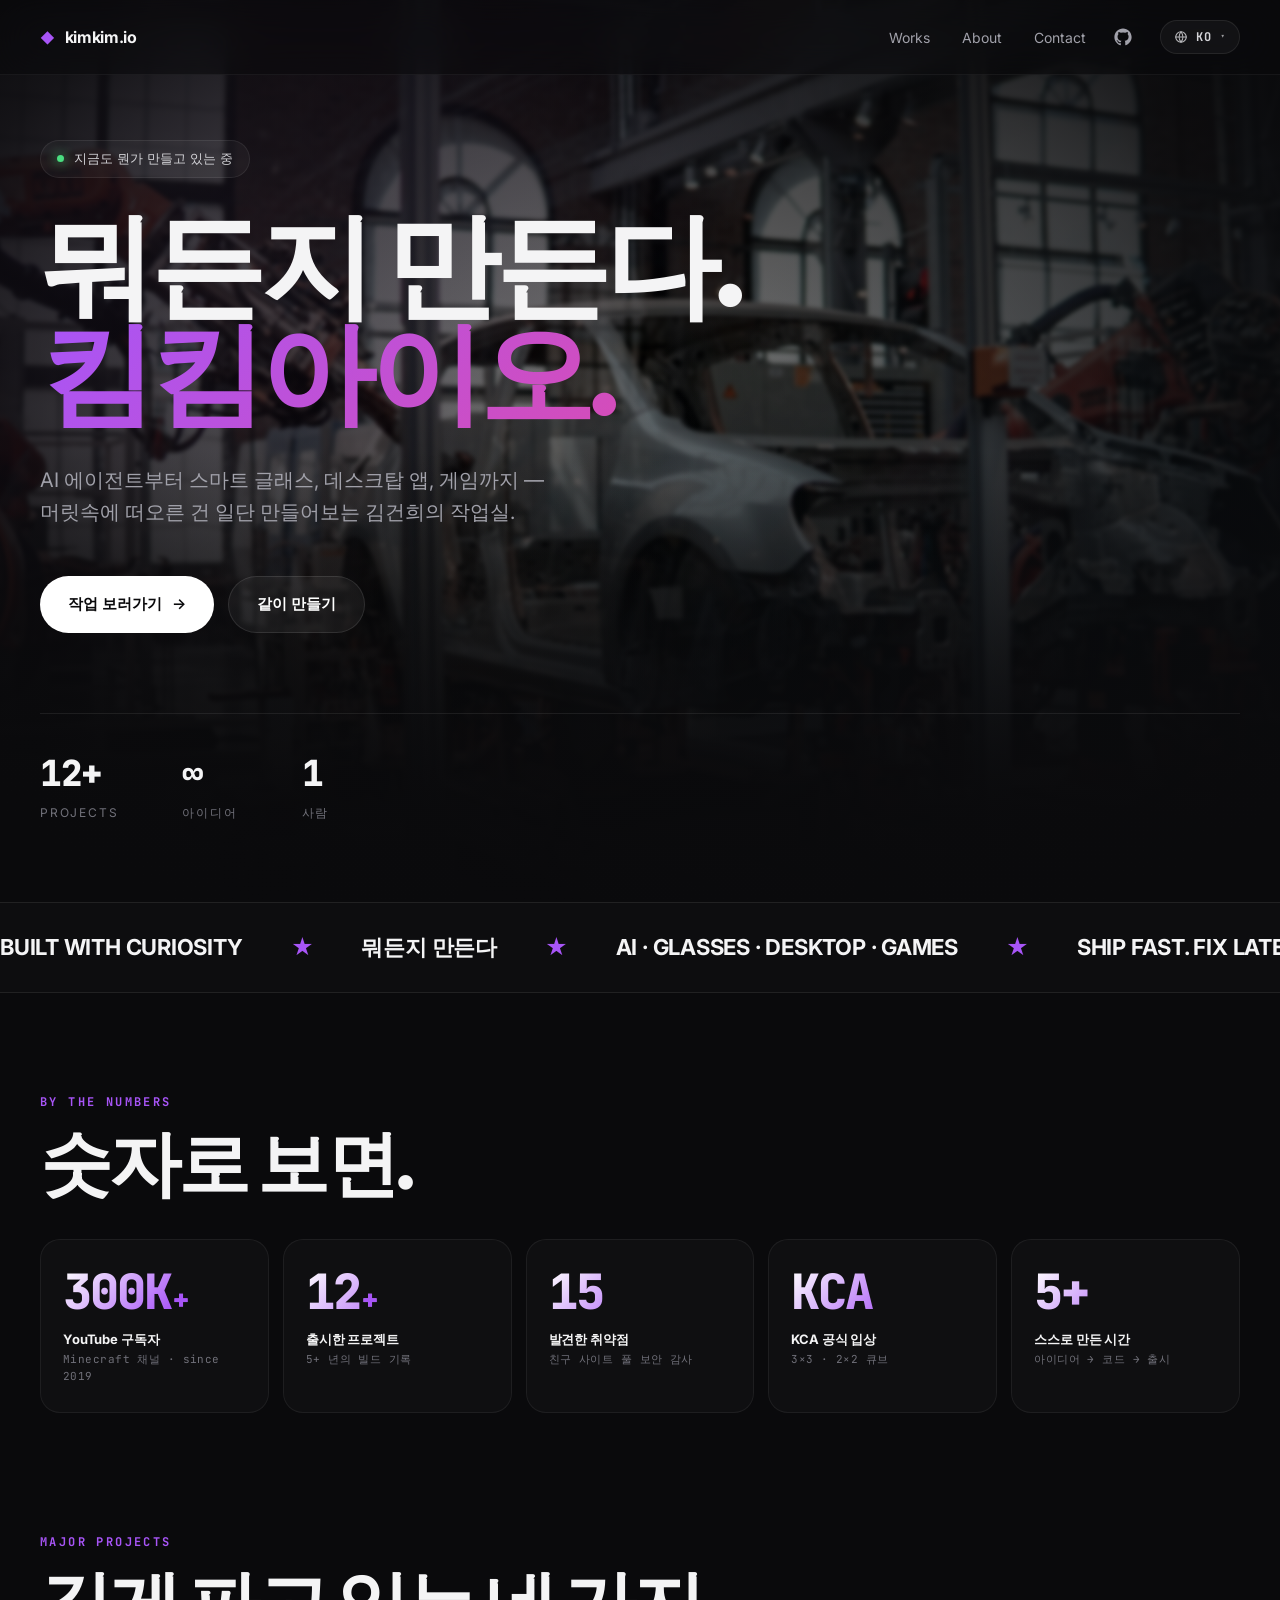
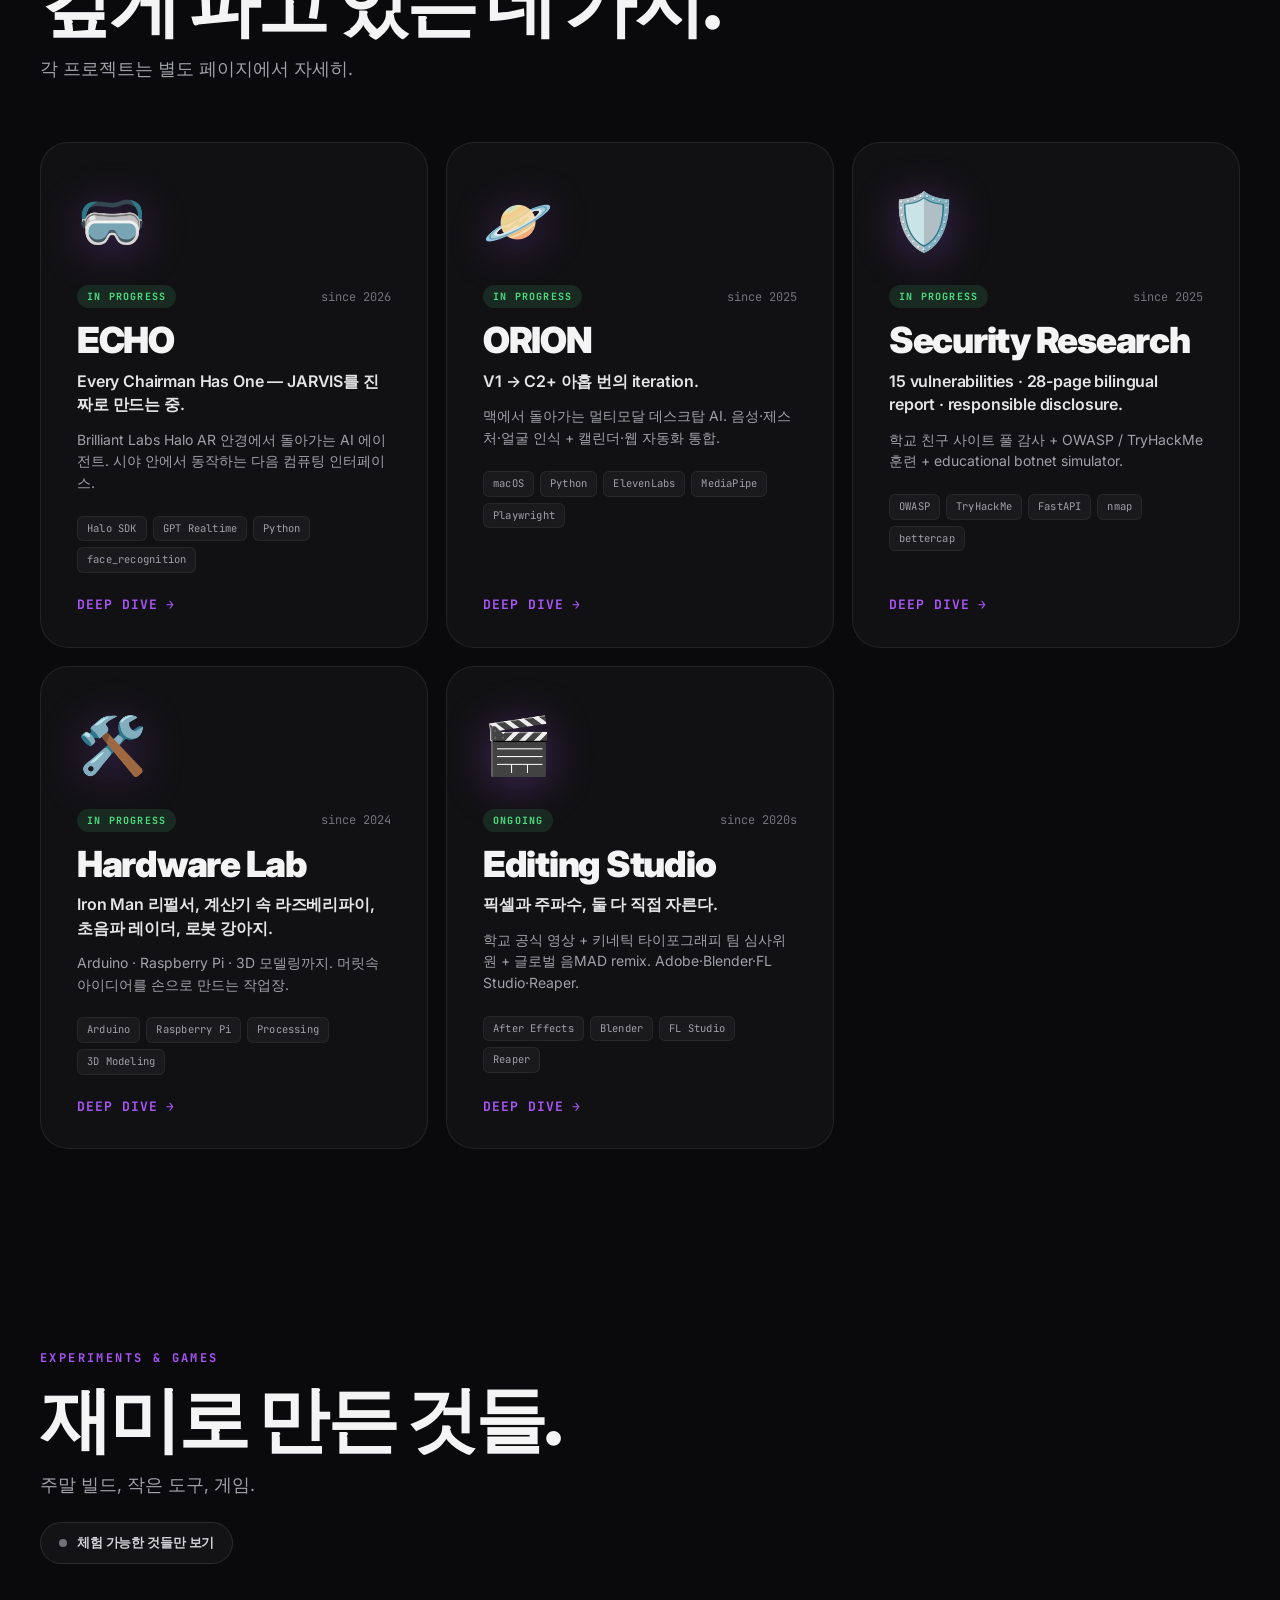
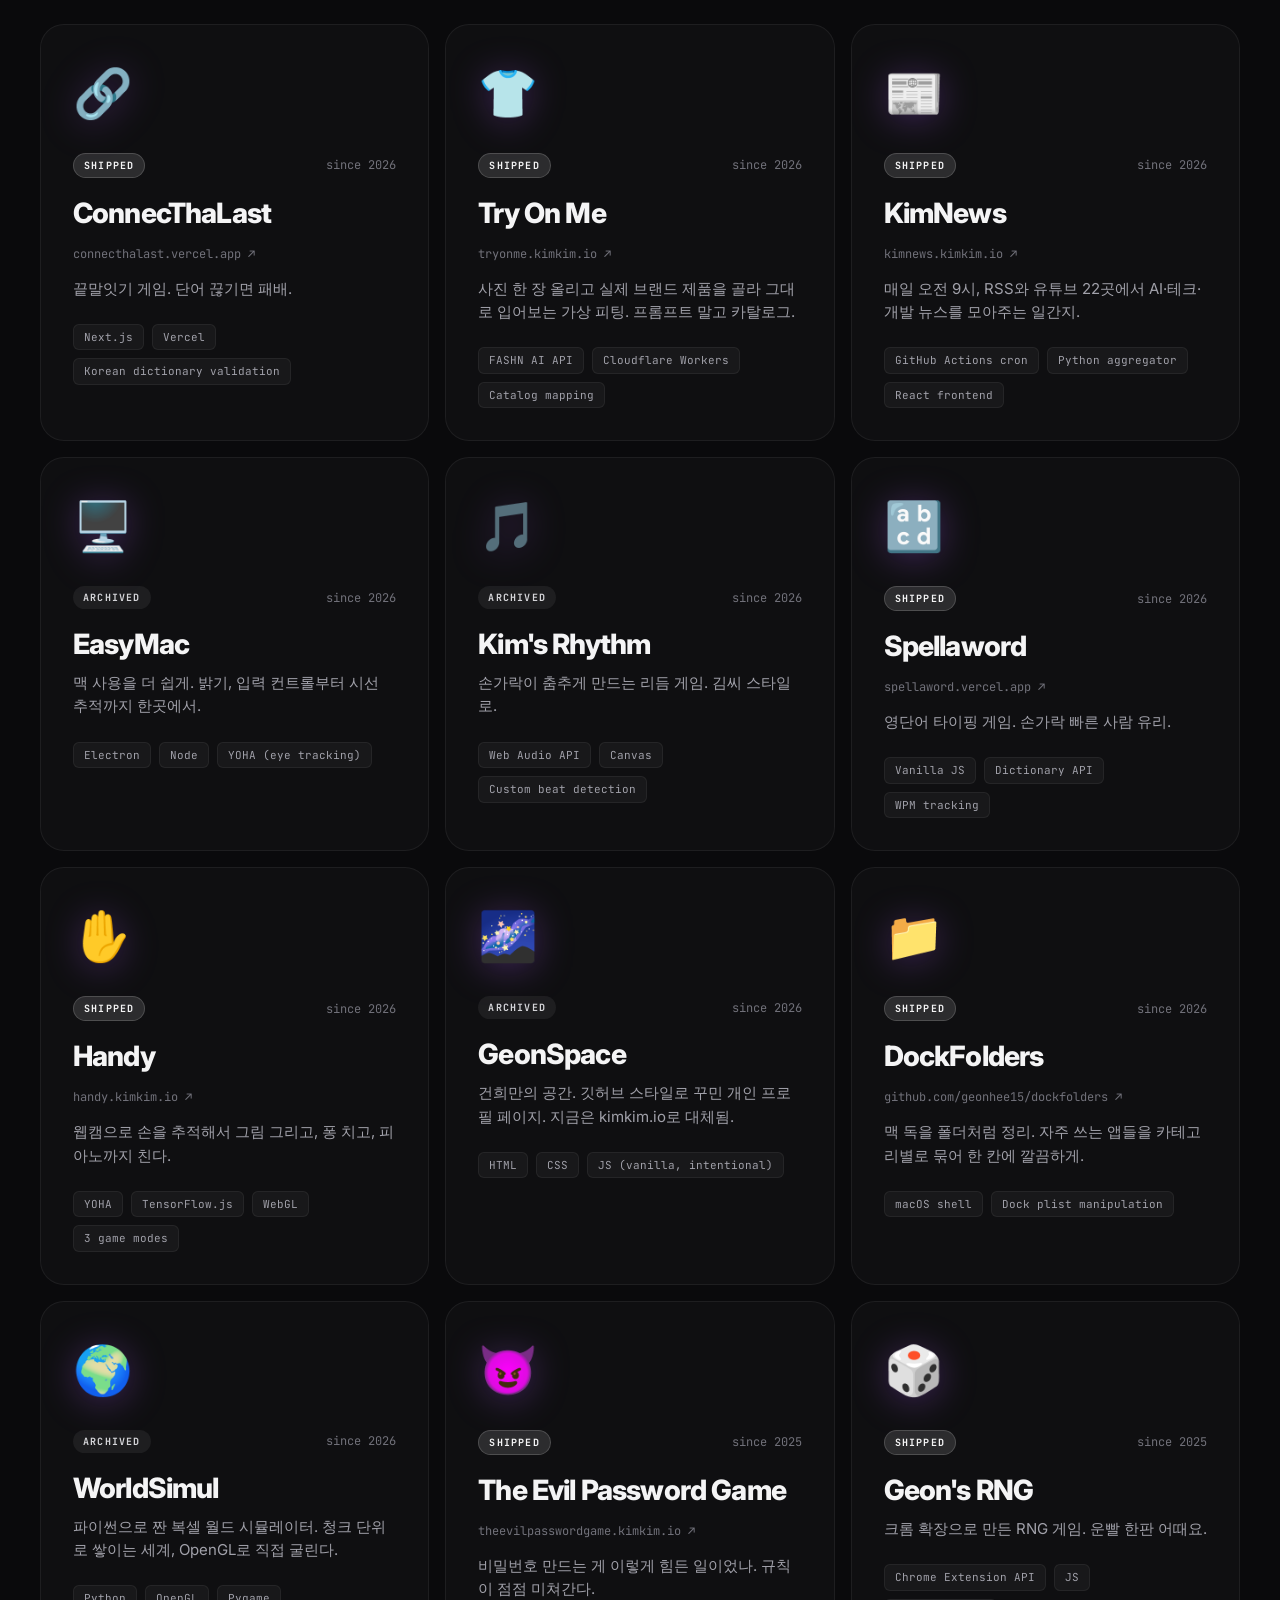
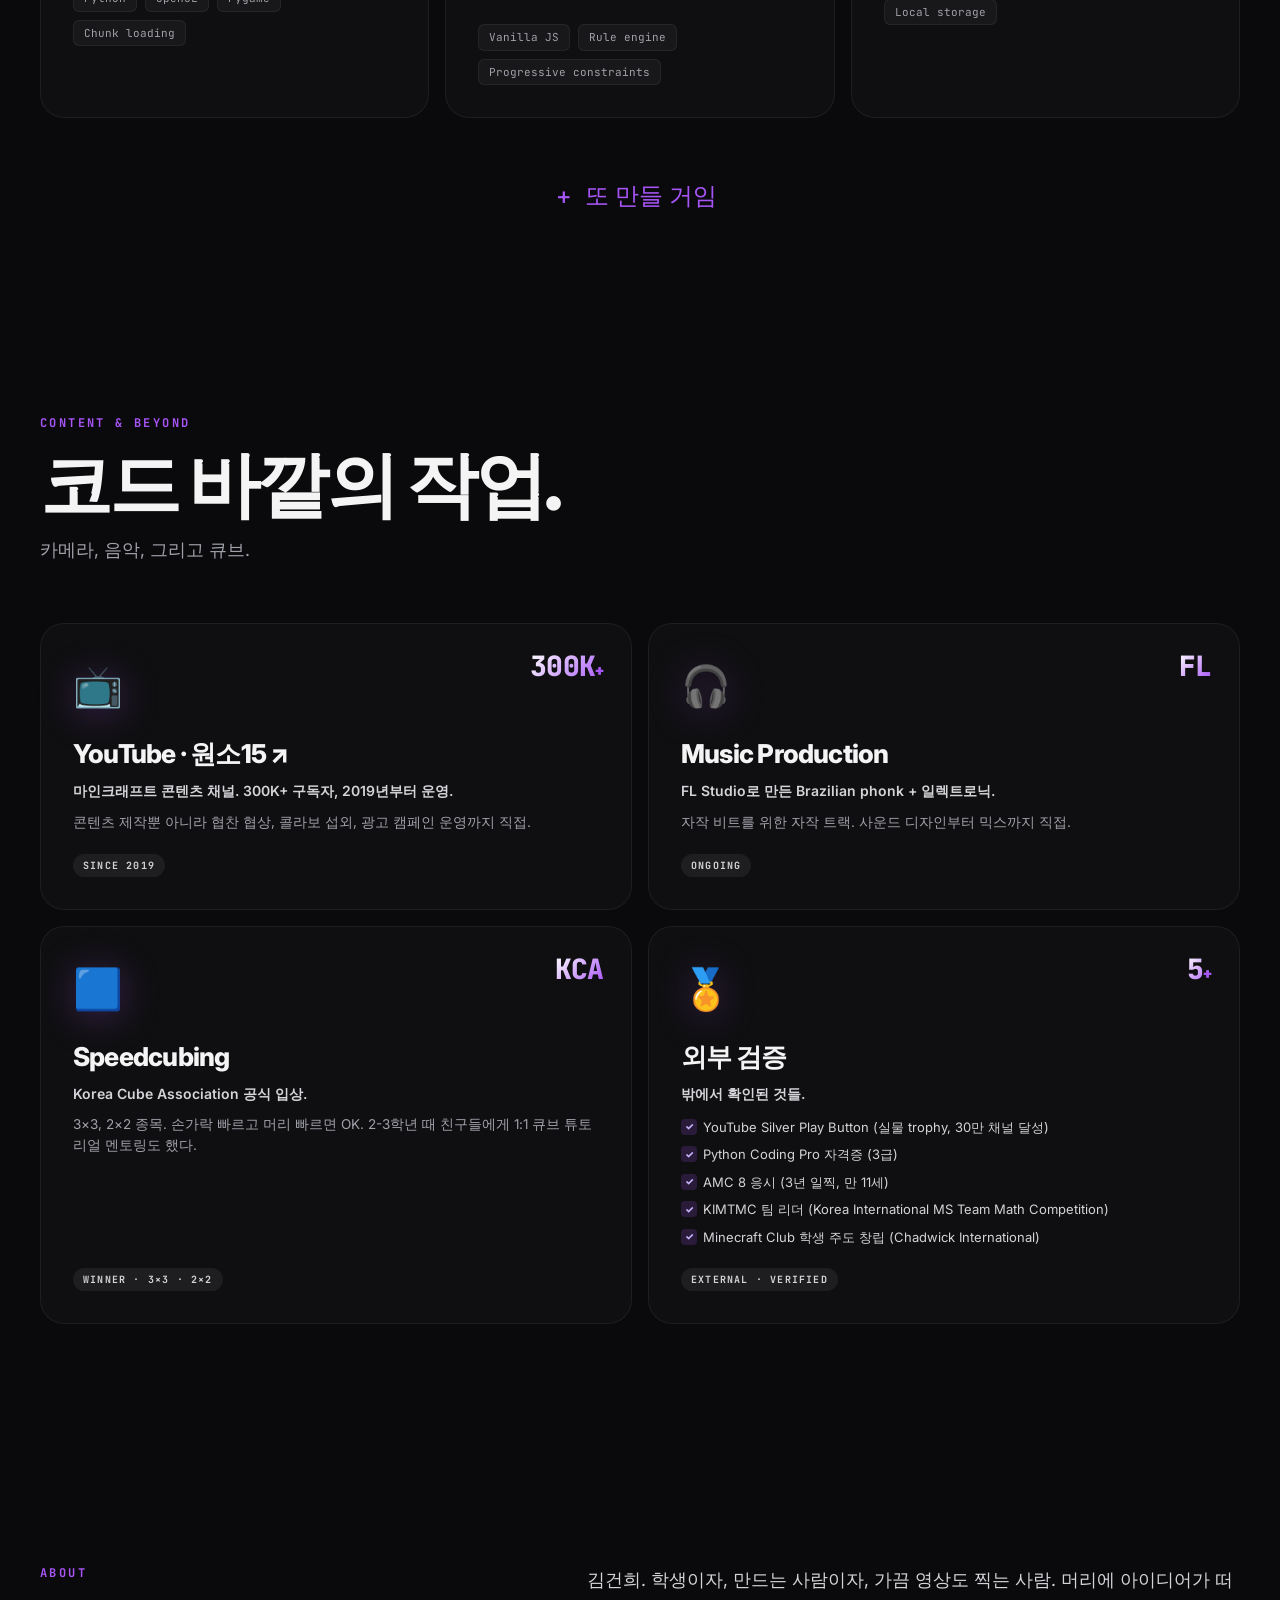
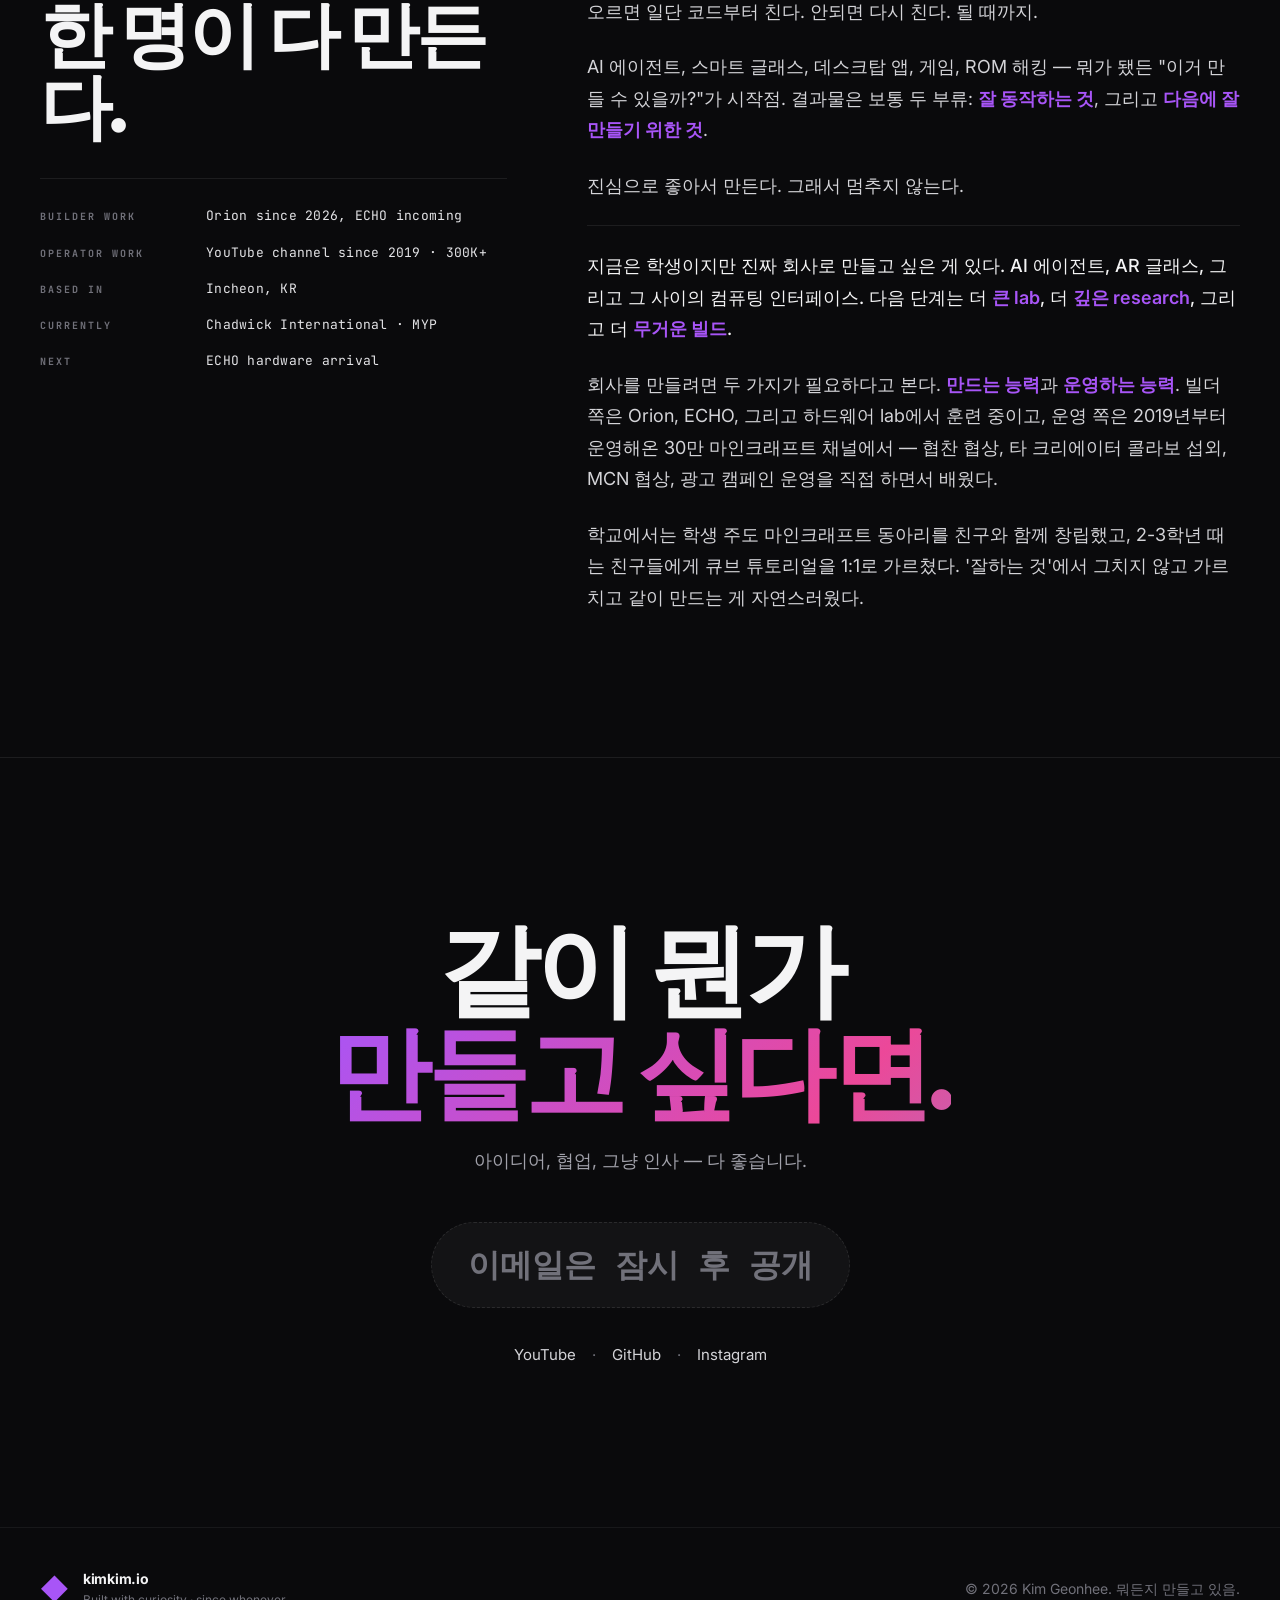
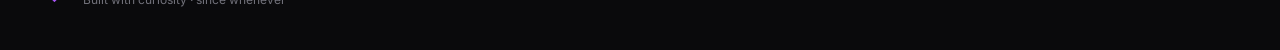
==== index.html @ 61cf5759 "feat: Major Projects 5번째 카드 (Editing Studio) + Beyond Recognition 카드 + About community 단락 홈 Major Pr" ====
<!DOCTYPE html>
<html lang="ko">
<head>
<meta charset="UTF-8" />
<meta name="viewport" content="width=device-width, initial-scale=1.0" />
<title>Kimkim.io — 뭐든지 만든다</title>
<meta name="description" content="김건희가 만든 모든 것. AI, 글래스, 데스크탑 에이전트, 게임, 그리고 더." />
<link rel="icon" type="image/png" href="favicon.png" />
<link rel="apple-touch-icon" href="favicon.png" />
<link rel="preconnect" href="https://fonts.googleapis.com">
<link rel="preconnect" href="https://fonts.gstatic.com" crossorigin>
<link href="https://fonts.googleapis.com/css2?family=Inter:wght@400;500;700;900&family=Pretendard:wght@400;500;700;900&family=JetBrains+Mono:wght@400;700&display=swap" rel="stylesheet">
<link rel="stylesheet" href="styles.css" />
</head>
<body>

<!-- background -->
<div class="bg-grid"></div>
<div class="bg-gradient"></div>
<div class="bg-noise"></div>

<!-- nav (partial injected from /partials/nav.html) -->
<nav class="nav nav-placeholder" id="navHost" data-partial="/partials/nav.html"></nav>

<!-- hero -->
<section class="hero">
  <div class="hero-bg">
    <img src="factory.jpg" alt="" />
    <div class="hero-bg-vignette"></div>
  </div>
  <div class="hero-eyebrow">
    <span class="dot"></span>
    <span data-i18n="hero.eyebrow">지금도 뭔가 만들고 있는 중</span>
  </div>

  <h1 class="hero-title">
    <span class="line" data-i18n="hero.title1">뭐든지 만든다.</span>
    <span class="line gradient" data-i18n="hero.title2">킴킴아이오.</span>
  </h1>

  <p class="hero-sub" data-i18n="hero.sub">
    AI 에이전트부터 스마트 글래스, 데스크탑 앱, 게임까지 —<br />
    머릿속에 떠오른 건 일단 만들어보는 김건희의 작업실.
  </p>

  <div class="hero-cta">
    <a href="#works" class="btn btn-primary">
      <span data-i18n="hero.cta1">작업 보러가기</span>
      <span class="arrow">→</span>
    </a>
    <a href="#contact" class="btn btn-ghost" data-i18n="hero.cta2">같이 만들기</a>
  </div>

  <div class="hero-stats">
    <div class="stat">
      <div class="stat-num">12+</div>
      <div class="stat-label" data-i18n="hero.stat1">Projects</div>
    </div>
    <div class="stat">
      <div class="stat-num">∞</div>
      <div class="stat-label" data-i18n="hero.stat2">아이디어</div>
    </div>
    <div class="stat">
      <div class="stat-num">1</div>
      <div class="stat-label" data-i18n="hero.stat3">사람</div>
    </div>
  </div>
</section>

<!-- ticker -->
<div class="ticker">
  <div class="ticker-track">
    <span>BUILT WITH CURIOSITY</span><span>★</span>
    <span>뭐든지 만든다</span><span>★</span>
    <span>AI · GLASSES · DESKTOP · GAMES</span><span>★</span>
    <span>SHIP FAST. FIX LATER.</span><span>★</span>
    <span>킴킴아이오</span><span>★</span>
    <span>BUILT WITH CURIOSITY</span><span>★</span>
    <span>뭐든지 만든다</span><span>★</span>
    <span>AI · GLASSES · DESKTOP · GAMES</span><span>★</span>
    <span>SHIP FAST. FIX LATER.</span><span>★</span>
    <span>킴킴아이오</span><span>★</span>
  </div>
</div>

<!-- impact metrics -->
<section class="impact" id="impact">
  <header class="section-header">
    <div class="section-eyebrow" data-i18n="impact.eyebrow">BY THE NUMBERS</div>
    <h2 class="section-title" data-i18n="impact.title">숫자로 보면.</h2>
  </header>
  <div class="impact-grid">
    <div class="impact-card">
      <div class="impact-num">300K<span class="impact-num-suffix">+</span></div>
      <div class="impact-label" data-i18n="impact.youtube.label">YouTube 구독자</div>
      <div class="impact-meta" data-i18n="impact.youtube.meta">Minecraft 채널 · since 2019</div>
    </div>
    <div class="impact-card">
      <div class="impact-num">12<span class="impact-num-suffix">+</span></div>
      <div class="impact-label" data-i18n="impact.projects.label">출시한 프로젝트</div>
      <div class="impact-meta" data-i18n="impact.projects.meta">5+ 년의 빌드 기록</div>
    </div>
    <div class="impact-card">
      <div class="impact-num">15</div>
      <div class="impact-label" data-i18n="impact.vulns.label">발견한 취약점</div>
      <div class="impact-meta" data-i18n="impact.vulns.meta">친구 사이트 풀 보안 감사</div>
    </div>
    <div class="impact-card">
      <div class="impact-num">KCA</div>
      <div class="impact-label" data-i18n="impact.cube.label">KCA 공식 입상</div>
      <div class="impact-meta" data-i18n="impact.cube.meta">3×3 · 2×2 큐브</div>
    </div>
    <div class="impact-card">
      <div class="impact-num">5+</div>
      <div class="impact-label" data-i18n="impact.years.label">스스로 만든 시간</div>
      <div class="impact-meta" data-i18n="impact.years.meta">아이디어 → 코드 → 출시</div>
    </div>
  </div>
</section>

<!-- major projects -->
<section class="major" id="major">
  <header class="section-header">
    <div class="section-eyebrow" data-i18n="major.eyebrow">MAJOR PROJECTS</div>
    <h2 class="section-title" data-i18n="major.title">깊게 파고 있는 네 가지.</h2>
    <p class="section-sub" data-i18n="major.sub">각 프로젝트는 별도 페이지에서 자세히.</p>
  </header>
  <div class="major-grid">
    <a href="/works/echo/" class="major-card">
      <div class="major-card-emoji">🥽</div>
      <div class="major-card-meta">
        <span class="tag tag-live">IN PROGRESS</span>
        <span class="major-card-year">since 2026</span>
      </div>
      <h3 class="major-card-title">ECHO</h3>
      <p class="major-card-tagline" data-i18n="major.echo.tagline">Every Chairman Has One — JARVIS를 진짜로 만드는 중.</p>
      <p class="major-card-desc" data-i18n="major.echo.desc">Brilliant Labs Halo AR 안경에서 돌아가는 AI 에이전트. 시야 안에서 동작하는 다음 컴퓨팅 인터페이스.</p>
      <div class="major-card-stack">
        <span>Halo SDK</span><span>GPT Realtime</span><span>Python</span><span>face_recognition</span>
      </div>
      <div class="major-card-cta">
        <span data-i18n="major.deepdive">Deep dive</span> <span class="arrow">→</span>
      </div>
    </a>

    <a href="/works/orion/" class="major-card">
      <div class="major-card-emoji">🪐</div>
      <div class="major-card-meta">
        <span class="tag tag-live">IN PROGRESS</span>
        <span class="major-card-year">since 2025</span>
      </div>
      <h3 class="major-card-title">ORION</h3>
      <p class="major-card-tagline" data-i18n="major.orion.tagline">V1 → C2+ 아홉 번의 iteration.</p>
      <p class="major-card-desc" data-i18n="major.orion.desc">맥에서 돌아가는 멀티모달 데스크탑 AI. 음성·제스처·얼굴 인식 + 캘린더·웹 자동화 통합.</p>
      <div class="major-card-stack">
        <span>macOS</span><span>Python</span><span>ElevenLabs</span><span>MediaPipe</span><span>Playwright</span>
      </div>
      <div class="major-card-cta">
        <span data-i18n="major.deepdive">Deep dive</span> <span class="arrow">→</span>
      </div>
    </a>

    <a href="/works/cybersecurity/" class="major-card">
      <div class="major-card-emoji">🛡️</div>
      <div class="major-card-meta">
        <span class="tag tag-live">IN PROGRESS</span>
        <span class="major-card-year">since 2025</span>
      </div>
      <h3 class="major-card-title">Security Research</h3>
      <p class="major-card-tagline" data-i18n="major.cyber.tagline">15 vulnerabilities · 28-page bilingual report · responsible disclosure.</p>
      <p class="major-card-desc" data-i18n="major.cyber.desc">학교 친구 사이트 풀 감사 + OWASP / TryHackMe 훈련 + educational botnet simulator.</p>
      <div class="major-card-stack">
        <span>OWASP</span><span>TryHackMe</span><span>FastAPI</span><span>nmap</span><span>bettercap</span>
      </div>
      <div class="major-card-cta">
        <span data-i18n="major.deepdive">Deep dive</span> <span class="arrow">→</span>
      </div>
    </a>

    <a href="/works/hardware/" class="major-card">
      <div class="major-card-emoji">🛠️</div>
      <div class="major-card-meta">
        <span class="tag tag-live">IN PROGRESS</span>
        <span class="major-card-year">since 2024</span>
      </div>
      <h3 class="major-card-title">Hardware Lab</h3>
      <p class="major-card-tagline" data-i18n="major.hardware.tagline">Iron Man 리펄서, 계산기 속 라즈베리파이, 초음파 레이더, 로봇 강아지.</p>
      <p class="major-card-desc" data-i18n="major.hardware.desc">Arduino · Raspberry Pi · 3D 모델링까지. 머릿속 아이디어를 손으로 만드는 작업장.</p>
      <div class="major-card-stack">
        <span>Arduino</span><span>Raspberry Pi</span><span>Processing</span><span>3D Modeling</span>
      </div>
      <div class="major-card-cta">
        <span data-i18n="major.deepdive">Deep dive</span> <span class="arrow">→</span>
      </div>
    </a>

    <a href="/works/editing-studio/" class="major-card">
      <div class="major-card-emoji">🎬</div>
      <div class="major-card-meta">
        <span class="tag tag-live">ONGOING</span>
        <span class="major-card-year">since 2020s</span>
      </div>
      <h3 class="major-card-title">Editing Studio</h3>
      <p class="major-card-tagline" data-i18n="major.editing.tagline">픽셀과 주파수, 둘 다 직접 자른다.</p>
      <p class="major-card-desc" data-i18n="major.editing.desc">학교 공식 영상 + 키네틱 타이포그래피 팀 심사위원 + 글로벌 음MAD remix. Adobe·Blender·FL Studio·Reaper.</p>
      <div class="major-card-stack">
        <span>After Effects</span><span>Blender</span><span>FL Studio</span><span>Reaper</span>
      </div>
      <div class="major-card-cta">
        <span data-i18n="major.deepdive">Deep dive</span> <span class="arrow">→</span>
      </div>
    </a>
  </div>
</section>

<!-- experiments & games -->
<section class="works" id="works">
  <header class="section-header">
    <div class="section-eyebrow" data-i18n="experiments.eyebrow">EXPERIMENTS & GAMES</div>
    <h2 class="section-title" data-i18n="experiments.title">재미로 만든 것들.</h2>
    <p class="section-sub" data-i18n="experiments.sub">주말 빌드, 작은 도구, 게임.</p>
    <button class="filter-toggle" type="button" aria-pressed="false">
      <span class="filter-dot" aria-hidden="true"></span>
      <span class="filter-label" data-i18n="works.filter">체험 가능한 것들만 보기</span>
    </button>
  </header>

  <div class="grid">
    <a href="https://connecthalast.vercel.app/" target="_blank" rel="noopener" class="card" data-playable="true">
      <div class="card-emoji">🔗</div>
      <div class="card-meta">
        <span class="tag tag-shipped">SHIPPED</span>
        <span class="card-year">since 2026</span>
      </div>
      <h3 class="card-title">ConnecThaLast</h3>
      <span class="card-url">connecthalast.vercel.app ↗</span>
      <p class="card-desc" data-i18n="card.connecthalast">끝말잇기 게임. 단어 끊기면 패배.</p>
      <div class="card-stack">
        <span>Next.js</span><span>Vercel</span><span>Korean dictionary validation</span>
      </div>
    </a>

    <a href="https://tryonme.kimkim.io/" target="_blank" rel="noopener" class="card" data-playable="true">
      <div class="card-emoji">👕</div>
      <div class="card-meta">
        <span class="tag tag-shipped">SHIPPED</span>
        <span class="card-year">since 2026</span>
      </div>
      <h3 class="card-title">Try On Me</h3>
      <span class="card-url">tryonme.kimkim.io ↗</span>
      <p class="card-desc" data-i18n="card.tryonme">사진 한 장 올리고 실제 브랜드 제품을 골라 그대로 입어보는 가상 피팅. 프롬프트 말고 카탈로그.</p>
      <div class="card-stack">
        <span>FASHN AI API</span><span>Cloudflare Workers</span><span>Catalog mapping</span>
      </div>
    </a>

    <a href="https://kimnews.kimkim.io/" target="_blank" rel="noopener" class="card" data-playable="true">
      <div class="card-emoji">📰</div>
      <div class="card-meta">
        <span class="tag tag-shipped">SHIPPED</span>
        <span class="card-year">since 2026</span>
      </div>
      <h3 class="card-title">KimNews</h3>
      <span class="card-url">kimnews.kimkim.io ↗</span>
      <p class="card-desc" data-i18n="card.kimnews">매일 오전 9시, RSS와 유튜브 22곳에서 AI·테크·개발 뉴스를 모아주는 일간지.</p>
      <div class="card-stack">
        <span>GitHub Actions cron</span><span>Python aggregator</span><span>React frontend</span>
      </div>
    </a>

    <a href="#" class="card">
      <div class="card-emoji">🖥️</div>
      <div class="card-meta">
        <span class="tag">ARCHIVED</span>
        <span class="card-year">since 2026</span>
      </div>
      <h3 class="card-title">EasyMac</h3>
      <p class="card-desc" data-i18n="card.easymac">맥 사용을 더 쉽게. 밝기, 입력 컨트롤부터 시선 추적까지 한곳에서.</p>
      <div class="card-stack">
        <span>Electron</span><span>Node</span><span>YOHA (eye tracking)</span>
      </div>
    </a>

    <a href="#" class="card">
      <div class="card-emoji">🎵</div>
      <div class="card-meta">
        <span class="tag">ARCHIVED</span>
        <span class="card-year">since 2026</span>
      </div>
      <h3 class="card-title">Kim's Rhythm</h3>
      <p class="card-desc" data-i18n="card.kimsrhythm">손가락이 춤추게 만드는 리듬 게임. 김씨 스타일로.</p>
      <div class="card-stack">
        <span>Web Audio API</span><span>Canvas</span><span>Custom beat detection</span>
      </div>
    </a>

    <a href="https://spellaword.vercel.app/" target="_blank" rel="noopener" class="card" data-playable="true">
      <div class="card-emoji">🔡</div>
      <div class="card-meta">
        <span class="tag tag-shipped">SHIPPED</span>
        <span class="card-year">since 2026</span>
      </div>
      <h3 class="card-title">Spellaword</h3>
      <span class="card-url">spellaword.vercel.app ↗</span>
      <p class="card-desc" data-i18n="card.spellaword">영단어 타이핑 게임. 손가락 빠른 사람 유리.</p>
      <div class="card-stack">
        <span>Vanilla JS</span><span>Dictionary API</span><span>WPM tracking</span>
      </div>
    </a>

    <a href="https://handy.kimkim.io/" target="_blank" rel="noopener" class="card" data-playable="true">
      <div class="card-emoji">✋</div>
      <div class="card-meta">
        <span class="tag tag-shipped">SHIPPED</span>
        <span class="card-year">since 2026</span>
      </div>
      <h3 class="card-title">Handy</h3>
      <span class="card-url">handy.kimkim.io ↗</span>
      <p class="card-desc" data-i18n="card.handy">웹캠으로 손을 추적해서 그림 그리고, 퐁 치고, 피아노까지 친다.</p>
      <div class="card-stack">
        <span>YOHA</span><span>TensorFlow.js</span><span>WebGL</span><span>3 game modes</span>
      </div>
    </a>

    <a href="#" class="card">
      <div class="card-emoji">🌌</div>
      <div class="card-meta">
        <span class="tag">ARCHIVED</span>
        <span class="card-year">since 2026</span>
      </div>
      <h3 class="card-title">GeonSpace</h3>
      <p class="card-desc" data-i18n="card.geonspace">건희만의 공간. 깃허브 스타일로 꾸민 개인 프로필 페이지. 지금은 kimkim.io로 대체됨.</p>
      <div class="card-stack">
        <span>HTML</span><span>CSS</span><span>JS (vanilla, intentional)</span>
      </div>
    </a>

    <a href="https://github.com/geonhee15/dockfolders" target="_blank" rel="noopener" class="card" data-playable="true">
      <div class="card-emoji">📁</div>
      <div class="card-meta">
        <span class="tag tag-shipped">SHIPPED</span>
        <span class="card-year">since 2026</span>
      </div>
      <h3 class="card-title">DockFolders</h3>
      <span class="card-url">github.com/geonhee15/dockfolders ↗</span>
      <p class="card-desc" data-i18n="card.dockfolders">맥 독을 폴더처럼 정리. 자주 쓰는 앱들을 카테고리별로 묶어 한 칸에 깔끔하게.</p>
      <div class="card-stack">
        <span>macOS shell</span><span>Dock plist manipulation</span>
      </div>
    </a>

    <a href="#" class="card">
      <div class="card-emoji">🌍</div>
      <div class="card-meta">
        <span class="tag">ARCHIVED</span>
        <span class="card-year">since 2026</span>
      </div>
      <h3 class="card-title">WorldSimul</h3>
      <p class="card-desc" data-i18n="card.worldsimul">파이썬으로 짠 복셀 월드 시뮬레이터. 청크 단위로 쌓이는 세계, OpenGL로 직접 굴린다.</p>
      <div class="card-stack">
        <span>Python</span><span>OpenGL</span><span>Pygame</span><span>Chunk loading</span>
      </div>
    </a>

    <a href="https://theevilpasswordgame.kimkim.io/" target="_blank" rel="noopener" class="card" data-playable="true">
      <div class="card-emoji">😈</div>
      <div class="card-meta">
        <span class="tag tag-shipped">SHIPPED</span>
        <span class="card-year">since 2025</span>
      </div>
      <h3 class="card-title">The Evil Password Game</h3>
      <span class="card-url">theevilpasswordgame.kimkim.io ↗</span>
      <p class="card-desc" data-i18n="card.evilpassword">비밀번호 만드는 게 이렇게 힘든 일이었나. 규칙이 점점 미쳐간다.</p>
      <div class="card-stack">
        <span>Vanilla JS</span><span>Rule engine</span><span>Progressive constraints</span>
      </div>
    </a>

    <a href="#" class="card">
      <div class="card-emoji">🎲</div>
      <div class="card-meta">
        <span class="tag tag-shipped">SHIPPED</span>
        <span class="card-year">since 2025</span>
      </div>
      <h3 class="card-title">Geon's RNG</h3>
      <p class="card-desc" data-i18n="card.geonsrng">크롬 확장으로 만든 RNG 게임. 운빨 한판 어때요.</p>
      <div class="card-stack">
        <span>Chrome Extension API</span><span>JS</span><span>Local storage</span>
      </div>
    </a>
  </div>

  <div class="more-soon">
    <span>+</span> <span data-i18n="works.moreSoon">또 만들 거임</span>
  </div>
</section>

<!-- content & beyond -->
<section class="beyond" id="beyond">
  <header class="section-header">
    <div class="section-eyebrow" data-i18n="beyond.eyebrow">CONTENT & BEYOND</div>
    <h2 class="section-title" data-i18n="beyond.title">코드 바깥의 작업.</h2>
    <p class="section-sub" data-i18n="beyond.sub">카메라, 음악, 그리고 큐브.</p>
  </header>
  <div class="beyond-grid">
    <a href="https://www.youtube.com/@원소15" target="_blank" rel="noopener" class="beyond-card beyond-card-link">
      <div class="beyond-emoji">📺</div>
      <div class="beyond-stat">300K<span class="beyond-stat-suffix">+</span></div>
      <h3 class="beyond-title" data-i18n="beyond.youtube.title">YouTube · 원소15 ↗</h3>
      <p class="beyond-tagline" data-i18n="beyond.youtube.tagline">마인크래프트 콘텐츠 채널. 300K+ 구독자, 2019년부터 운영.</p>
      <p class="beyond-desc" data-i18n="beyond.youtube.desc">콘텐츠 제작뿐 아니라 협찬 협상, 콜라보 섭외, 광고 캠페인 운영까지 직접.</p>
      <div class="beyond-meta">
        <span class="tag">SINCE 2019</span>
      </div>
    </a>

    <article class="beyond-card">
      <div class="beyond-emoji">🎧</div>
      <div class="beyond-stat">FL</div>
      <h3 class="beyond-title" data-i18n="beyond.music.title">Music Production</h3>
      <p class="beyond-tagline" data-i18n="beyond.music.tagline">FL Studio로 만든 Brazilian phonk + 일렉트로닉.</p>
      <p class="beyond-desc" data-i18n="beyond.music.desc">자작 비트를 위한 자작 트랙. 사운드 디자인부터 믹스까지 직접.</p>
      <div class="beyond-meta">
        <span class="tag">ONGOING</span>
      </div>
    </article>

    <article class="beyond-card beyond-card-clickable" data-modal-trigger="cube" tabindex="0" role="button" aria-label="Play speedcubing winner videos">
      <div class="beyond-emoji">🟦</div>
      <div class="beyond-stat">KCA</div>
      <div class="beyond-play-indicator" aria-hidden="true">
        <svg viewBox="0 0 24 24" width="13" height="13" fill="currentColor"><path d="M8 5v14l11-7z"/></svg>
      </div>
      <h3 class="beyond-title" data-i18n="beyond.cube.title">Speedcubing</h3>
      <p class="beyond-tagline" data-i18n="beyond.cube.tagline">Korea Cube Association 공식 입상.</p>
      <p class="beyond-desc" data-i18n="beyond.cube.desc">3×3, 2×2 종목. 손가락 빠르고 머리 빠르면 OK. 2-3학년 때 친구들에게 1:1 큐브 튜토리얼 멘토링도 했다.</p>
      <div class="beyond-meta">
        <span class="tag">WINNER · 3×3 · 2×2</span>
      </div>
    </article>

    <article class="beyond-card">
      <div class="beyond-emoji">🏅</div>
      <div class="beyond-stat">5<span class="beyond-stat-suffix">+</span></div>
      <h3 class="beyond-title" data-i18n="beyond.recognition.title">외부 검증</h3>
      <p class="beyond-tagline" data-i18n="beyond.recognition.tagline">밖에서 확인된 것들.</p>
      <ul class="beyond-checklist">
        <li data-i18n="beyond.recognition.item1">YouTube Silver Play Button (실물 trophy, 30만 채널 달성)</li>
        <li data-i18n="beyond.recognition.item2">Python Coding Pro 자격증 (3급)</li>
        <li data-i18n="beyond.recognition.item3">AMC 8 응시 (3년 일찍, 만 11세)</li>
        <li data-i18n="beyond.recognition.item4">KIMTMC 팀 리더 (Korea International MS Team Math Competition)</li>
        <li data-i18n="beyond.recognition.item5">Minecraft Club 학생 주도 창립 (Chadwick International)</li>
      </ul>
      <div class="beyond-meta">
        <span class="tag">EXTERNAL · VERIFIED</span>
      </div>
    </article>
  </div>
</section>

<!-- about -->
<section class="about" id="about">
  <div class="about-grid">
    <div class="about-left">
      <div class="section-eyebrow">ABOUT</div>
      <h2 class="section-title" data-i18n="about.title">한 명이 다 만든다.</h2>
      <dl class="about-stats">
        <div class="about-stats-row">
          <dt data-i18n="about.stats.label.since">BUILDER WORK</dt>
          <dd data-i18n="about.stats.value.since">Orion since 2026, ECHO incoming</dd>
        </div>
        <div class="about-stats-row">
          <dt data-i18n="about.stats.label.operator">OPERATOR WORK</dt>
          <dd data-i18n="about.stats.value.operator">YouTube channel since 2019 · 300K+</dd>
        </div>
        <div class="about-stats-row">
          <dt data-i18n="about.stats.label.based">BASED IN</dt>
          <dd data-i18n="about.stats.value.based">Incheon, KR</dd>
        </div>
        <div class="about-stats-row">
          <dt data-i18n="about.stats.label.currently">CURRENTLY</dt>
          <dd data-i18n="about.stats.value.currently">Chadwick International · MYP</dd>
        </div>
        <div class="about-stats-row">
          <dt data-i18n="about.stats.label.next">NEXT</dt>
          <dd data-i18n="about.stats.value.next">ECHO hardware arrival</dd>
        </div>
      </dl>
    </div>
    <div class="about-right">
      <p data-i18n="about.p1">
        김건희. 학생이자, 만드는 사람이자, 가끔 영상도 찍는 사람.
        머리에 아이디어가 떠오르면 일단 코드부터 친다. 안되면 다시 친다. 될 때까지.
      </p>
      <p data-i18n="about.p2">
        AI 에이전트, 스마트 글래스, 데스크탑 앱, 게임, ROM 해킹 — 뭐가 됐든
        "이거 만들 수 있을까?"가 시작점. 결과물은 보통 두 부류:
        <em>잘 동작하는 것</em>, 그리고 <em>다음에 잘 만들기 위한 것</em>.
      </p>
      <p data-i18n="about.p3">
        진심으로 좋아서 만든다. 그래서 멈추지 않는다.
      </p>
      <p class="about-ambition" data-i18n="about.ambition">
        지금은 학생이지만 진짜 회사로 만들고 싶은 게 있다. AI 에이전트, AR 글래스, 그리고 그 사이의 컴퓨팅 인터페이스. 다음 단계는 더 <em>큰 lab</em>, 더 <em>깊은 research</em>, 그리고 더 <em>무거운 빌드</em>.
      </p>
      <p data-i18n="about.builderOperator">
        회사를 만들려면 두 가지가 필요하다고 본다. <em>만드는 능력</em>과 <em>운영하는 능력</em>. 빌더 쪽은 Orion, ECHO, 그리고 하드웨어 lab에서 훈련 중이고, 운영 쪽은 2019년부터 운영해온 30만 마인크래프트 채널에서 — 협찬 협상, 타 크리에이터 콜라보 섭외, MCN 협상, 광고 캠페인 운영을 직접 하면서 배웠다.
      </p>
      <p data-i18n="about.community">
        학교에서는 학생 주도 마인크래프트 동아리를 친구와 함께 창립했고, 2-3학년 때는 친구들에게 큐브 튜토리얼을 1:1로 가르쳤다. '잘하는 것'에서 그치지 않고 가르치고 같이 만드는 게 자연스러웠다.
      </p>
    </div>
  </div>
</section>

<!-- contact -->
<section class="contact" id="contact">
  <h2 class="contact-title" data-i18n="contact.title">
    같이 뭔가<br />
    <span class="gradient">만들고 싶다면.</span>
  </h2>
  <p class="contact-sub" data-i18n="contact.sub">아이디어, 협업, 그냥 인사 — 다 좋습니다.</p>
  <!-- TODO: 이메일 임시 숨김 — 나중에 다시 노출
  <a href="mailto:ipap0209@gmail.com" class="contact-mail">
    ipap0209@gmail.com
    <span class="arrow">↗</span>
  </a>
  -->
  <div class="contact-mail contact-mail-placeholder" aria-hidden="true" data-i18n="contact.mailPlaceholder">
    이메일은 잠시 후 공개
  </div>
  <div class="contact-socials">
    <a href="#">YouTube</a>
    <span>·</span>
    <a href="https://github.com/geonhee15" target="_blank" rel="noopener">GitHub</a>
    <span>·</span>
    <a href="#">Instagram</a>
  </div>
</section>

<!-- footer (partial injected from /partials/footer.html) -->
<footer class="footer footer-placeholder" id="footerHost" data-partial="/partials/footer.html"></footer>

<!-- cube modal -->
<div class="cube-modal" id="cubeModal" role="dialog" aria-modal="true" aria-labelledby="cubeModalTitle" hidden>
  <div class="cube-modal-backdrop" data-close></div>
  <div class="cube-modal-container">
    <button class="cube-modal-close" type="button" aria-label="Close" data-close>
      <svg viewBox="0 0 24 24" width="20" height="20" fill="none" stroke="currentColor" stroke-width="2" stroke-linecap="round"><path d="M6 6l12 12M6 18L18 6"/></svg>
    </button>
    <div class="cube-modal-header">
      <div class="cube-modal-caption" data-i18n="cube.modal.caption">KOREA CUBE ASSOCIATION · 14TH JJANGSAEM</div>
      <h2 class="cube-modal-title" id="cubeModalTitle" data-i18n="cube.modal.title">공인 대회 우승</h2>
    </div>
    <div class="cube-modal-tabs" role="tablist" aria-label="Cube events">
      <button type="button" class="cube-modal-tab is-active" role="tab" aria-selected="true" data-event="3x3" data-i18n="cube.tab.3x3">3×3 · 1st</button>
      <button type="button" class="cube-modal-tab" role="tab" aria-selected="false" data-event="2x2" data-i18n="cube.tab.2x2">2×2 · 1st</button>
    </div>
    <div class="cube-modal-player">
      <video class="cube-modal-video" controls preload="metadata" playsinline></video>
    </div>
  </div>
</div>

<script src="main.js"></script>
</body>
</html>
---- styles.css ----
/* ===== reset ===== */
*, *::before, *::after { box-sizing: border-box; margin: 0; padding: 0; }
html { scroll-behavior: smooth; }
body {
  font-family: 'Pretendard', 'Inter', -apple-system, BlinkMacSystemFont, sans-serif;
  background: #0a0a0c;
  color: #f4f4f5;
  line-height: 1.5;
  overflow-x: hidden;
  -webkit-font-smoothing: antialiased;
}
a { color: inherit; text-decoration: none; }
button { font: inherit; cursor: pointer; border: none; background: none; color: inherit; }

/* ===== background layers ===== */
.bg-grid {
  position: fixed; inset: 0; z-index: -3;
  background-image:
    linear-gradient(rgba(255,255,255,0.025) 1px, transparent 1px),
    linear-gradient(90deg, rgba(255,255,255,0.025) 1px, transparent 1px);
  background-size: 56px 56px;
  mask-image: radial-gradient(ellipse at center, black 30%, transparent 80%);
}
.bg-gradient {
  position: fixed; inset: 0; z-index: -2; pointer-events: none;
  background:
    radial-gradient(circle at 15% 10%, rgba(168, 85, 247, 0.18), transparent 45%),
    radial-gradient(circle at 85% 20%, rgba(56, 189, 248, 0.15), transparent 45%),
    radial-gradient(circle at 50% 90%, rgba(244, 114, 182, 0.12), transparent 50%);
}
.bg-noise {
  position: fixed; inset: 0; z-index: -1; pointer-events: none; opacity: 0.04;
  background-image: url("data:image/svg+xml,%3Csvg viewBox='0 0 200 200' xmlns='http://www.w3.org/2000/svg'%3E%3Cfilter id='n'%3E%3CfeTurbulence type='fractalNoise' baseFrequency='0.85' numOctaves='2'/%3E%3C/filter%3E%3Crect width='100%25' height='100%25' filter='url(%23n)'/%3E%3C/svg%3E");
}

/* ===== partial placeholders (FOUC prevention) ===== */
.nav-placeholder { min-height: 65px; }
.footer-placeholder { min-height: 88px; }
@media (max-width: 900px) {
  .nav-placeholder { min-height: 56px; }
  .footer-placeholder { min-height: 120px; }
}

/* ===== hero load animation ===== */
@keyframes heroFadeUp {
  from { opacity: 0; transform: translateY(28px); }
  to   { opacity: 1; transform: translateY(0); }
}
.nav,
.hero-eyebrow,
.hero-title .line,
.hero-sub,
.hero-cta,
.hero-stats {
  opacity: 0;
  animation: heroFadeUp .9s cubic-bezier(.2,.7,.3,1) forwards;
}
.nav                            { animation-delay: 0.05s; }
.hero-eyebrow                   { animation-delay: 0.20s; }
.hero-title .line:nth-child(1)  { animation-delay: 0.32s; }
.hero-title .line:nth-child(2)  { animation-delay: 0.46s; }
.hero-sub                       { animation-delay: 0.62s; }
.hero-cta                       { animation-delay: 0.76s; }
.hero-stats                     { animation-delay: 0.90s; }
@media (prefers-reduced-motion: reduce) {
  .nav, .hero-eyebrow, .hero-title .line, .hero-sub, .hero-cta, .hero-stats {
    opacity: 1; transform: none; animation: none;
  }
}

/* ===== nav ===== */
.nav {
  position: fixed; top: 0; left: 0; right: 0; z-index: 50;
  display: flex; justify-content: space-between; align-items: center;
  padding: 20px 40px;
  backdrop-filter: blur(20px) saturate(140%);
  background: rgba(10,10,12,0.55);
  border-bottom: 1px solid rgba(255,255,255,0.05);
}
.logo { display: flex; align-items: center; gap: 10px; font-weight: 700; font-size: 16px; letter-spacing: -0.02em; }
.logo-mark { color: #a855f7; font-size: 14px; animation: spin 8s linear infinite; display: inline-block; }
.logo-mark.big { font-size: 28px; }
@keyframes spin { to { transform: rotate(360deg); } }
.nav-right { display: flex; align-items: center; gap: 20px; }
.nav-github {
  display: inline-flex; align-items: center; justify-content: center;
  width: 34px; height: 34px;
  border-radius: 999px;
  color: #a1a1aa;
  background: transparent;
  border: 1px solid transparent;
  transition: color .2s, background .2s, border-color .2s, transform .2s;
}
.nav-github:hover {
  color: #fff;
  background: rgba(255,255,255,0.06);
  border-color: rgba(255,255,255,0.12);
  transform: translateY(-1px);
}
.nav-github svg { display: block; }
.nav-links { display: flex; gap: 32px; }
.nav-links a { font-size: 14px; color: #a1a1aa; transition: color .2s; }
.nav-links a:hover { color: #fff; }

/* ===== language switcher ===== */
.lang-switcher { position: relative; }
.lang-btn {
  display: inline-flex; align-items: center; gap: 8px;
  padding: 7px 13px;
  border-radius: 999px;
  background: rgba(255,255,255,0.04);
  border: 1px solid rgba(255,255,255,0.08);
  color: #d4d4d8;
  font-size: 12px;
  font-weight: 700;
  letter-spacing: 0.08em;
  font-family: 'JetBrains Mono', monospace;
  cursor: pointer;
  transition: background .2s, border-color .2s, color .2s;
}
.lang-btn:hover, .lang-btn[aria-expanded="true"] {
  background: rgba(255,255,255,0.08);
  border-color: rgba(255,255,255,0.18);
  color: #fff;
}
.lang-icon { display: inline-flex; align-items: center; opacity: 0.85; }
.lang-caret { font-size: 9px; opacity: 0.7; transition: transform .2s; }
.lang-btn[aria-expanded="true"] .lang-caret { transform: rotate(180deg); }

.lang-menu {
  position: absolute; top: calc(100% + 10px); right: 0;
  list-style: none;
  min-width: 200px;
  padding: 8px;
  background: rgba(15, 15, 18, 0.92);
  backdrop-filter: blur(20px) saturate(140%);
  border: 1px solid rgba(255,255,255,0.08);
  border-radius: 14px;
  box-shadow: 0 18px 50px rgba(0,0,0,0.5), 0 2px 8px rgba(0,0,0,0.3);
  z-index: 60;
  opacity: 0; transform: translateY(-6px);
  transition: opacity .18s ease, transform .18s ease;
  pointer-events: none;
}
.lang-switcher.open .lang-menu { opacity: 1; transform: translateY(0); pointer-events: auto; }
.lang-menu[hidden] { display: none; }
.lang-option {
  display: flex; align-items: center; gap: 18px;
  width: 100%;
  padding: 12px 14px;
  border-radius: 10px;
  background: transparent;
  color: #d4d4d8;
  font-size: 14px;
  font-weight: 500;
  text-align: left;
  cursor: pointer;
  transition: background .15s;
}
.lang-option:hover { background: rgba(255,255,255,0.06); }
.lang-option .lang-code {
  font-family: 'JetBrains Mono', monospace;
  font-size: 11px;
  font-weight: 700;
  letter-spacing: 0.12em;
  color: #f59e0b;
  min-width: 24px;
}
.lang-option .lang-name { color: #f4f4f5; }
.lang-option[aria-current="true"] { background: rgba(245, 158, 11, 0.08); }
.lang-option[aria-current="true"] .lang-name { color: #fff; }

/* ===== hero ===== */
.hero {
  position: relative;
  min-height: 100vh;
  display: flex; flex-direction: column; justify-content: center;
  padding: 140px 40px 80px;
  max-width: 1400px; margin: 0 auto;
}
.hero-bg {
  position: absolute;
  inset: -1px 0 0 0;
  z-index: -1;
  overflow: hidden;
  /* extend beyond hero edges to span full viewport width */
  left: 50%; right: 50%;
  margin-left: -50vw; margin-right: -50vw;
  width: 100vw;
  pointer-events: none;
}
.hero-bg img {
  width: 100%; height: 100%;
  object-fit: cover;
  object-position: center;
  filter: grayscale(25%) brightness(0.48) contrast(1.05) saturate(0.85) blur(2px);
  /* expand slightly so blur edges don't show */
  transform: scale(1.03);
}
.hero-bg-vignette {
  position: absolute; inset: 0;
  background:
    /* stronger radial vignette */
    radial-gradient(ellipse 70% 65% at 50% 45%, transparent 0%, rgba(10,10,12,0.55) 55%, rgba(10,10,12,0.9) 85%, #0a0a0c 100%),
    /* bottom fade so works section blends in */
    linear-gradient(180deg, transparent 0%, transparent 50%, rgba(10,10,12,0.6) 75%, rgba(10,10,12,0.95) 90%, #0a0a0c 100%),
    /* brand color tint */
    linear-gradient(135deg, rgba(168,85,247,0.14) 0%, transparent 45%, rgba(56,189,248,0.08) 100%);
}
.hero-eyebrow {
  display: inline-flex; align-items: center; gap: 10px;
  padding: 8px 16px; border-radius: 999px;
  background: rgba(255,255,255,0.04);
  border: 1px solid rgba(255,255,255,0.08);
  font-size: 13px; color: #d4d4d8;
  width: fit-content;
  margin-bottom: 32px;
}
.dot {
  width: 7px; height: 7px; border-radius: 50%;
  background: #4ade80;
  box-shadow: 0 0 12px #4ade80;
  animation: pulse 1.6s ease-in-out infinite;
}
@keyframes pulse {
  0%, 100% { opacity: 1; }
  50% { opacity: 0.4; }
}
.hero-title {
  font-size: clamp(48px, 9vw, 144px);
  font-weight: 900;
  line-height: 0.95;
  letter-spacing: -0.045em;
  margin-bottom: 36px;
}
.line { display: block; }
.gradient {
  background: linear-gradient(135deg, #a855f7 0%, #ec4899 40%, #38bdf8 100%);
  -webkit-background-clip: text;
  background-clip: text;
  color: transparent;
  background-size: 200% 200%;
  animation: gradient-shift 6s ease infinite;
}
@keyframes gradient-shift {
  0%, 100% { background-position: 0% 50%; }
  50% { background-position: 100% 50%; }
}
.hero-sub {
  font-size: clamp(16px, 1.6vw, 20px);
  color: #a1a1aa;
  max-width: 580px;
  margin-bottom: 48px;
  line-height: 1.6;
}
.hero-cta { display: flex; gap: 14px; margin-bottom: 80px; flex-wrap: wrap; }
.btn {
  display: inline-flex; align-items: center; gap: 10px;
  padding: 16px 28px; border-radius: 999px;
  font-size: 15px; font-weight: 600;
  transition: all .25s ease;
}
.btn-primary {
  background: #fff; color: #0a0a0c;
}
.btn-primary:hover {
  background: #f4f4f5;
  transform: translateY(-2px);
  box-shadow: 0 12px 30px rgba(255,255,255,0.15);
}
.btn-ghost {
  background: rgba(255,255,255,0.05);
  border: 1px solid rgba(255,255,255,0.1);
  color: #fff;
}
.btn-ghost:hover {
  background: rgba(255,255,255,0.08);
  border-color: rgba(255,255,255,0.2);
}
.arrow { transition: transform .25s ease; }
.btn:hover .arrow { transform: translateX(4px); }

.hero-stats {
  display: flex; gap: 64px;
  border-top: 1px solid rgba(255,255,255,0.08);
  padding-top: 32px;
}
.stat-num {
  font-size: 36px; font-weight: 900;
  letter-spacing: -0.04em;
  font-family: 'JetBrains Mono', monospace;
}
.stat-label {
  font-size: 12px; color: #71717a;
  text-transform: uppercase;
  letter-spacing: 0.15em;
  margin-top: 4px;
}

/* ===== ticker ===== */
.ticker {
  overflow: hidden;
  border-top: 1px solid rgba(255,255,255,0.08);
  border-bottom: 1px solid rgba(255,255,255,0.08);
  padding: 28px 0;
  background: rgba(255,255,255,0.015);
}
.ticker-track {
  display: flex; gap: 48px;
  white-space: nowrap;
  animation: ticker 40s linear infinite;
  font-size: 22px; font-weight: 700;
  letter-spacing: -0.01em;
}
.ticker-track span:nth-child(even) {
  color: #a855f7;
}
@keyframes ticker {
  to { transform: translateX(-50%); }
}

/* ===== sections ===== */
.section-header {
  max-width: 1400px; margin: 0 auto;
  padding: 0 40px;
  margin-bottom: 60px;
}
.section-eyebrow {
  font-size: 12px;
  color: #a855f7;
  letter-spacing: 0.2em;
  font-weight: 700;
  margin-bottom: 16px;
  font-family: 'JetBrains Mono', monospace;
}
.section-title {
  font-size: clamp(40px, 6vw, 72px);
  font-weight: 900;
  letter-spacing: -0.04em;
  line-height: 1;
}
.section-sub {
  color: #a1a1aa;
  margin-top: 16px;
  font-size: 18px;
}

/* ===== filter toggle ===== */
.filter-toggle {
  display: inline-flex; align-items: center; gap: 10px;
  margin-top: 24px;
  padding: 10px 18px;
  border-radius: 999px;
  background: rgba(255,255,255,0.04);
  border: 1px solid rgba(255,255,255,0.1);
  color: #d4d4d8;
  font-size: 13px;
  font-weight: 600;
  letter-spacing: -0.01em;
  font-family: 'Pretendard', 'Inter', sans-serif;
  cursor: pointer;
  transition: background .25s ease, border-color .25s ease, color .25s ease;
}
.filter-toggle:hover {
  background: rgba(255,255,255,0.08);
  border-color: rgba(255,255,255,0.2);
}
.filter-toggle .filter-dot {
  width: 8px; height: 8px; border-radius: 50%;
  background: #71717a;
  transition: background .25s ease, box-shadow .25s ease;
}
.filter-toggle[aria-pressed="true"] {
  background: rgba(74, 222, 128, 0.12);
  border-color: rgba(74, 222, 128, 0.35);
  color: #4ade80;
}
.filter-toggle[aria-pressed="true"] .filter-dot {
  background: #4ade80;
  box-shadow: 0 0 12px #4ade80;
}

/* ===== impact metrics ===== */
.impact {
  padding: 100px 0 40px;
}
.impact .section-header {
  margin-bottom: 40px;
}
.impact-grid {
  display: grid;
  grid-template-columns: repeat(5, 1fr);
  gap: 14px;
  max-width: 1400px;
  margin: 0 auto;
  padding: 0 40px;
}
.impact-card {
  position: relative;
  padding: 28px 22px;
  border-radius: 20px;
  background: rgba(255,255,255,0.025);
  border: 1px solid rgba(255,255,255,0.06);
  transition: background .25s, border-color .25s, transform .25s;
}
.impact-card:hover {
  background: rgba(255,255,255,0.05);
  border-color: rgba(255,255,255,0.14);
  transform: translateY(-3px);
}
.impact-num {
  font-family: 'JetBrains Mono', monospace;
  font-size: clamp(32px, 3.8vw, 52px);
  font-weight: 900;
  line-height: 1;
  letter-spacing: -0.04em;
  background: linear-gradient(135deg, #fff 0%, #a855f7 65%, #ec4899 100%);
  -webkit-background-clip: text;
  background-clip: text;
  color: transparent;
  margin-bottom: 14px;
}
.impact-num-suffix {
  font-size: 0.55em;
  color: #a855f7;
  -webkit-text-fill-color: #a855f7;
  margin-left: 2px;
}
.impact-label {
  font-size: 13px;
  font-weight: 700;
  color: #f4f4f5;
  letter-spacing: -0.01em;
  margin-bottom: 4px;
  line-height: 1.3;
}
.impact-meta {
  font-size: 11px;
  color: #71717a;
  font-family: 'JetBrains Mono', monospace;
  letter-spacing: 0.04em;
}

/* ===== major projects ===== */
.major {
  padding: 80px 0;
}
.major-grid {
  display: grid;
  grid-template-columns: repeat(3, 1fr);
  gap: 18px;
  max-width: 1400px;
  margin: 0 auto;
  padding: 0 40px;
}
@media (max-width: 1100px) {
  .major-grid { grid-template-columns: repeat(2, 1fr); }
}
.major-card {
  position: relative;
  display: flex;
  flex-direction: column;
  min-height: 340px;
  padding: 36px 36px 32px;
  border-radius: 28px;
  background: rgba(255,255,255,0.03);
  border: 1px solid rgba(255,255,255,0.08);
  overflow: hidden;
  isolation: isolate;
  transition: all .35s cubic-bezier(.2,.7,.3,1);
}
.major-card::before {
  content: '';
  position: absolute; inset: 0;
  background: radial-gradient(circle at var(--mx, 70%) var(--my, 20%), rgba(168,85,247,0.22), transparent 55%);
  opacity: 0; transition: opacity .3s;
  z-index: -1;
}
.major-card:hover {
  transform: translateY(-5px);
  background: rgba(255,255,255,0.05);
  border-color: rgba(255,255,255,0.18);
}
.major-card:hover::before { opacity: 1; }
.major-card-emoji {
  font-size: 56px;
  margin-bottom: 22px;
  filter: drop-shadow(0 6px 22px rgba(168,85,247,0.35));
}
.major-card-meta {
  display: flex; justify-content: space-between; align-items: center;
  margin-bottom: 14px;
}
.major-card-year {
  font-size: 12px;
  color: #71717a;
  font-family: 'JetBrains Mono', monospace;
}
.major-card-title {
  font-size: 36px;
  font-weight: 900;
  letter-spacing: -0.035em;
  margin-bottom: 10px;
  line-height: 1.05;
}
.major-card-tagline {
  font-size: 16px;
  font-weight: 600;
  color: #e4e4e7;
  letter-spacing: -0.01em;
  margin-bottom: 12px;
  line-height: 1.45;
}
.major-card-desc {
  font-size: 14px;
  color: #a1a1aa;
  line-height: 1.55;
  margin-bottom: 22px;
}
.major-card-stack {
  display: flex; gap: 6px; flex-wrap: wrap;
  margin-bottom: 22px;
}
.major-card-stack span {
  font-size: 10.5px;
  padding: 4px 9px;
  border-radius: 6px;
  background: rgba(255,255,255,0.04);
  color: #a1a1aa;
  border: 1px solid rgba(255,255,255,0.06);
  font-family: 'JetBrains Mono', monospace;
  letter-spacing: 0.02em;
}
.major-card-cta {
  margin-top: auto;
  display: inline-flex; align-items: center; gap: 8px;
  font-size: 13px;
  font-weight: 700;
  color: #a855f7;
  font-family: 'JetBrains Mono', monospace;
  letter-spacing: 0.08em;
  text-transform: uppercase;
}
.major-card:hover .major-card-cta .arrow { transform: translateX(4px); }
.major-card-cta .arrow { transition: transform .25s ease; }

/* ===== works grid ===== */
.works { padding: 120px 0; }
.grid {
  display: grid;
  grid-template-columns: repeat(3, 1fr);
  gap: 16px;
  max-width: 1400px;
  margin: 0 auto;
  padding: 0 40px;
}
.card {
  position: relative;
  padding: 32px;
  border-radius: 24px;
  background: rgba(255,255,255,0.025);
  border: 1px solid rgba(255,255,255,0.06);
  transition: all .35s cubic-bezier(.2,.7,.3,1);
  overflow: hidden;
  isolation: isolate;
}
.card::before {
  content: '';
  position: absolute; inset: 0;
  background: radial-gradient(circle at var(--mx, 50%) var(--my, 50%), rgba(168,85,247,0.18), transparent 50%);
  opacity: 0; transition: opacity .3s;
  z-index: -1;
}
.card:hover {
  transform: translateY(-4px);
  background: rgba(255,255,255,0.04);
  border-color: rgba(255,255,255,0.14);
}
.card:hover::before { opacity: 1; }

/* filter ON: dim non-playable cards (overrides reveal-on-scroll inline opacity) */
.grid.filter-playable .card:not([data-playable]) {
  opacity: 0.18 !important;
  filter: blur(2.5px) grayscale(60%);
  pointer-events: none;
  user-select: none;
}
.grid.filter-playable .card:not([data-playable])::before { opacity: 0 !important; }

/* filter ON: pull playable cards to the top, push non-playable down */
.grid.filter-playable .card[data-playable] { order: 0; }
.grid.filter-playable .card:not([data-playable]) { order: 1; }

/* fallback FLIP transition for browsers without View Transitions */
.grid .card { transition: transform .55s cubic-bezier(.2,.7,.3,1),
                          opacity .35s ease,
                          filter .35s ease,
                          background .35s ease,
                          border-color .35s ease; }
@media (prefers-reduced-motion: reduce) {
  .grid .card { transition: opacity .2s ease, filter .2s ease !important; }
}

/* View Transitions API: smooth root crossfade for the grid reorder */
@supports (view-transition-name: none) {
  ::view-transition-old(root),
  ::view-transition-new(root) {
    animation-duration: 0.55s;
    animation-timing-function: cubic-bezier(.2,.7,.3,1);
  }
}
.card-lg { grid-column: span 2; min-height: 320px; }
.card-emoji {
  font-size: 48px;
  margin-bottom: 24px;
  filter: drop-shadow(0 4px 18px rgba(168,85,247,0.3));
}
.card-lg .card-emoji { font-size: 72px; }
.card-meta {
  display: flex; justify-content: space-between; align-items: center;
  margin-bottom: 14px;
}
.tag {
  display: inline-block;
  padding: 4px 10px; border-radius: 999px;
  font-size: 10px; font-weight: 700;
  letter-spacing: 0.12em;
  background: rgba(255,255,255,0.06);
  color: #d4d4d8;
  font-family: 'JetBrains Mono', monospace;
}
.tag-live {
  background: rgba(74, 222, 128, 0.12);
  color: #4ade80;
}
/* SHIPPED — prominent off-white (clearly distinct from ARCHIVED gray) */
.tag-shipped {
  background: rgba(255, 255, 255, 0.12);
  color: #f4f4f5;
  border: 1px solid rgba(255, 255, 255, 0.16);
}
.card-year {
  font-size: 12px;
  color: #71717a;
  font-family: 'JetBrains Mono', monospace;
}
.card-title {
  font-size: 28px;
  font-weight: 800;
  letter-spacing: -0.03em;
  margin-bottom: 6px;
}
.card-lg .card-title { font-size: 40px; }
.card-url {
  display: inline-block;
  font-family: 'JetBrains Mono', monospace;
  font-size: 12px;
  color: #71717a;
  margin-bottom: 14px;
  transition: color .25s ease;
}
.card:hover .card-url { color: #a855f7; }
.card-desc {
  color: #a1a1aa;
  font-size: 15px;
  line-height: 1.55;
  margin-bottom: 24px;
}
.card-lg .card-desc { font-size: 17px; max-width: 480px; }
.card-stack {
  display: flex; gap: 8px; flex-wrap: wrap;
}
.card-stack span {
  font-size: 11px;
  padding: 4px 10px;
  border-radius: 6px;
  background: rgba(255,255,255,0.04);
  color: #a1a1aa;
  border: 1px solid rgba(255,255,255,0.06);
  font-family: 'JetBrains Mono', monospace;
}

.more-soon {
  text-align: center;
  margin-top: 60px;
  color: #71717a;
  font-size: 18px;
  font-weight: 500;
}
.more-soon span {
  color: #a855f7;
  font-size: 24px;
  margin-right: 8px;
}

/* ===== content & beyond ===== */
.beyond {
  padding: 80px 0 120px;
}
.beyond-grid {
  display: grid;
  grid-template-columns: repeat(2, 1fr);
  gap: 16px;
  max-width: 1400px;
  margin: 0 auto;
  padding: 0 40px;
}
.beyond-card {
  position: relative;
  padding: 32px;
  border-radius: 24px;
  background: rgba(255,255,255,0.025);
  border: 1px solid rgba(255,255,255,0.06);
  display: flex; flex-direction: column;
  min-height: 280px;
  transition: all .3s cubic-bezier(.2,.7,.3,1);
}
.beyond-card:hover {
  background: rgba(255,255,255,0.045);
  border-color: rgba(255,255,255,0.14);
  transform: translateY(-3px);
}
.beyond-emoji {
  font-size: 40px;
  margin-bottom: 18px;
  filter: drop-shadow(0 4px 18px rgba(168,85,247,0.28));
}
.beyond-stat {
  position: absolute;
  top: 28px; right: 28px;
  font-family: 'JetBrains Mono', monospace;
  font-size: 28px;
  font-weight: 900;
  letter-spacing: -0.03em;
  background: linear-gradient(135deg, #fff 0%, #a855f7 100%);
  -webkit-background-clip: text;
  background-clip: text;
  color: transparent;
  line-height: 1;
}
.beyond-stat-suffix { font-size: 0.55em; color: #a855f7; -webkit-text-fill-color: #a855f7; }
.beyond-title {
  font-size: 26px;
  font-weight: 800;
  letter-spacing: -0.03em;
  margin-bottom: 8px;
}
.beyond-tagline {
  font-size: 14px;
  font-weight: 600;
  color: #d4d4d8;
  margin-bottom: 10px;
  line-height: 1.45;
}
.beyond-desc {
  font-size: 13.5px;
  color: #a1a1aa;
  line-height: 1.55;
  margin-bottom: 18px;
}
.beyond-meta { margin-top: auto; }
/* checklist variant (Recognition card) */
.beyond-checklist {
  list-style: none;
  display: flex; flex-direction: column;
  gap: 8px;
  margin-bottom: 18px;
  margin-top: 4px;
}
.beyond-checklist li {
  position: relative;
  padding-left: 22px;
  font-size: 13px;
  color: #d4d4d8;
  line-height: 1.5;
}
.beyond-checklist li::before {
  content: '✓';
  position: absolute;
  left: 0; top: 1px;
  width: 16px; height: 16px;
  display: inline-flex; align-items: center; justify-content: center;
  border-radius: 4px;
  background: rgba(168, 85, 247, 0.18);
  color: #c4b5fd;
  font-size: 10px;
  font-weight: 800;
}
.beyond-meta .tag {
  display: inline-block;
  padding: 4px 10px;
  border-radius: 999px;
  font-size: 10px;
  font-weight: 700;
  letter-spacing: 0.12em;
  background: rgba(255,255,255,0.06);
  color: #d4d4d8;
  font-family: 'JetBrains Mono', monospace;
}

/* ===== beyond card: clickable variant (cube modal trigger) ===== */
.beyond-card-link { text-decoration: none; color: inherit; cursor: pointer; }
.beyond-card-clickable { cursor: pointer; }
.beyond-card-clickable:focus-visible {
  outline: 2px solid #a855f7;
  outline-offset: 4px;
}
.beyond-play-indicator {
  position: absolute;
  top: 24px; right: 24px;
  width: 32px; height: 32px;
  display: flex; align-items: center; justify-content: center;
  border-radius: 50%;
  background: rgba(168, 85, 247, 0.22);
  border: 1px solid rgba(168, 85, 247, 0.42);
  color: #fff;
  opacity: 0;
  transform: translateY(-4px);
  transition: opacity .25s ease, transform .25s ease;
  pointer-events: none;
}
.beyond-play-indicator svg { margin-left: 2px; }
.beyond-card-clickable:hover .beyond-stat,
.beyond-card-clickable:focus-visible .beyond-stat {
  opacity: 0;
  transition: opacity .2s ease;
}
.beyond-card-clickable:hover .beyond-play-indicator,
.beyond-card-clickable:focus-visible .beyond-play-indicator {
  opacity: 1;
  transform: translateY(0);
}

/* ===== cube modal ===== */
.cube-modal {
  position: fixed; inset: 0;
  z-index: 100;
  display: flex; align-items: center; justify-content: center;
  padding: 40px 24px;
}
.cube-modal[hidden] { display: none; }
.cube-modal-backdrop {
  position: absolute; inset: 0;
  background: rgba(0,0,0,0.92);
  backdrop-filter: blur(8px) saturate(120%);
  -webkit-backdrop-filter: blur(8px) saturate(120%);
  opacity: 0;
  animation: cubeBackdropIn .2s ease forwards;
}
.cube-modal-container {
  position: relative;
  z-index: 1;
  width: 90%;
  max-width: 1100px;
  display: flex; flex-direction: column;
  gap: 18px;
  transform: scale(0.95);
  opacity: 0;
  animation: cubeContainerIn .24s cubic-bezier(0.16, 1, 0.3, 1) forwards;
}
.cube-modal.is-closing .cube-modal-backdrop { animation: cubeBackdropOut .18s ease forwards; }
.cube-modal.is-closing .cube-modal-container { animation: cubeContainerOut .18s cubic-bezier(0.16, 1, 0.3, 1) forwards; }
@keyframes cubeBackdropIn  { to { opacity: 1; } }
@keyframes cubeBackdropOut { from { opacity: 1; } to { opacity: 0; } }
@keyframes cubeContainerIn  { to { opacity: 1; transform: scale(1); } }
@keyframes cubeContainerOut { from { opacity: 1; transform: scale(1); } to { opacity: 0; transform: scale(0.95); } }

.cube-modal-close {
  position: absolute;
  top: -44px; right: 0;
  width: 36px; height: 36px;
  display: flex; align-items: center; justify-content: center;
  border-radius: 999px;
  background: rgba(255,255,255,0.08);
  border: 1px solid rgba(255,255,255,0.12);
  color: #fff;
  cursor: pointer;
  transition: background .2s, transform .2s;
}
.cube-modal-close:hover { background: rgba(255,255,255,0.16); transform: scale(1.05); }
.cube-modal-close:focus-visible { outline: 2px solid #a855f7; outline-offset: 2px; }

.cube-modal-header { display: flex; flex-direction: column; gap: 6px; }
.cube-modal-caption {
  font-size: 11px;
  font-weight: 700;
  letter-spacing: 0.18em;
  color: #a855f7;
  font-family: 'JetBrains Mono', monospace;
}
.cube-modal-title {
  font-size: clamp(24px, 3vw, 36px);
  font-weight: 900;
  letter-spacing: -0.03em;
  color: #f4f4f5;
  line-height: 1.05;
}

.cube-modal-tabs { display: flex; gap: 4px; }
.cube-modal-tab {
  position: relative;
  padding: 10px 18px 12px;
  border: 0;
  background: transparent;
  color: #71717a;
  font-size: 13px;
  font-weight: 700;
  letter-spacing: 0.08em;
  font-family: 'JetBrains Mono', monospace;
  cursor: pointer;
  transition: color .2s ease;
}
.cube-modal-tab::after {
  content: '';
  position: absolute;
  left: 18px; right: 18px; bottom: 0;
  height: 2px;
  background: transparent;
  border-radius: 2px;
  transition: background .25s ease;
}
.cube-modal-tab:hover { color: #d4d4d8; }
.cube-modal-tab.is-active { color: #fff; }
.cube-modal-tab.is-active::after { background: #a855f7; }
.cube-modal-tab:focus-visible { outline: 2px solid #a855f7; outline-offset: 2px; border-radius: 4px; }

.cube-modal-player {
  position: relative;
  width: 100%;
  aspect-ratio: 16 / 9;
  border-radius: 16px;
  overflow: hidden;
  background: #000;
  box-shadow: 0 30px 80px rgba(0,0,0,0.6), 0 6px 20px rgba(0,0,0,0.5);
}
.cube-modal-video {
  width: 100%; height: 100%;
  display: block;
  object-fit: contain;
  background: #000;
  transition: opacity .15s ease;
}
.cube-modal-video.is-swapping { opacity: 0; }

body.cube-modal-open { overflow: hidden; }

@media (max-width: 768px) {
  .cube-modal { padding: 0; }
  .cube-modal-container {
    width: 100%;
    height: 100%;
    max-width: none;
    padding: 60px 16px 24px;
    justify-content: center;
    gap: 14px;
  }
  .cube-modal-close { top: 16px; right: 16px; }
  .cube-modal-header { padding: 0 4px; }
  .cube-modal-tabs { padding: 0 4px; }
  .cube-modal-player { border-radius: 12px; }
}

@media (prefers-reduced-motion: reduce) {
  .cube-modal-backdrop, .cube-modal-container { animation-duration: 0.01s !important; }
  .cube-modal-video { transition: none; }
}

/* ===== about ===== */
.about {
  padding: 120px 40px;
  max-width: 1400px;
  margin: 0 auto;
}
.about-grid {
  display: grid;
  grid-template-columns: 1fr 1.4fr;
  gap: 80px;
  align-items: start;
}
.about-right p {
  font-size: 18px;
  color: #d4d4d8;
  line-height: 1.75;
  margin-bottom: 24px;
}
.about-right em {
  color: #a855f7;
  font-style: normal;
  font-weight: 600;
}

/* about ambition (second paragraph, slightly stronger weight) */
.about-ambition {
  margin-top: 8px;
  padding-top: 24px;
  border-top: 1px solid rgba(255, 255, 255, 0.08);
  font-size: 18px !important;
  color: #f4f4f5 !important;
  font-weight: 500;
}
.about-ambition em {
  color: #a855f7;
  font-style: normal;
  font-weight: 600;
}

/* about meta stats (under left column) */
.about-stats {
  margin-top: 36px;
  padding-top: 28px;
  border-top: 1px solid rgba(255, 255, 255, 0.08);
  display: flex; flex-direction: column;
  gap: 18px;
}
.about-stats-row {
  display: grid;
  grid-template-columns: 150px 1fr;
  gap: 16px;
  align-items: baseline;
}
.about-stats dt {
  font-family: 'JetBrains Mono', monospace;
  font-size: 10px;
  font-weight: 700;
  letter-spacing: 0.2em;
  color: #71717a;
}
.about-stats dd {
  font-family: 'JetBrains Mono', monospace;
  font-size: 13px;
  color: #e4e4e7;
  letter-spacing: 0.02em;
  line-height: 1.4;
}
@media (max-width: 900px) {
  .about-stats-row { grid-template-columns: 1fr; gap: 4px; }
}

/* ===== contact ===== */
.contact {
  padding: 160px 40px;
  text-align: center;
  border-top: 1px solid rgba(255,255,255,0.08);
}
.contact-title {
  font-size: clamp(48px, 8vw, 112px);
  font-weight: 900;
  letter-spacing: -0.045em;
  line-height: 1;
  margin-bottom: 24px;
}
.contact-sub {
  color: #a1a1aa;
  font-size: 18px;
  margin-bottom: 48px;
}
.contact-mail {
  display: inline-flex; align-items: center; gap: 12px;
  font-size: clamp(20px, 3vw, 32px);
  font-weight: 700;
  padding: 18px 36px;
  border-radius: 999px;
  background: rgba(255,255,255,0.04);
  border: 1px solid rgba(255,255,255,0.1);
  transition: all .25s;
  font-family: 'JetBrains Mono', monospace;
}
.contact-mail:hover {
  background: rgba(255,255,255,0.08);
  transform: translateY(-2px);
}
.contact-mail:hover .arrow { transform: translate(4px, -4px); }
.contact-mail-placeholder {
  color: #71717a;
  cursor: default;
  pointer-events: none;
  border-style: dashed;
}
.contact-socials {
  margin-top: 36px;
  color: #71717a;
  font-size: 15px;
}
.contact-socials a {
  color: #d4d4d8;
  transition: color .2s;
}
.contact-socials a:hover { color: #a855f7; }
.contact-socials span { margin: 0 12px; }

/* ===== footer ===== */
.footer {
  display: flex; justify-content: space-between; align-items: center;
  padding: 40px;
  border-top: 1px solid rgba(255,255,255,0.06);
  font-size: 14px;
  color: #71717a;
}
.footer-left {
  display: flex; align-items: center; gap: 14px;
}
.footer-brand {
  color: #f4f4f5;
  font-weight: 700;
  letter-spacing: -0.02em;
}
.footer-tag {
  font-size: 12px;
  margin-top: 2px;
}

/* ============================================
   ===== DEEP-DIVE (project sub-pages) ========
   ============================================ */
.deep-dive {
  max-width: 1100px;
  margin: 0 auto;
  padding: 120px 40px 40px;
}

.deep-back, .deep-back-btn {
  display: inline-flex; align-items: center; gap: 8px;
  font-size: 13px;
  font-weight: 600;
  color: #a1a1aa;
  font-family: 'JetBrains Mono', monospace;
  letter-spacing: 0.04em;
  transition: color .2s, transform .2s;
  margin-bottom: 40px;
}
.deep-back:hover, .deep-back-btn:hover { color: #a855f7; transform: translateX(-2px); }

/* ----- hero block ----- */
.deep-hero { margin-bottom: 100px; }
.deep-caption {
  font-size: 12px;
  font-weight: 700;
  letter-spacing: 0.18em;
  color: #a855f7;
  font-family: 'JetBrains Mono', monospace;
  margin-bottom: 24px;
}
.deep-title {
  font-size: clamp(56px, 9vw, 120px);
  font-weight: 900;
  letter-spacing: -0.045em;
  line-height: 0.95;
  margin-bottom: 28px;
}
.deep-subtitle {
  font-size: clamp(18px, 2.2vw, 26px);
  font-weight: 600;
  color: #e4e4e7;
  line-height: 1.4;
  letter-spacing: -0.015em;
  max-width: 820px;
  margin-bottom: 32px;
}
.deep-meta {
  display: flex; gap: 10px; flex-wrap: wrap; align-items: center;
  margin-bottom: 40px;
}

/* ----- status badges (3 variants) ----- */
.deep-status-badge {
  display: inline-block;
  padding: 5px 12px;
  border-radius: 999px;
  font-size: 10.5px;
  font-weight: 700;
  letter-spacing: 0.12em;
  font-family: 'JetBrains Mono', monospace;
  border: 1px solid transparent;
}
.deep-status-shipped {
  background: rgba(74, 222, 128, 0.12);
  color: #4ade80;
  border-color: rgba(74, 222, 128, 0.22);
}
.deep-status-progress {
  background: rgba(251, 191, 36, 0.12);
  color: #fbbf24;
  border-color: rgba(251, 191, 36, 0.22);
}
.deep-status-planning {
  background: rgba(161, 161, 170, 0.10);
  color: #a1a1aa;
  border-color: rgba(255, 255, 255, 0.10);
}
.deep-year {
  font-size: 12px;
  color: #71717a;
  font-family: 'JetBrains Mono', monospace;
  margin-left: 6px;
}

/* ----- hero visual (single placeholder OR 2×2 image grid) ----- */
.deep-hero-visual {
  width: 100%;
  border-radius: 24px;
  overflow: hidden;
  background: rgba(255,255,255,0.025);
  border: 1px solid rgba(255,255,255,0.07);
}
.deep-visual-placeholder {
  aspect-ratio: 16 / 9;
  display: flex; flex-direction: column; align-items: center; justify-content: center;
  gap: 14px;
  background:
    radial-gradient(circle at 30% 40%, rgba(168, 85, 247, 0.12), transparent 60%),
    radial-gradient(circle at 70% 60%, rgba(56, 189, 248, 0.08), transparent 60%);
}
.deep-visual-emoji {
  font-size: 72px;
  filter: drop-shadow(0 8px 28px rgba(168, 85, 247, 0.35));
  opacity: 0.85;
}
.deep-visual-label {
  font-size: 11px;
  color: #71717a;
  font-family: 'JetBrains Mono', monospace;
  letter-spacing: 0.18em;
  text-transform: uppercase;
}

/* ----- 2×2 hero grid (ECHO) ----- */
.deep-hero-grid {
  display: grid;
  grid-template-columns: 1fr 1fr;
  gap: 14px;
  padding: 14px;
}
.deep-hero-cell {
  position: relative;
  aspect-ratio: 4 / 3;
  border-radius: 16px;
  overflow: hidden;
  background:
    radial-gradient(circle at 30% 40%, rgba(168, 85, 247, 0.10), transparent 60%),
    radial-gradient(circle at 70% 60%, rgba(56, 189, 248, 0.06), transparent 60%);
  border: 1px solid rgba(255,255,255,0.06);
  display: flex; align-items: center; justify-content: center;
  flex-direction: column;
  gap: 10px;
}
.deep-hero-cell img {
  width: 100%; height: 100%;
  display: block;
  transition: transform .35s cubic-bezier(.2,.7,.3,1), filter .35s ease;
}
.deep-hero-cell-image img { object-fit: contain; padding: 12%; }
.deep-hero-cell-cover img { object-fit: cover; padding: 0; }
.deep-hero-cell-image:hover img { transform: scale(1.04); filter: brightness(1.08); }
.deep-hero-cell-caption {
  position: absolute;
  bottom: 12px; right: 12px;
  padding: 4px 10px;
  border-radius: 6px;
  background: rgba(10,10,12,0.72);
  backdrop-filter: blur(8px);
  -webkit-backdrop-filter: blur(8px);
  font-family: 'JetBrains Mono', monospace;
  font-size: 11px;
  color: #e4e4e7;
  letter-spacing: 0.04em;
}
.deep-hero-cell-placeholder { background:
  radial-gradient(circle at 35% 45%, rgba(168, 85, 247, 0.08), transparent 60%),
  radial-gradient(circle at 70% 55%, rgba(56, 189, 248, 0.05), transparent 60%);
}
.deep-hero-cell-emoji {
  font-size: 42px;
  opacity: 0.55;
  filter: drop-shadow(0 4px 14px rgba(168, 85, 247, 0.25));
}
.deep-hero-cell-label {
  font-size: 10px;
  font-family: 'JetBrains Mono', monospace;
  color: #71717a;
  letter-spacing: 0.18em;
}
@media (max-width: 768px) {
  .deep-hero-grid { gap: 10px; padding: 10px; }
  .deep-hero-cell-emoji { font-size: 32px; }
  .deep-hero-cell-caption { font-size: 10px; padding: 3px 8px; }
}

/* ----- security report card (PDF preview) ----- */
.deep-report {
  position: relative;
  padding: 40px 44px 32px;
  border-radius: 20px;
  background: linear-gradient(135deg, #1a0a0a 0%, #14080a 60%, #18090c 100%);
  border: 1px solid rgba(220, 38, 38, 0.20);
  overflow: hidden;
}
.deep-report::before {
  content: '';
  position: absolute;
  top: 0; left: 0; bottom: 0;
  width: 4px;
  background: linear-gradient(to bottom, #dc2626, #991b1b);
}
.deep-report-confidential {
  position: absolute;
  top: 28px; right: 32px;
  font-family: 'JetBrains Mono', monospace;
  font-size: 9.5px;
  font-weight: 800;
  letter-spacing: 0.18em;
  padding: 5px 10px;
  background: rgba(220, 38, 38, 0.14);
  border: 1px solid rgba(220, 38, 38, 0.42);
  border-radius: 5px;
  color: #f87171;
}
.deep-report-eyebrow {
  font-family: 'JetBrains Mono', monospace;
  font-size: 11px;
  font-weight: 700;
  letter-spacing: 0.22em;
  color: #f87171;
  margin-bottom: 16px;
  padding-bottom: 10px;
  position: relative;
  display: inline-block;
}
.deep-report-eyebrow::after {
  content: '';
  position: absolute;
  left: 0; bottom: 0;
  width: 42px;
  height: 2px;
  background: #dc2626;
}
.deep-report-title {
  font-size: clamp(28px, 4vw, 42px);
  font-weight: 900;
  letter-spacing: -0.03em;
  color: #fff;
  margin-bottom: 6px;
  line-height: 1.05;
}
.deep-report-subtitle {
  font-size: 14.5px;
  color: #a1a1aa;
  margin-bottom: 32px;
  line-height: 1.4;
}
.deep-report-meta {
  display: grid;
  grid-template-columns: 1fr 1fr;
  gap: 18px 36px;
  padding: 24px 0;
  border-top: 1px solid rgba(255,255,255,0.08);
  border-bottom: 1px solid rgba(255,255,255,0.08);
  margin-bottom: 26px;
}
.deep-report-meta dt {
  font-family: 'JetBrains Mono', monospace;
  font-size: 10px;
  font-weight: 700;
  letter-spacing: 0.2em;
  color: #71717a;
  margin-bottom: 5px;
}
.deep-report-meta dd {
  font-family: 'JetBrains Mono', monospace;
  font-size: 13px;
  color: #e4e4e7;
  letter-spacing: 0.02em;
}
.deep-report-actions {
  display: flex; gap: 12px; flex-wrap: wrap;
  margin-bottom: 20px;
}
.deep-report-btn {
  display: inline-flex; align-items: center; gap: 8px;
  padding: 12px 22px;
  border-radius: 999px;
  font-size: 13px;
  font-weight: 700;
  letter-spacing: 0.04em;
  transition: transform .2s, background .2s, border-color .2s, box-shadow .2s;
  cursor: pointer;
}
.deep-report-btn-primary {
  background: linear-gradient(135deg, #dc2626 0%, #991b1b 100%);
  color: #fff;
  border: 1px solid rgba(220, 38, 38, 0.42);
}
.deep-report-btn-primary:hover {
  transform: translateY(-2px);
  box-shadow: 0 14px 30px rgba(220, 38, 38, 0.32);
}
.deep-report-btn-ghost {
  background: rgba(255,255,255,0.04);
  color: #d4d4d8;
  border: 1px solid rgba(255,255,255,0.1);
}
.deep-report-btn-ghost:hover {
  background: rgba(255,255,255,0.08);
  border-color: rgba(255,255,255,0.2);
  transform: translateY(-2px);
}
.deep-report-disclaimer {
  font-size: 12px;
  color: #71717a;
  line-height: 1.6;
  font-style: italic;
  margin-top: 4px;
}
@media (max-width: 768px) {
  .deep-report { padding: 28px 24px 24px; }
  .deep-report-confidential { position: static; display: inline-block; margin-bottom: 16px; }
  .deep-report-meta { grid-template-columns: 1fr; gap: 16px; padding: 20px 0; }
}

/* ----- generic section ----- */
.deep-section { margin-bottom: 96px; }
.deep-section-eyebrow {
  font-size: 11px;
  font-weight: 700;
  letter-spacing: 0.22em;
  color: #a855f7;
  font-family: 'JetBrains Mono', monospace;
  margin-bottom: 24px;
}
.deep-prose {
  font-size: 17px;
  color: #d4d4d8;
  line-height: 1.75;
  max-width: 820px;
}
.deep-prose-large {
  font-size: 20px;
  color: #f4f4f5;
  line-height: 1.65;
  font-weight: 500;
}

/* ----- "why" section: subtle elevation card ----- */
.deep-why {
  padding: 48px;
  border-radius: 24px;
  background: linear-gradient(135deg, rgba(168, 85, 247, 0.05) 0%, rgba(255,255,255,0.03) 70%);
  border: 1px solid rgba(168, 85, 247, 0.14);
  margin-left: -8px; margin-right: -8px;
}
.deep-why .deep-section-eyebrow { color: #c4b5fd; }

/* ----- feature / next list ----- */
.deep-feature-list {
  list-style: none;
  display: flex; flex-direction: column;
  gap: 12px;
}
.deep-feature-list li {
  position: relative;
  padding: 16px 20px 16px 44px;
  border-radius: 12px;
  background: rgba(255,255,255,0.025);
  border: 1px solid rgba(255,255,255,0.06);
  font-size: 15px;
  color: #e4e4e7;
  line-height: 1.5;
  transition: background .2s, border-color .2s;
}
.deep-feature-list li:hover { background: rgba(255,255,255,0.045); border-color: rgba(255,255,255,0.12); }
.deep-feature-list li::before {
  content: '';
  position: absolute;
  left: 20px; top: 50%; transform: translateY(-50%);
  width: 8px; height: 8px;
  border-radius: 2px;
  background: #a855f7;
  box-shadow: 0 0 0 4px rgba(168, 85, 247, 0.15);
}

/* ----- stack (monospace chips) ----- */
.deep-stack {
  display: flex; gap: 8px; flex-wrap: wrap;
}
.deep-stack span {
  font-family: 'JetBrains Mono', monospace;
  font-size: 12px;
  padding: 8px 14px;
  border-radius: 8px;
  background: rgba(255,255,255,0.04);
  color: #d4d4d8;
  border: 1px solid rgba(255,255,255,0.08);
  letter-spacing: 0.02em;
}

/* ----- stack grouped by category ----- */
.deep-stack-grouped {
  display: flex; flex-direction: column;
  gap: 18px;
}
.deep-stack-group {
  display: grid;
  grid-template-columns: 120px 1fr;
  gap: 18px;
  align-items: baseline;
}
.deep-stack-group-label {
  font-family: 'JetBrains Mono', monospace;
  font-size: 11px;
  font-weight: 700;
  letter-spacing: 0.18em;
  color: #71717a;
  text-transform: uppercase;
  padding-top: 6px;
}
@media (max-width: 768px) {
  .deep-stack-group { grid-template-columns: 1fr; gap: 8px; }
}

/* ----- timeline ----- */
.deep-timeline {
  list-style: none;
  position: relative;
  padding-left: 32px;
}
.deep-timeline::before {
  content: '';
  position: absolute;
  left: 5px; top: 12px; bottom: 12px;
  width: 1px;
  background: linear-gradient(to bottom, rgba(168, 85, 247, 0.3), rgba(255, 255, 255, 0.06));
}
.deep-timeline-item {
  position: relative;
  display: grid;
  grid-template-columns: 130px 1fr;
  gap: 24px;
  padding: 14px 0;
  align-items: baseline;
}
.deep-timeline-item::before {
  content: '';
  position: absolute;
  left: -32px; top: 20px;
  width: 11px; height: 11px;
  border-radius: 50%;
  background: #a855f7;
  box-shadow: 0 0 0 4px rgba(168, 85, 247, 0.18);
}
.deep-timeline-when {
  font-family: 'JetBrains Mono', monospace;
  font-size: 12px;
  font-weight: 700;
  color: #a855f7;
  letter-spacing: 0.06em;
}
.deep-timeline-what {
  font-size: 15px;
  color: #e4e4e7;
  line-height: 1.55;
}

/* ----- links list ----- */
.deep-links { list-style: none; display: flex; flex-direction: column; gap: 8px; }
.deep-links a {
  display: inline-flex; align-items: center; gap: 6px;
  font-family: 'JetBrains Mono', monospace;
  font-size: 14px;
  color: #a855f7;
  padding: 6px 0;
  border-bottom: 1px solid transparent;
  transition: border-color .2s, color .2s;
  width: fit-content;
}
.deep-links a:hover { color: #c4b5fd; border-bottom-color: rgba(168,85,247,0.4); }

/* ----- version badge (Orion timeline) ----- */
.deep-version-tag {
  display: inline-block;
  font-family: 'JetBrains Mono', monospace;
  font-size: 10.5px;
  font-weight: 800;
  letter-spacing: 0.08em;
  padding: 3px 8px;
  border-radius: 6px;
  margin-right: 8px;
  border: 1px solid transparent;
  vertical-align: middle;
}
.deep-version-V { background: rgba(161,161,170,0.10); color: #a1a1aa; border-color: rgba(255,255,255,0.10); }
.deep-version-C { background: rgba(56, 189, 248, 0.12); color: #38bdf8; border-color: rgba(56, 189, 248, 0.22); }
.deep-version-O { background: rgba(168, 85, 247, 0.15); color: #c4b5fd; border-color: rgba(168, 85, 247, 0.32); }

/* ----- disclosure callout (Cybersecurity) ----- */
.deep-disclosure {
  position: relative;
  padding: 32px 36px;
  border-radius: 20px;
  background:
    linear-gradient(135deg, rgba(168, 85, 247, 0.07) 0%, rgba(244, 114, 182, 0.04) 100%);
  border: 1px solid rgba(168, 85, 247, 0.25);
  margin-bottom: 96px;
}
.deep-disclosure::before {
  content: '';
  position: absolute;
  top: 0; left: 0; bottom: 0;
  width: 3px;
  background: linear-gradient(to bottom, #a855f7, #ec4899);
  border-radius: 20px 0 0 20px;
}
.deep-disclosure-eyebrow {
  display: flex; align-items: center; gap: 8px;
  font-size: 11px;
  font-weight: 800;
  letter-spacing: 0.22em;
  color: #ec4899;
  font-family: 'JetBrains Mono', monospace;
  margin-bottom: 18px;
}
.deep-disclosure-eyebrow::before {
  content: '✓';
  display: inline-flex; align-items: center; justify-content: center;
  width: 18px; height: 18px;
  border-radius: 50%;
  background: rgba(236, 72, 153, 0.2);
  border: 1px solid rgba(236, 72, 153, 0.4);
  color: #ec4899;
  font-size: 11px;
  font-weight: 900;
  letter-spacing: 0;
}
.deep-disclosure-rows { display: grid; gap: 14px; }
.deep-disclosure-row {
  display: grid;
  grid-template-columns: 140px 1fr;
  gap: 18px;
  align-items: baseline;
  font-size: 14px;
  line-height: 1.55;
}
.deep-disclosure-row dt {
  font-family: 'JetBrains Mono', monospace;
  font-size: 11px;
  font-weight: 700;
  letter-spacing: 0.08em;
  color: #a1a1aa;
  text-transform: uppercase;
}
.deep-disclosure-row dd { color: #e4e4e7; }

/* ----- finding cards (Cybersecurity sample findings) ----- */
.deep-findings {
  list-style: none;
  display: flex; flex-direction: column;
  gap: 10px;
}
.deep-finding {
  padding: 16px 18px;
  border-radius: 12px;
  background: rgba(255,255,255,0.025);
  border: 1px solid rgba(255,255,255,0.06);
  font-family: 'JetBrains Mono', monospace;
  font-size: 13px;
  color: #d4d4d8;
  line-height: 1.5;
  display: grid;
  grid-template-columns: auto 1fr;
  gap: 14px;
  align-items: baseline;
  transition: background .2s, border-color .2s;
}
.deep-finding:hover { background: rgba(255,255,255,0.045); border-color: rgba(255,255,255,0.12); }
.deep-finding-id {
  color: #a855f7;
  font-weight: 700;
  letter-spacing: 0.04em;
  white-space: nowrap;
}
.deep-finding-sev {
  display: inline-block;
  font-size: 10px;
  font-weight: 800;
  letter-spacing: 0.1em;
  padding: 2px 7px;
  border-radius: 4px;
  margin-right: 6px;
}
.deep-finding-sev.critical { background: rgba(239, 68, 68, 0.15); color: #f87171; }
.deep-finding-sev.high     { background: rgba(251, 146, 60, 0.15); color: #fb923c; }
.deep-finding-sev.medium   { background: rgba(251, 191, 36, 0.15); color: #fbbf24; }
.deep-finding-sev.low      { background: rgba(161, 161, 170, 0.12); color: #a1a1aa; }
.deep-finding-sev.info     { background: rgba(56, 189, 248, 0.12); color: #38bdf8; }

/* ----- ethics footnote ----- */
.deep-ethics {
  margin-top: 60px;
  padding: 20px 24px;
  border-radius: 12px;
  background: rgba(255,255,255,0.02);
  border: 1px solid rgba(255,255,255,0.05);
  border-left: 3px solid rgba(168, 85, 247, 0.4);
  font-size: 13px;
  color: #a1a1aa;
  line-height: 1.65;
}

/* ----- hardware sub-project grid ----- */
.deep-subgrid-section { margin-bottom: 96px; }
.deep-subgrid-group { margin-bottom: 40px; }
.deep-subgrid-group:last-child { margin-bottom: 0; }
.deep-subgrid-group-label {
  font-family: 'JetBrains Mono', monospace;
  font-size: 11px;
  font-weight: 700;
  letter-spacing: 0.18em;
  color: #71717a;
  margin-bottom: 16px;
  display: flex; align-items: center; gap: 12px;
}
.deep-subgrid-group-label::after {
  content: '';
  flex: 1;
  height: 1px;
  background: linear-gradient(to right, rgba(255,255,255,0.1), transparent);
}
.deep-subgrid {
  display: grid;
  grid-template-columns: repeat(2, 1fr);
  gap: 14px;
}
.deep-subcard {
  display: flex; flex-direction: column;
  padding: 24px;
  border-radius: 16px;
  background: rgba(255,255,255,0.025);
  border: 1px solid rgba(255,255,255,0.06);
  transition: background .25s, border-color .25s, transform .25s;
  text-decoration: none;
  color: inherit;
}
.deep-subcard:hover {
  background: rgba(255,255,255,0.045);
  border-color: rgba(255,255,255,0.14);
  transform: translateY(-3px);
}
.deep-subcard-icon {
  font-size: 32px;
  margin-bottom: 16px;
  filter: drop-shadow(0 4px 14px rgba(168, 85, 247, 0.25));
}
.deep-subcard-meta { display: flex; gap: 8px; margin-bottom: 10px; }
.deep-subcard-title {
  font-size: 17px;
  font-weight: 800;
  letter-spacing: -0.02em;
  margin-bottom: 8px;
  color: #f4f4f5;
  line-height: 1.3;
}
.deep-subcard-desc {
  font-size: 13.5px;
  color: #a1a1aa;
  line-height: 1.55;
  margin-bottom: 16px;
  flex: 1;
}
.deep-subcard-stack {
  display: flex; gap: 6px; flex-wrap: wrap;
  margin-top: auto;
}
.deep-subcard-stack span {
  font-family: 'JetBrains Mono', monospace;
  font-size: 10.5px;
  padding: 3px 8px;
  border-radius: 5px;
  background: rgba(255,255,255,0.04);
  color: #a1a1aa;
  border: 1px solid rgba(255,255,255,0.06);
}

@media (max-width: 900px) {
  .deep-subgrid { grid-template-columns: 1fr; }
  .deep-disclosure { padding: 24px 22px; }
  .deep-disclosure-row { grid-template-columns: 1fr; gap: 2px; }
  .deep-finding { grid-template-columns: 1fr; gap: 6px; }
}

.deep-back-foot {
  margin-top: 40px; padding-top: 60px;
  border-top: 1px solid rgba(255,255,255,0.06);
}
.deep-back-btn {
  margin-bottom: 0;
  font-size: 14px;
  padding: 12px 22px;
  border-radius: 999px;
  background: rgba(255,255,255,0.04);
  border: 1px solid rgba(255,255,255,0.1);
}
.deep-back-btn:hover {
  background: rgba(255,255,255,0.08);
  border-color: rgba(168,85,247,0.3);
  transform: translateX(-3px);
  color: #fff;
}

/* mobile */
@media (max-width: 900px) {
  .deep-dive { padding: 100px 24px 24px; }
  .deep-hero { margin-bottom: 60px; }
  .deep-section { margin-bottom: 60px; }
  .deep-why { padding: 32px 24px; margin-left: 0; margin-right: 0; }
  .deep-timeline { padding-left: 26px; }
  .deep-timeline-item { grid-template-columns: 1fr; gap: 4px; padding: 12px 0; }
  .deep-timeline-item::before { left: -26px; top: 18px; }
  .deep-visual-emoji { font-size: 52px; }
}

/* ===== responsive ===== */
@media (max-width: 1100px) {
  .impact-grid { grid-template-columns: repeat(3, 1fr); }
  .impact-card:nth-child(4) { grid-column: 1 / span 2; }
  .impact-card:nth-child(5) { grid-column: 3 / span 1; }
}
@media (max-width: 900px) {
  .grid { grid-template-columns: 1fr; }
  .card-lg { grid-column: span 1; min-height: auto; }
  .about-grid { grid-template-columns: 1fr; gap: 40px; }
  .nav { padding: 16px 24px; }
  .nav-links { gap: 20px; }
  .hero { padding: 100px 24px 60px; }
  .hero-stats { gap: 32px; }
  .stat-num { font-size: 28px; }
  .section-header, .works, .about, .contact { padding-left: 24px; padding-right: 24px; }
  .footer { padding: 32px 24px; flex-direction: column; gap: 16px; text-align: center; }
  .impact-grid { grid-template-columns: repeat(2, 1fr); gap: 12px; padding: 0 24px; }
  .impact-card:nth-child(n) { grid-column: auto; }
  .impact-card:nth-child(5) { grid-column: 1 / span 2; }
  .impact-card { padding: 22px 18px; }
  .major-grid { grid-template-columns: 1fr; padding: 0 24px; }
  .major-card { min-height: auto; padding: 28px 24px; }
  .major-card-title { font-size: 30px; }
  .beyond-grid { grid-template-columns: 1fr; padding: 0 24px; }
  .beyond-card { min-height: auto; }
}
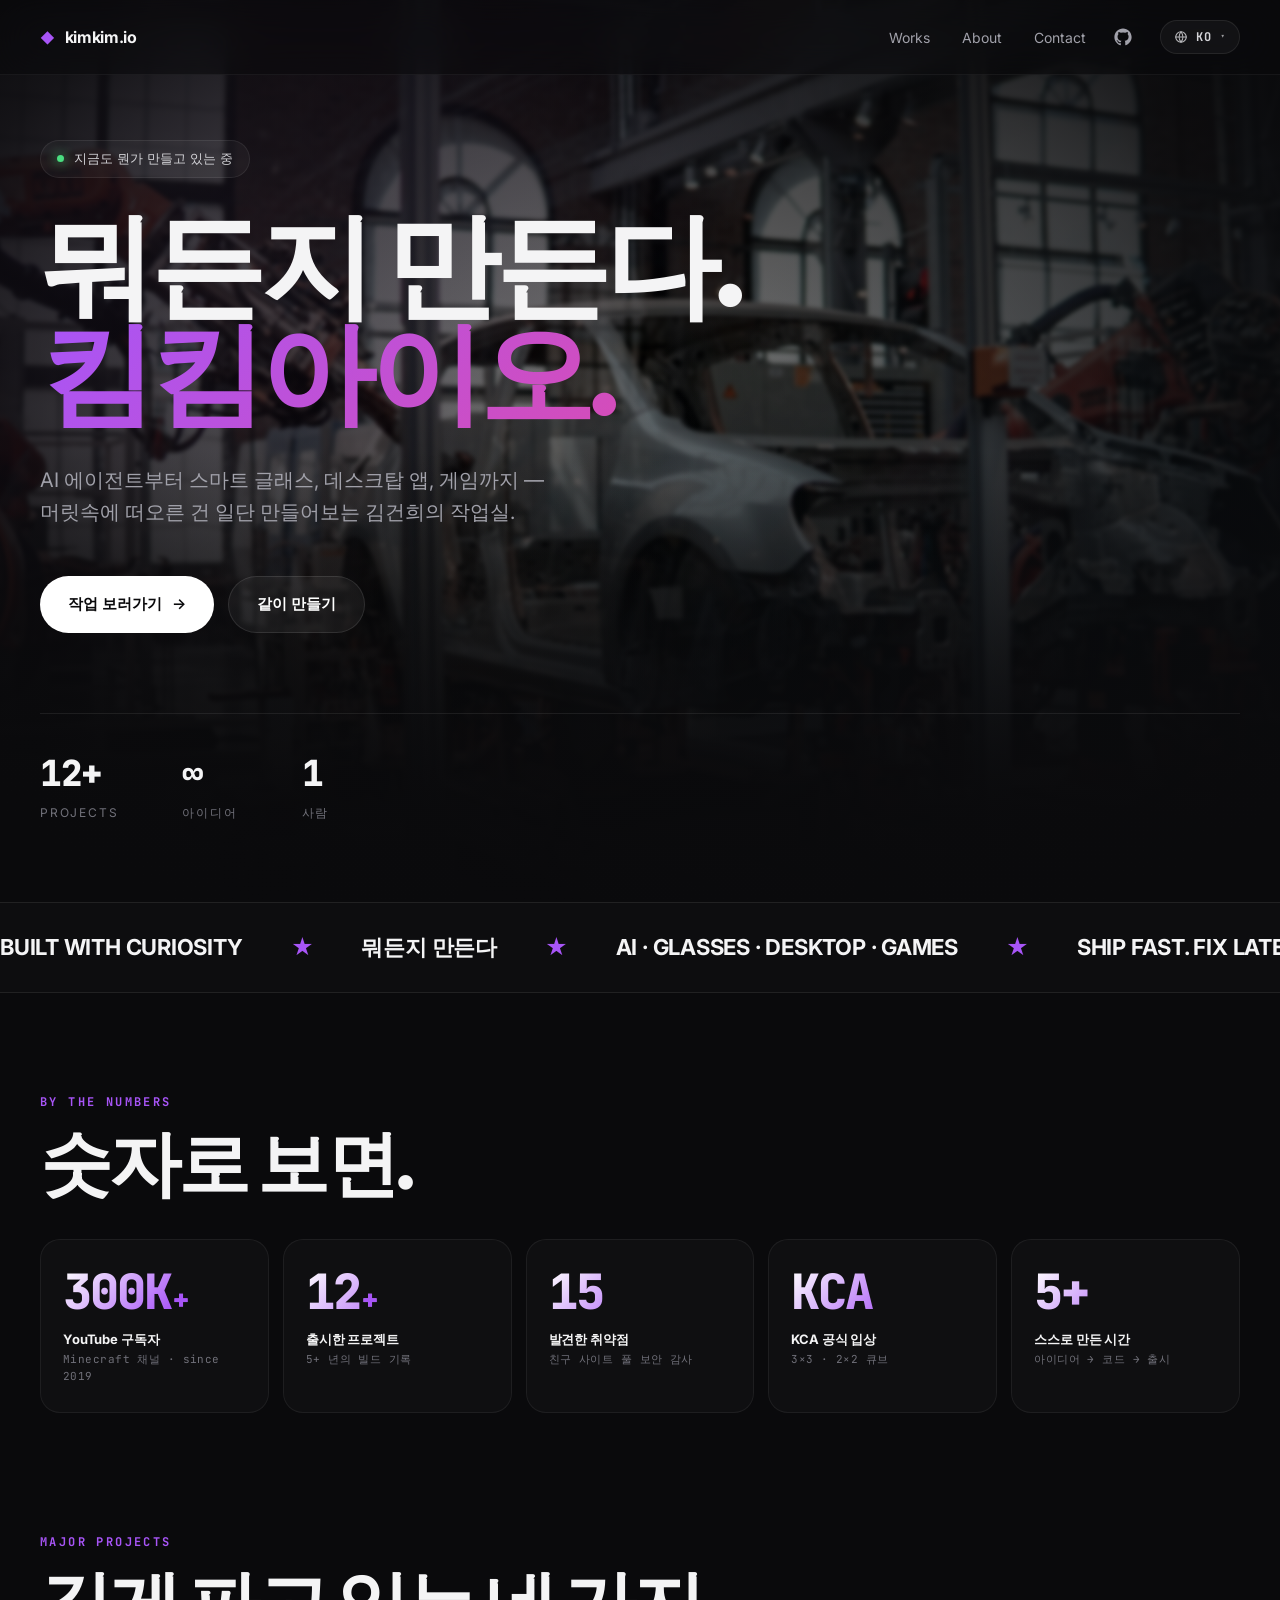
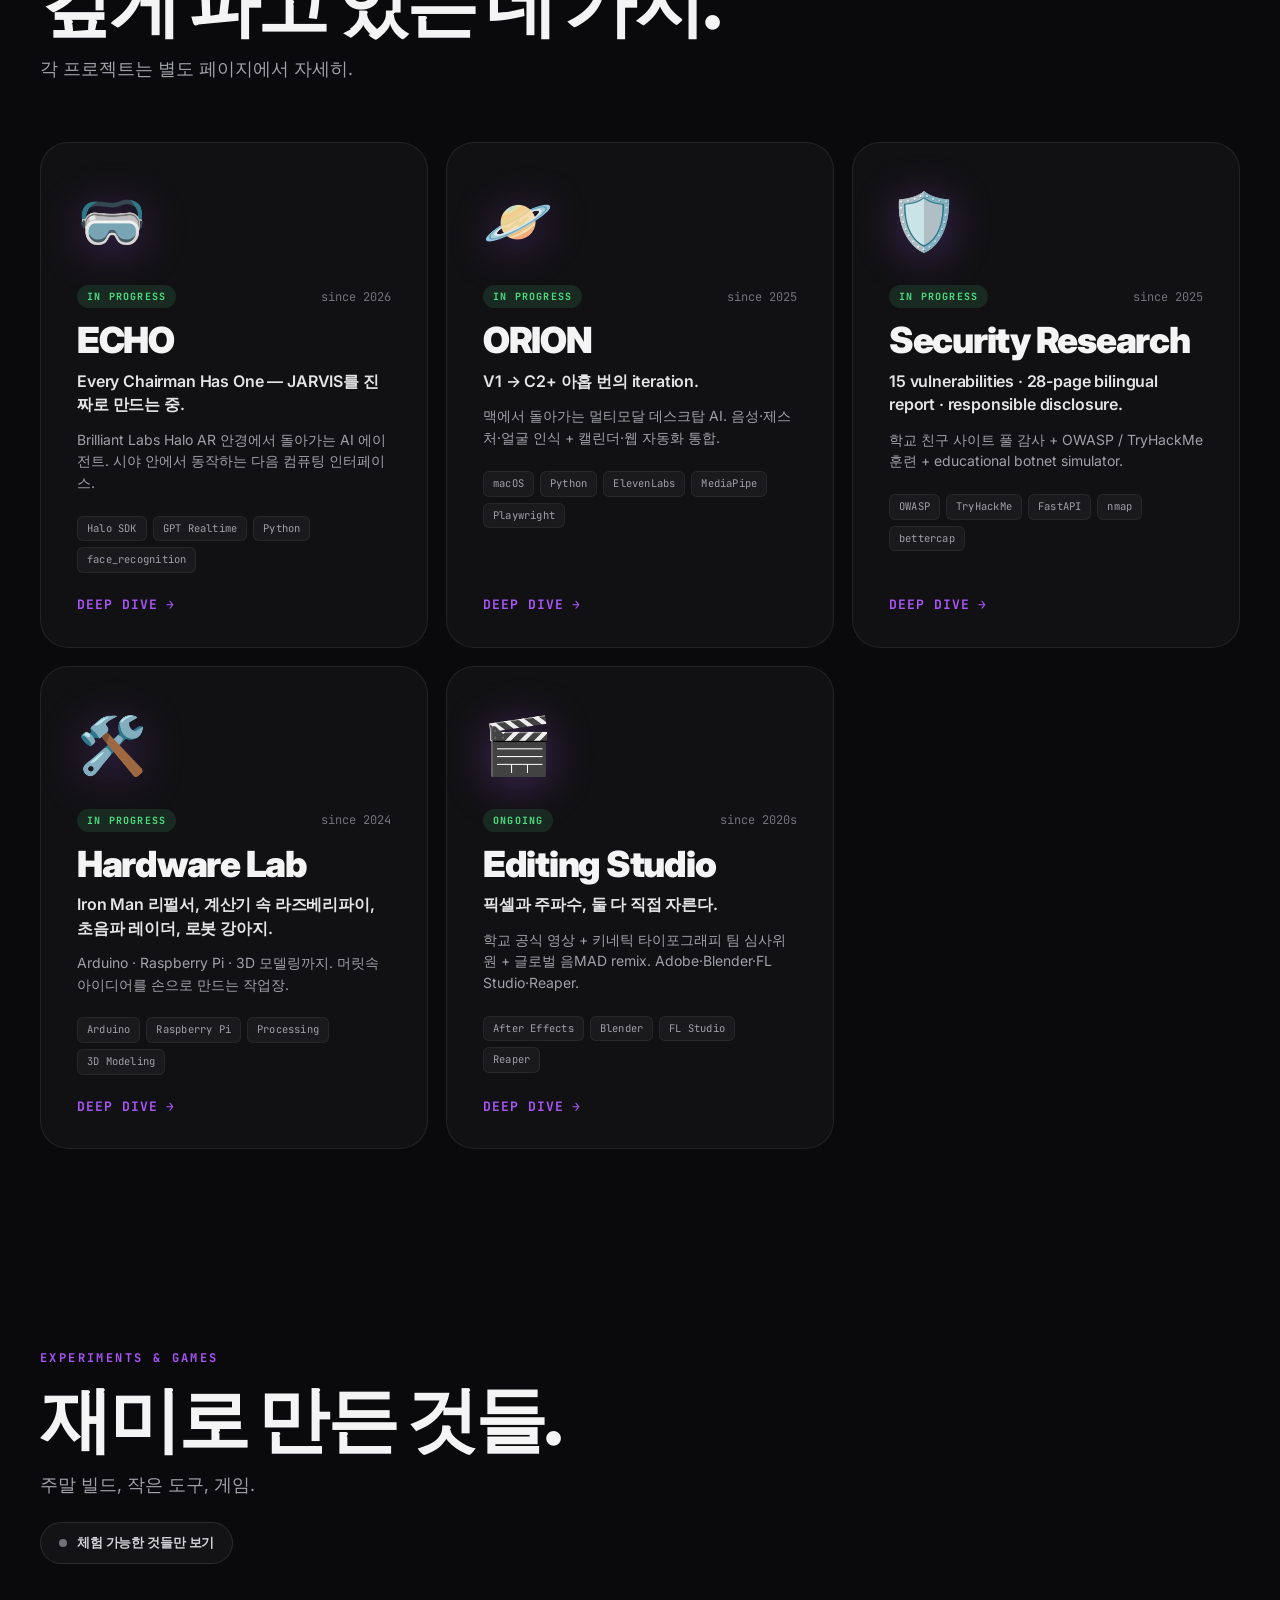
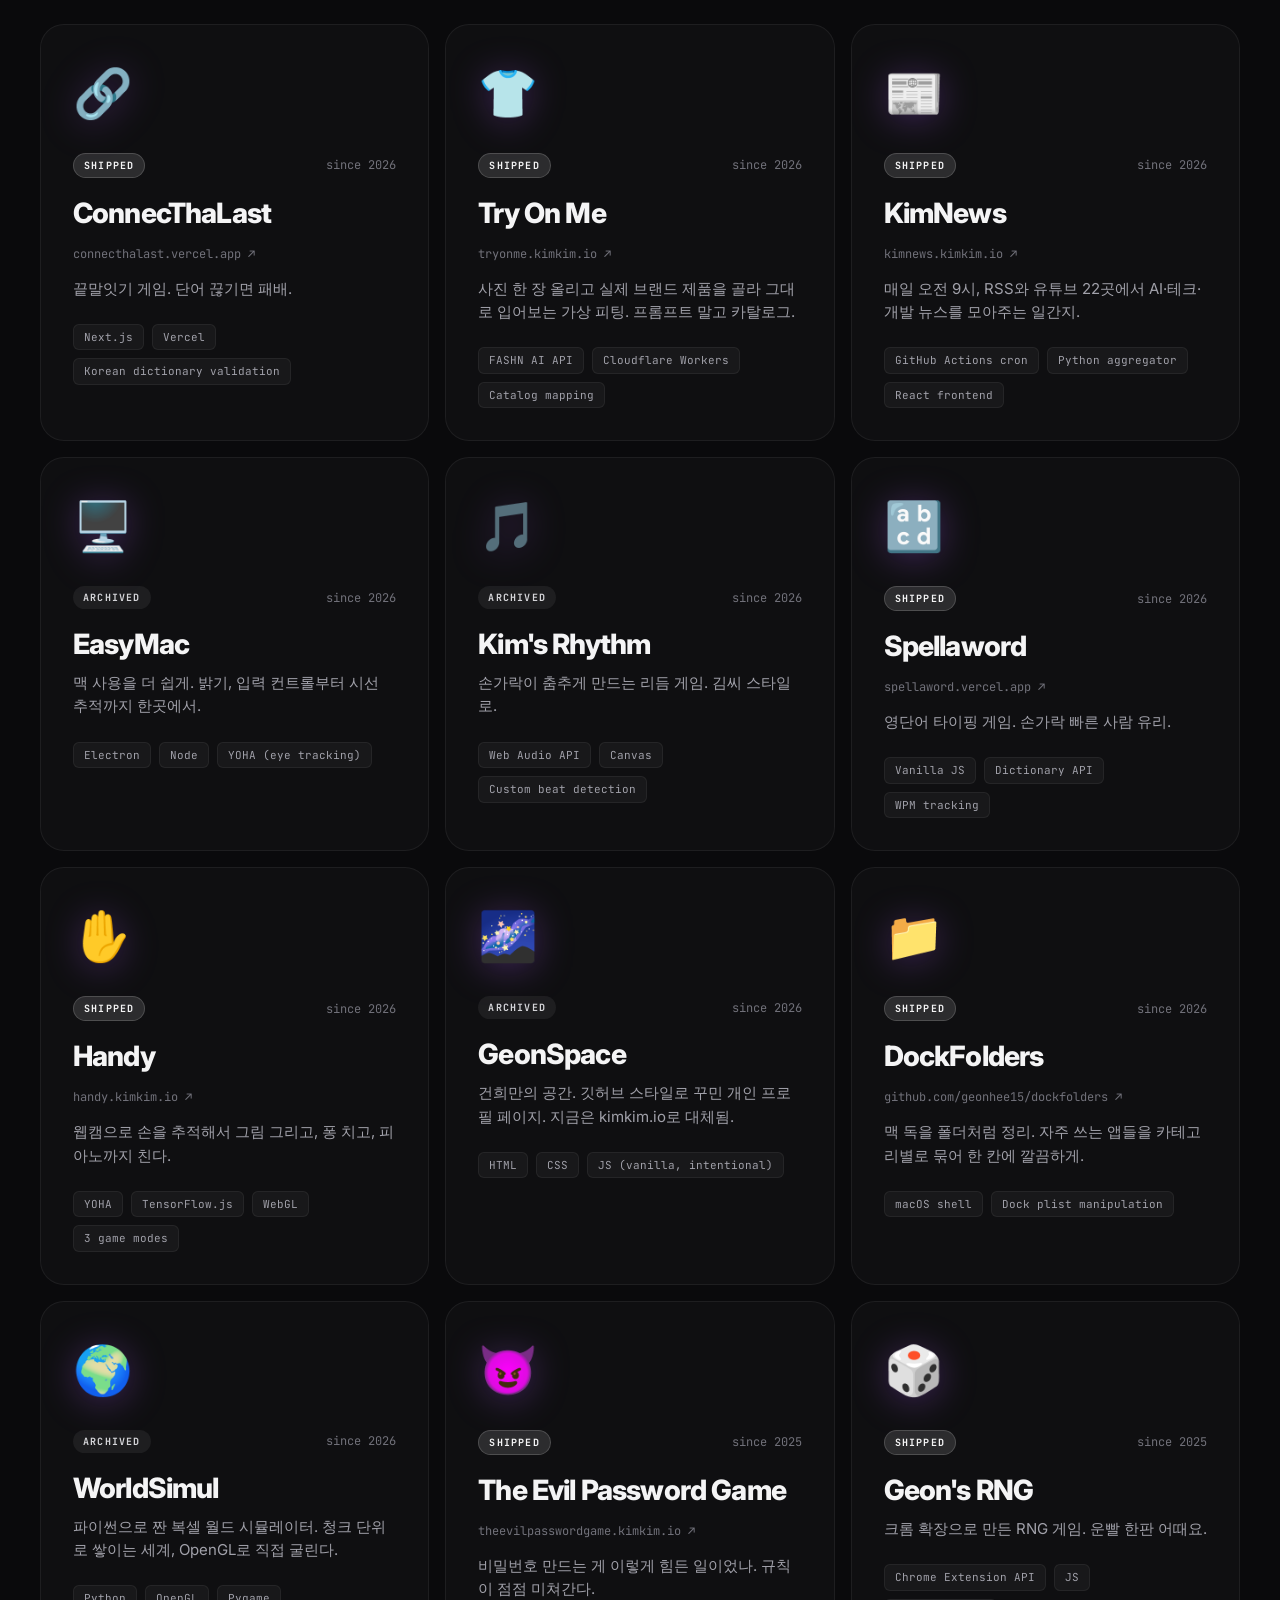
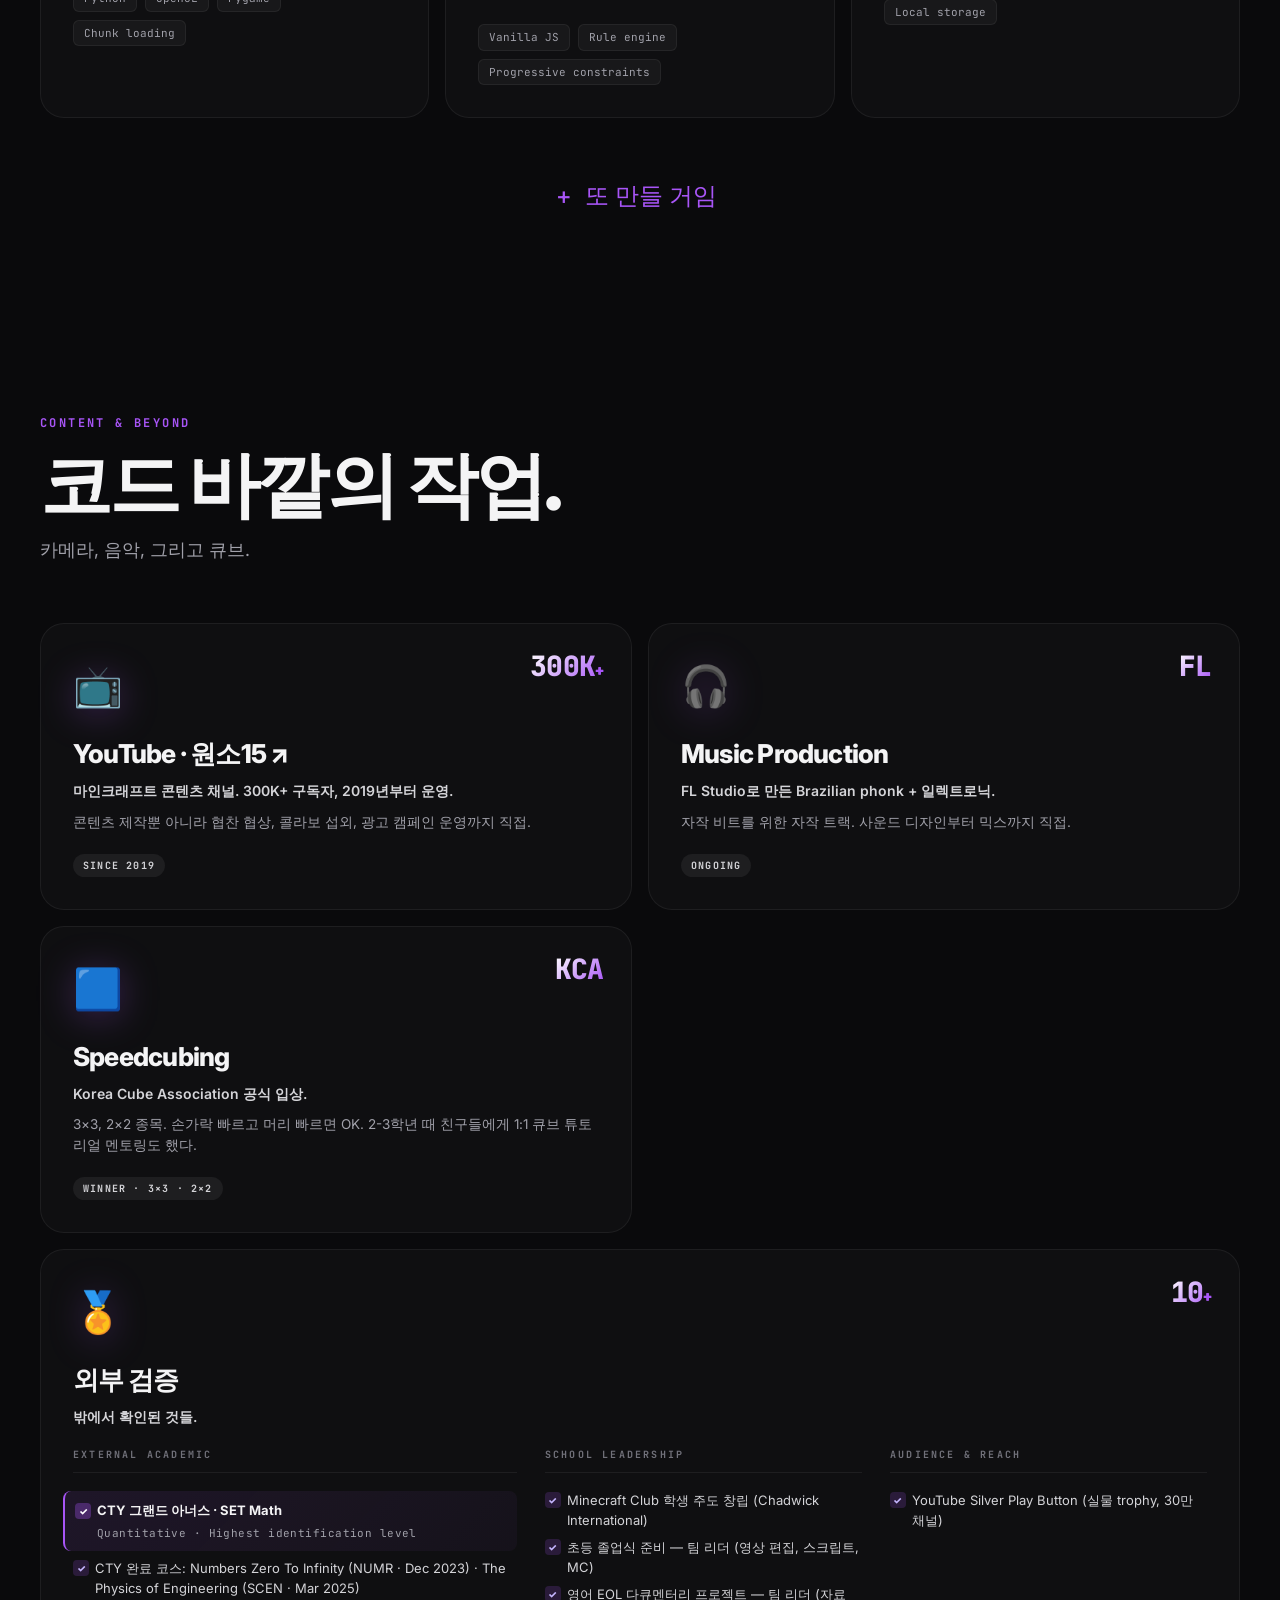
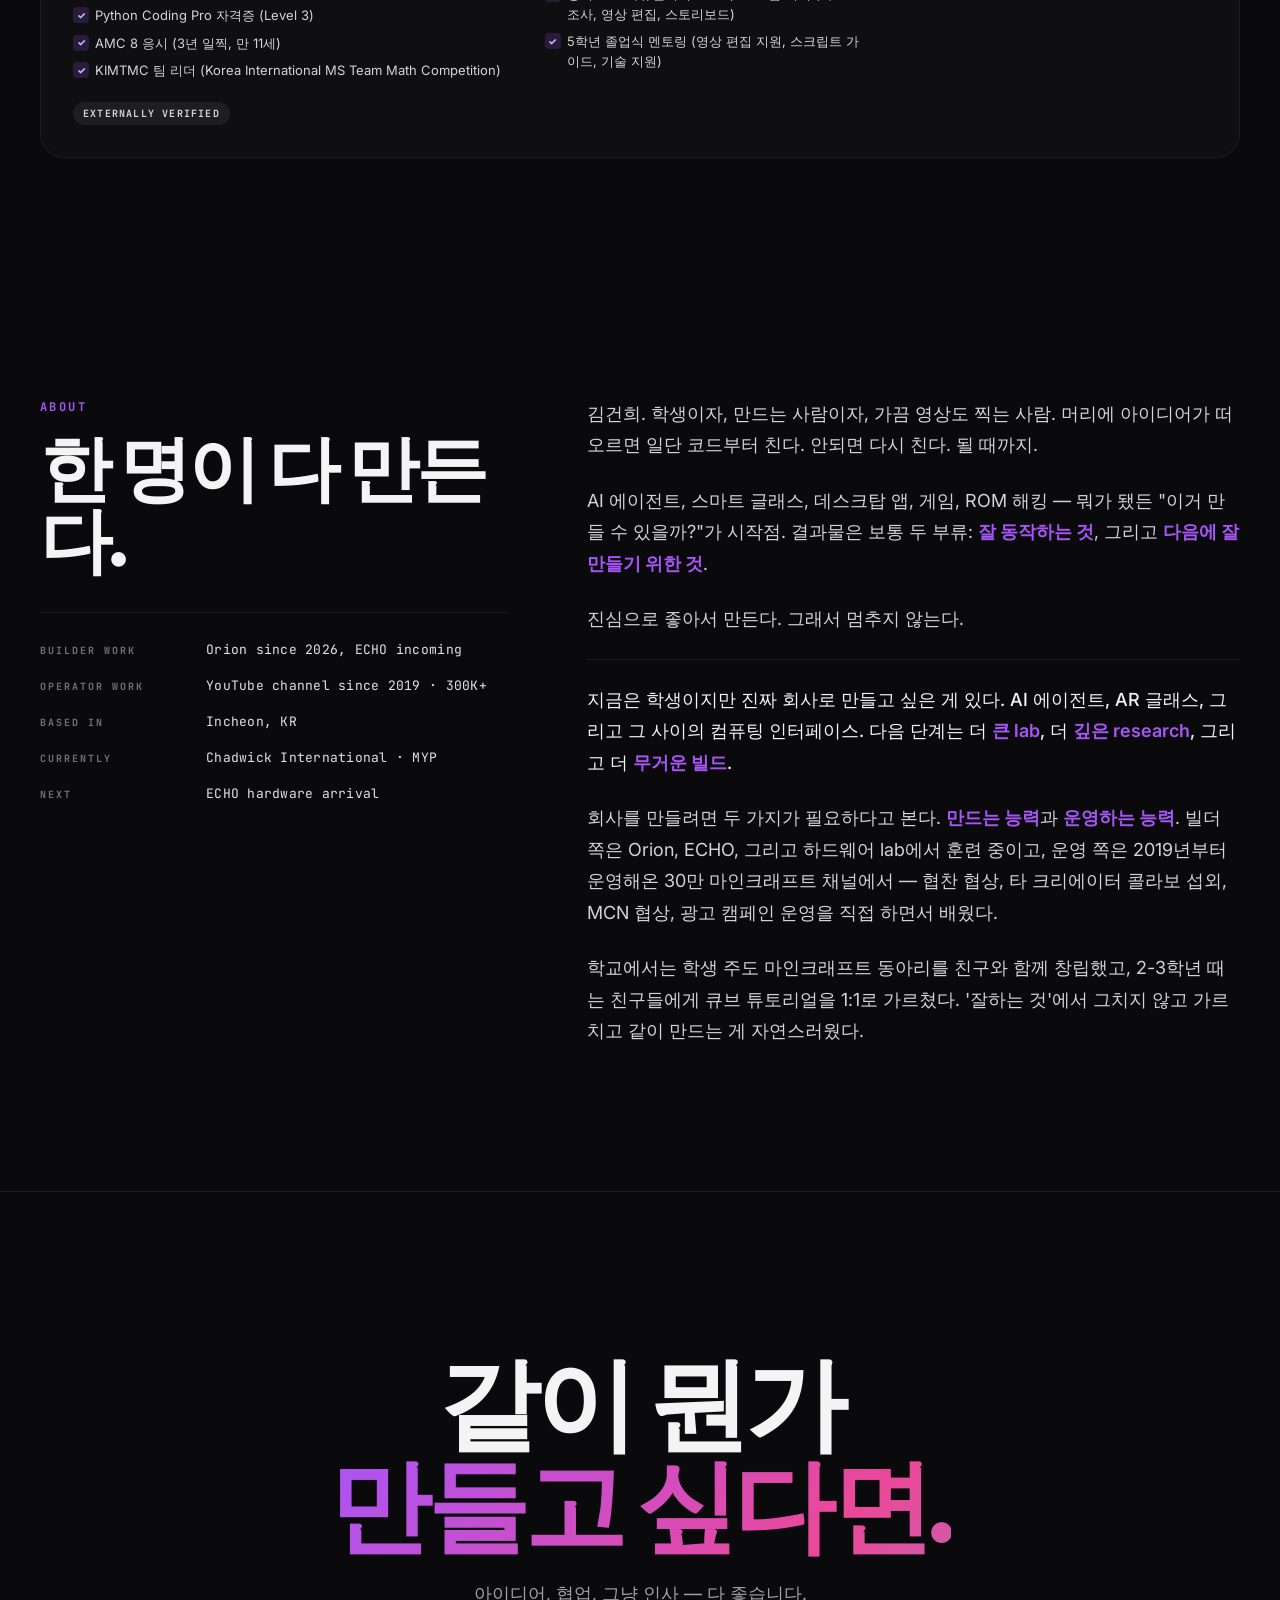
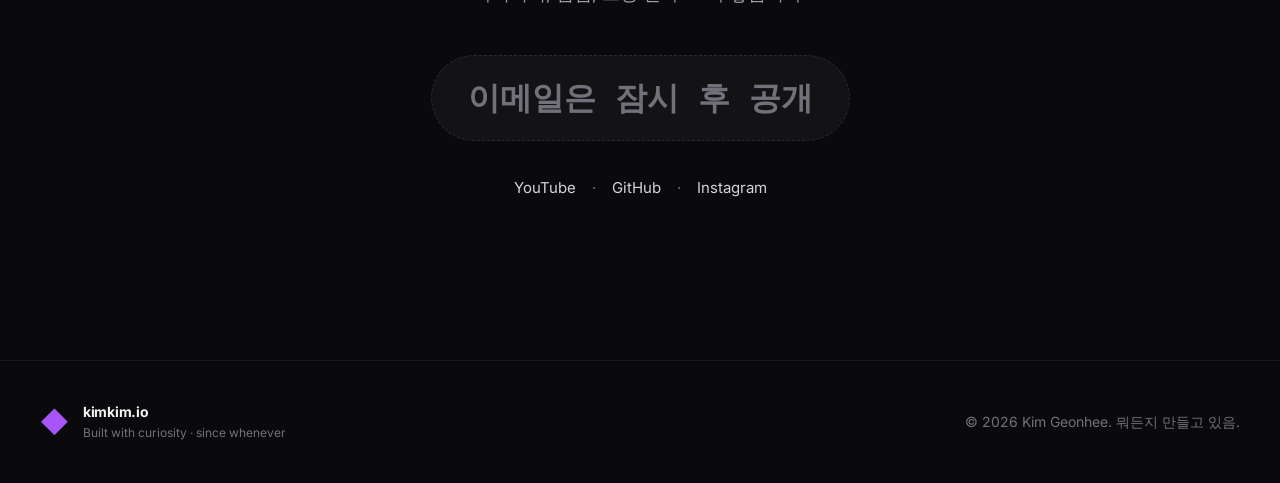
==== commit 646aa079: "feat: Recognition 카드 3 그룹 재구조화 + Editing Studio 영상 모달 활성화 홈 Recognition 카드: - beyond-card-wide (grid" ====
--- a/index.html
+++ b/index.html
@@ -439,20 +439,43 @@
       </div>
     </article>
 
-    <article class="beyond-card">
+    <article class="beyond-card beyond-card-wide">
       <div class="beyond-emoji">🏅</div>
-      <div class="beyond-stat">5<span class="beyond-stat-suffix">+</span></div>
+      <div class="beyond-stat">10<span class="beyond-stat-suffix">+</span></div>
       <h3 class="beyond-title" data-i18n="beyond.recognition.title">외부 검증</h3>
       <p class="beyond-tagline" data-i18n="beyond.recognition.tagline">밖에서 확인된 것들.</p>
-      <ul class="beyond-checklist">
-        <li data-i18n="beyond.recognition.item1">YouTube Silver Play Button (실물 trophy, 30만 채널 달성)</li>
-        <li data-i18n="beyond.recognition.item2">Python Coding Pro 자격증 (3급)</li>
-        <li data-i18n="beyond.recognition.item3">AMC 8 응시 (3년 일찍, 만 11세)</li>
-        <li data-i18n="beyond.recognition.item4">KIMTMC 팀 리더 (Korea International MS Team Math Competition)</li>
-        <li data-i18n="beyond.recognition.item5">Minecraft Club 학생 주도 창립 (Chadwick International)</li>
-      </ul>
+      <div class="beyond-recognition-cols">
+        <div class="beyond-recognition-group">
+          <div class="beyond-recognition-group-label" data-i18n="beyond.recognition.group.academic">EXTERNAL ACADEMIC</div>
+          <ul class="beyond-checklist">
+            <li class="beyond-checklist-highlight">
+              <strong data-i18n="beyond.recognition.cty.title">CTY 그랜드 아너스 · SET Math</strong>
+              <span class="beyond-checklist-sub" data-i18n="beyond.recognition.cty.sub">Quantitative · Highest identification level</span>
+            </li>
+            <li data-i18n="beyond.recognition.cty.courses">CTY 완료 코스: Numbers Zero To Infinity (NUMR · Dec 2023) · The Physics of Engineering (SCEN · Mar 2025)</li>
+            <li data-i18n="beyond.recognition.python">Python Coding Pro 자격증 (Level 3)</li>
+            <li data-i18n="beyond.recognition.amc8">AMC 8 응시 (3년 일찍, 만 11세)</li>
+            <li data-i18n="beyond.recognition.kimtmc">KIMTMC 팀 리더 (Korea International MS Team Math Competition)</li>
+          </ul>
+        </div>
+        <div class="beyond-recognition-group">
+          <div class="beyond-recognition-group-label" data-i18n="beyond.recognition.group.leadership">SCHOOL LEADERSHIP</div>
+          <ul class="beyond-checklist">
+            <li data-i18n="beyond.recognition.minecraft">Minecraft Club 학생 주도 창립 (Chadwick International)</li>
+            <li data-i18n="beyond.recognition.elemGrad">초등 졸업식 준비 — 팀 리더 (영상 편집, 스크립트, MC)</li>
+            <li data-i18n="beyond.recognition.eolDoc">영어 EOL 다큐멘터리 프로젝트 — 팀 리더 (자료 조사, 영상 편집, 스토리보드)</li>
+            <li data-i18n="beyond.recognition.mentor5th">5학년 졸업식 멘토링 (영상 편집 지원, 스크립트 가이드, 기술 지원)</li>
+          </ul>
+        </div>
+        <div class="beyond-recognition-group">
+          <div class="beyond-recognition-group-label" data-i18n="beyond.recognition.group.reach">AUDIENCE & REACH</div>
+          <ul class="beyond-checklist">
+            <li data-i18n="beyond.recognition.silver">YouTube Silver Play Button (실물 trophy, 30만 채널)</li>
+          </ul>
+        </div>
+      </div>
       <div class="beyond-meta">
-        <span class="tag">EXTERNAL · VERIFIED</span>
+        <span class="tag">EXTERNALLY VERIFIED</span>
       </div>
     </article>
   </div>
--- a/styles.css
+++ b/styles.css
@@ -785,6 +785,212 @@
   color: #c4b5fd;
   font-size: 10px;
   font-weight: 800;
+}
+
+/* highlighted checklist item (e.g., CTY Grand Honors) */
+.beyond-checklist .beyond-checklist-highlight {
+  background: linear-gradient(135deg, rgba(168, 85, 247, 0.10) 0%, rgba(168, 85, 247, 0.04) 100%);
+  border-left: 2px solid #a855f7;
+  padding: 10px 12px 10px 32px;
+  border-radius: 8px;
+  margin-left: -10px;
+}
+.beyond-checklist .beyond-checklist-highlight::before {
+  left: 10px; top: 12px;
+  background: rgba(168, 85, 247, 0.32);
+  color: #fff;
+}
+.beyond-checklist-highlight strong { color: #f4f4f5; font-weight: 700; }
+.beyond-checklist-highlight .beyond-checklist-sub {
+  display: block;
+  font-size: 11px;
+  color: #a1a1aa;
+  font-family: 'JetBrains Mono', monospace;
+  letter-spacing: 0.04em;
+  margin-top: 4px;
+}
+
+/* wide variant — full row */
+.beyond-card-wide {
+  grid-column: 1 / -1;
+}
+.beyond-recognition-cols {
+  display: grid;
+  grid-template-columns: 1.4fr 1fr 1fr;
+  gap: 28px;
+  margin-top: 10px;
+  margin-bottom: 18px;
+}
+.beyond-recognition-group { display: flex; flex-direction: column; }
+.beyond-recognition-group-label {
+  font-family: 'JetBrains Mono', monospace;
+  font-size: 10px;
+  font-weight: 700;
+  letter-spacing: 0.22em;
+  color: #71717a;
+  margin-bottom: 14px;
+  padding-bottom: 10px;
+  border-bottom: 1px solid rgba(255, 255, 255, 0.06);
+}
+.beyond-recognition-group .beyond-checklist { margin-bottom: 0; }
+@media (max-width: 900px) {
+  .beyond-recognition-cols { grid-template-columns: 1fr; gap: 22px; }
+}
+
+/* Editing Studio — Official School Work video cards */
+.deep-subcard-video {
+  position: relative;
+  display: flex; flex-direction: column;
+  padding: 24px;
+  border-radius: 16px;
+  background: rgba(255,255,255,0.025);
+  border: 1px solid rgba(255,255,255,0.06);
+  text-align: left;
+  cursor: pointer;
+  transition: background .25s, border-color .25s, transform .25s;
+  font: inherit;
+  color: inherit;
+}
+.deep-subcard-video:hover {
+  background: rgba(255,255,255,0.045);
+  border-color: rgba(255,255,255,0.14);
+  transform: translateY(-3px);
+}
+.deep-subcard-video:focus-visible {
+  outline: 2px solid #a855f7;
+  outline-offset: 2px;
+}
+.deep-subcard-video-badge {
+  position: absolute;
+  top: 22px; right: 22px;
+  display: inline-flex; align-items: center; gap: 6px;
+  padding: 5px 10px;
+  border-radius: 999px;
+  background: rgba(168, 85, 247, 0.18);
+  border: 1px solid rgba(168, 85, 247, 0.36);
+  color: #c4b5fd;
+  font-family: 'JetBrains Mono', monospace;
+  font-size: 10.5px;
+  font-weight: 700;
+  letter-spacing: 0.05em;
+}
+.deep-subcard-video-badge::before {
+  content: '▶';
+  font-size: 9px;
+  margin-right: 2px;
+}
+.deep-subcard-video .deep-subcard-icon { font-size: 32px; margin-bottom: 14px; }
+.deep-subcard-video .deep-subcard-title { font-size: 17px; font-weight: 800; letter-spacing: -0.02em; margin-bottom: 6px; color: #f4f4f5; }
+.deep-subcard-video .deep-subcard-desc {
+  font-size: 13px;
+  color: #a1a1aa;
+  line-height: 1.5;
+  margin: 0;
+}
+
+/* general-purpose video modal (mirrors cube-modal pattern, but data-driven) */
+.video-modal {
+  position: fixed; inset: 0;
+  z-index: 100;
+  display: flex; align-items: center; justify-content: center;
+  padding: 40px 24px;
+}
+.video-modal[hidden] { display: none; }
+.video-modal-backdrop {
+  position: absolute; inset: 0;
+  background: rgba(0,0,0,0.92);
+  backdrop-filter: blur(8px) saturate(120%);
+  -webkit-backdrop-filter: blur(8px) saturate(120%);
+  opacity: 0;
+  animation: cubeBackdropIn .2s ease forwards;
+}
+.video-modal-container {
+  position: relative;
+  z-index: 1;
+  width: 90%;
+  max-width: 1100px;
+  display: flex; flex-direction: column;
+  gap: 18px;
+  transform: scale(0.95);
+  opacity: 0;
+  animation: cubeContainerIn .24s cubic-bezier(0.16, 1, 0.3, 1) forwards;
+}
+.video-modal.is-closing .video-modal-backdrop { animation: cubeBackdropOut .18s ease forwards; }
+.video-modal.is-closing .video-modal-container { animation: cubeContainerOut .18s cubic-bezier(0.16, 1, 0.3, 1) forwards; }
+.video-modal-close {
+  position: absolute;
+  top: -44px; right: 0;
+  width: 36px; height: 36px;
+  display: flex; align-items: center; justify-content: center;
+  border-radius: 999px;
+  background: rgba(255,255,255,0.08);
+  border: 1px solid rgba(255,255,255,0.12);
+  color: #fff;
+  cursor: pointer;
+  transition: background .2s, transform .2s;
+}
+.video-modal-close:hover { background: rgba(255,255,255,0.16); transform: scale(1.05); }
+.video-modal-close:focus-visible { outline: 2px solid #a855f7; outline-offset: 2px; }
+.video-modal-header { display: flex; flex-direction: column; gap: 6px; }
+.video-modal-caption {
+  font-size: 11px; font-weight: 700; letter-spacing: 0.18em;
+  color: #a855f7; font-family: 'JetBrains Mono', monospace;
+}
+.video-modal-title {
+  font-size: clamp(22px, 2.6vw, 32px);
+  font-weight: 900; letter-spacing: -0.03em; color: #f4f4f5; line-height: 1.1;
+}
+.video-modal-tabs { display: flex; gap: 4px; flex-wrap: wrap; }
+.video-modal-tab {
+  position: relative;
+  padding: 10px 16px 12px;
+  border: 0; background: transparent;
+  color: #71717a; font-size: 12.5px; font-weight: 700;
+  letter-spacing: 0.06em;
+  font-family: 'JetBrains Mono', monospace;
+  cursor: pointer;
+  transition: color .2s ease;
+}
+.video-modal-tab::after {
+  content: ''; position: absolute;
+  left: 16px; right: 16px; bottom: 0;
+  height: 2px; background: transparent; border-radius: 2px;
+  transition: background .25s ease;
+}
+.video-modal-tab:hover { color: #d4d4d8; }
+.video-modal-tab.is-active { color: #fff; }
+.video-modal-tab.is-active::after { background: #a855f7; }
+.video-modal-tab:focus-visible { outline: 2px solid #a855f7; outline-offset: 2px; border-radius: 4px; }
+.video-modal-tabs:empty { display: none; }
+.video-modal-player {
+  position: relative;
+  width: 100%;
+  aspect-ratio: 16 / 9;
+  border-radius: 16px;
+  overflow: hidden;
+  background: #000;
+  box-shadow: 0 30px 80px rgba(0,0,0,0.6), 0 6px 20px rgba(0,0,0,0.5);
+}
+.video-modal-video {
+  width: 100%; height: 100%;
+  display: block;
+  object-fit: contain;
+  background: #000;
+  transition: opacity .15s ease;
+}
+.video-modal-video.is-swapping { opacity: 0; }
+body.video-modal-open { overflow: hidden; }
+@media (max-width: 768px) {
+  .video-modal { padding: 0; }
+  .video-modal-container { width: 100%; height: 100%; max-width: none; padding: 60px 16px 24px; justify-content: center; gap: 14px; }
+  .video-modal-close { top: 16px; right: 16px; }
+  .video-modal-header { padding: 0 4px; }
+  .video-modal-tabs { padding: 0 4px; }
+  .video-modal-player { border-radius: 12px; }
+}
+@media (prefers-reduced-motion: reduce) {
+  .video-modal-backdrop, .video-modal-container { animation-duration: 0.01s !important; }
+  .video-modal-video { transition: none; }
 }
 .beyond-meta .tag {
   display: inline-block;
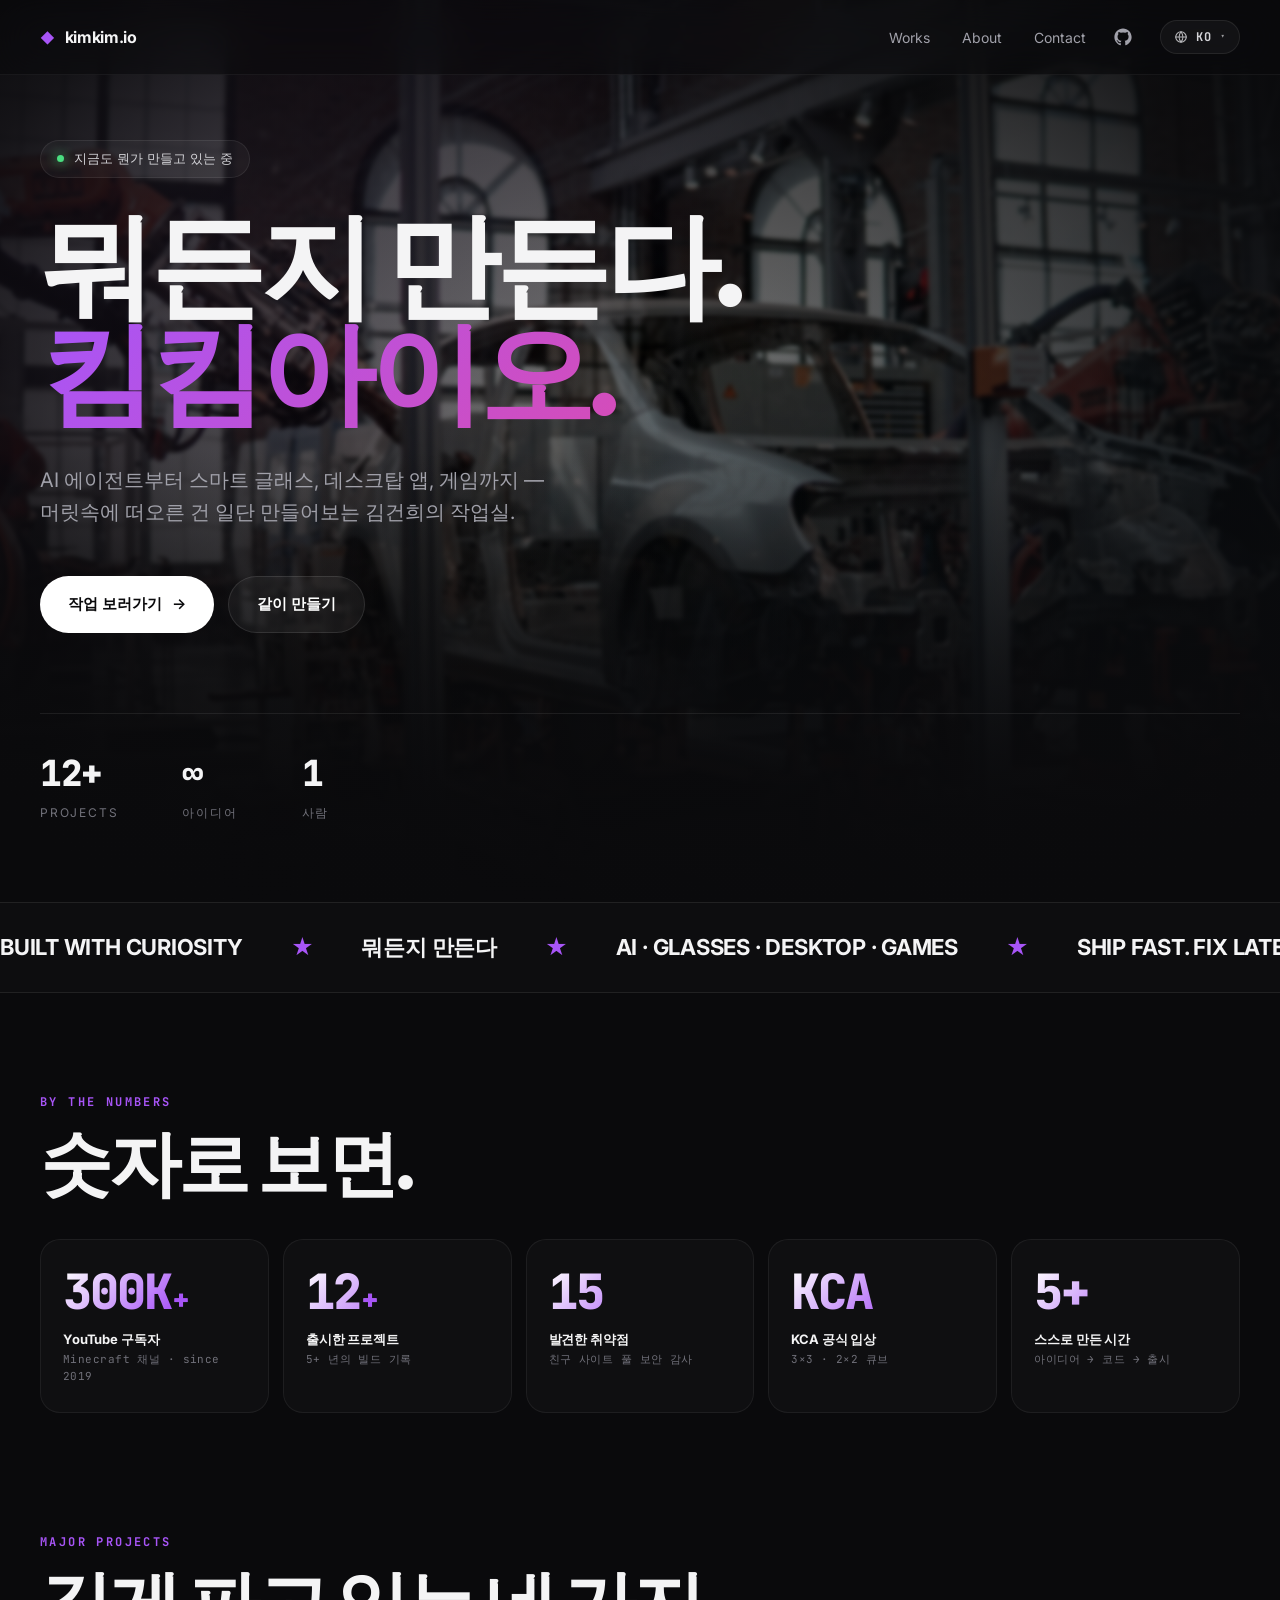
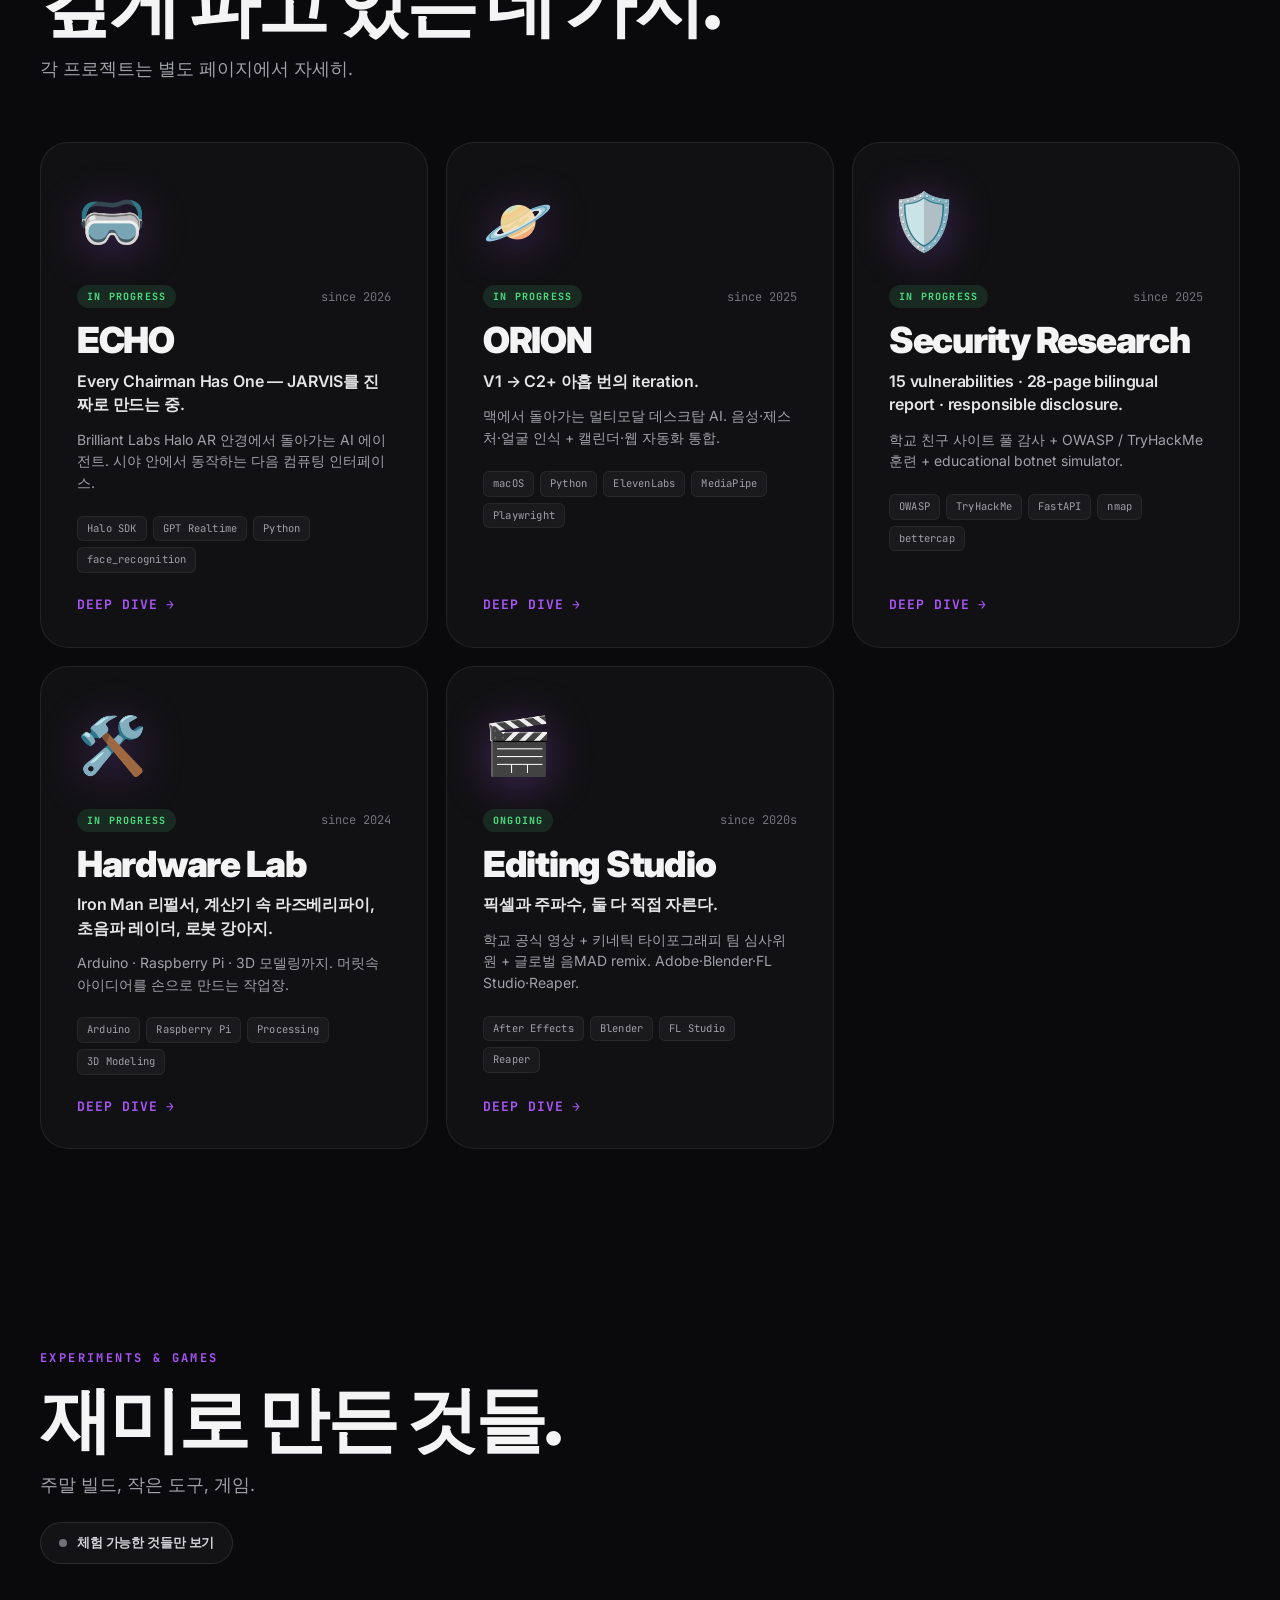
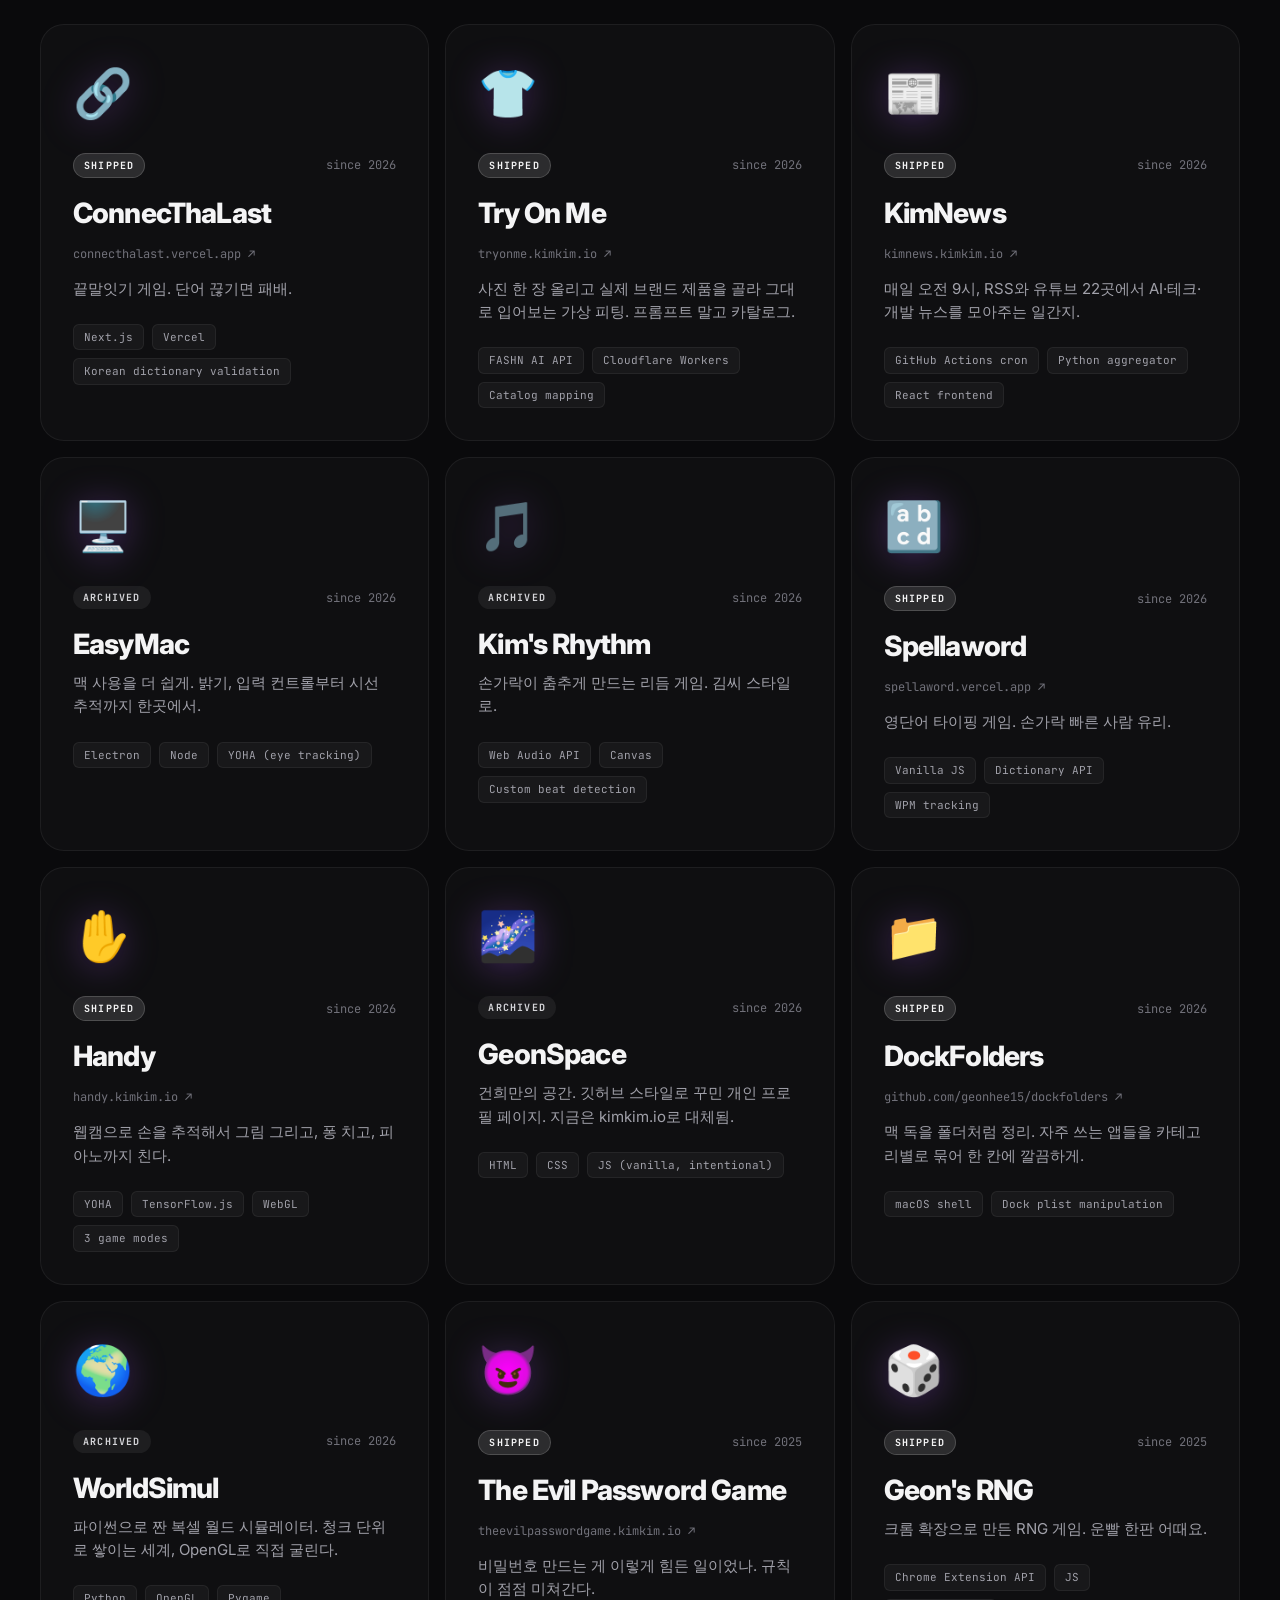
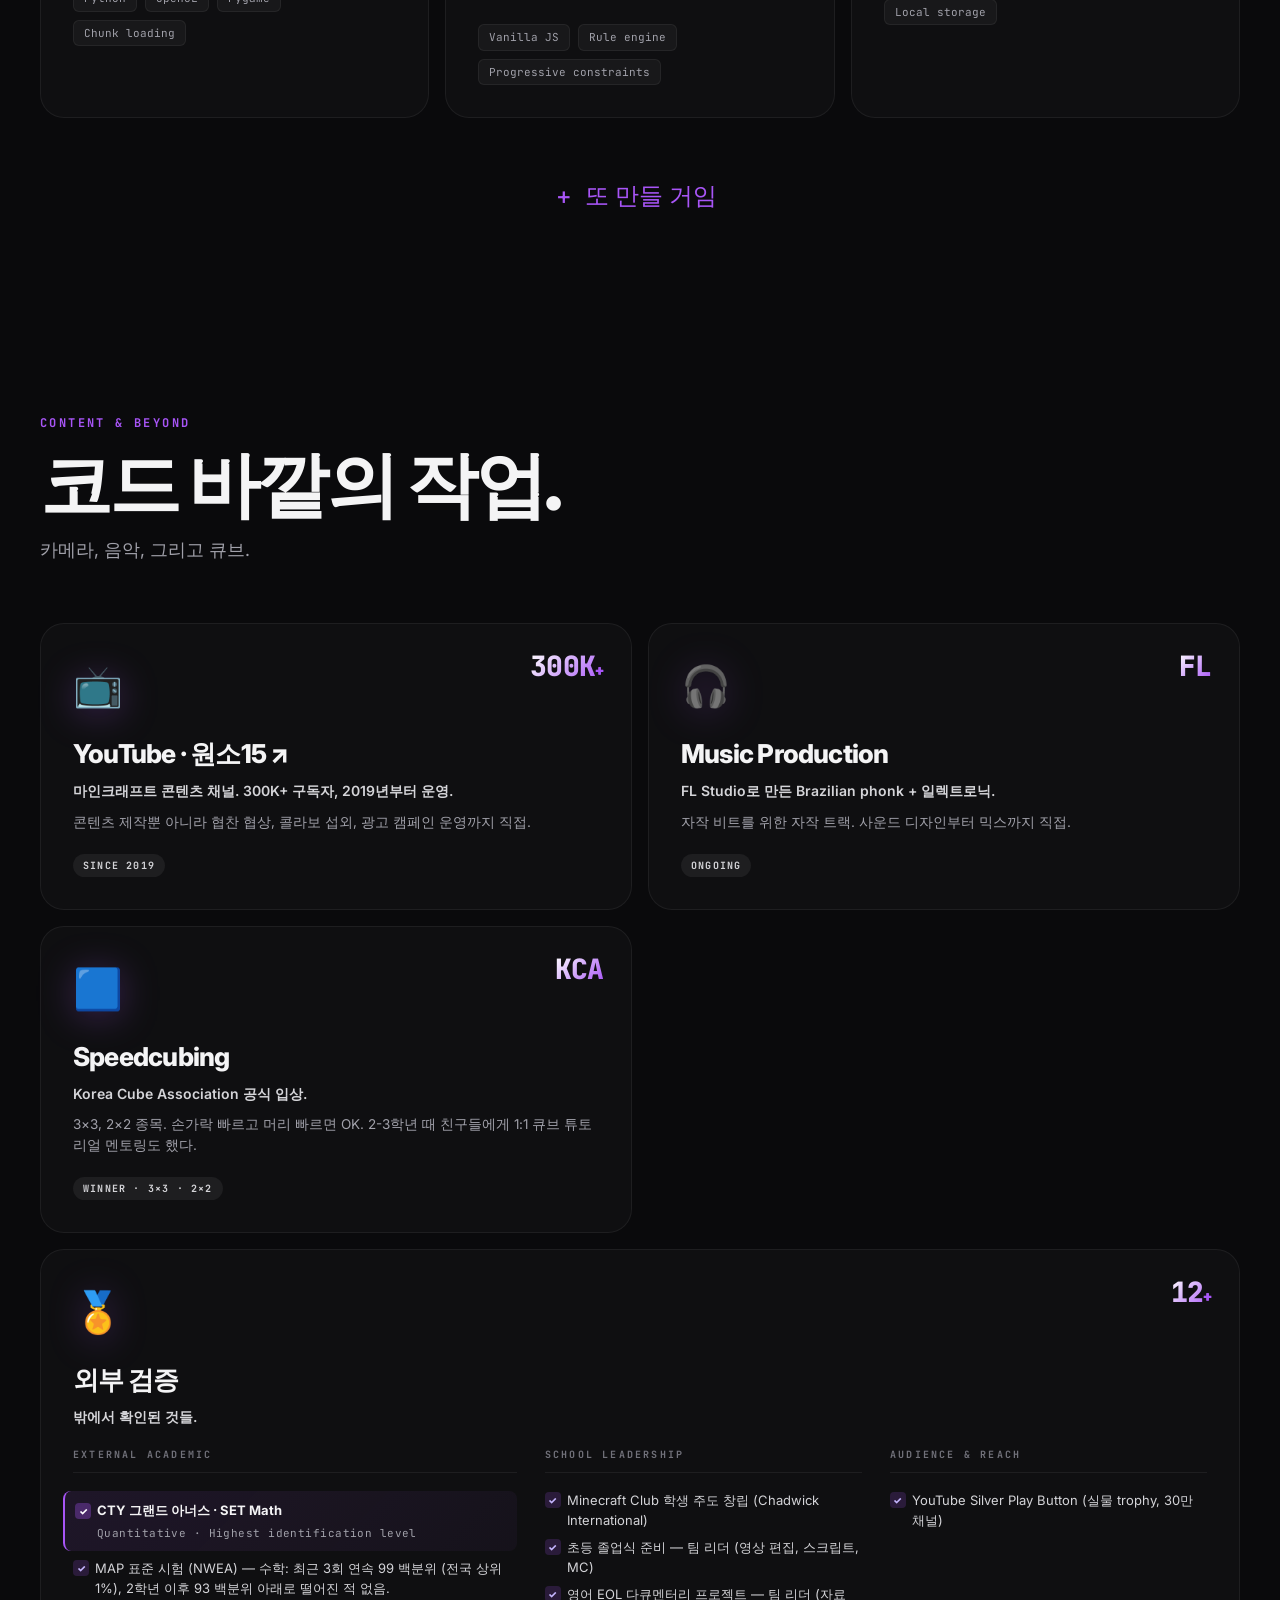
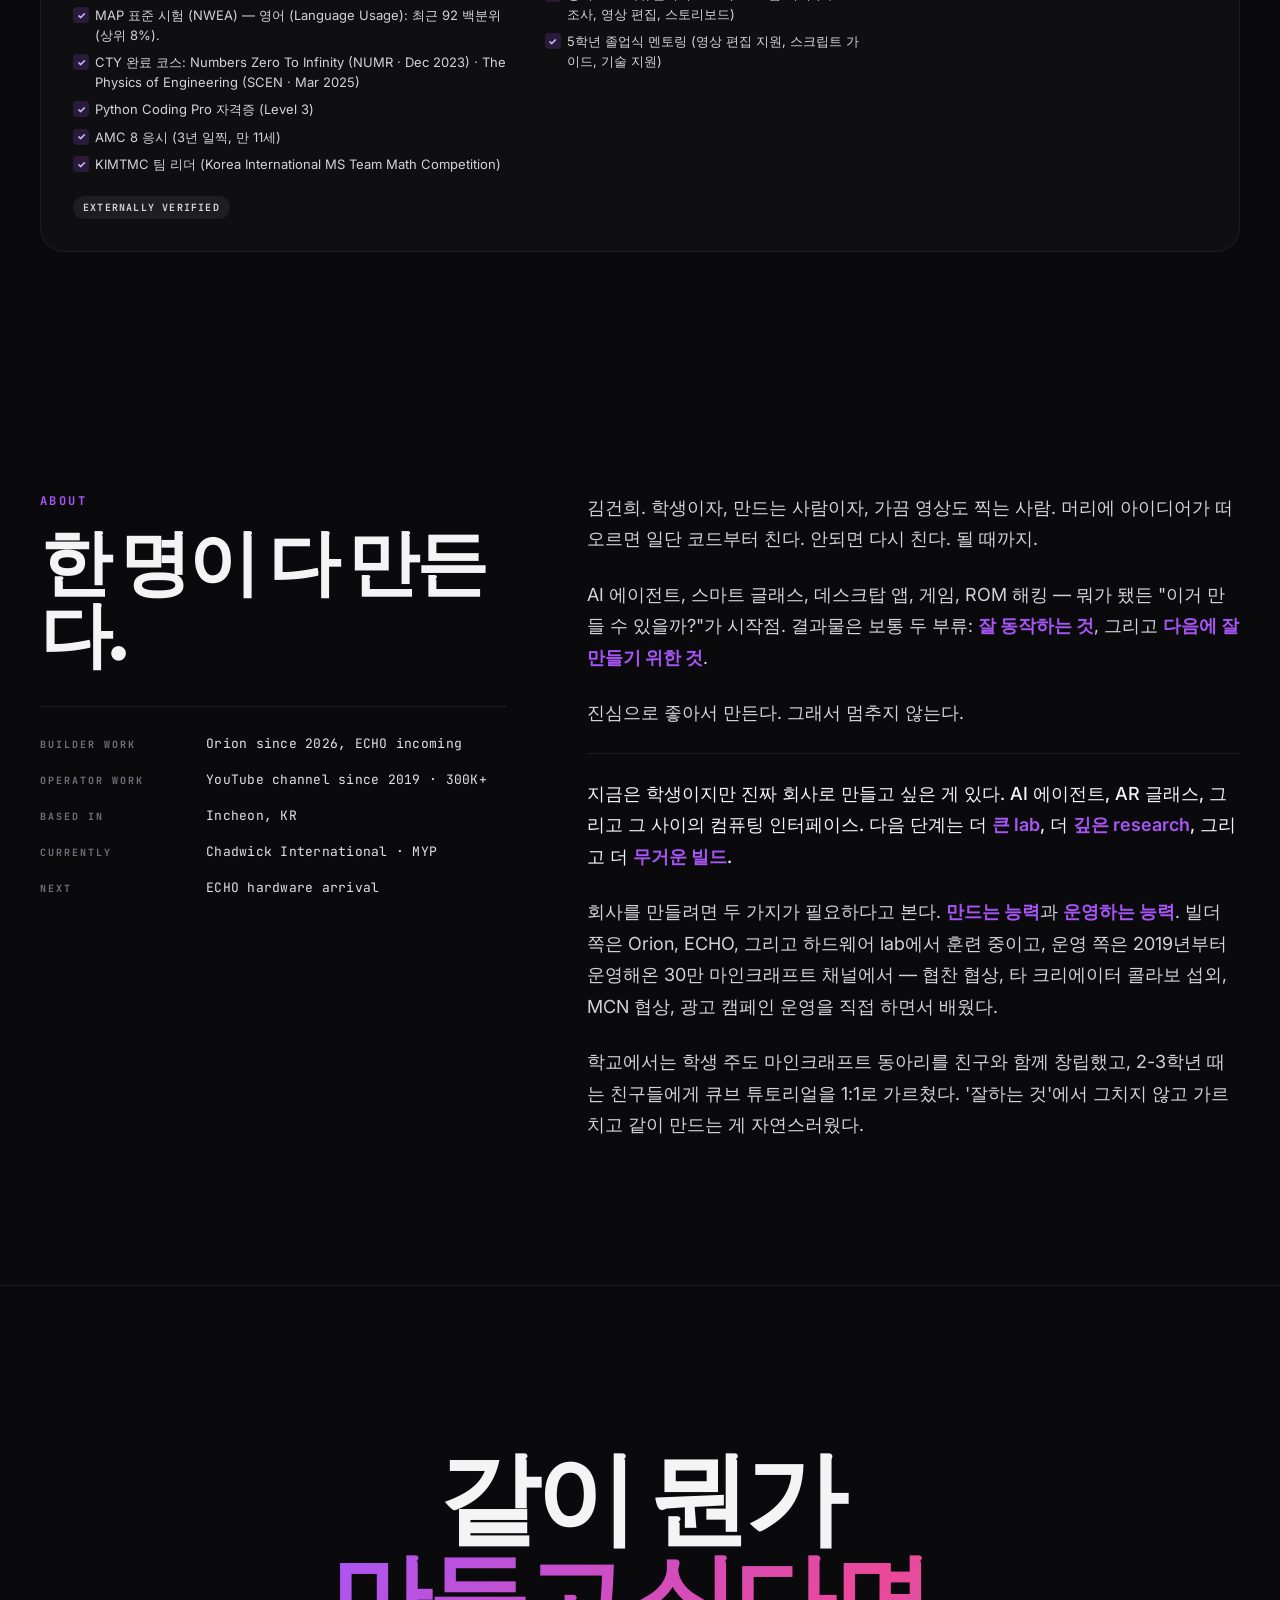
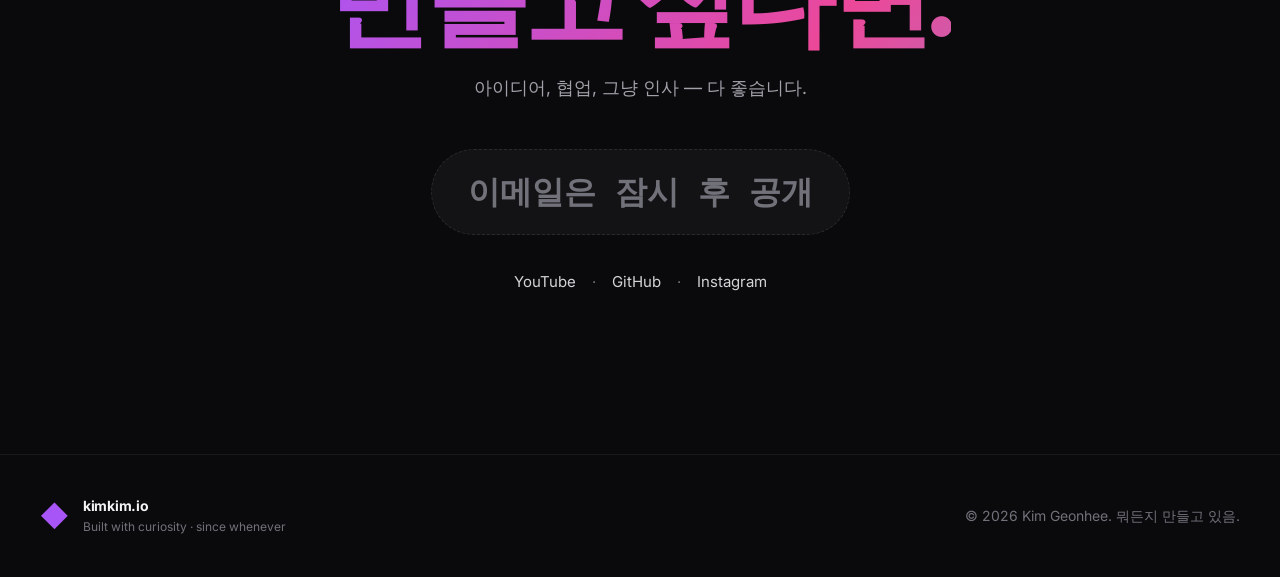
==== commit a5799dfb: "feat: Recognition 카드 — External Academic에 MAP Math/English 항목 추가 - CTY Grand Honors 직후, CTY Complete" ====
--- a/index.html
+++ b/index.html
@@ -441,7 +441,7 @@
 
     <article class="beyond-card beyond-card-wide">
       <div class="beyond-emoji">🏅</div>
-      <div class="beyond-stat">10<span class="beyond-stat-suffix">+</span></div>
+      <div class="beyond-stat">12<span class="beyond-stat-suffix">+</span></div>
       <h3 class="beyond-title" data-i18n="beyond.recognition.title">외부 검증</h3>
       <p class="beyond-tagline" data-i18n="beyond.recognition.tagline">밖에서 확인된 것들.</p>
       <div class="beyond-recognition-cols">
@@ -452,6 +452,8 @@
               <strong data-i18n="beyond.recognition.cty.title">CTY 그랜드 아너스 · SET Math</strong>
               <span class="beyond-checklist-sub" data-i18n="beyond.recognition.cty.sub">Quantitative · Highest identification level</span>
             </li>
+            <li data-i18n="beyond.recognition.mapMath">MAP 표준 시험 (NWEA) — 수학: 최근 3회 연속 99 백분위 (전국 상위 1%), 2학년 이후 93 백분위 아래로 떨어진 적 없음.</li>
+            <li data-i18n="beyond.recognition.mapEnglish">MAP 표준 시험 (NWEA) — 영어 (Language Usage): 최근 92 백분위 (상위 8%).</li>
             <li data-i18n="beyond.recognition.cty.courses">CTY 완료 코스: Numbers Zero To Infinity (NUMR · Dec 2023) · The Physics of Engineering (SCEN · Mar 2025)</li>
             <li data-i18n="beyond.recognition.python">Python Coding Pro 자격증 (Level 3)</li>
             <li data-i18n="beyond.recognition.amc8">AMC 8 응시 (3년 일찍, 만 11세)</li>
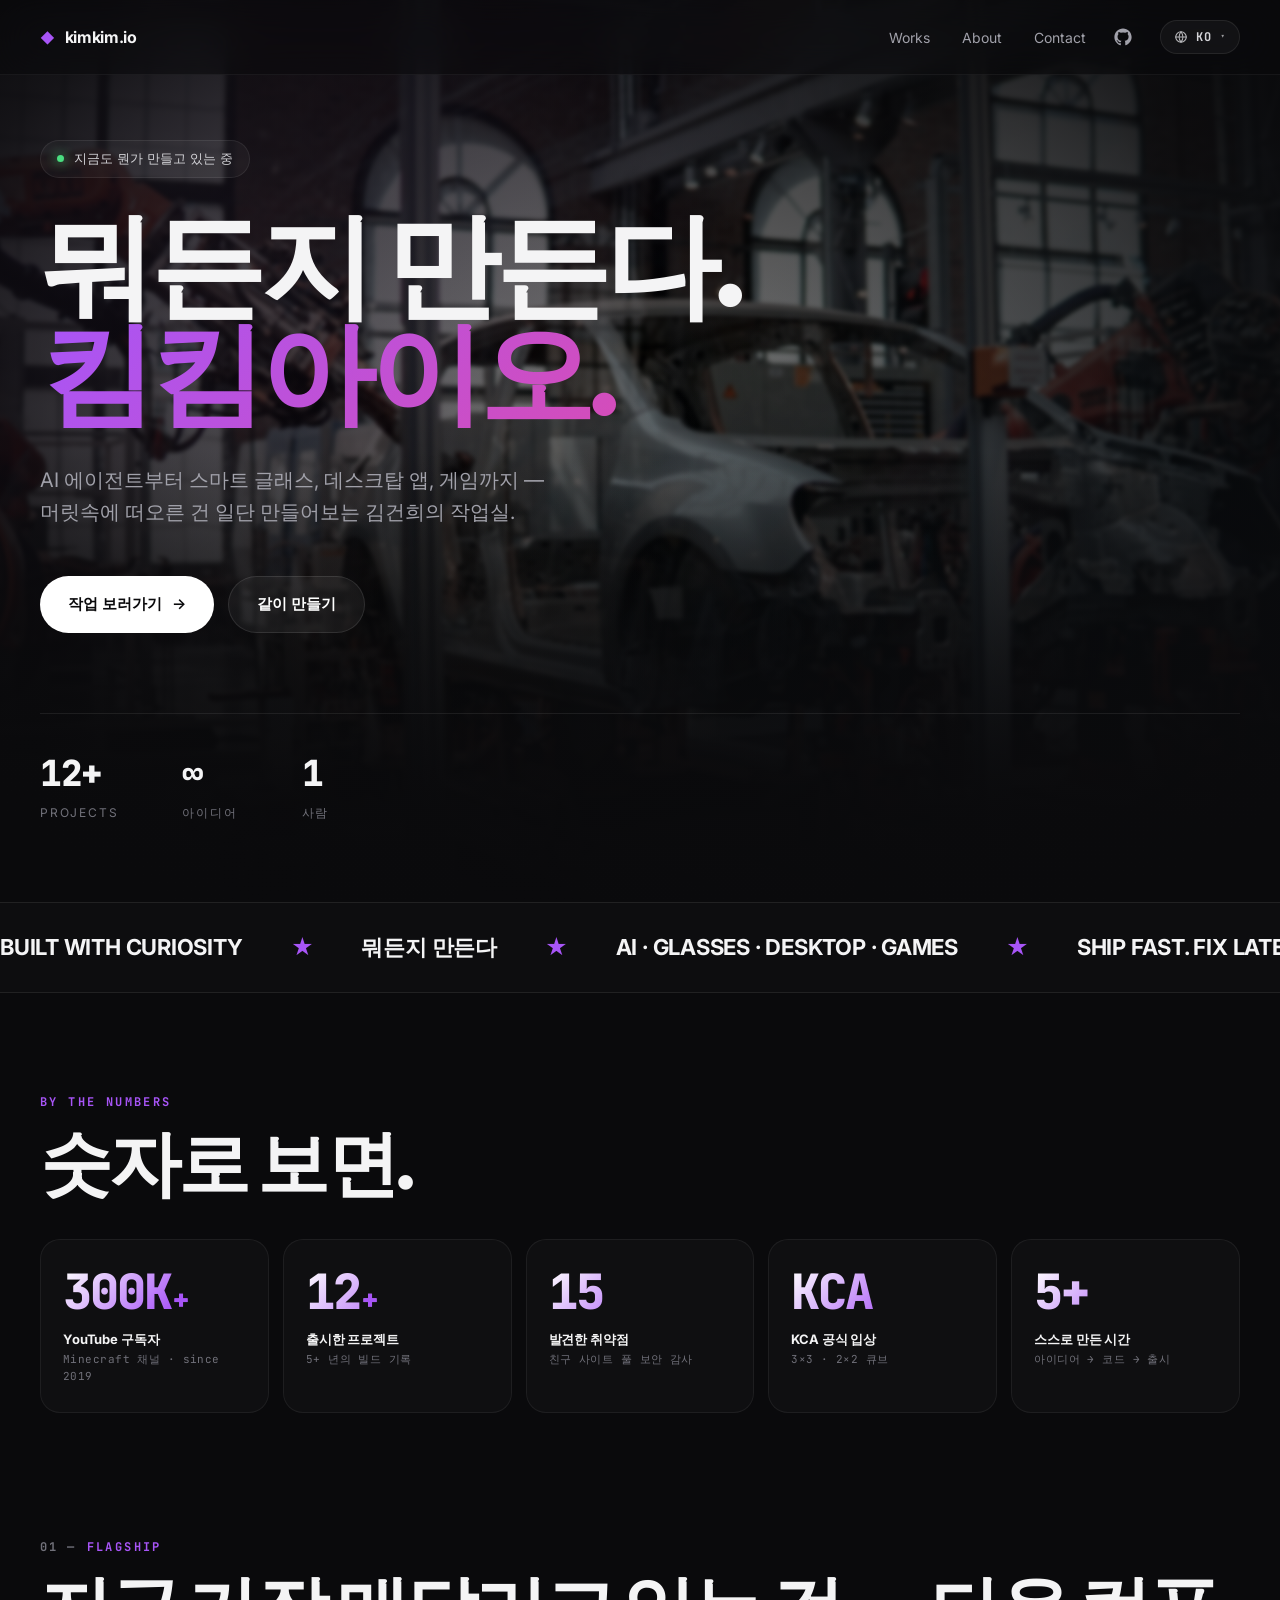
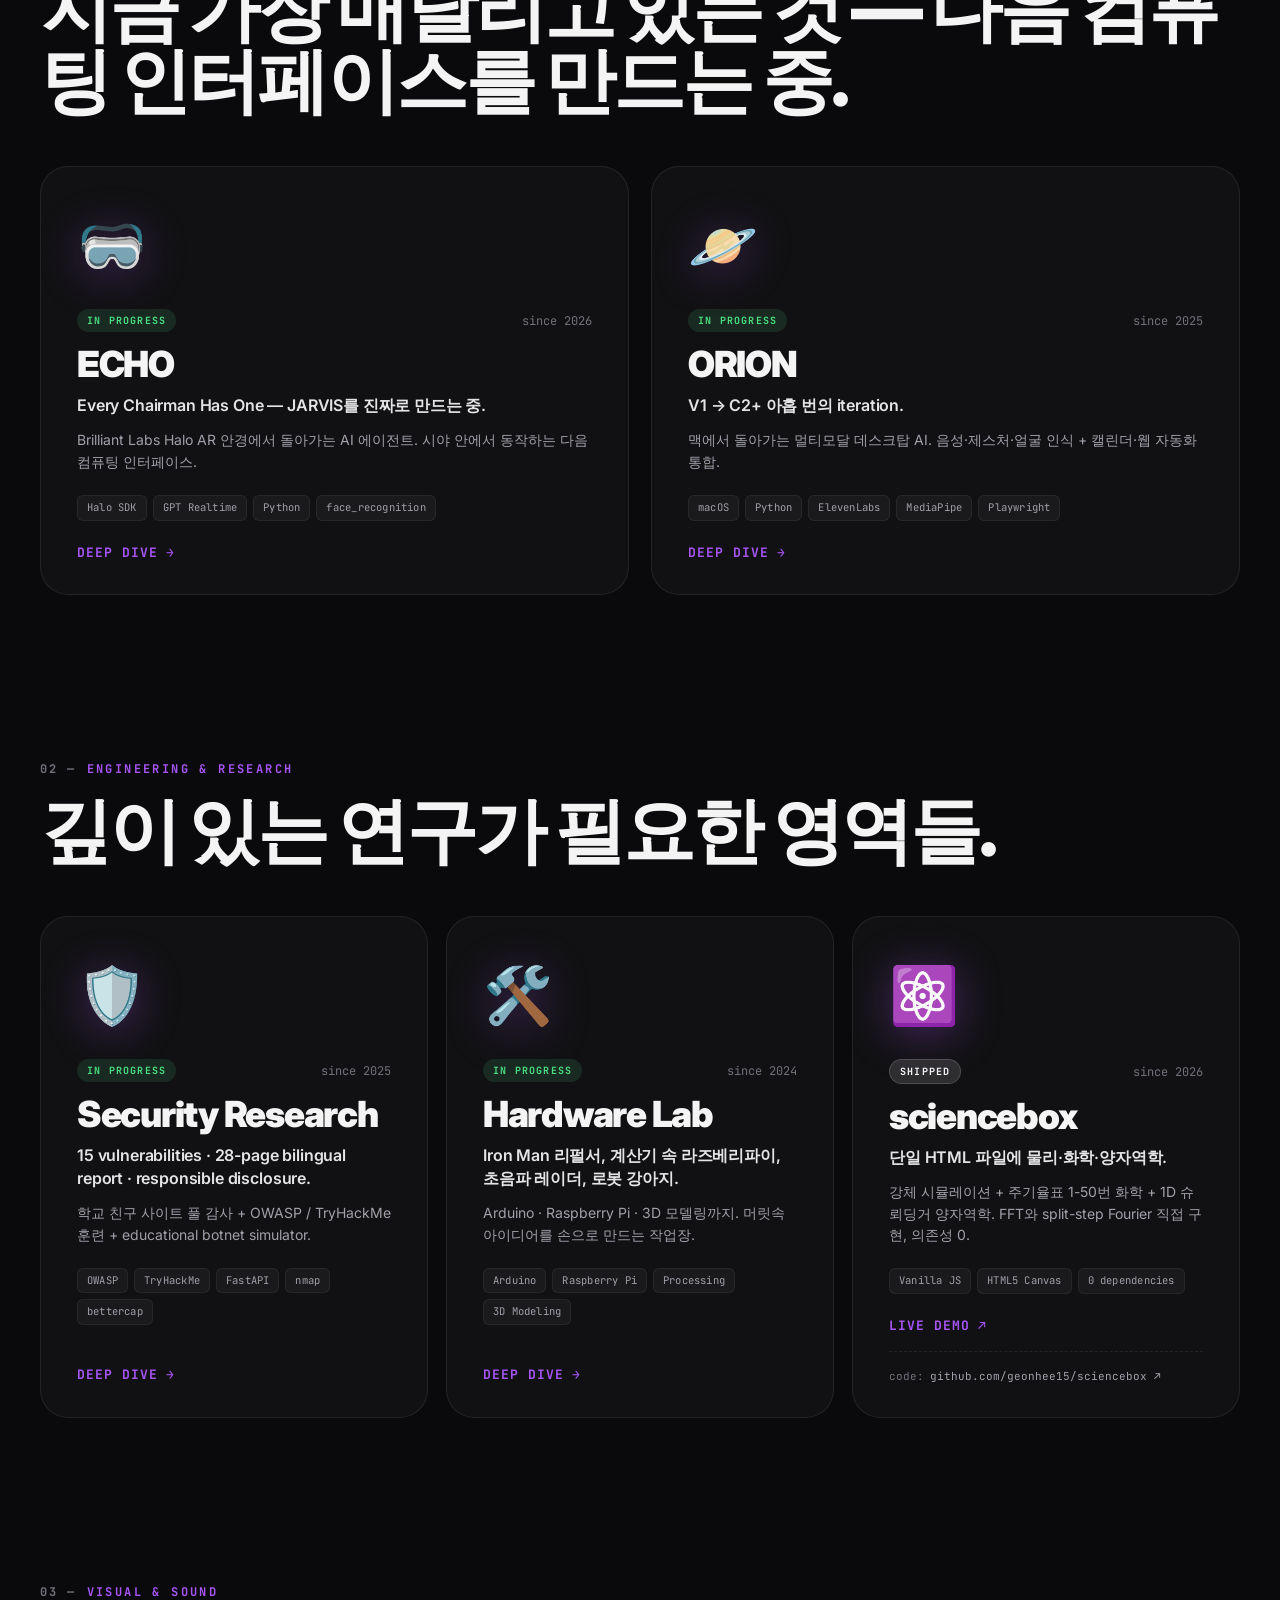
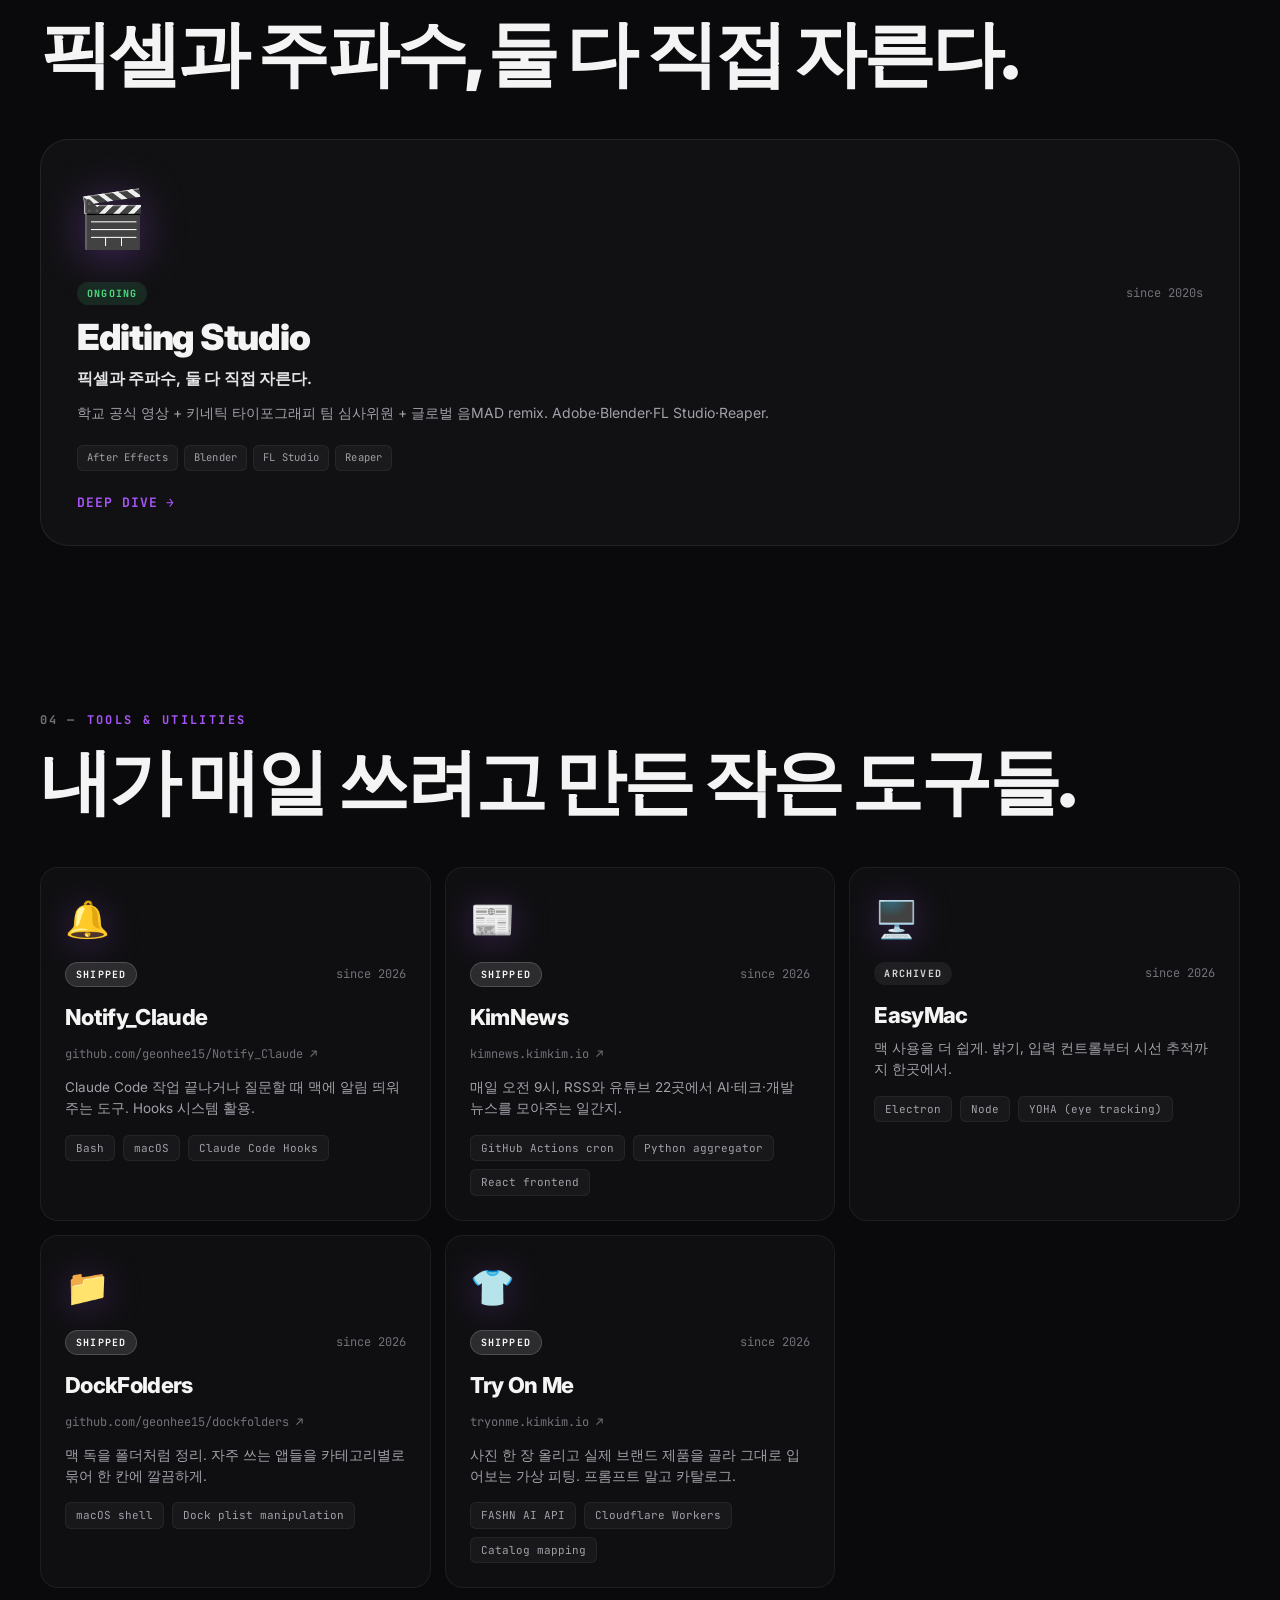
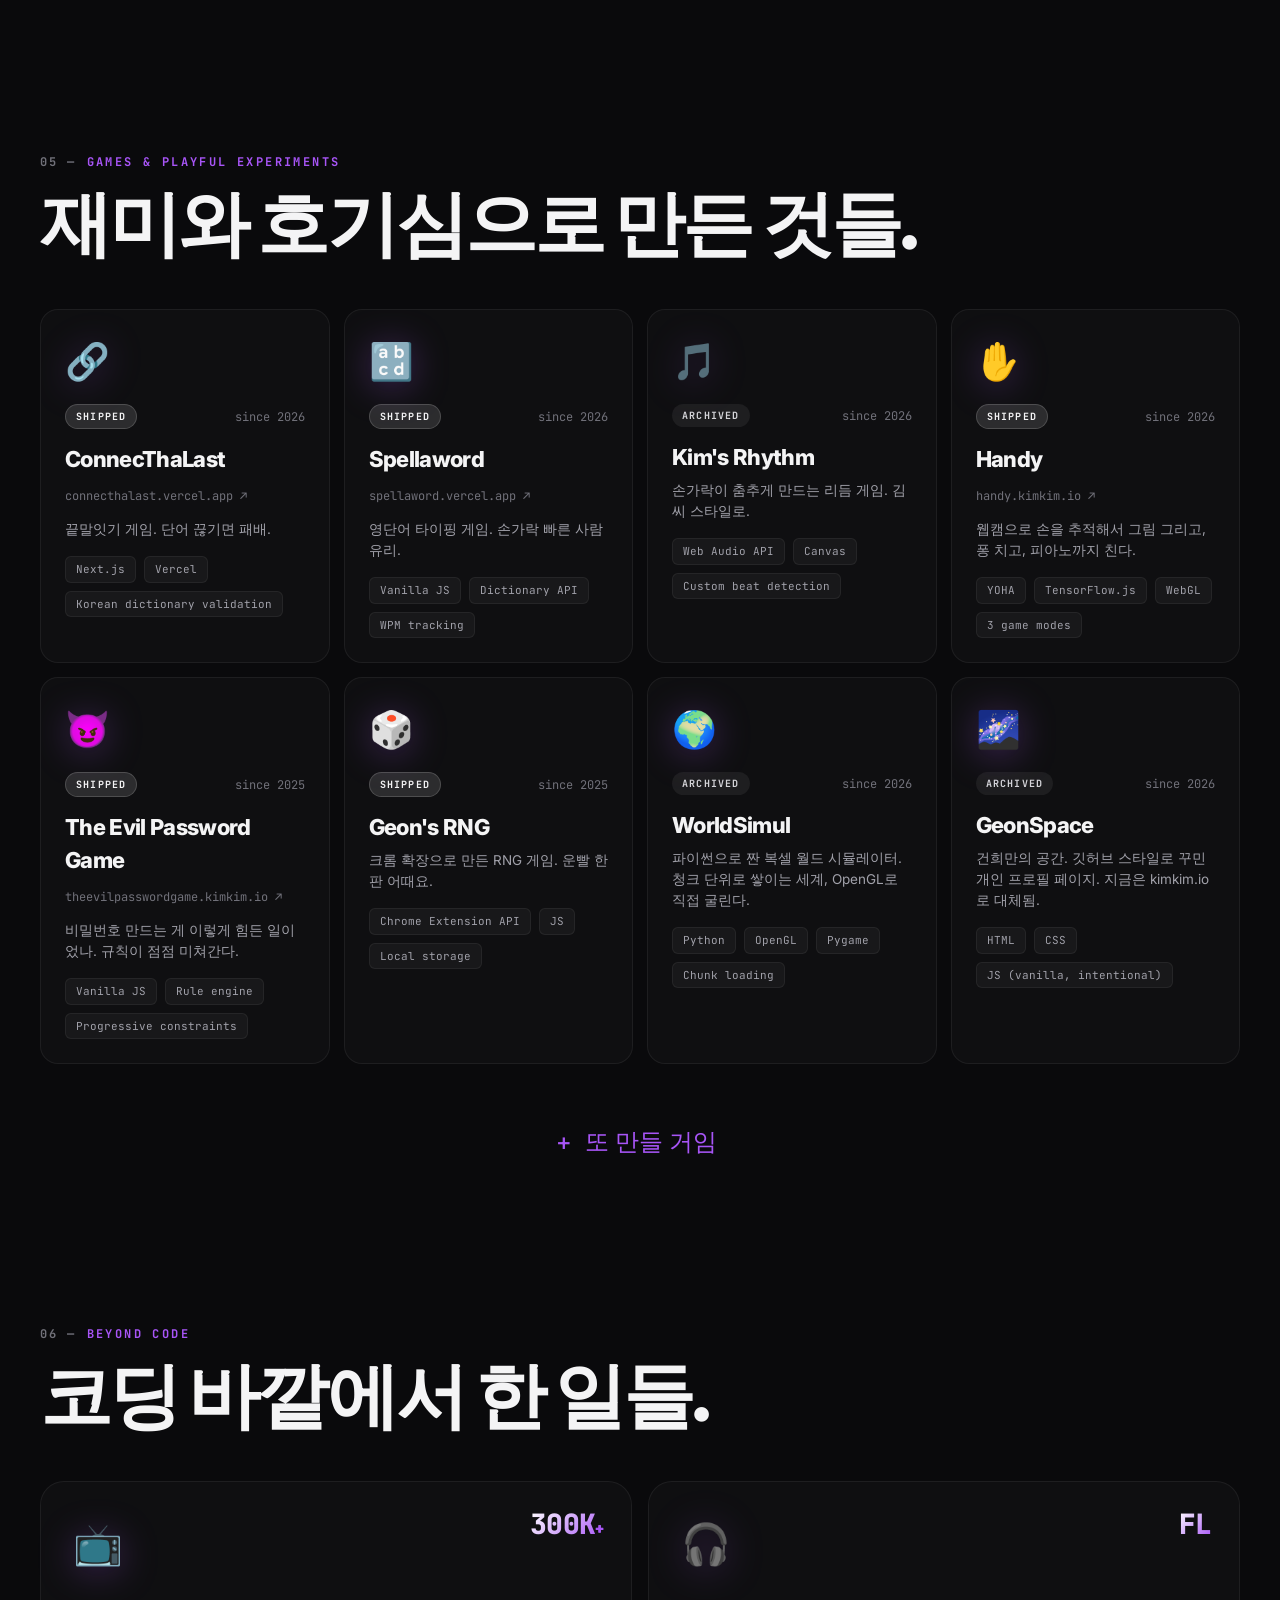
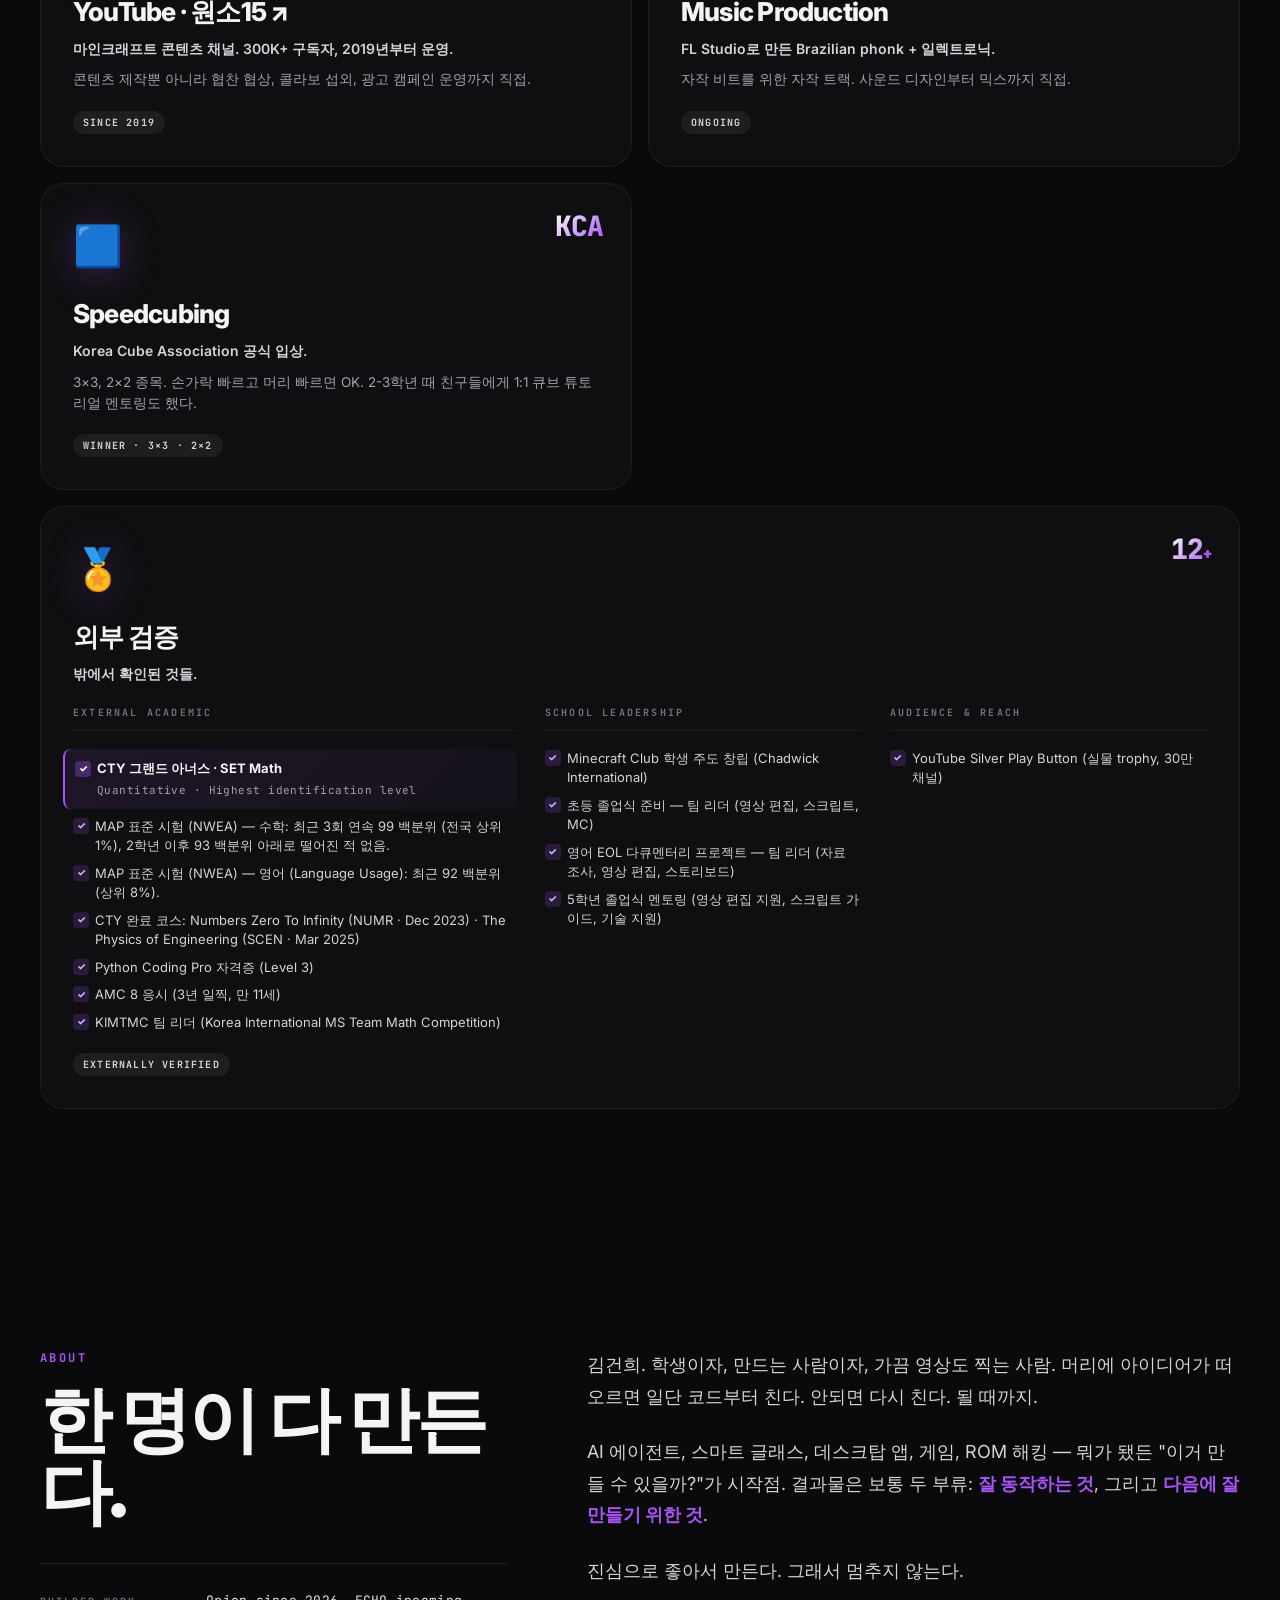
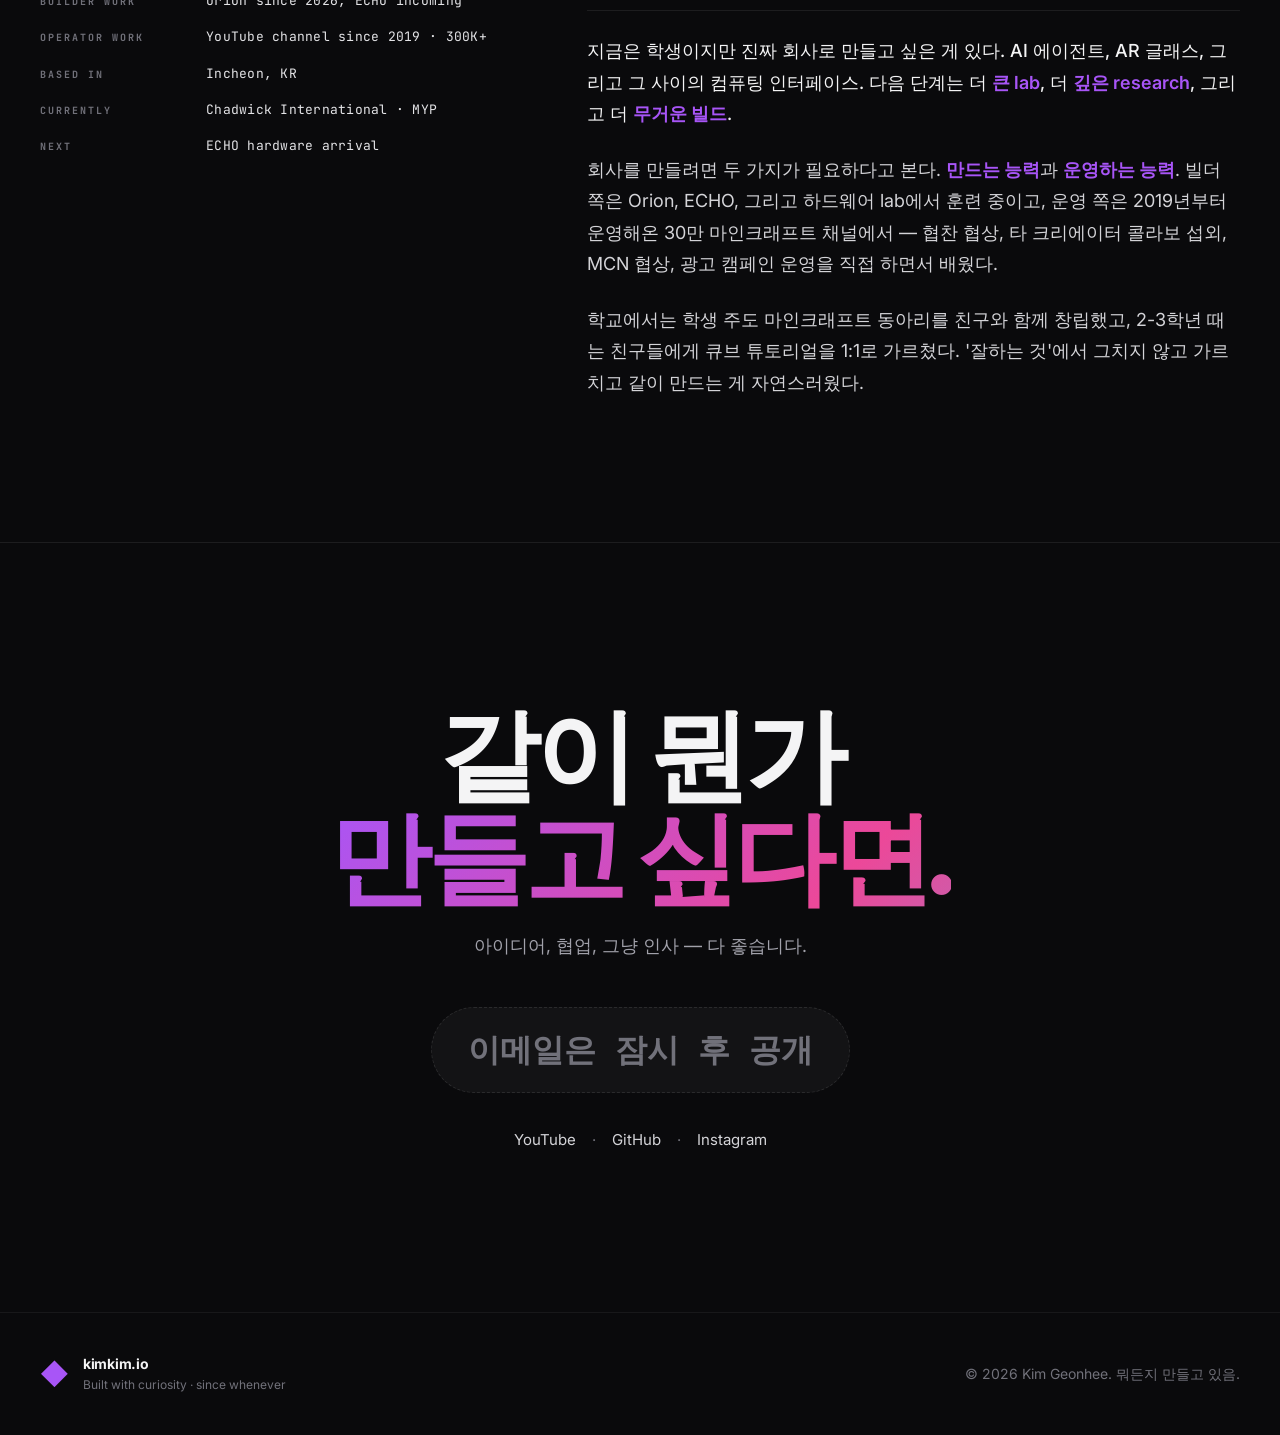
==== commit ac426004: "feat: 홈 IA 6 섹션 리팩토링 + sciencebox/Notify_Claude 신규 카드 기존 평면 구조 (Major Projects 5 / Experiments 12 / " ====
--- a/index.html
+++ b/index.html
@@ -118,14 +118,15 @@
   </div>
 </section>
 
-<!-- major projects -->
-<section class="major" id="major">
+<!-- ============================================
+     SECTION 1 — FLAGSHIP
+     ============================================ -->
+<section class="ia-section" id="flagship">
   <header class="section-header">
-    <div class="section-eyebrow" data-i18n="major.eyebrow">MAJOR PROJECTS</div>
-    <h2 class="section-title" data-i18n="major.title">깊게 파고 있는 네 가지.</h2>
-    <p class="section-sub" data-i18n="major.sub">각 프로젝트는 별도 페이지에서 자세히.</p>
+    <div class="section-eyebrow"><span class="section-num">01 —</span> FLAGSHIP</div>
+    <h2 class="section-title" data-i18n="section.flagship.title">지금 가장 매달리고 있는 것 — 다음 컴퓨팅 인터페이스를 만드는 중.</h2>
   </header>
-  <div class="major-grid">
+  <div class="flagship-grid">
     <a href="/works/echo/" class="major-card">
       <div class="major-card-emoji">🥽</div>
       <div class="major-card-meta">
@@ -159,7 +160,18 @@
         <span data-i18n="major.deepdive">Deep dive</span> <span class="arrow">→</span>
       </div>
     </a>
-
+  </div>
+</section>
+
+<!-- ============================================
+     SECTION 2 — ENGINEERING & RESEARCH
+     ============================================ -->
+<section class="ia-section" id="engineering">
+  <header class="section-header">
+    <div class="section-eyebrow"><span class="section-num">02 —</span> ENGINEERING & RESEARCH</div>
+    <h2 class="section-title" data-i18n="section.engineering.title">깊이 있는 연구가 필요한 영역들.</h2>
+  </header>
+  <div class="engineering-grid">
     <a href="/works/cybersecurity/" class="major-card">
       <div class="major-card-emoji">🛡️</div>
       <div class="major-card-meta">
@@ -194,6 +206,37 @@
       </div>
     </a>
 
+    <div class="major-card" role="link" tabindex="0" data-href="https://sciencebox.kimkim.io" aria-label="Open sciencebox live demo">
+      <div class="major-card-emoji">⚛️</div>
+      <div class="major-card-meta">
+        <span class="tag tag-shipped">SHIPPED</span>
+        <span class="major-card-year">since 2026</span>
+      </div>
+      <h3 class="major-card-title">sciencebox</h3>
+      <p class="major-card-tagline" data-i18n="major.sciencebox.tagline">단일 HTML 파일에 물리·화학·양자역학.</p>
+      <p class="major-card-desc" data-i18n="major.sciencebox.desc">강체 시뮬레이션 + 주기율표 1-50번 화학 + 1D 슈뢰딩거 양자역학. FFT와 split-step Fourier 직접 구현, 의존성 0.</p>
+      <div class="major-card-stack">
+        <span>Vanilla JS</span><span>HTML5 Canvas</span><span>0 dependencies</span>
+      </div>
+      <div class="major-card-cta">
+        <span data-i18n="major.openExternal">Live demo</span> <span class="arrow">↗</span>
+      </div>
+      <div class="major-card-extra-link">
+        <span>code:</span><a href="https://github.com/geonhee15/sciencebox" target="_blank" rel="noopener">github.com/geonhee15/sciencebox ↗</a>
+      </div>
+    </div>
+  </div>
+</section>
+
+<!-- ============================================
+     SECTION 3 — VISUAL & SOUND
+     ============================================ -->
+<section class="ia-section" id="visual-sound">
+  <header class="section-header">
+    <div class="section-eyebrow"><span class="section-num">03 —</span> VISUAL & SOUND</div>
+    <h2 class="section-title" data-i18n="section.visualSound.title">픽셀과 주파수, 둘 다 직접 자른다.</h2>
+  </header>
+  <div class="visualsound-grid">
     <a href="/works/editing-studio/" class="major-card">
       <div class="major-card-emoji">🎬</div>
       <div class="major-card-meta">
@@ -213,19 +256,96 @@
   </div>
 </section>
 
-<!-- experiments & games -->
-<section class="works" id="works">
+<!-- ============================================
+     SECTION 4 — TOOLS & UTILITIES
+     ============================================ -->
+<section class="ia-section" id="tools">
   <header class="section-header">
-    <div class="section-eyebrow" data-i18n="experiments.eyebrow">EXPERIMENTS & GAMES</div>
-    <h2 class="section-title" data-i18n="experiments.title">재미로 만든 것들.</h2>
-    <p class="section-sub" data-i18n="experiments.sub">주말 빌드, 작은 도구, 게임.</p>
-    <button class="filter-toggle" type="button" aria-pressed="false">
-      <span class="filter-dot" aria-hidden="true"></span>
-      <span class="filter-label" data-i18n="works.filter">체험 가능한 것들만 보기</span>
-    </button>
+    <div class="section-eyebrow"><span class="section-num">04 —</span> TOOLS & UTILITIES</div>
+    <h2 class="section-title" data-i18n="section.tools.title">내가 매일 쓰려고 만든 작은 도구들.</h2>
   </header>
 
-  <div class="grid">
+  <div class="tools-grid">
+    <a href="https://github.com/geonhee15/Notify_Claude" target="_blank" rel="noopener" class="card">
+      <div class="card-emoji">🔔</div>
+      <div class="card-meta">
+        <span class="tag tag-shipped">SHIPPED</span>
+        <span class="card-year">since 2026</span>
+      </div>
+      <h3 class="card-title">Notify_Claude</h3>
+      <span class="card-url">github.com/geonhee15/Notify_Claude ↗</span>
+      <p class="card-desc" data-i18n="card.notifyclaude.desc">Claude Code 작업 끝나거나 질문할 때 맥에 알림 띄워주는 도구. Hooks 시스템 활용.</p>
+      <div class="card-stack">
+        <span>Bash</span><span>macOS</span><span>Claude Code Hooks</span>
+      </div>
+    </a>
+    <a href="https://kimnews.kimkim.io/" target="_blank" rel="noopener" class="card" data-playable="true">
+      <div class="card-emoji">📰</div>
+      <div class="card-meta">
+        <span class="tag tag-shipped">SHIPPED</span>
+        <span class="card-year">since 2026</span>
+      </div>
+      <h3 class="card-title">KimNews</h3>
+      <span class="card-url">kimnews.kimkim.io ↗</span>
+      <p class="card-desc" data-i18n="card.kimnews">매일 오전 9시, RSS와 유튜브 22곳에서 AI·테크·개발 뉴스를 모아주는 일간지.</p>
+      <div class="card-stack">
+        <span>GitHub Actions cron</span><span>Python aggregator</span><span>React frontend</span>
+      </div>
+    </a>
+
+    <a href="#" class="card">
+      <div class="card-emoji">🖥️</div>
+      <div class="card-meta">
+        <span class="tag">ARCHIVED</span>
+        <span class="card-year">since 2026</span>
+      </div>
+      <h3 class="card-title">EasyMac</h3>
+      <p class="card-desc" data-i18n="card.easymac">맥 사용을 더 쉽게. 밝기, 입력 컨트롤부터 시선 추적까지 한곳에서.</p>
+      <div class="card-stack">
+        <span>Electron</span><span>Node</span><span>YOHA (eye tracking)</span>
+      </div>
+    </a>
+
+    <a href="https://github.com/geonhee15/dockfolders" target="_blank" rel="noopener" class="card" data-playable="true">
+      <div class="card-emoji">📁</div>
+      <div class="card-meta">
+        <span class="tag tag-shipped">SHIPPED</span>
+        <span class="card-year">since 2026</span>
+      </div>
+      <h3 class="card-title">DockFolders</h3>
+      <span class="card-url">github.com/geonhee15/dockfolders ↗</span>
+      <p class="card-desc" data-i18n="card.dockfolders">맥 독을 폴더처럼 정리. 자주 쓰는 앱들을 카테고리별로 묶어 한 칸에 깔끔하게.</p>
+      <div class="card-stack">
+        <span>macOS shell</span><span>Dock plist manipulation</span>
+      </div>
+    </a>
+
+    <a href="https://tryonme.kimkim.io/" target="_blank" rel="noopener" class="card" data-playable="true">
+      <div class="card-emoji">👕</div>
+      <div class="card-meta">
+        <span class="tag tag-shipped">SHIPPED</span>
+        <span class="card-year">since 2026</span>
+      </div>
+      <h3 class="card-title">Try On Me</h3>
+      <span class="card-url">tryonme.kimkim.io ↗</span>
+      <p class="card-desc" data-i18n="card.tryonme">사진 한 장 올리고 실제 브랜드 제품을 골라 그대로 입어보는 가상 피팅. 프롬프트 말고 카탈로그.</p>
+      <div class="card-stack">
+        <span>FASHN AI API</span><span>Cloudflare Workers</span><span>Catalog mapping</span>
+      </div>
+    </a>
+  </div>
+</section>
+
+<!-- ============================================
+     SECTION 5 — GAMES & PLAYFUL EXPERIMENTS
+     ============================================ -->
+<section class="ia-section" id="games">
+  <header class="section-header">
+    <div class="section-eyebrow"><span class="section-num">05 —</span> GAMES & PLAYFUL EXPERIMENTS</div>
+    <h2 class="section-title" data-i18n="section.games.title">재미와 호기심으로 만든 것들.</h2>
+  </header>
+
+  <div class="games-grid">
     <a href="https://connecthalast.vercel.app/" target="_blank" rel="noopener" class="card" data-playable="true">
       <div class="card-emoji">🔗</div>
       <div class="card-meta">
@@ -240,60 +360,6 @@
       </div>
     </a>
 
-    <a href="https://tryonme.kimkim.io/" target="_blank" rel="noopener" class="card" data-playable="true">
-      <div class="card-emoji">👕</div>
-      <div class="card-meta">
-        <span class="tag tag-shipped">SHIPPED</span>
-        <span class="card-year">since 2026</span>
-      </div>
-      <h3 class="card-title">Try On Me</h3>
-      <span class="card-url">tryonme.kimkim.io ↗</span>
-      <p class="card-desc" data-i18n="card.tryonme">사진 한 장 올리고 실제 브랜드 제품을 골라 그대로 입어보는 가상 피팅. 프롬프트 말고 카탈로그.</p>
-      <div class="card-stack">
-        <span>FASHN AI API</span><span>Cloudflare Workers</span><span>Catalog mapping</span>
-      </div>
-    </a>
-
-    <a href="https://kimnews.kimkim.io/" target="_blank" rel="noopener" class="card" data-playable="true">
-      <div class="card-emoji">📰</div>
-      <div class="card-meta">
-        <span class="tag tag-shipped">SHIPPED</span>
-        <span class="card-year">since 2026</span>
-      </div>
-      <h3 class="card-title">KimNews</h3>
-      <span class="card-url">kimnews.kimkim.io ↗</span>
-      <p class="card-desc" data-i18n="card.kimnews">매일 오전 9시, RSS와 유튜브 22곳에서 AI·테크·개발 뉴스를 모아주는 일간지.</p>
-      <div class="card-stack">
-        <span>GitHub Actions cron</span><span>Python aggregator</span><span>React frontend</span>
-      </div>
-    </a>
-
-    <a href="#" class="card">
-      <div class="card-emoji">🖥️</div>
-      <div class="card-meta">
-        <span class="tag">ARCHIVED</span>
-        <span class="card-year">since 2026</span>
-      </div>
-      <h3 class="card-title">EasyMac</h3>
-      <p class="card-desc" data-i18n="card.easymac">맥 사용을 더 쉽게. 밝기, 입력 컨트롤부터 시선 추적까지 한곳에서.</p>
-      <div class="card-stack">
-        <span>Electron</span><span>Node</span><span>YOHA (eye tracking)</span>
-      </div>
-    </a>
-
-    <a href="#" class="card">
-      <div class="card-emoji">🎵</div>
-      <div class="card-meta">
-        <span class="tag">ARCHIVED</span>
-        <span class="card-year">since 2026</span>
-      </div>
-      <h3 class="card-title">Kim's Rhythm</h3>
-      <p class="card-desc" data-i18n="card.kimsrhythm">손가락이 춤추게 만드는 리듬 게임. 김씨 스타일로.</p>
-      <div class="card-stack">
-        <span>Web Audio API</span><span>Canvas</span><span>Custom beat detection</span>
-      </div>
-    </a>
-
     <a href="https://spellaword.vercel.app/" target="_blank" rel="noopener" class="card" data-playable="true">
       <div class="card-emoji">🔡</div>
       <div class="card-meta">
@@ -308,6 +374,19 @@
       </div>
     </a>
 
+    <a href="#" class="card">
+      <div class="card-emoji">🎵</div>
+      <div class="card-meta">
+        <span class="tag">ARCHIVED</span>
+        <span class="card-year">since 2026</span>
+      </div>
+      <h3 class="card-title">Kim's Rhythm</h3>
+      <p class="card-desc" data-i18n="card.kimsrhythm">손가락이 춤추게 만드는 리듬 게임. 김씨 스타일로.</p>
+      <div class="card-stack">
+        <span>Web Audio API</span><span>Canvas</span><span>Custom beat detection</span>
+      </div>
+    </a>
+
     <a href="https://handy.kimkim.io/" target="_blank" rel="noopener" class="card" data-playable="true">
       <div class="card-emoji">✋</div>
       <div class="card-meta">
@@ -322,46 +401,6 @@
       </div>
     </a>
 
-    <a href="#" class="card">
-      <div class="card-emoji">🌌</div>
-      <div class="card-meta">
-        <span class="tag">ARCHIVED</span>
-        <span class="card-year">since 2026</span>
-      </div>
-      <h3 class="card-title">GeonSpace</h3>
-      <p class="card-desc" data-i18n="card.geonspace">건희만의 공간. 깃허브 스타일로 꾸민 개인 프로필 페이지. 지금은 kimkim.io로 대체됨.</p>
-      <div class="card-stack">
-        <span>HTML</span><span>CSS</span><span>JS (vanilla, intentional)</span>
-      </div>
-    </a>
-
-    <a href="https://github.com/geonhee15/dockfolders" target="_blank" rel="noopener" class="card" data-playable="true">
-      <div class="card-emoji">📁</div>
-      <div class="card-meta">
-        <span class="tag tag-shipped">SHIPPED</span>
-        <span class="card-year">since 2026</span>
-      </div>
-      <h3 class="card-title">DockFolders</h3>
-      <span class="card-url">github.com/geonhee15/dockfolders ↗</span>
-      <p class="card-desc" data-i18n="card.dockfolders">맥 독을 폴더처럼 정리. 자주 쓰는 앱들을 카테고리별로 묶어 한 칸에 깔끔하게.</p>
-      <div class="card-stack">
-        <span>macOS shell</span><span>Dock plist manipulation</span>
-      </div>
-    </a>
-
-    <a href="#" class="card">
-      <div class="card-emoji">🌍</div>
-      <div class="card-meta">
-        <span class="tag">ARCHIVED</span>
-        <span class="card-year">since 2026</span>
-      </div>
-      <h3 class="card-title">WorldSimul</h3>
-      <p class="card-desc" data-i18n="card.worldsimul">파이썬으로 짠 복셀 월드 시뮬레이터. 청크 단위로 쌓이는 세계, OpenGL로 직접 굴린다.</p>
-      <div class="card-stack">
-        <span>Python</span><span>OpenGL</span><span>Pygame</span><span>Chunk loading</span>
-      </div>
-    </a>
-
     <a href="https://theevilpasswordgame.kimkim.io/" target="_blank" rel="noopener" class="card" data-playable="true">
       <div class="card-emoji">😈</div>
       <div class="card-meta">
@@ -388,6 +427,32 @@
         <span>Chrome Extension API</span><span>JS</span><span>Local storage</span>
       </div>
     </a>
+
+    <a href="#" class="card">
+      <div class="card-emoji">🌍</div>
+      <div class="card-meta">
+        <span class="tag">ARCHIVED</span>
+        <span class="card-year">since 2026</span>
+      </div>
+      <h3 class="card-title">WorldSimul</h3>
+      <p class="card-desc" data-i18n="card.worldsimul">파이썬으로 짠 복셀 월드 시뮬레이터. 청크 단위로 쌓이는 세계, OpenGL로 직접 굴린다.</p>
+      <div class="card-stack">
+        <span>Python</span><span>OpenGL</span><span>Pygame</span><span>Chunk loading</span>
+      </div>
+    </a>
+
+    <a href="#" class="card">
+      <div class="card-emoji">🌌</div>
+      <div class="card-meta">
+        <span class="tag">ARCHIVED</span>
+        <span class="card-year">since 2026</span>
+      </div>
+      <h3 class="card-title">GeonSpace</h3>
+      <p class="card-desc" data-i18n="card.geonspace">건희만의 공간. 깃허브 스타일로 꾸민 개인 프로필 페이지. 지금은 kimkim.io로 대체됨.</p>
+      <div class="card-stack">
+        <span>HTML</span><span>CSS</span><span>JS (vanilla, intentional)</span>
+      </div>
+    </a>
   </div>
 
   <div class="more-soon">
@@ -395,12 +460,13 @@
   </div>
 </section>
 
-<!-- content & beyond -->
-<section class="beyond" id="beyond">
+<!-- ============================================
+     SECTION 6 — BEYOND CODE
+     ============================================ -->
+<section class="beyond ia-section" id="beyond">
   <header class="section-header">
-    <div class="section-eyebrow" data-i18n="beyond.eyebrow">CONTENT & BEYOND</div>
-    <h2 class="section-title" data-i18n="beyond.title">코드 바깥의 작업.</h2>
-    <p class="section-sub" data-i18n="beyond.sub">카메라, 음악, 그리고 큐브.</p>
+    <div class="section-eyebrow"><span class="section-num">06 —</span> BEYOND CODE</div>
+    <h2 class="section-title" data-i18n="section.beyond.title">코딩 바깥에서 한 일들.</h2>
   </header>
   <div class="beyond-grid">
     <a href="https://www.youtube.com/@원소15" target="_blank" rel="noopener" class="beyond-card beyond-card-link">
--- a/styles.css
+++ b/styles.css
@@ -455,6 +455,102 @@
 }
 @media (max-width: 1100px) {
   .major-grid { grid-template-columns: repeat(2, 1fr); }
+}
+
+/* ===== 6-section IA grids ===== */
+.ia-section { padding: 80px 0; }
+.ia-section .section-header { margin-bottom: 50px; }
+.ia-section .section-eyebrow {
+  display: inline-flex; align-items: baseline; gap: 10px;
+}
+.ia-section .section-num {
+  font-family: 'JetBrains Mono', monospace;
+  color: #71717a;
+  font-weight: 700;
+  letter-spacing: 0.18em;
+}
+
+.flagship-grid {
+  display: grid;
+  grid-template-columns: repeat(2, 1fr);
+  gap: 22px;
+  max-width: 1400px; margin: 0 auto;
+  padding: 0 40px;
+}
+.engineering-grid {
+  display: grid;
+  grid-template-columns: repeat(3, 1fr);
+  gap: 18px;
+  max-width: 1400px; margin: 0 auto;
+  padding: 0 40px;
+}
+.visualsound-grid {
+  display: grid;
+  grid-template-columns: 1fr;
+  max-width: 1400px; margin: 0 auto;
+  padding: 0 40px;
+}
+.tools-grid {
+  display: grid;
+  grid-template-columns: repeat(3, 1fr);
+  gap: 14px;
+  max-width: 1400px; margin: 0 auto;
+  padding: 0 40px;
+}
+.games-grid {
+  display: grid;
+  grid-template-columns: repeat(4, 1fr);
+  gap: 14px;
+  max-width: 1400px; margin: 0 auto;
+  padding: 0 40px;
+}
+
+/* small-card variant for tools/games (compact .card) */
+.tools-grid .card,
+.games-grid .card {
+  padding: 24px;
+  border-radius: 18px;
+}
+.tools-grid .card-emoji,
+.games-grid .card-emoji {
+  font-size: 36px;
+  margin-bottom: 16px;
+}
+.tools-grid .card-title,
+.games-grid .card-title { font-size: 22px; }
+.tools-grid .card-desc,
+.games-grid .card-desc { font-size: 13.5px; margin-bottom: 16px; }
+
+/* external-link card variant (sciencebox) — small ↗ in corner */
+.major-card .major-card-extra-link {
+  margin-top: 16px;
+  padding-top: 16px;
+  border-top: 1px dashed rgba(255,255,255,0.08);
+  font-family: 'JetBrains Mono', monospace;
+  font-size: 11px;
+  color: #71717a;
+  display: flex; align-items: center; gap: 6px;
+}
+.major-card .major-card-extra-link a {
+  color: #a1a1aa;
+  text-decoration: none;
+  transition: color .2s;
+}
+.major-card .major-card-extra-link a:hover { color: #c4b5fd; }
+
+@media (max-width: 1100px) {
+  .flagship-grid { grid-template-columns: 1fr; }
+  .engineering-grid { grid-template-columns: repeat(2, 1fr); }
+  .tools-grid { grid-template-columns: repeat(2, 1fr); }
+  .games-grid { grid-template-columns: repeat(3, 1fr); }
+}
+@media (max-width: 700px) {
+  .flagship-grid,
+  .engineering-grid,
+  .tools-grid { grid-template-columns: 1fr; padding: 0 24px; }
+  .games-grid { grid-template-columns: repeat(2, 1fr); padding: 0 24px; }
+  .visualsound-grid { padding: 0 24px; }
+  .ia-section { padding: 60px 0; }
 }
 .major-card {
   position: relative;
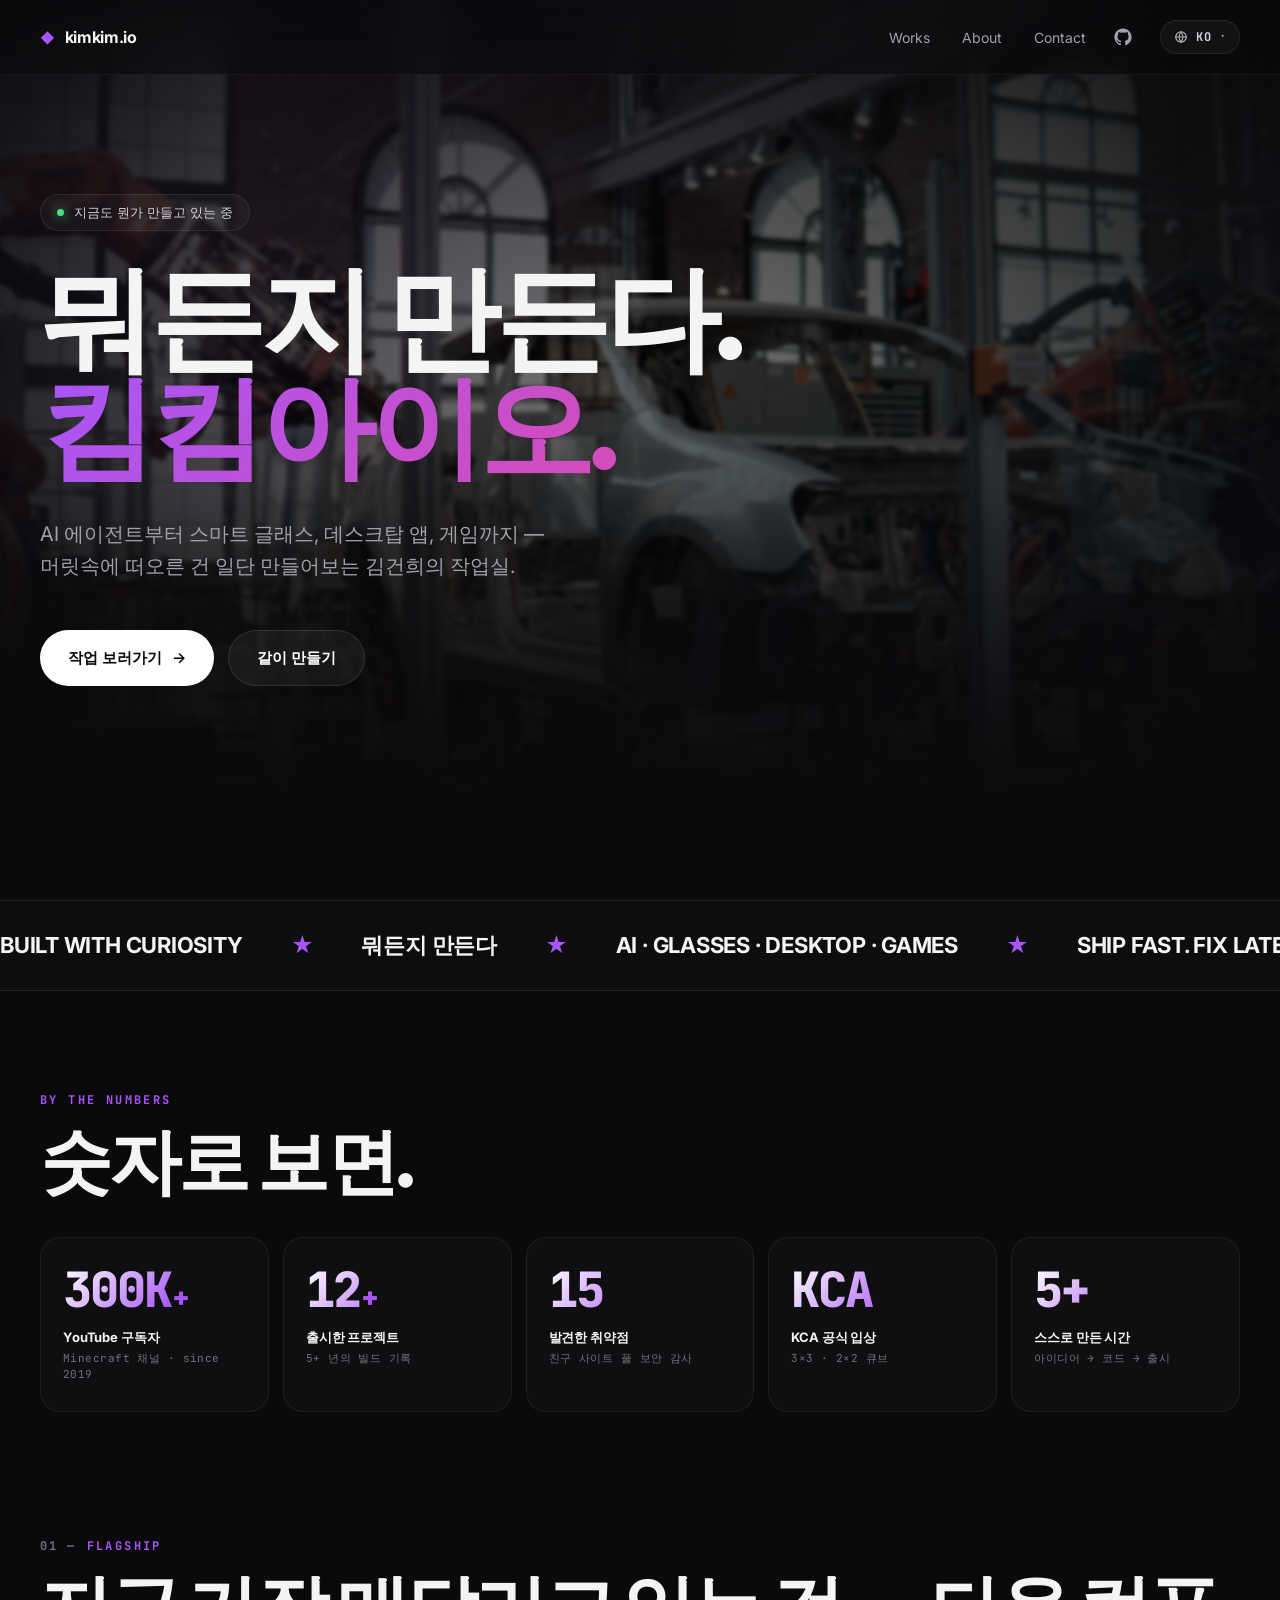
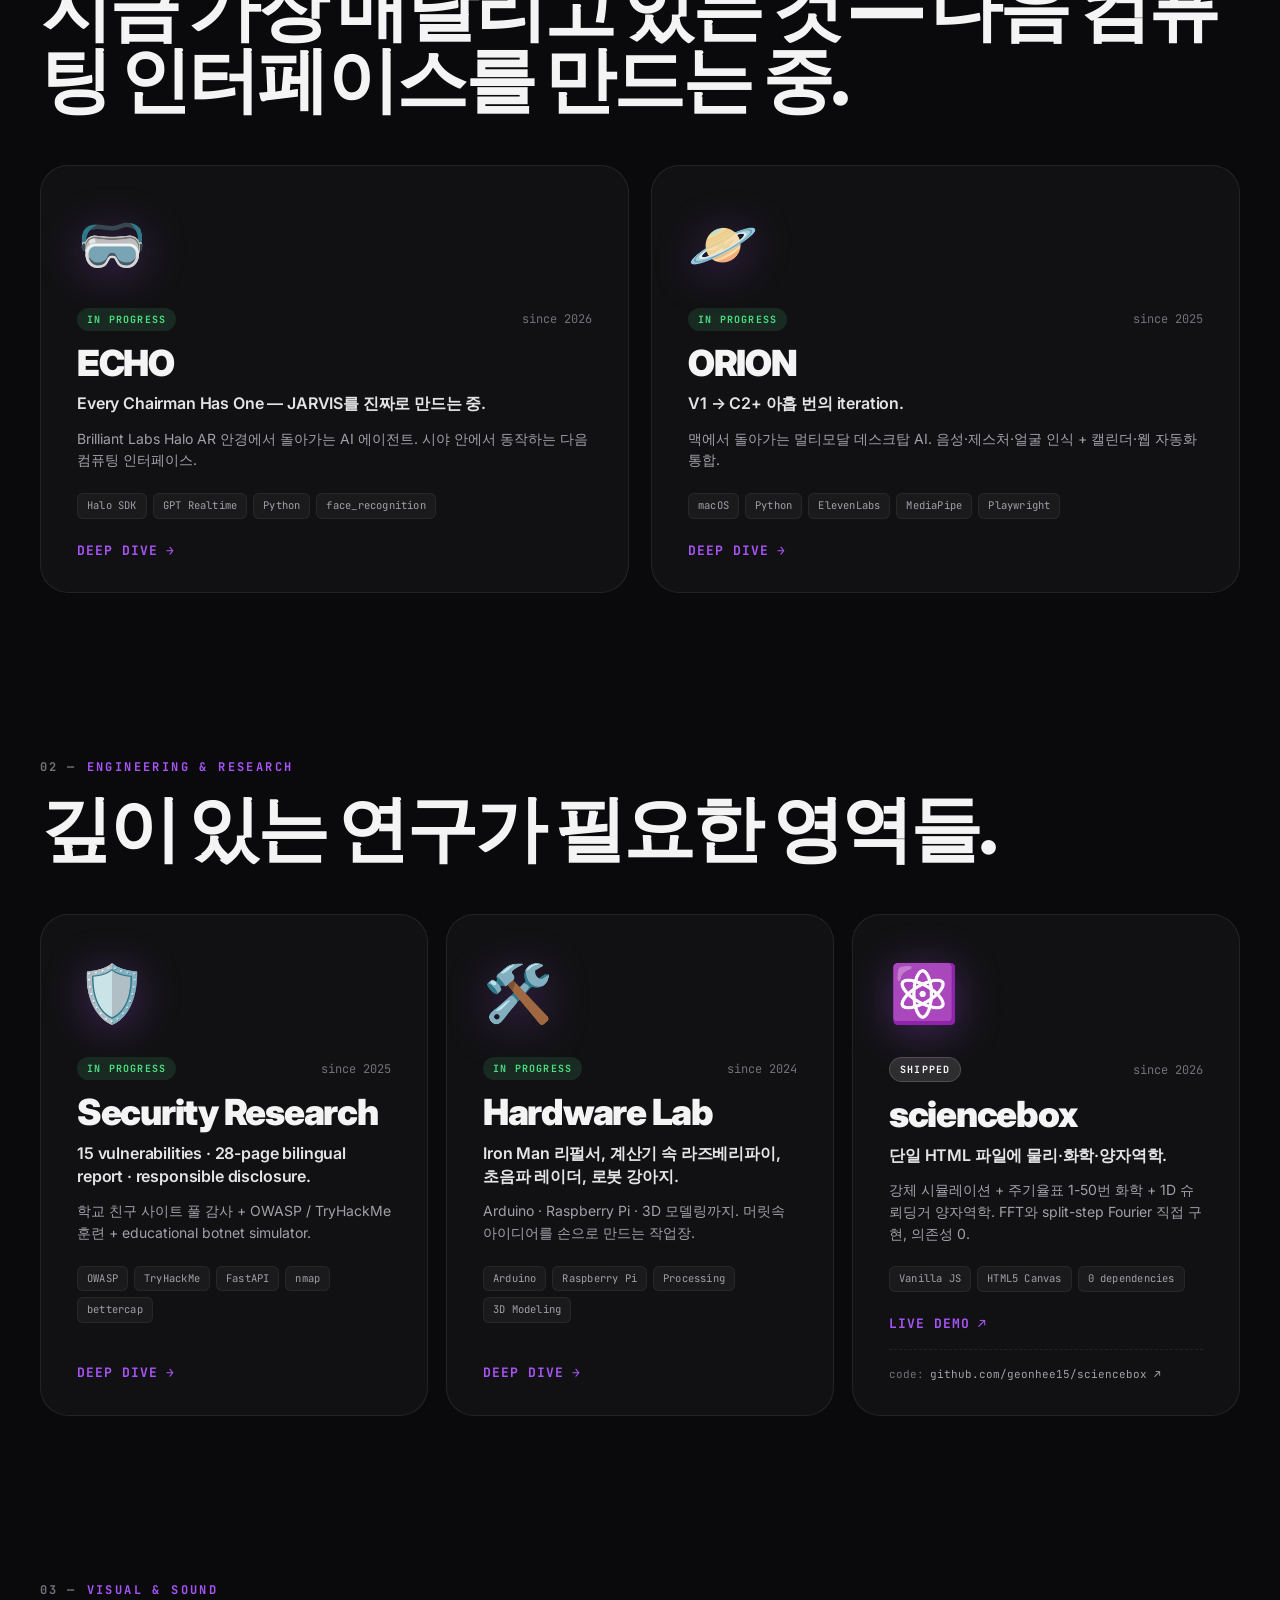
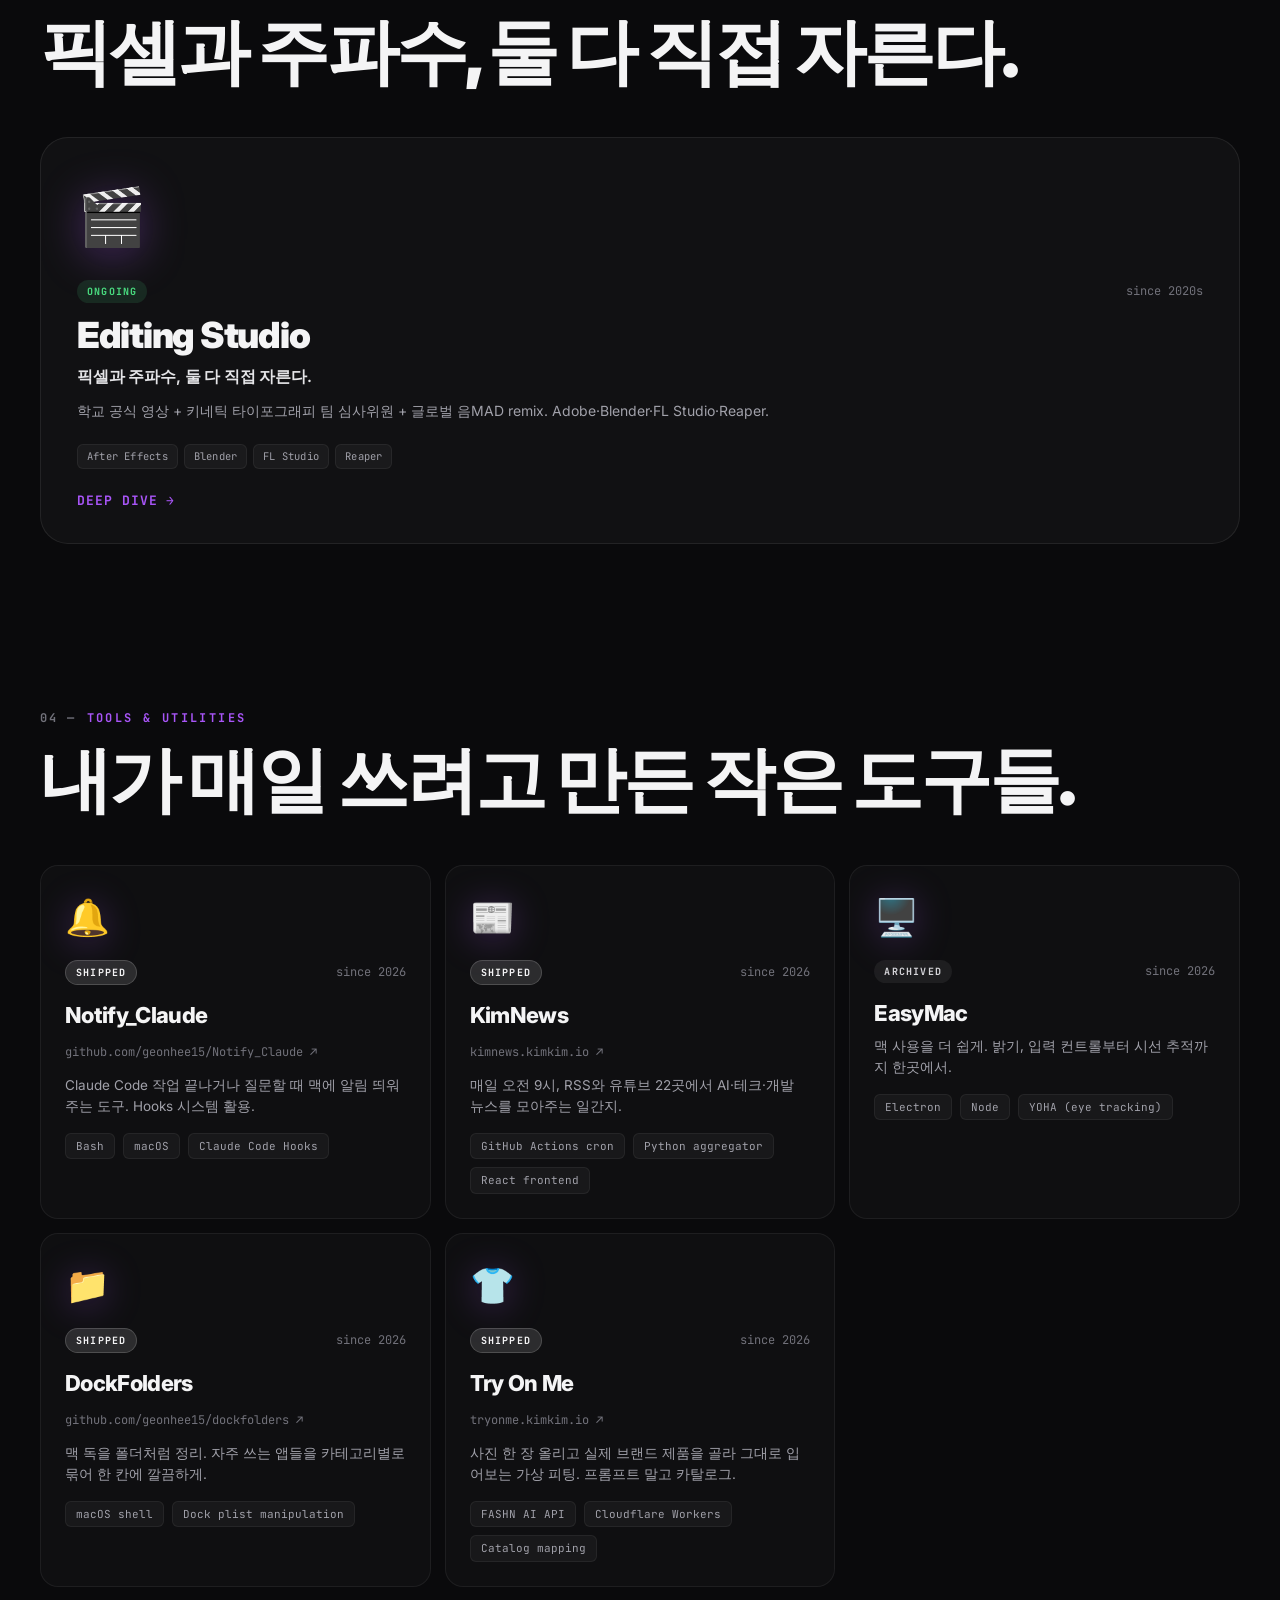
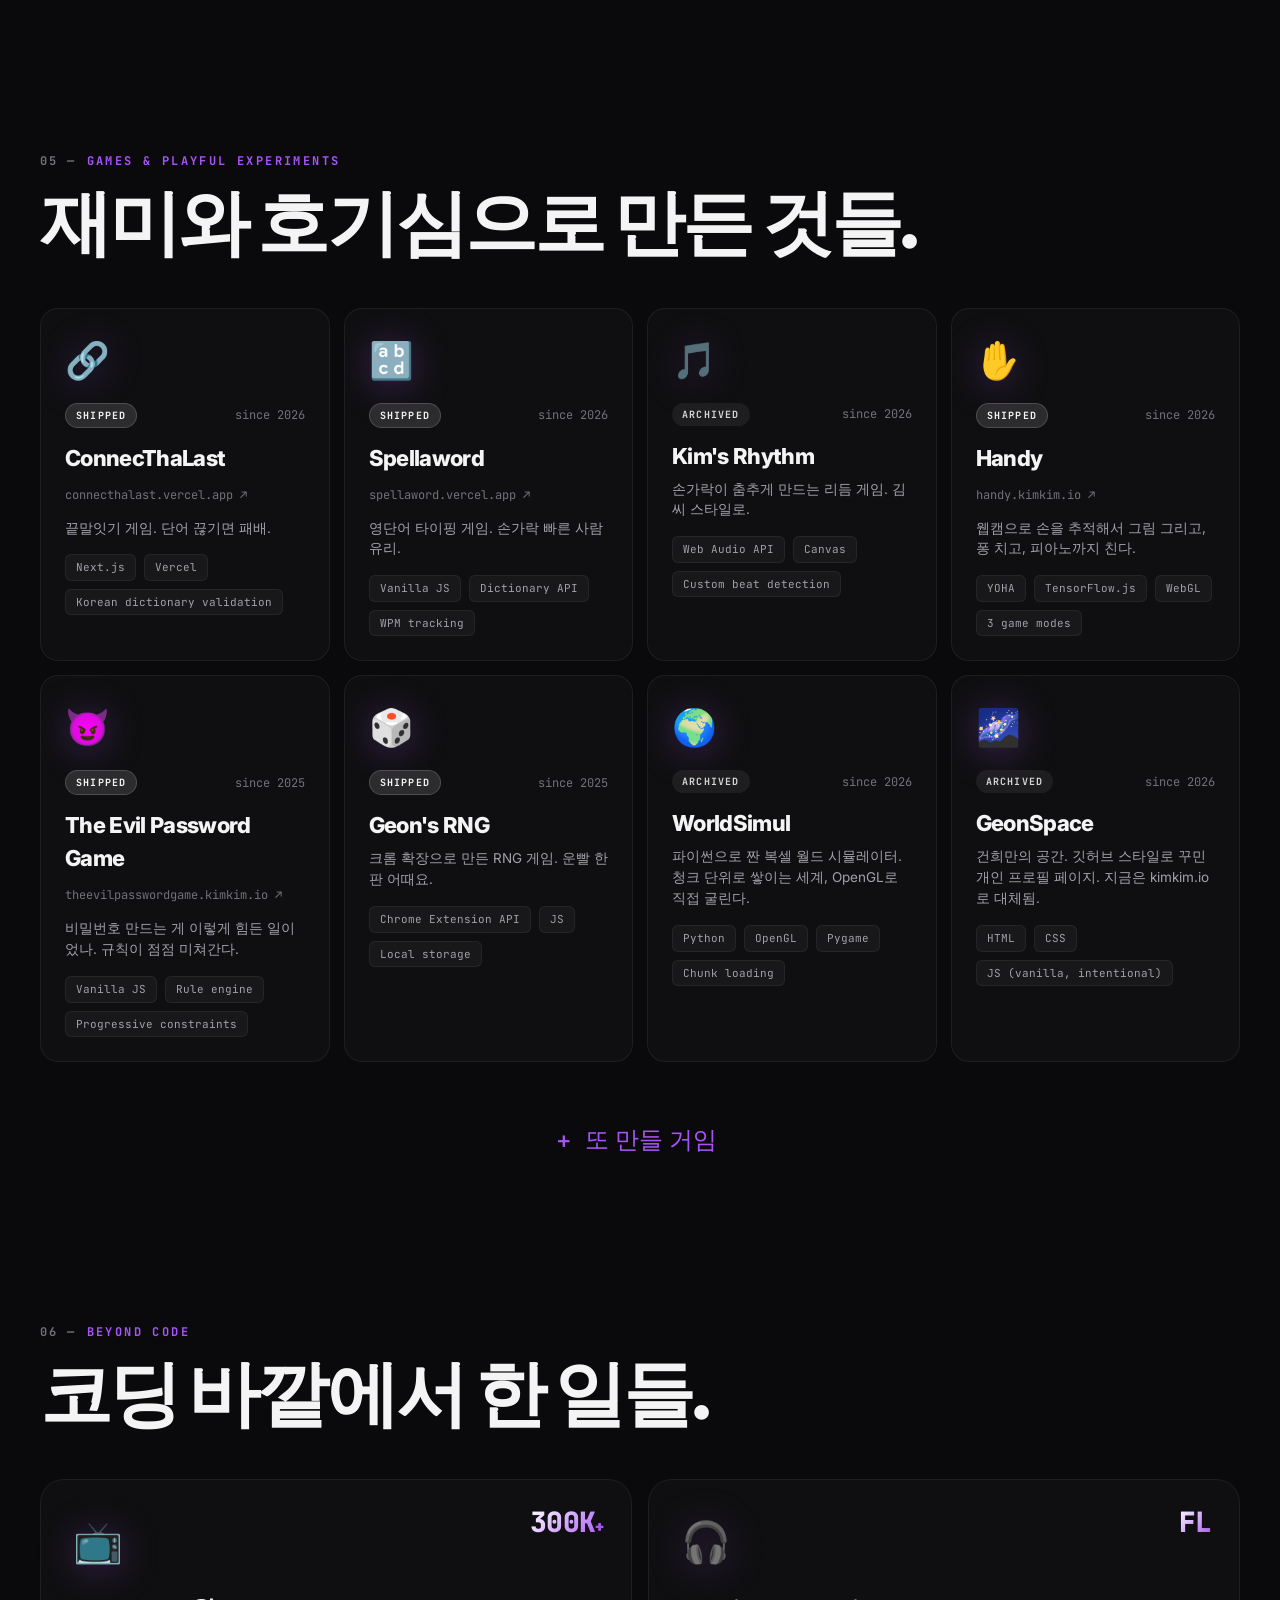
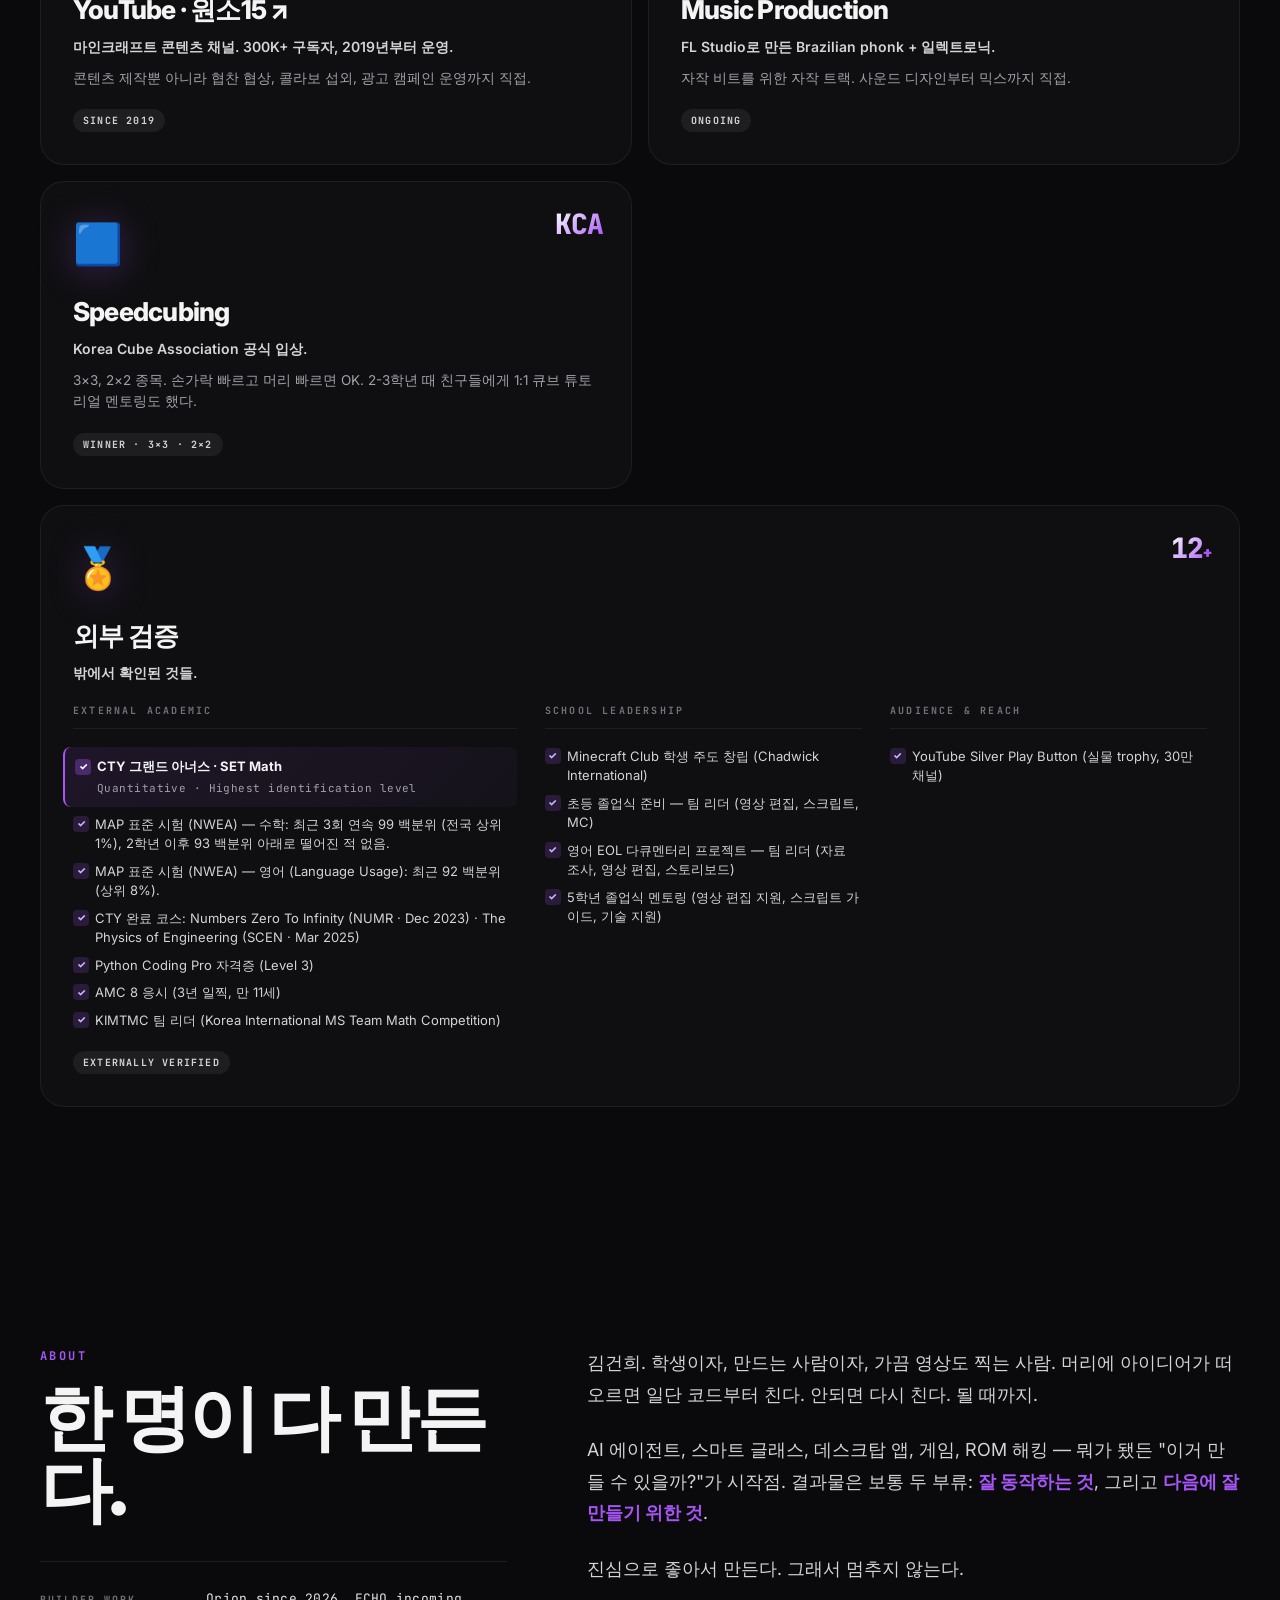
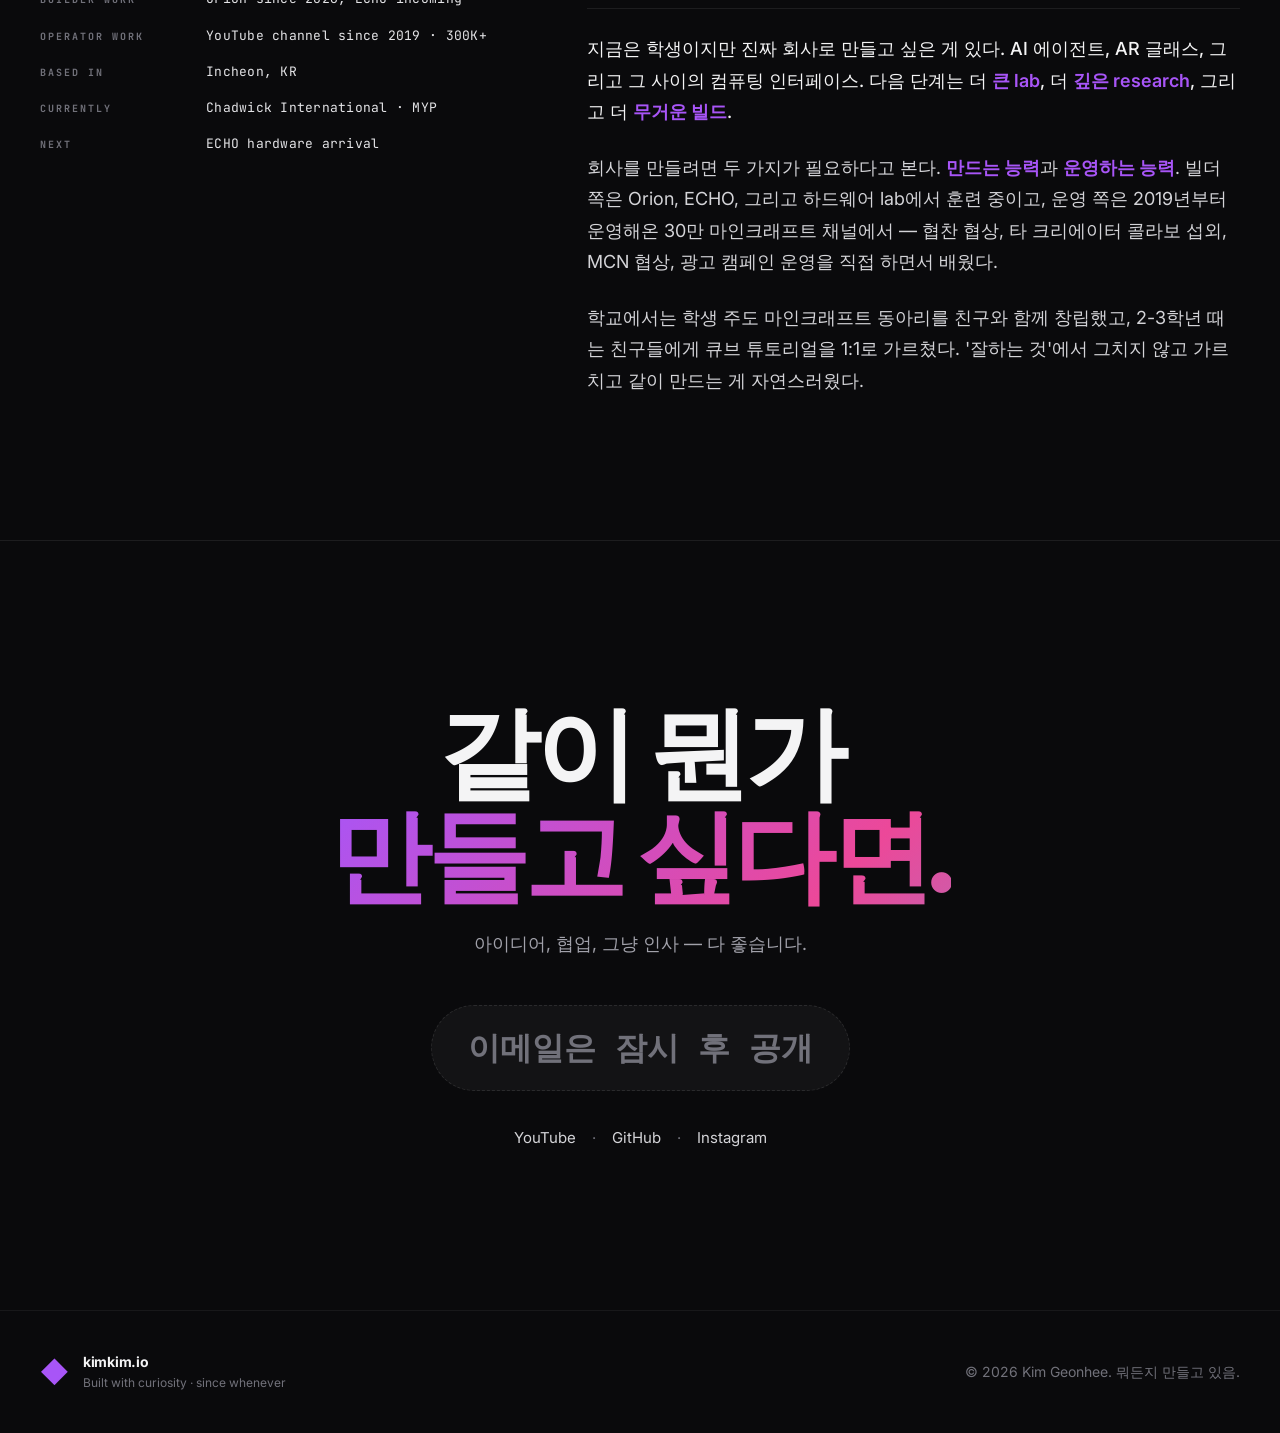
==== commit 35a98182: "tweak: Hero 직후 stats 블록(12+/∞/1) 삭제 — BY THE NUMBERS와 중복 정리 Hero 영역의 .hero-stats 통째 제거. BY THE NUMBE" ====
--- a/index.html
+++ b/index.html
@@ -49,21 +49,6 @@
       <span class="arrow">→</span>
     </a>
     <a href="#contact" class="btn btn-ghost" data-i18n="hero.cta2">같이 만들기</a>
-  </div>
-
-  <div class="hero-stats">
-    <div class="stat">
-      <div class="stat-num">12+</div>
-      <div class="stat-label" data-i18n="hero.stat1">Projects</div>
-    </div>
-    <div class="stat">
-      <div class="stat-num">∞</div>
-      <div class="stat-label" data-i18n="hero.stat2">아이디어</div>
-    </div>
-    <div class="stat">
-      <div class="stat-num">1</div>
-      <div class="stat-label" data-i18n="hero.stat3">사람</div>
-    </div>
   </div>
 </section>
 
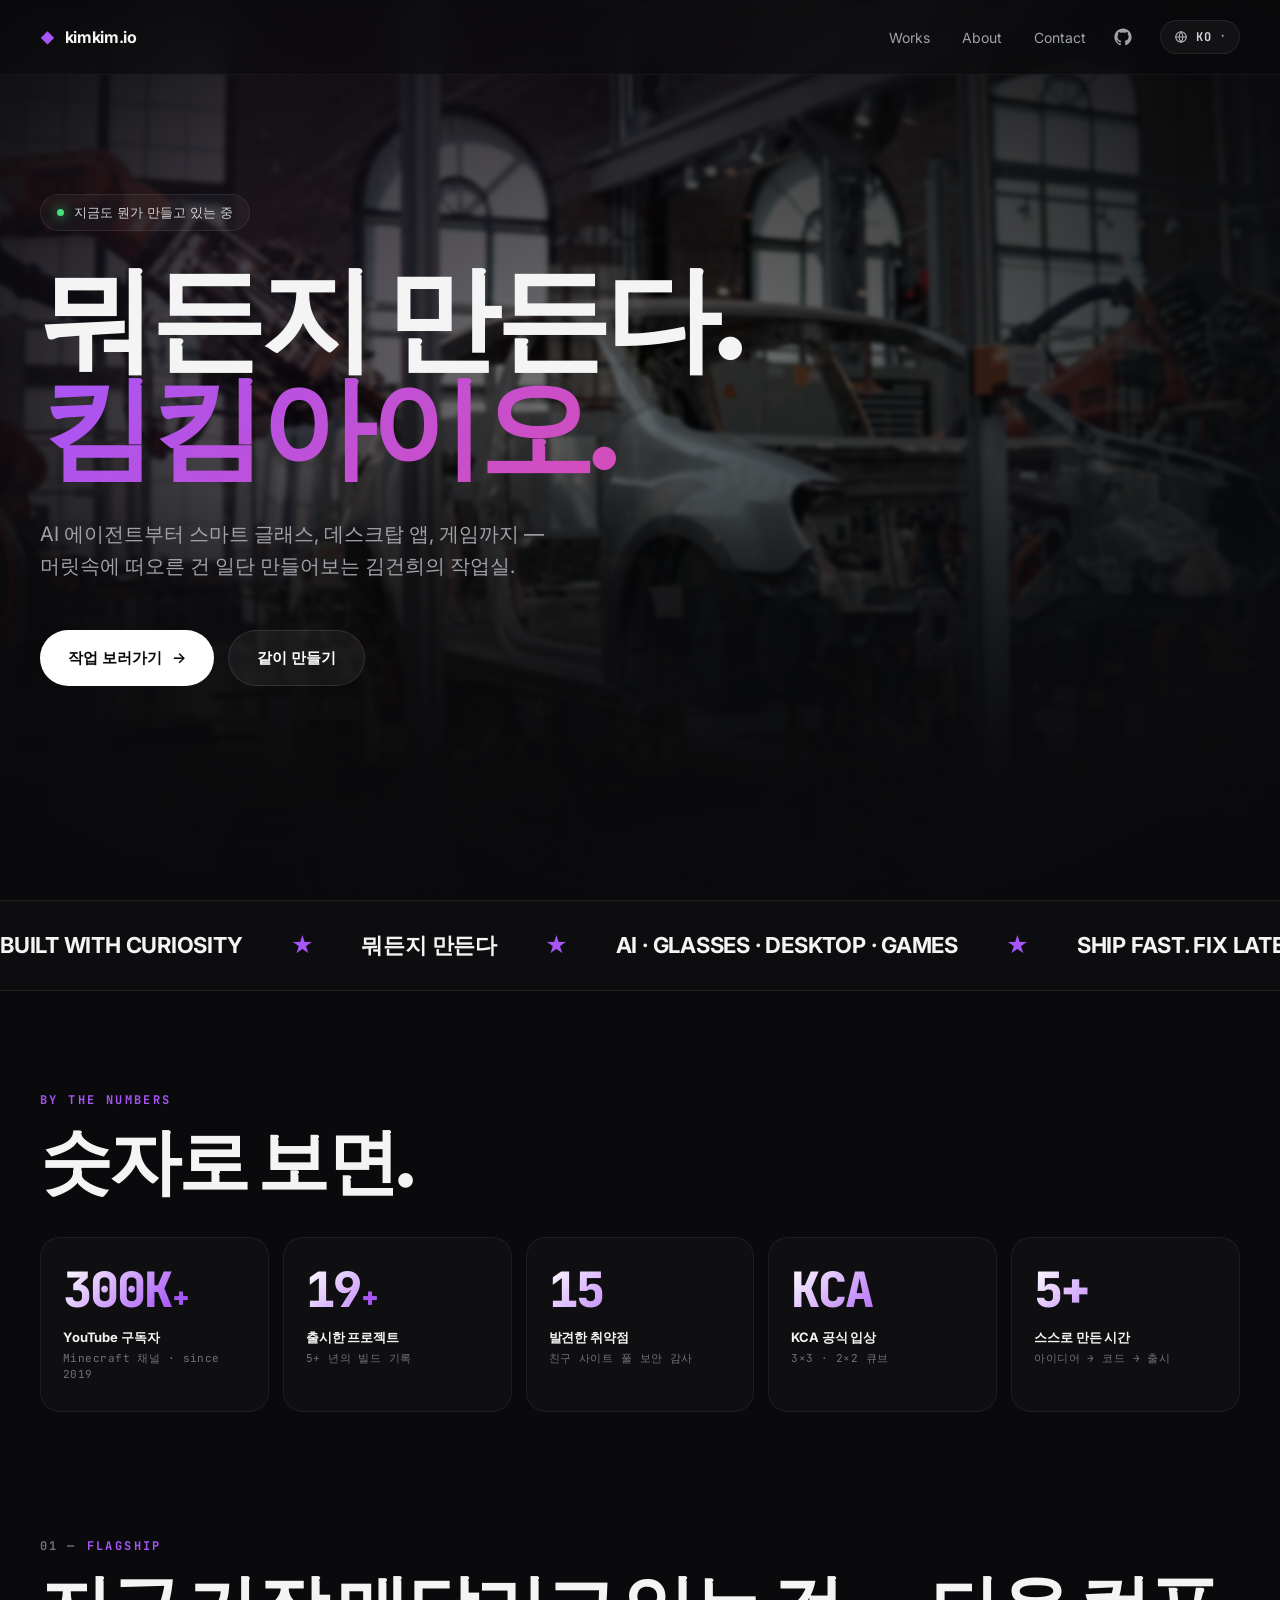
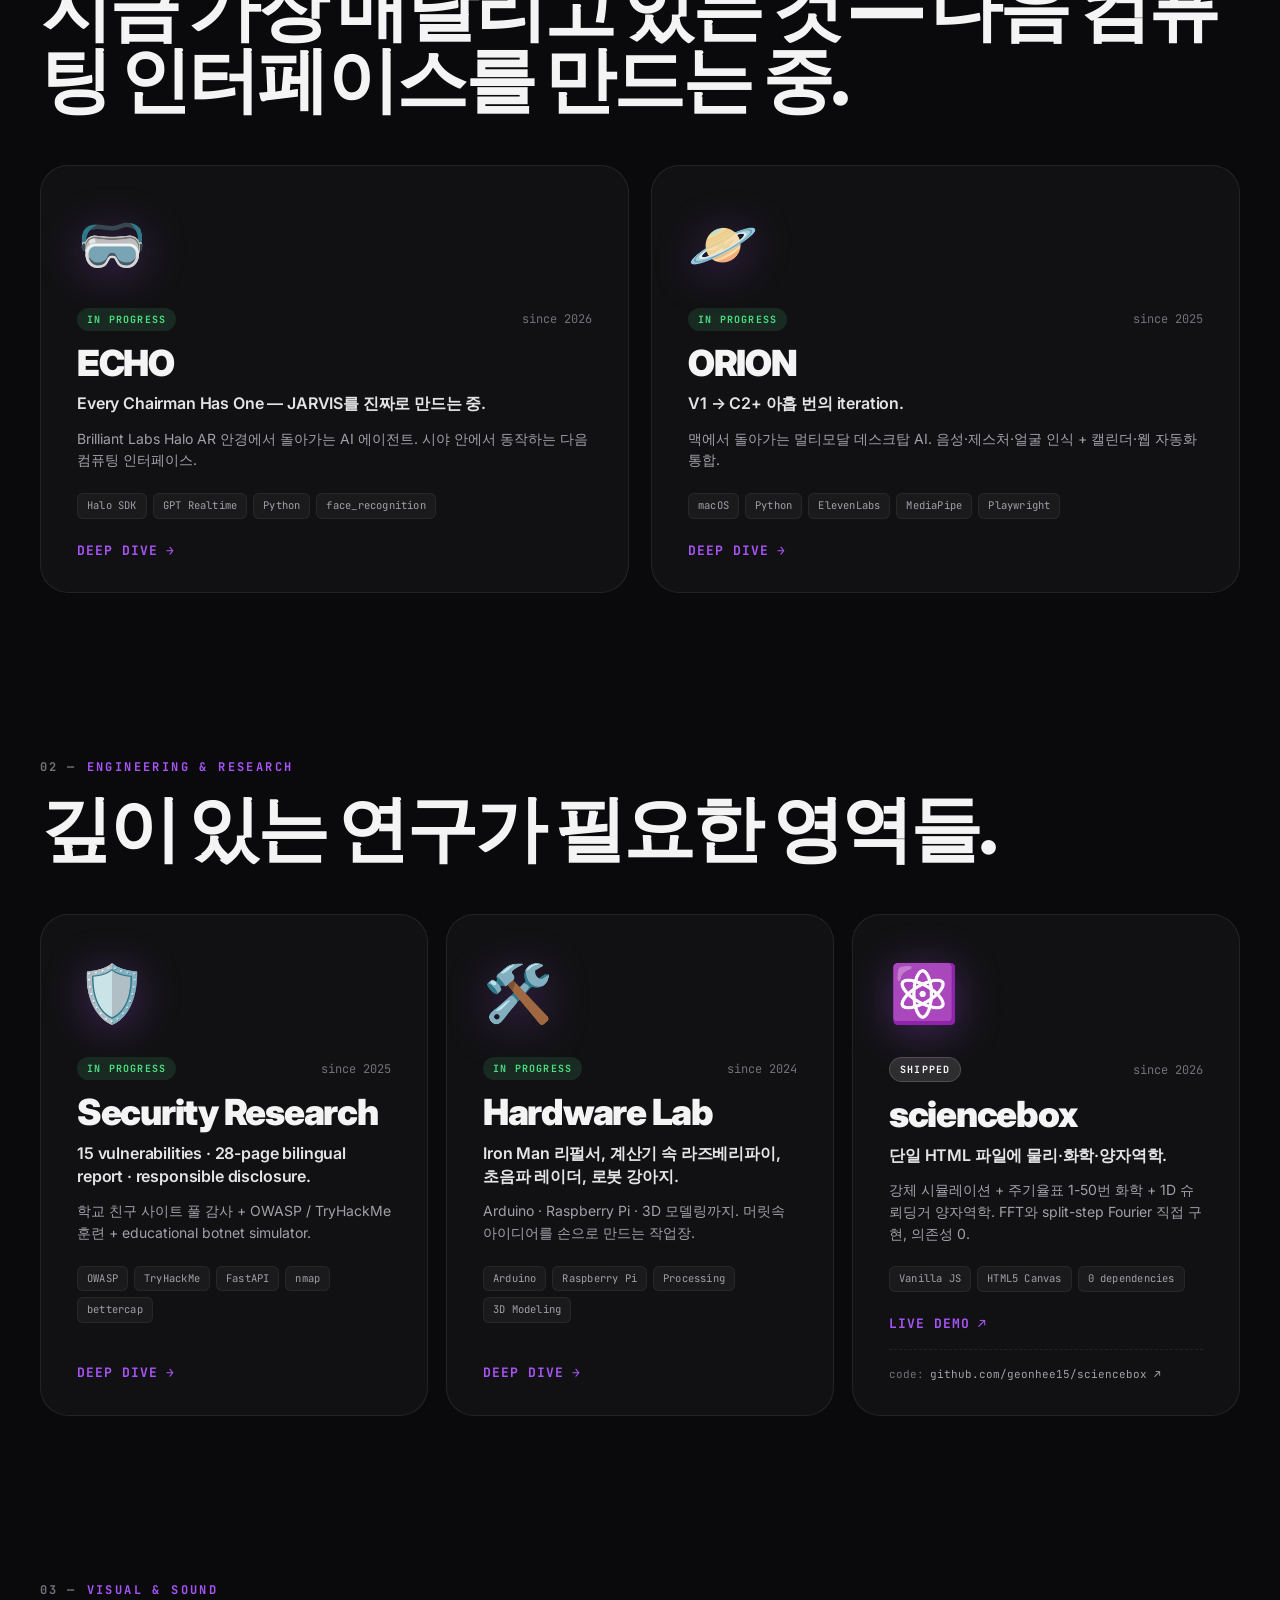
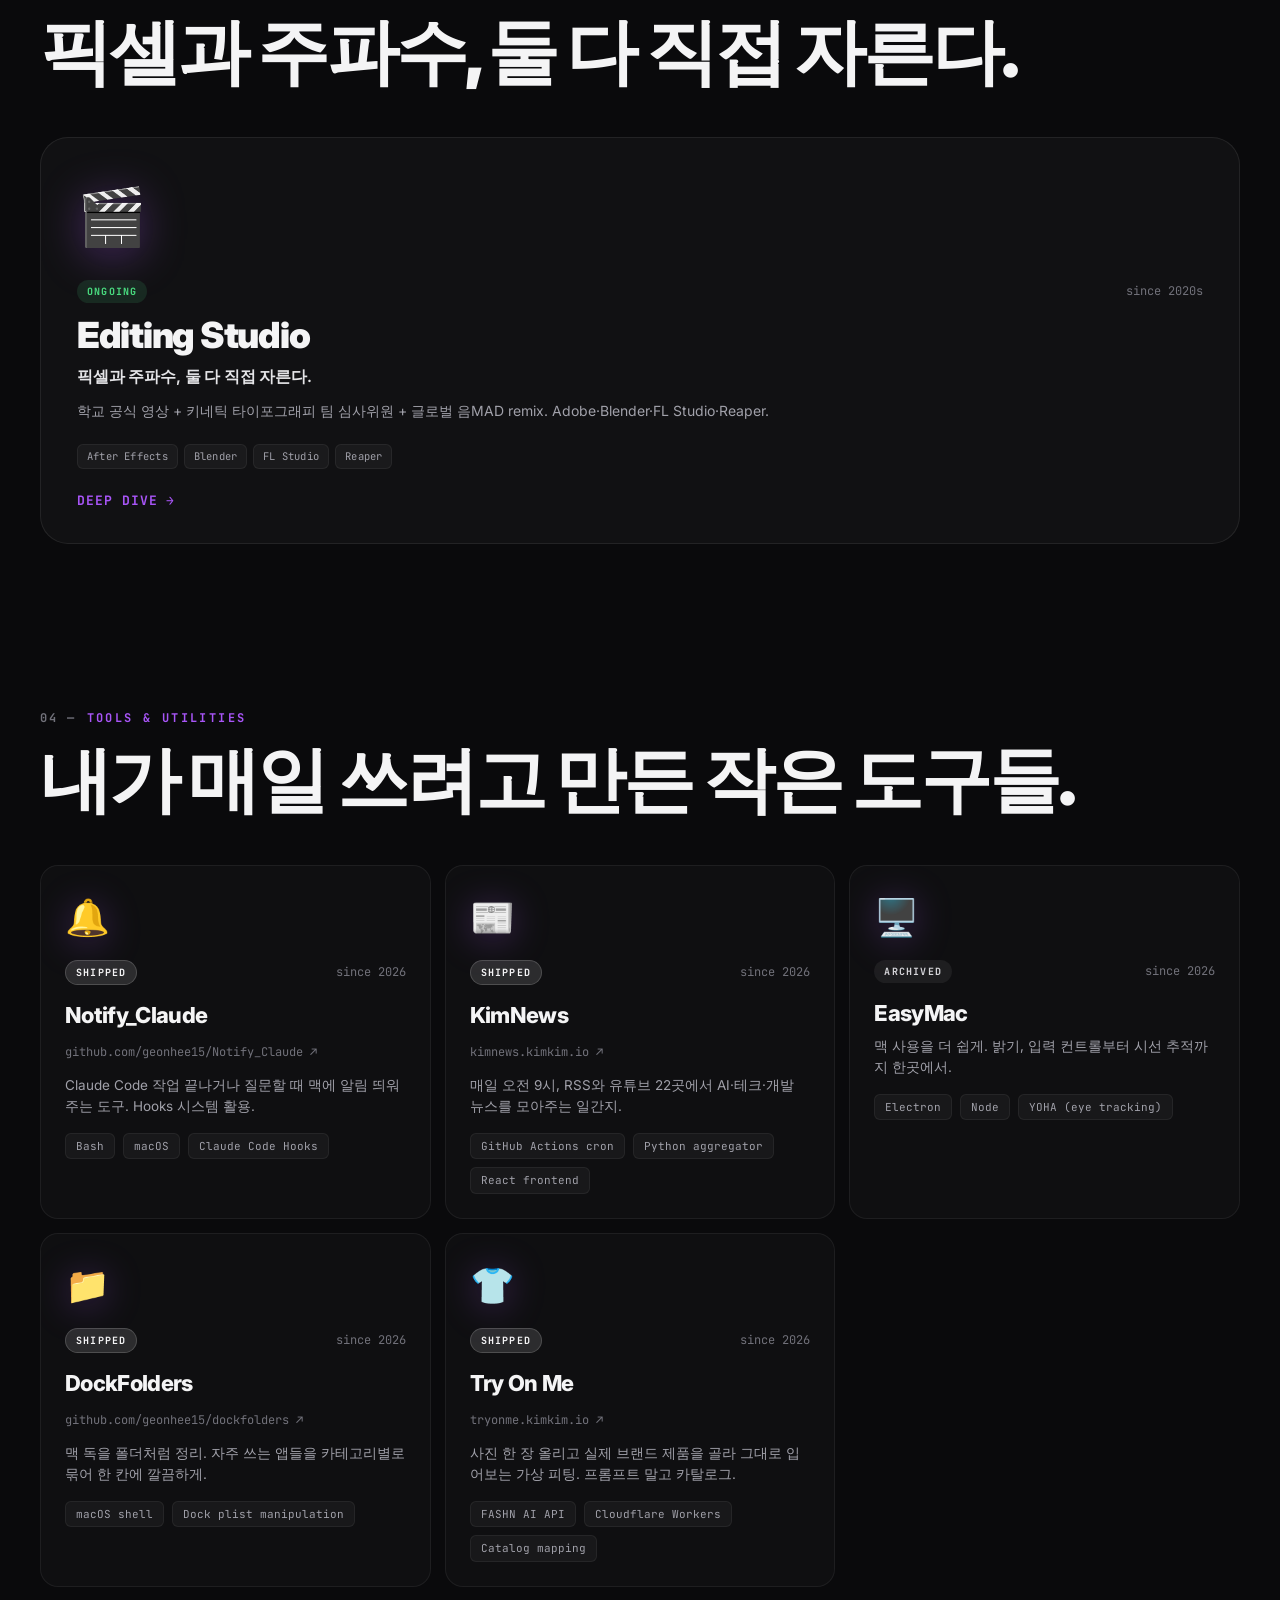
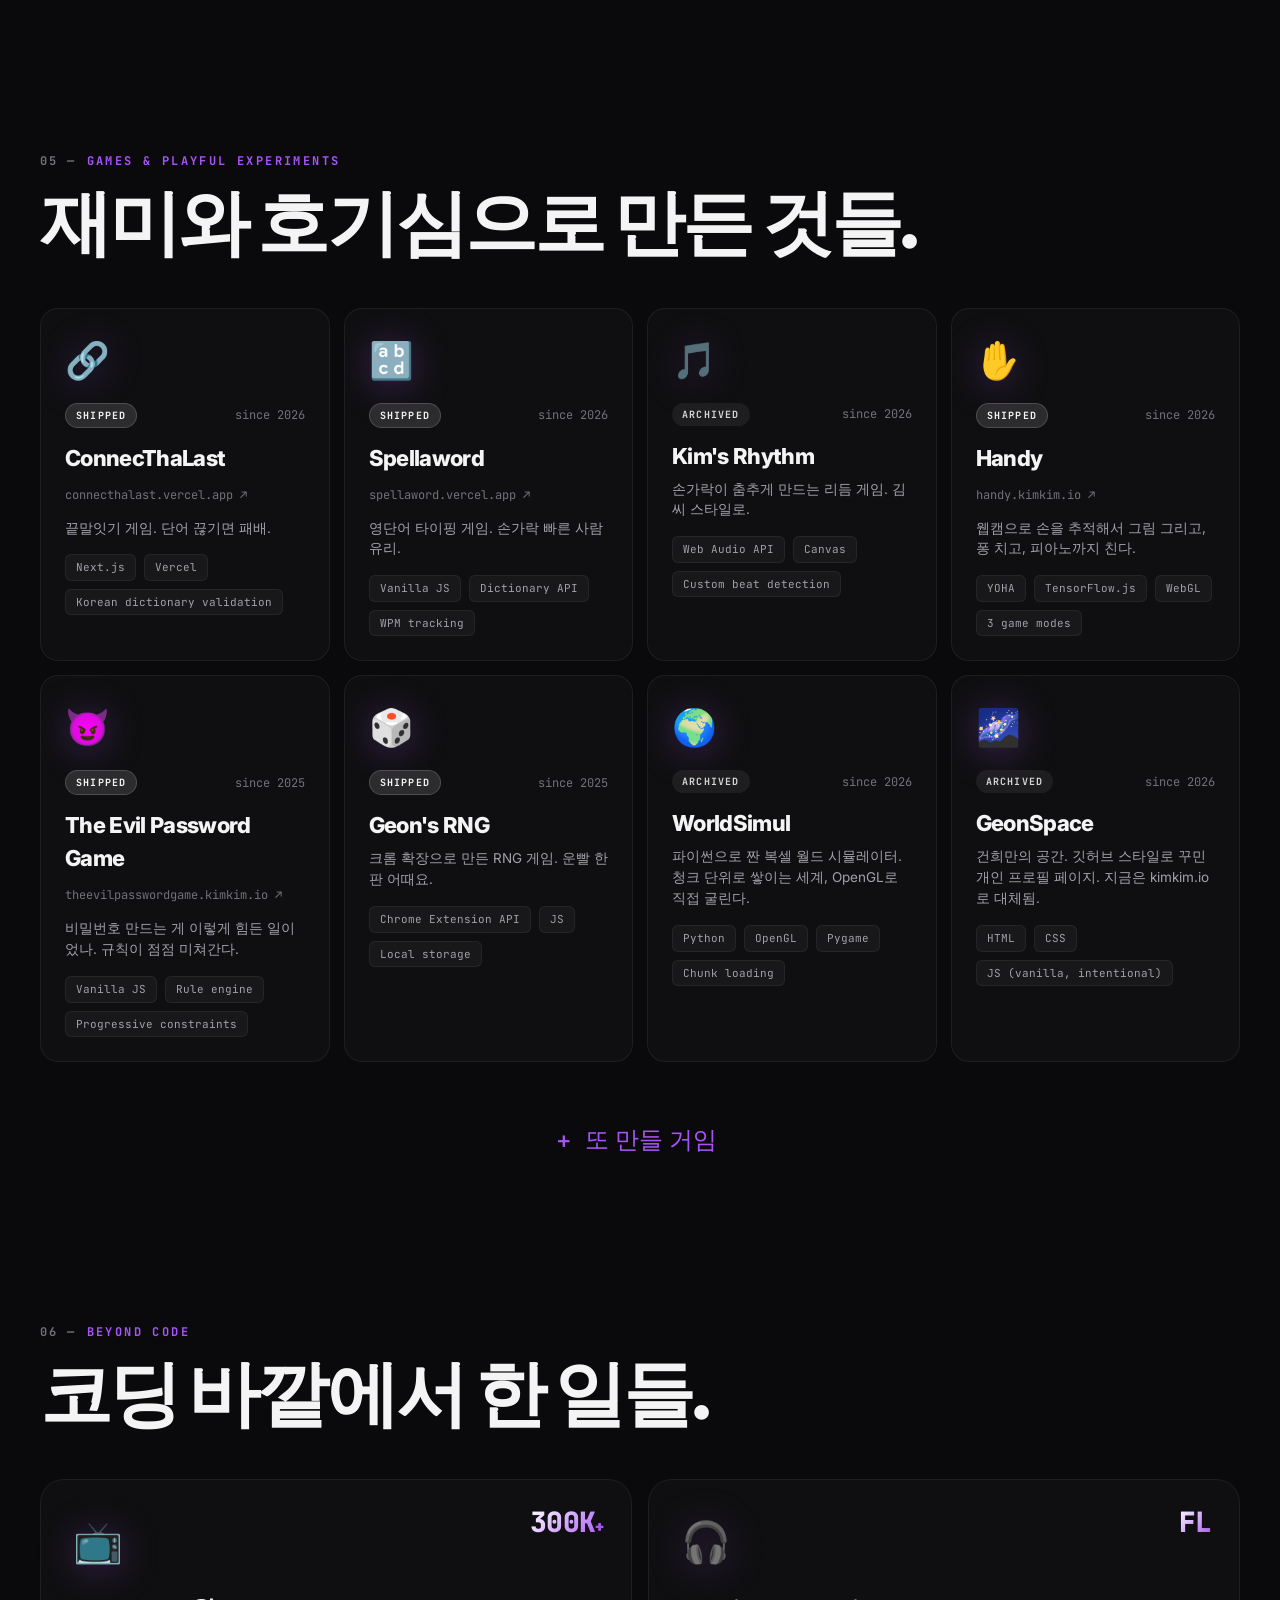
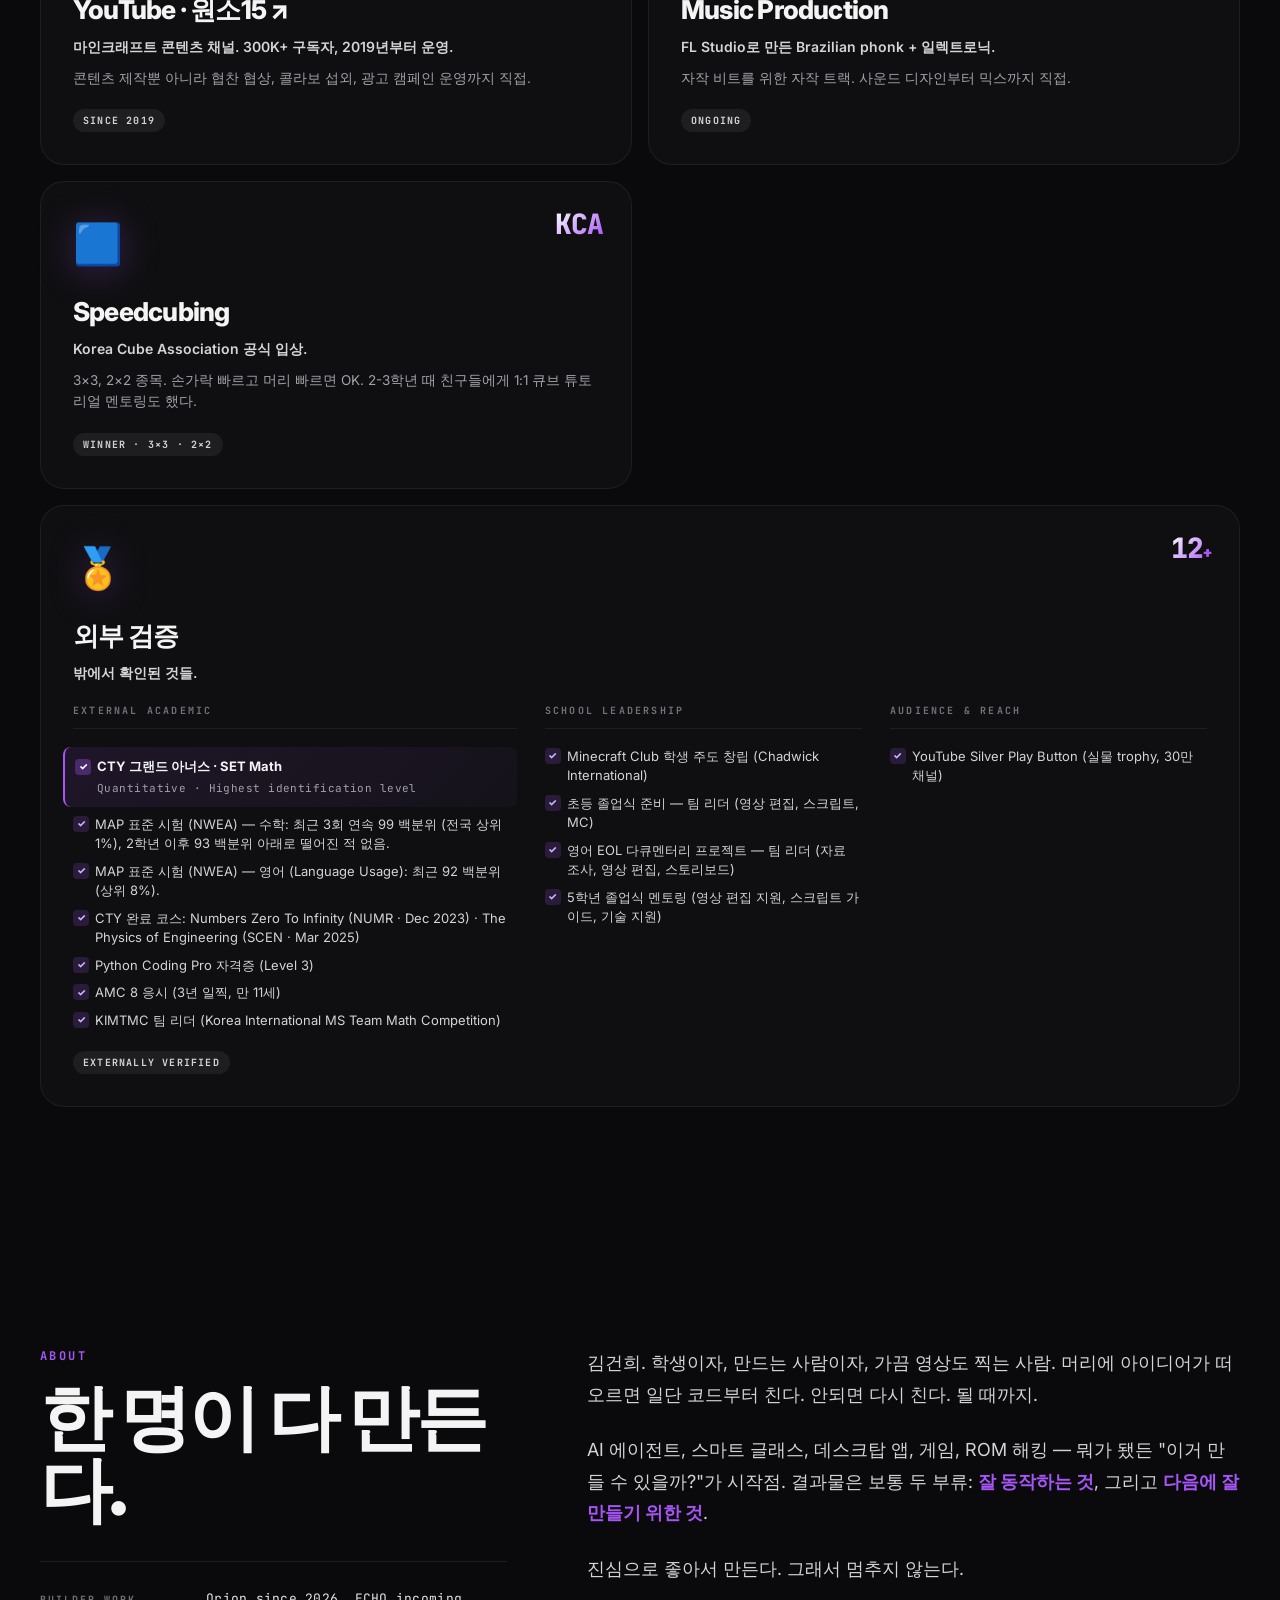
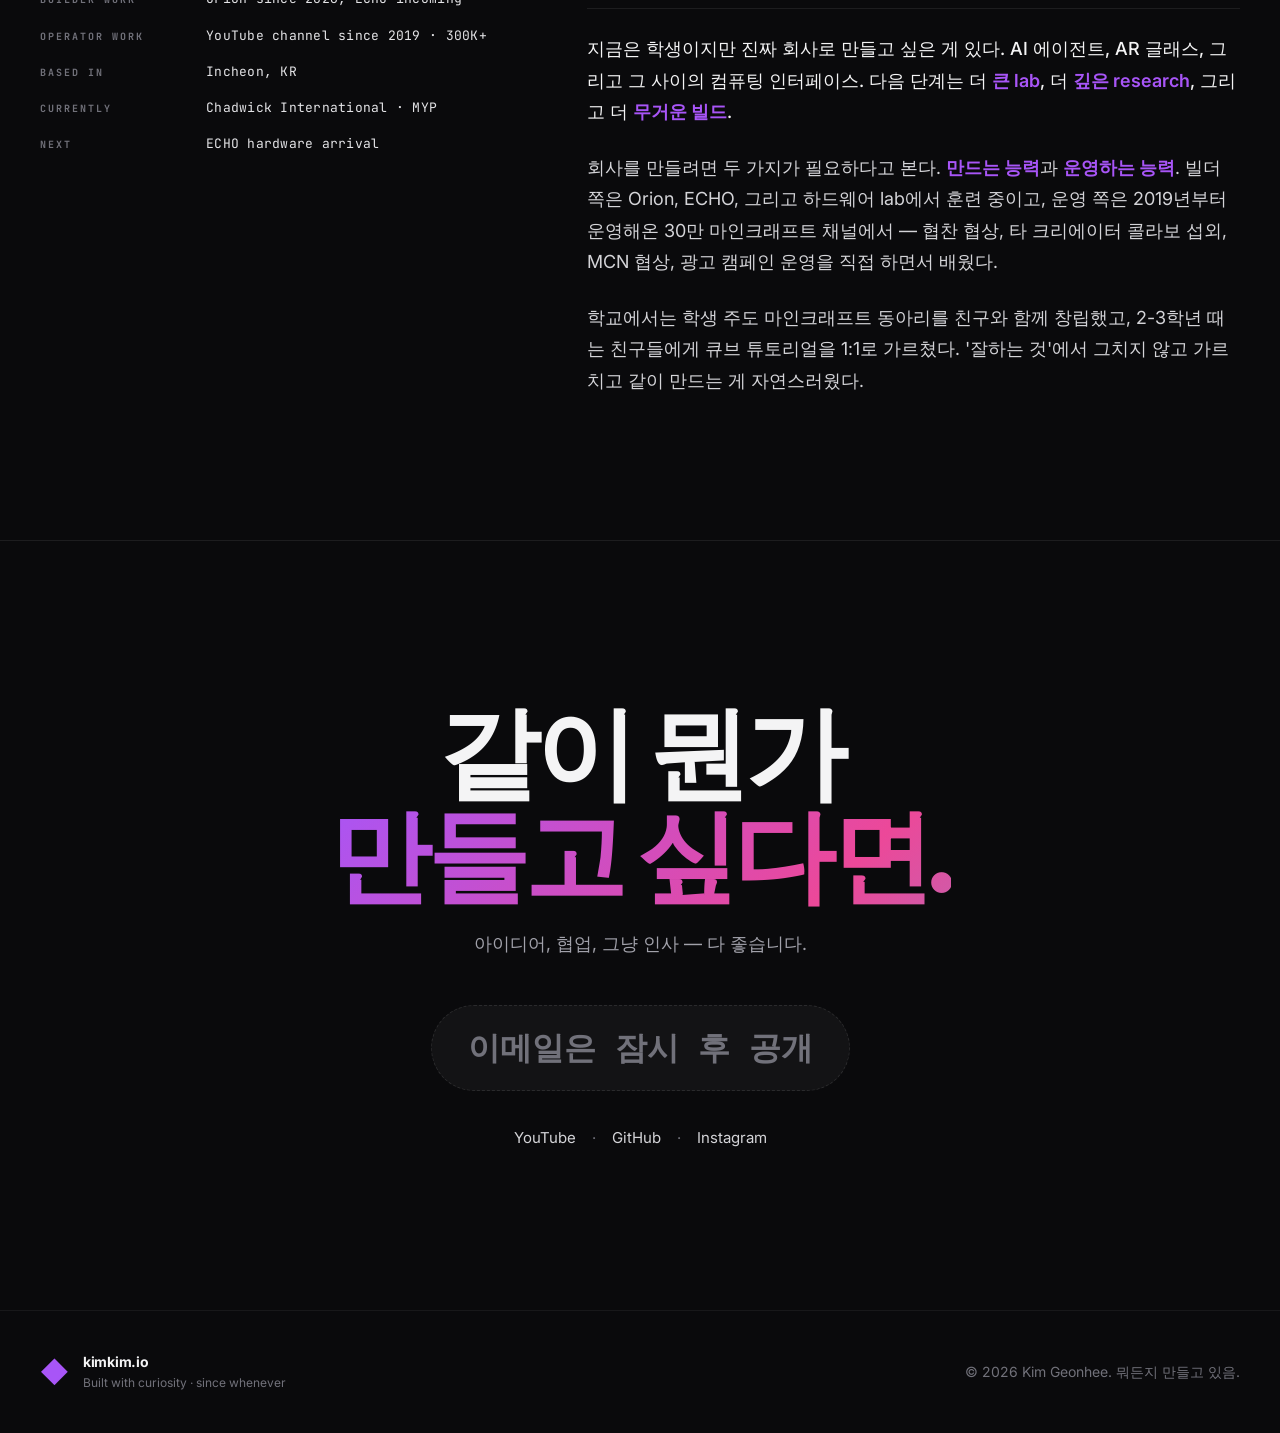
==== commit 49b515b3: "tweak: BY THE NUMBERS의 'Projects' 카드 12+ → 19+ 갱신 (실제 카드 수 일치) 홈 IA 6 섹션 합산 카드 수:   Flagship 2 + Eng" ====
--- a/index.html
+++ b/index.html
@@ -81,7 +81,7 @@
       <div class="impact-meta" data-i18n="impact.youtube.meta">Minecraft 채널 · since 2019</div>
     </div>
     <div class="impact-card">
-      <div class="impact-num">12<span class="impact-num-suffix">+</span></div>
+      <div class="impact-num">19<span class="impact-num-suffix">+</span></div>
       <div class="impact-label" data-i18n="impact.projects.label">출시한 프로젝트</div>
       <div class="impact-meta" data-i18n="impact.projects.meta">5+ 년의 빌드 기록</div>
     </div>
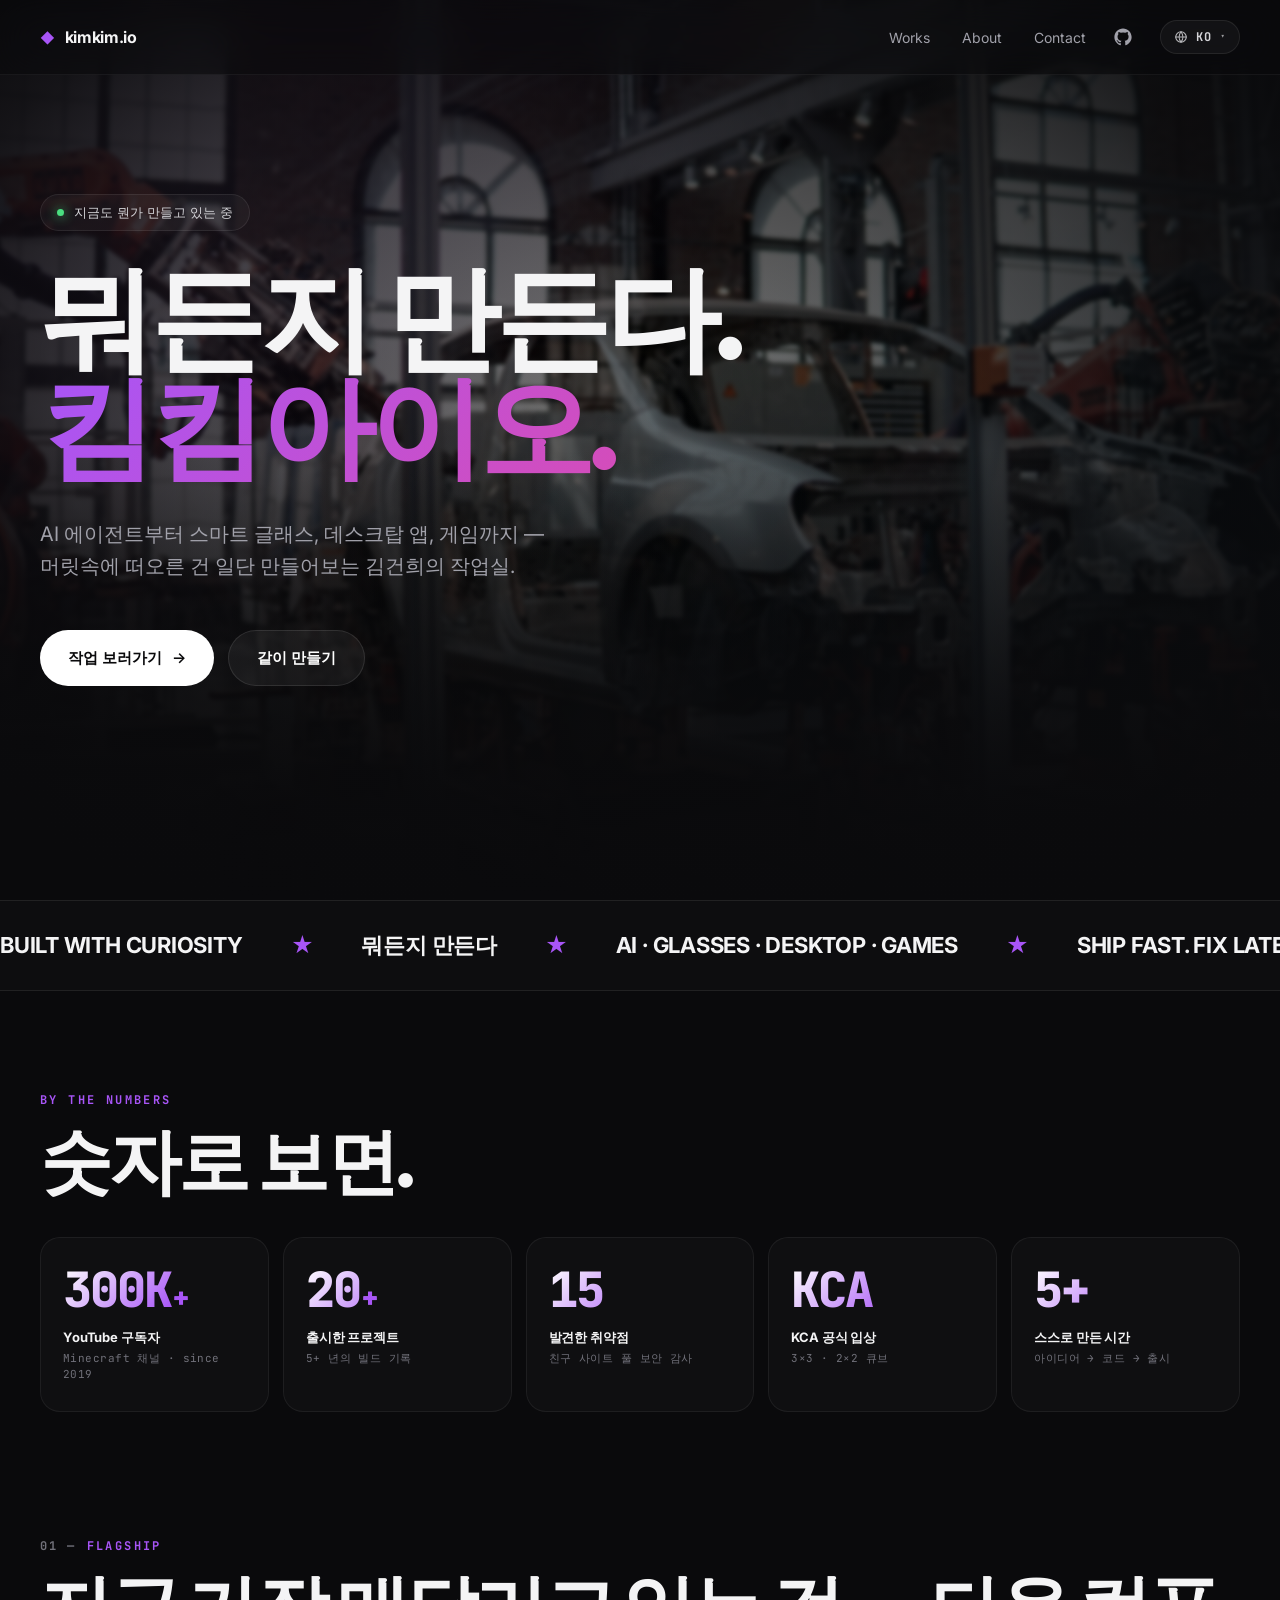
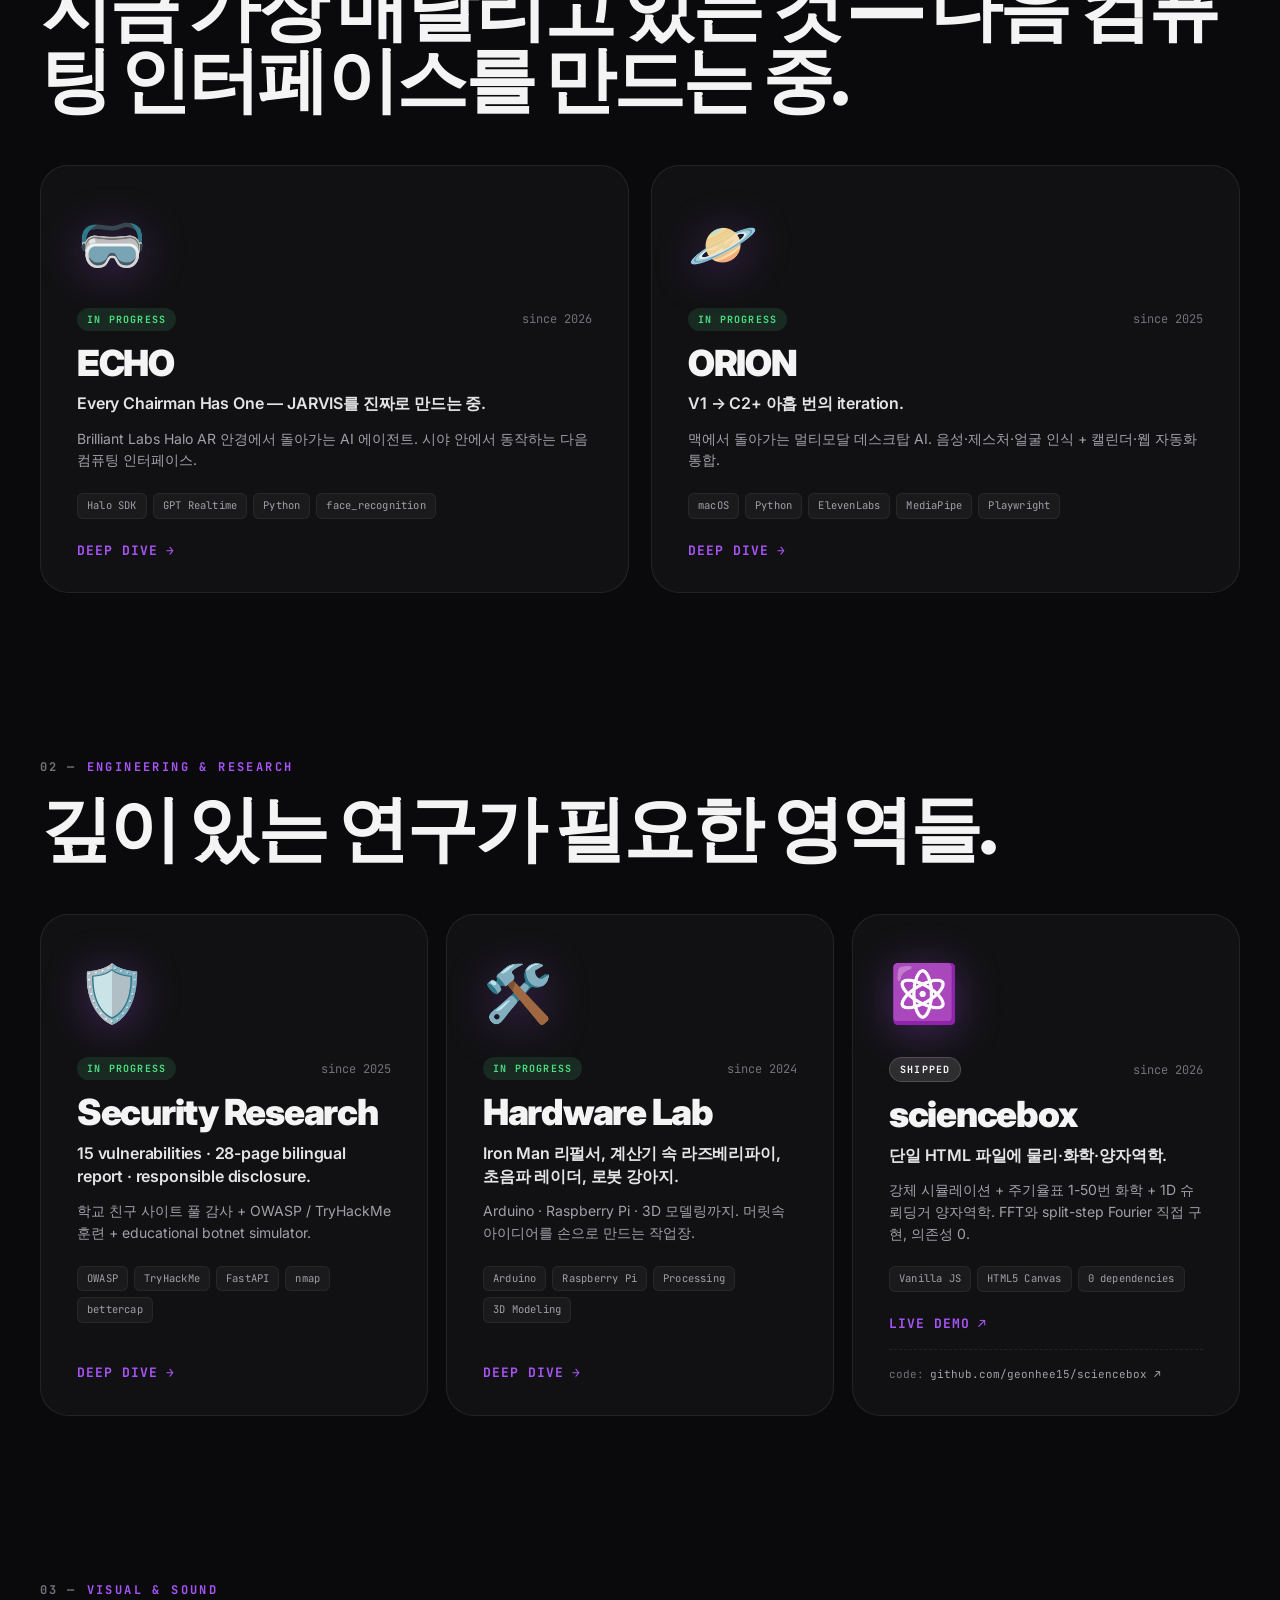
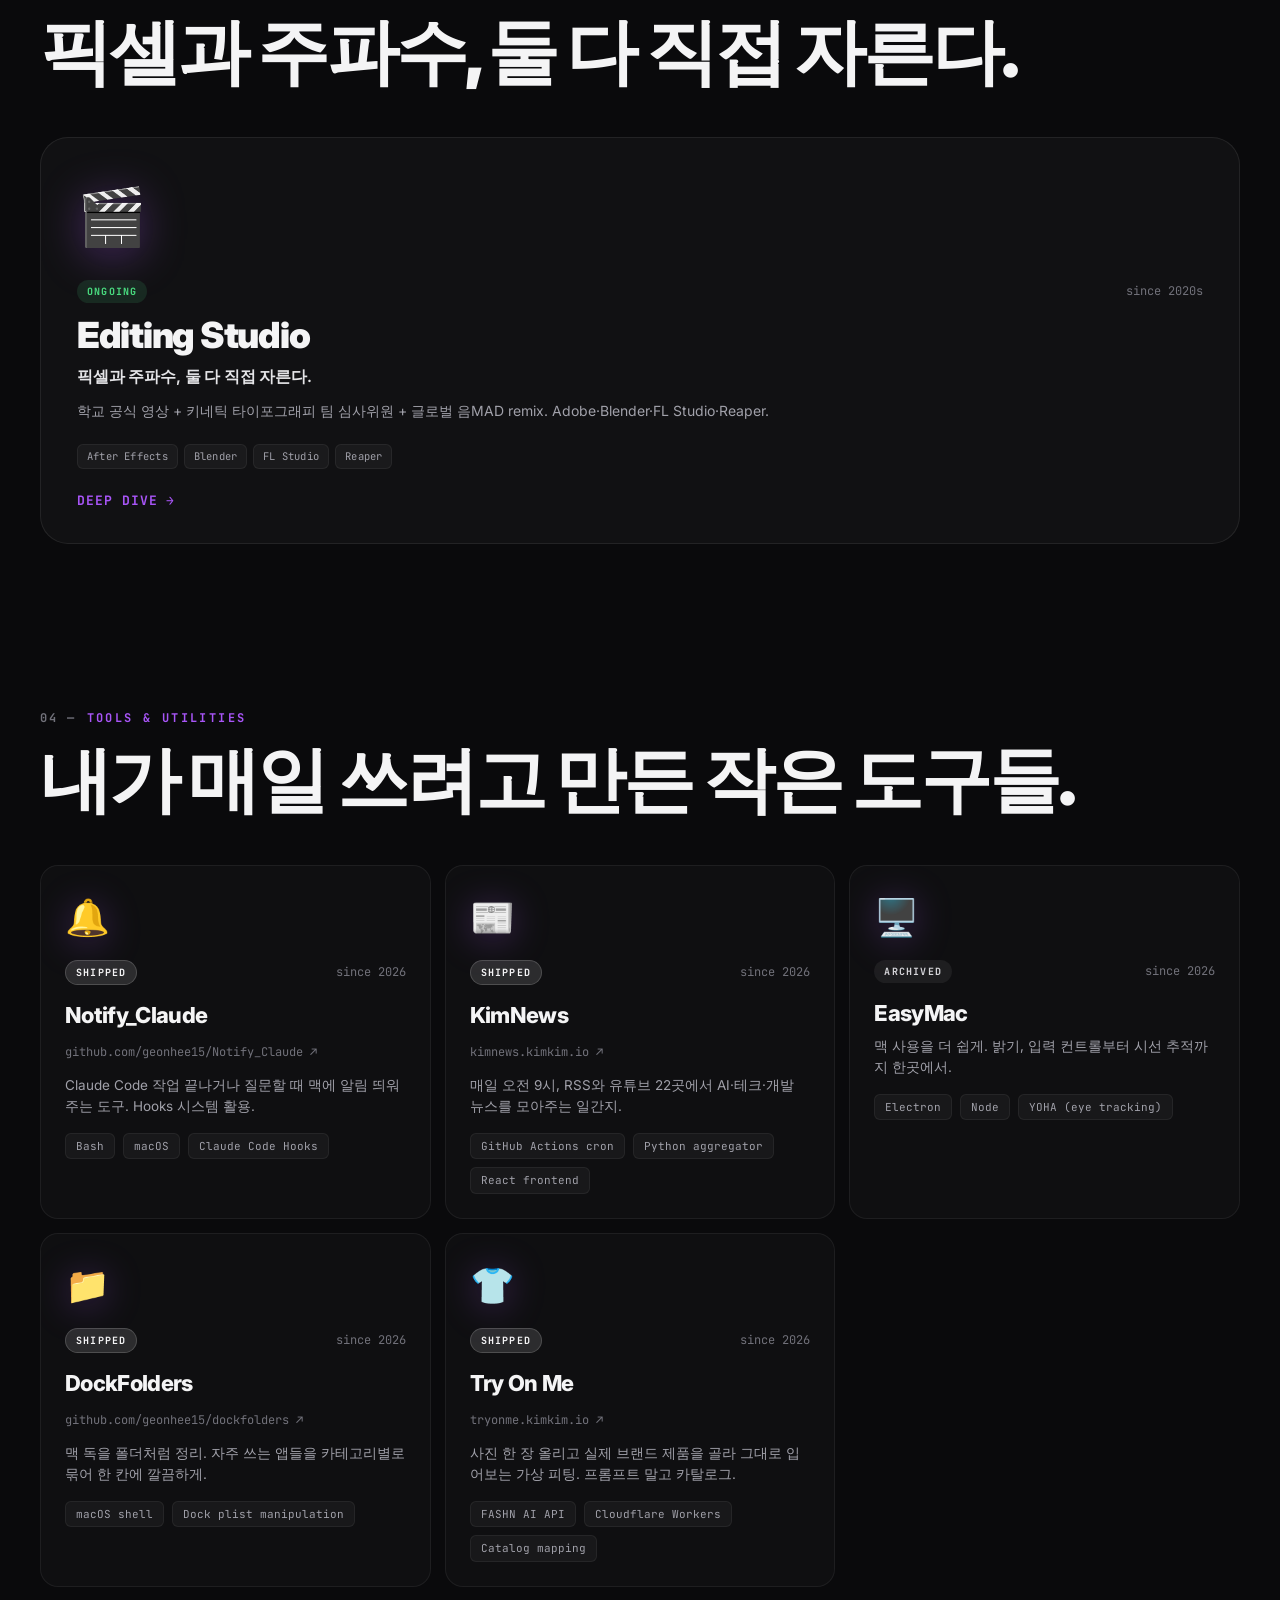
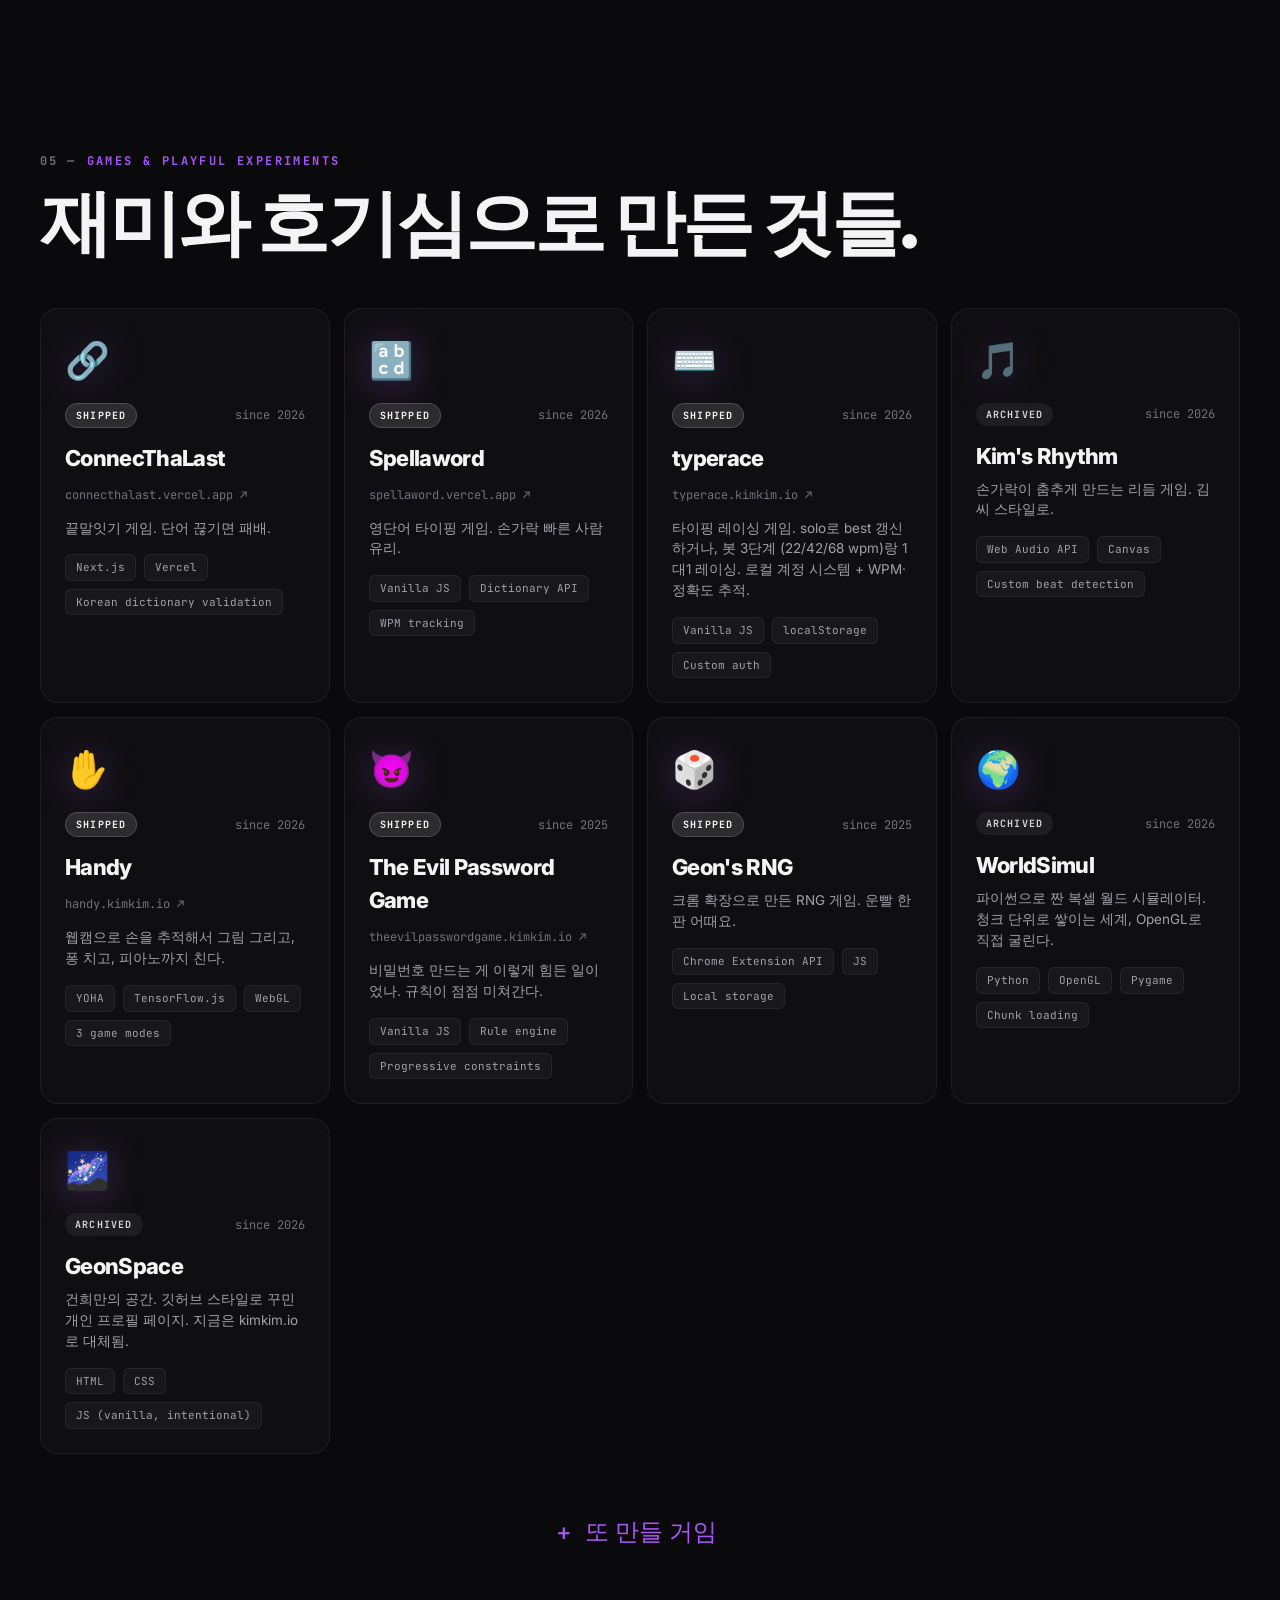
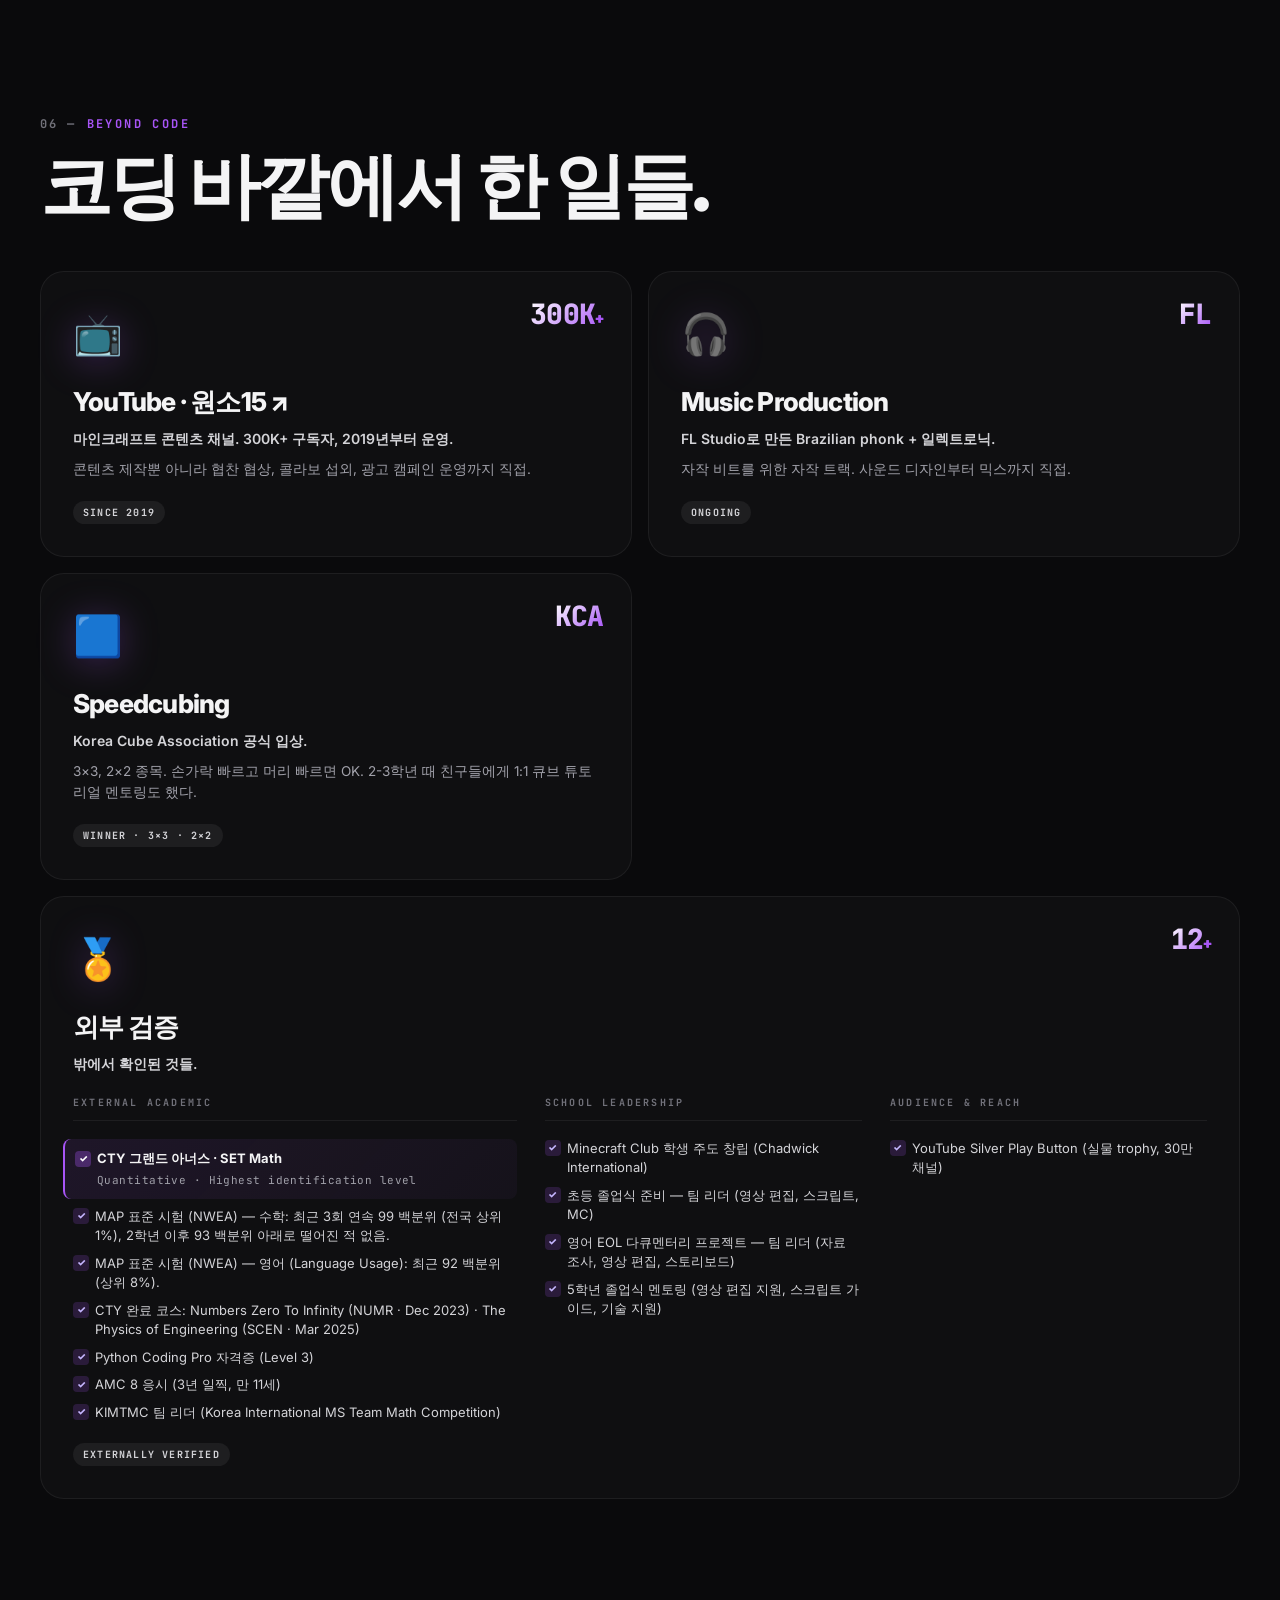
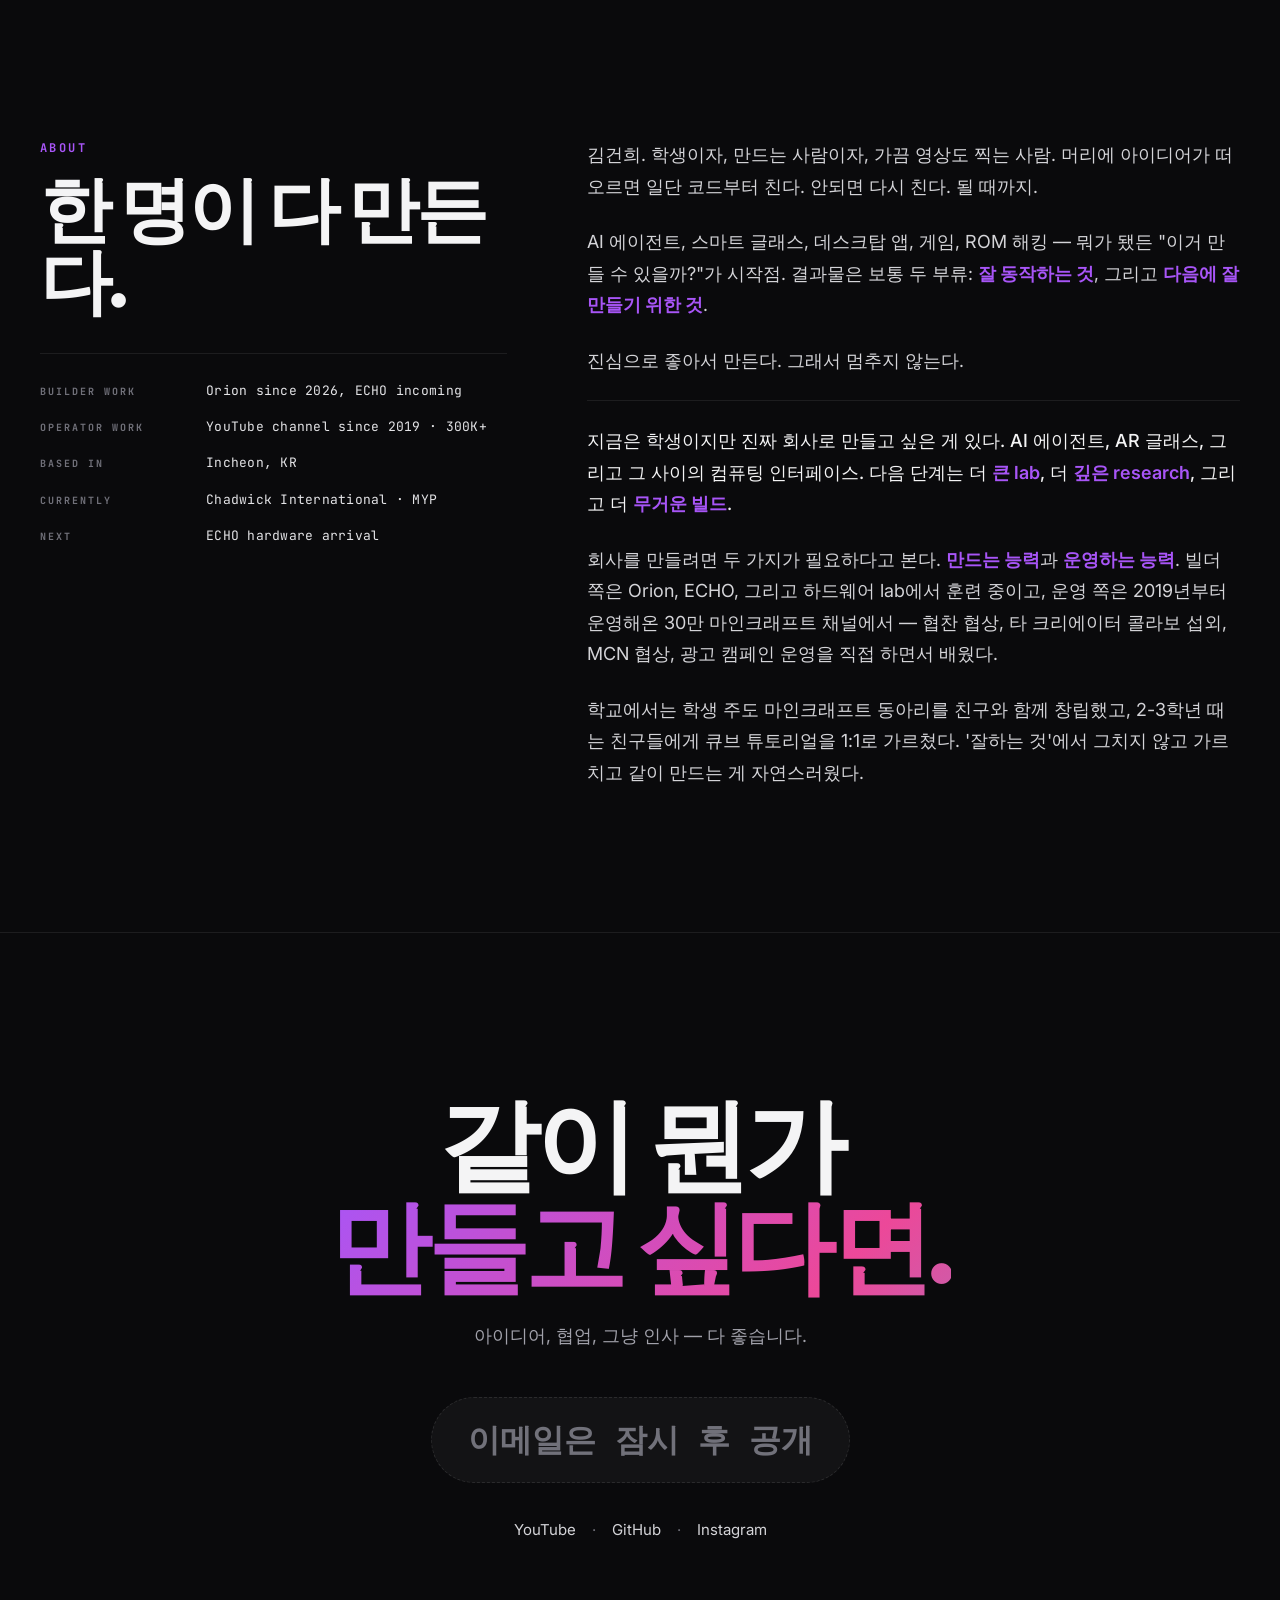
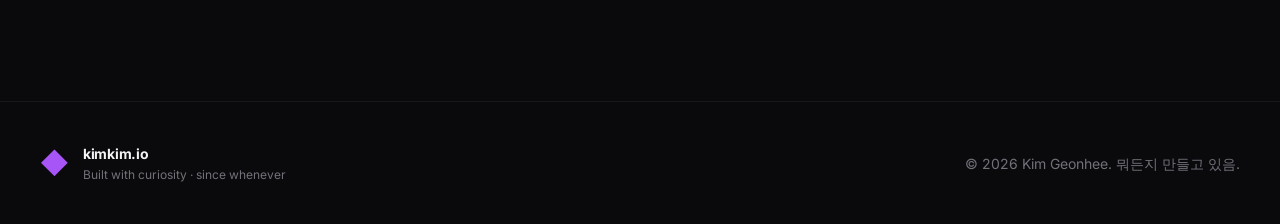
==== commit edda8b01: "feat: typerace 카드 추가 — Games & Playful Experiments 9번째 + 20+ 갱신 - typerace.kimkim.io 라이브 링크, Spellaw" ====
--- a/index.html
+++ b/index.html
@@ -81,7 +81,7 @@
       <div class="impact-meta" data-i18n="impact.youtube.meta">Minecraft 채널 · since 2019</div>
     </div>
     <div class="impact-card">
-      <div class="impact-num">19<span class="impact-num-suffix">+</span></div>
+      <div class="impact-num">20<span class="impact-num-suffix">+</span></div>
       <div class="impact-label" data-i18n="impact.projects.label">출시한 프로젝트</div>
       <div class="impact-meta" data-i18n="impact.projects.meta">5+ 년의 빌드 기록</div>
     </div>
@@ -356,6 +356,20 @@
       <p class="card-desc" data-i18n="card.spellaword">영단어 타이핑 게임. 손가락 빠른 사람 유리.</p>
       <div class="card-stack">
         <span>Vanilla JS</span><span>Dictionary API</span><span>WPM tracking</span>
+      </div>
+    </a>
+
+    <a href="https://typerace.kimkim.io/" target="_blank" rel="noopener" class="card" data-playable="true">
+      <div class="card-emoji">⌨️</div>
+      <div class="card-meta">
+        <span class="tag tag-shipped">SHIPPED</span>
+        <span class="card-year">since 2026</span>
+      </div>
+      <h3 class="card-title">typerace</h3>
+      <span class="card-url">typerace.kimkim.io ↗</span>
+      <p class="card-desc" data-i18n="card.typerace.desc">타이핑 레이싱 게임. solo로 best 갱신하거나, 봇 3단계 (22/42/68 wpm)랑 1대1 레이싱. 로컬 계정 시스템 + WPM·정확도 추적.</p>
+      <div class="card-stack">
+        <span>Vanilla JS</span><span>localStorage</span><span>Custom auth</span>
       </div>
     </a>
 
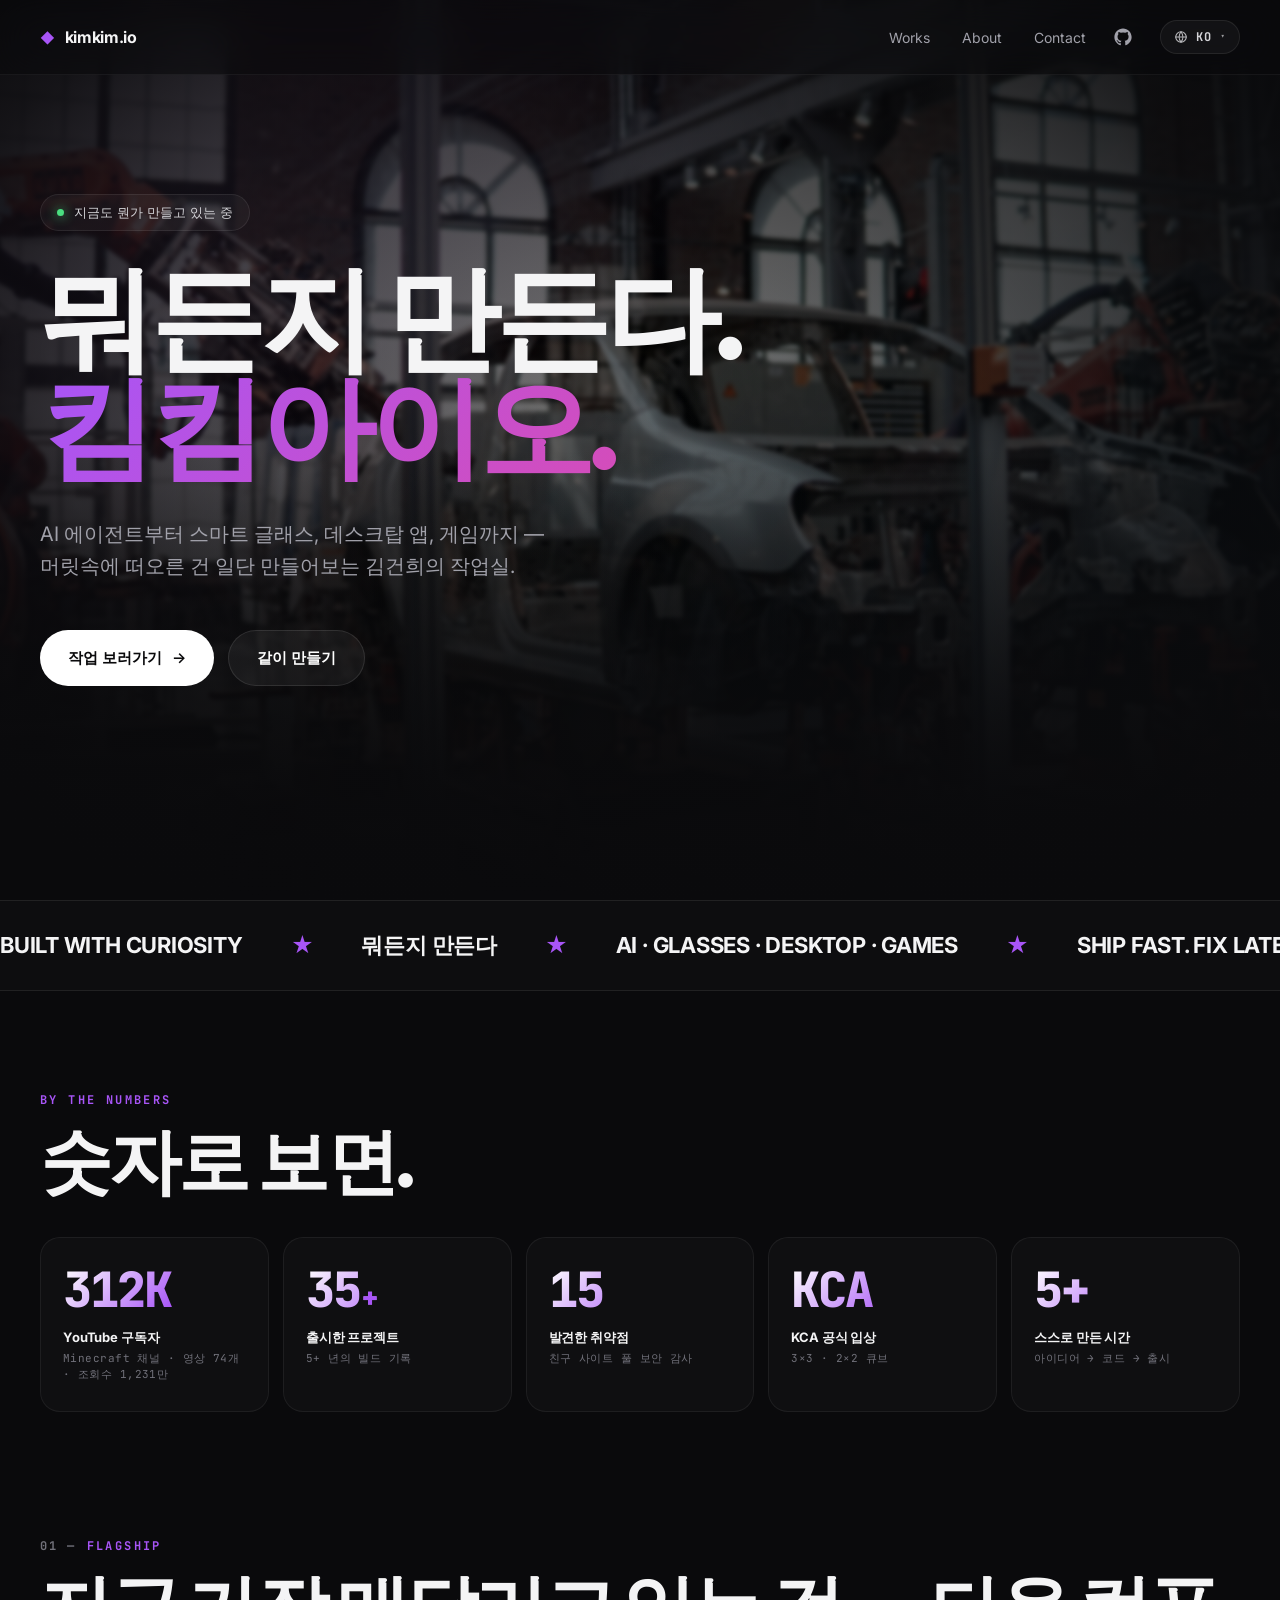
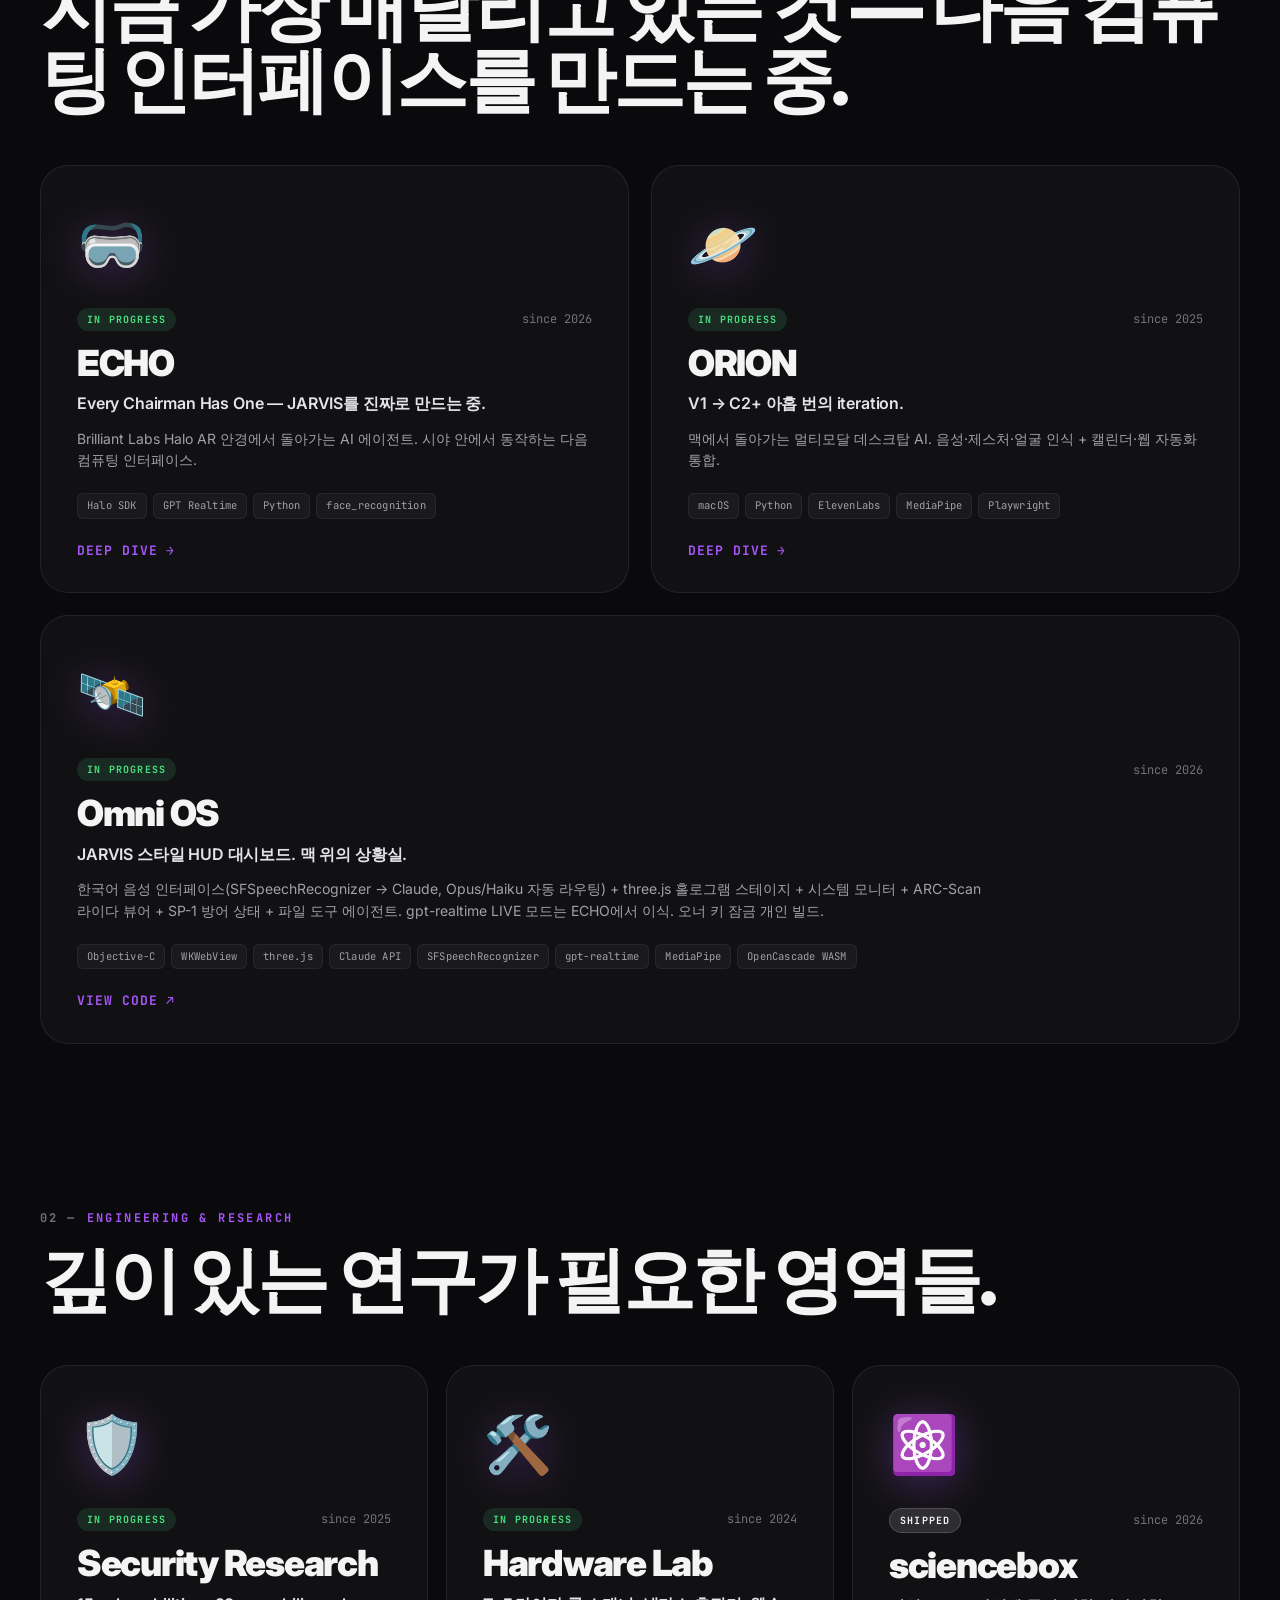
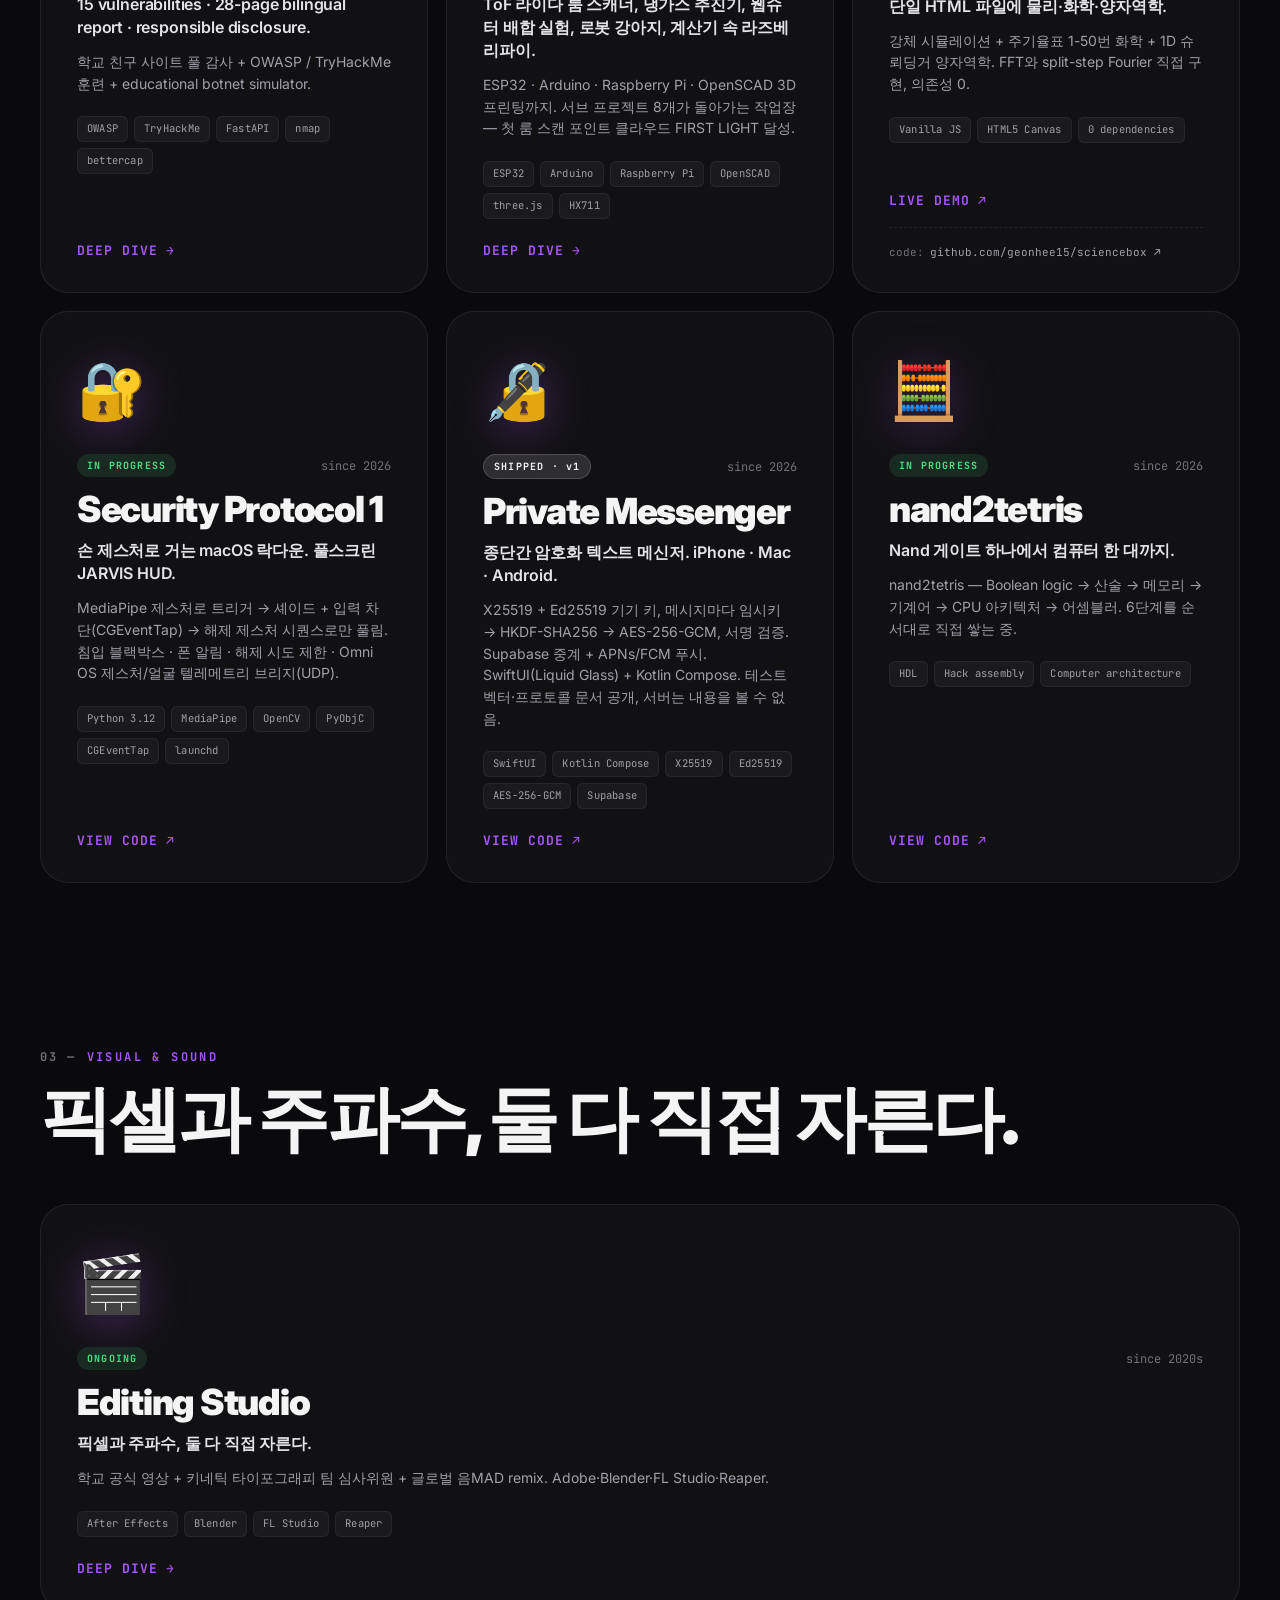
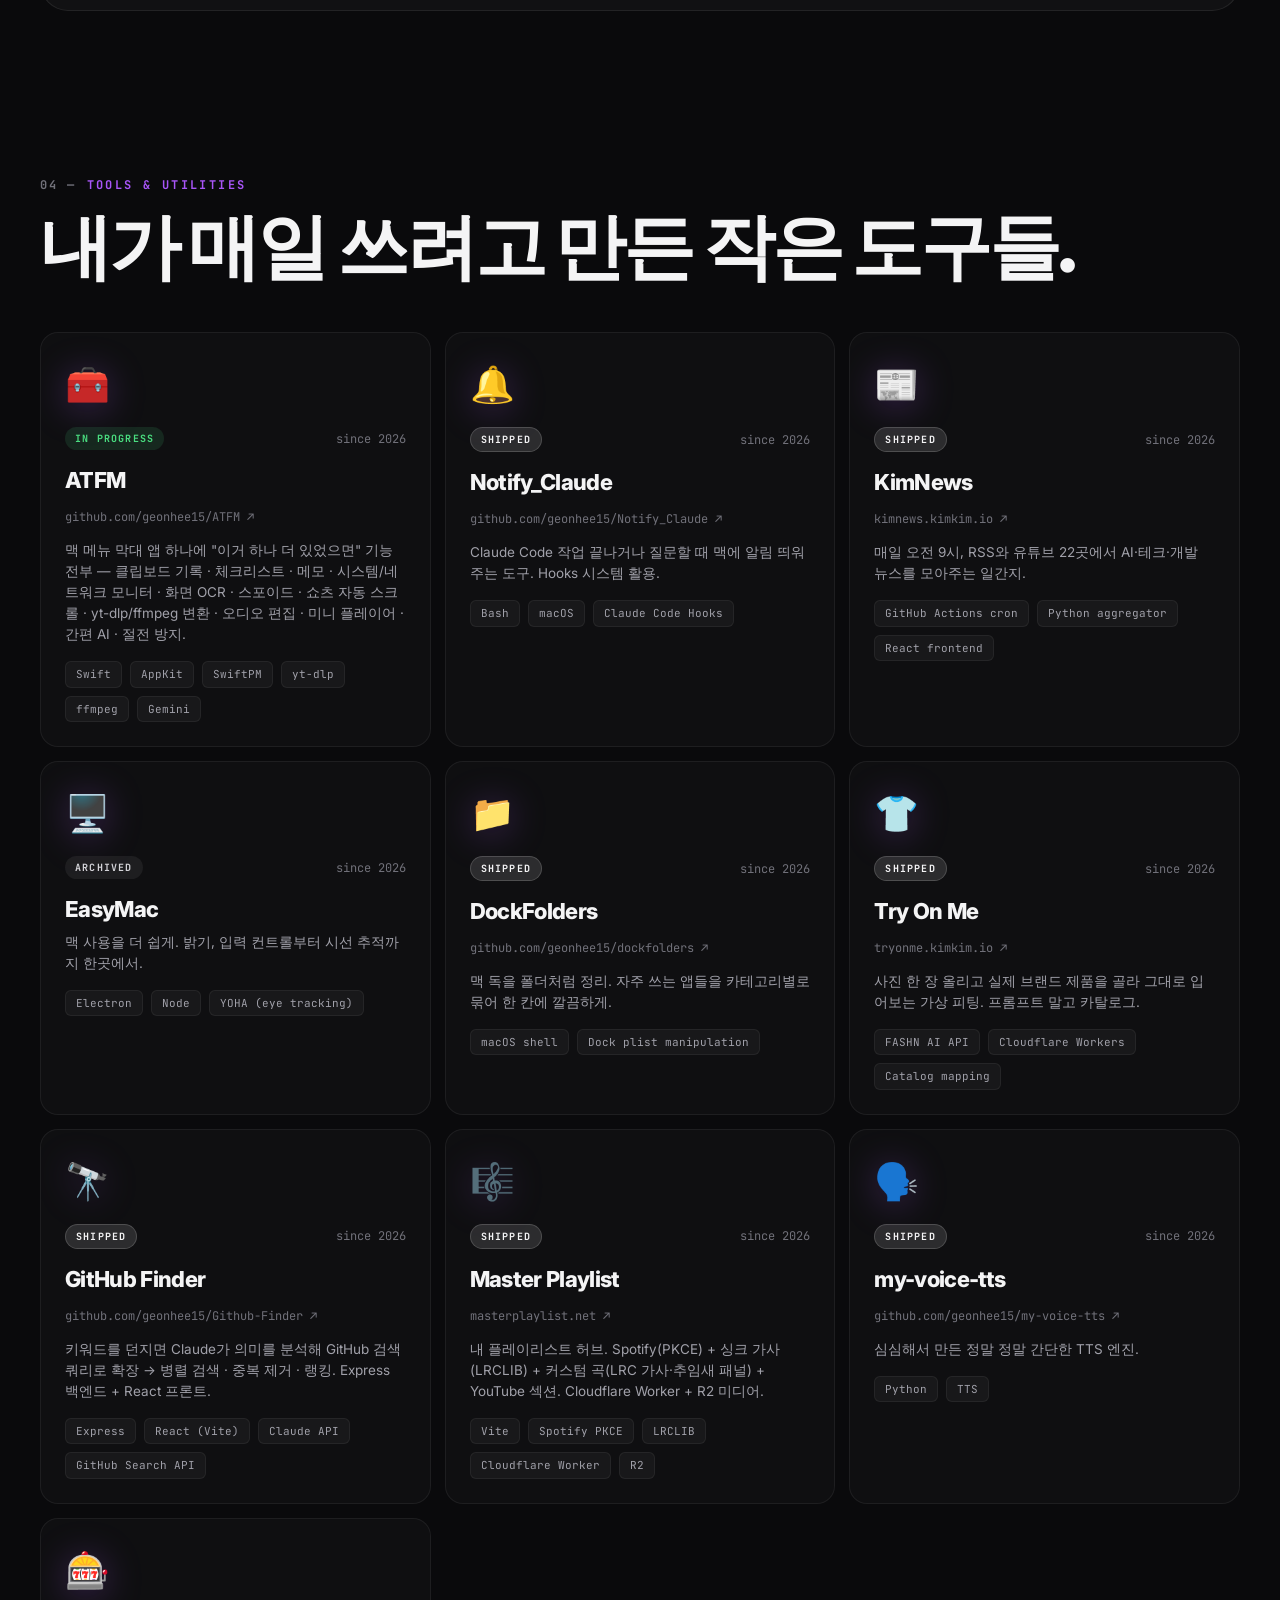
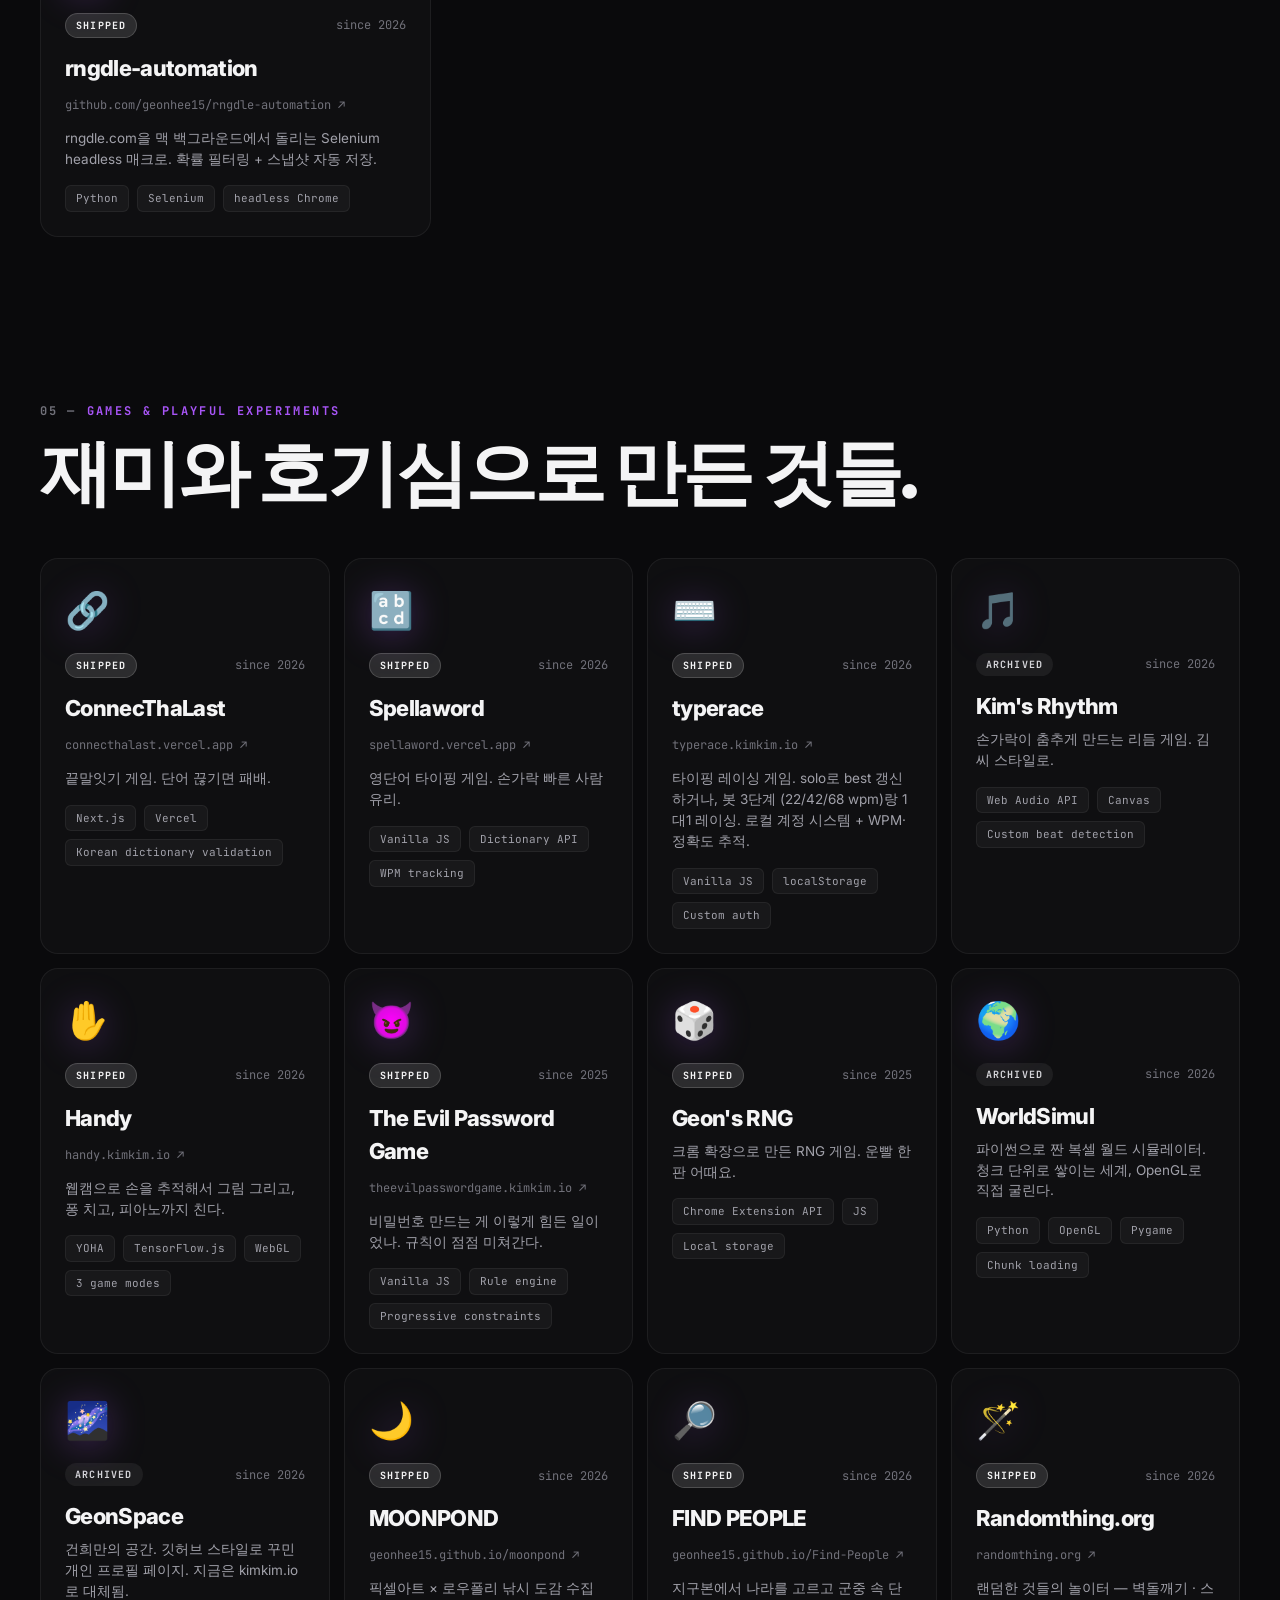
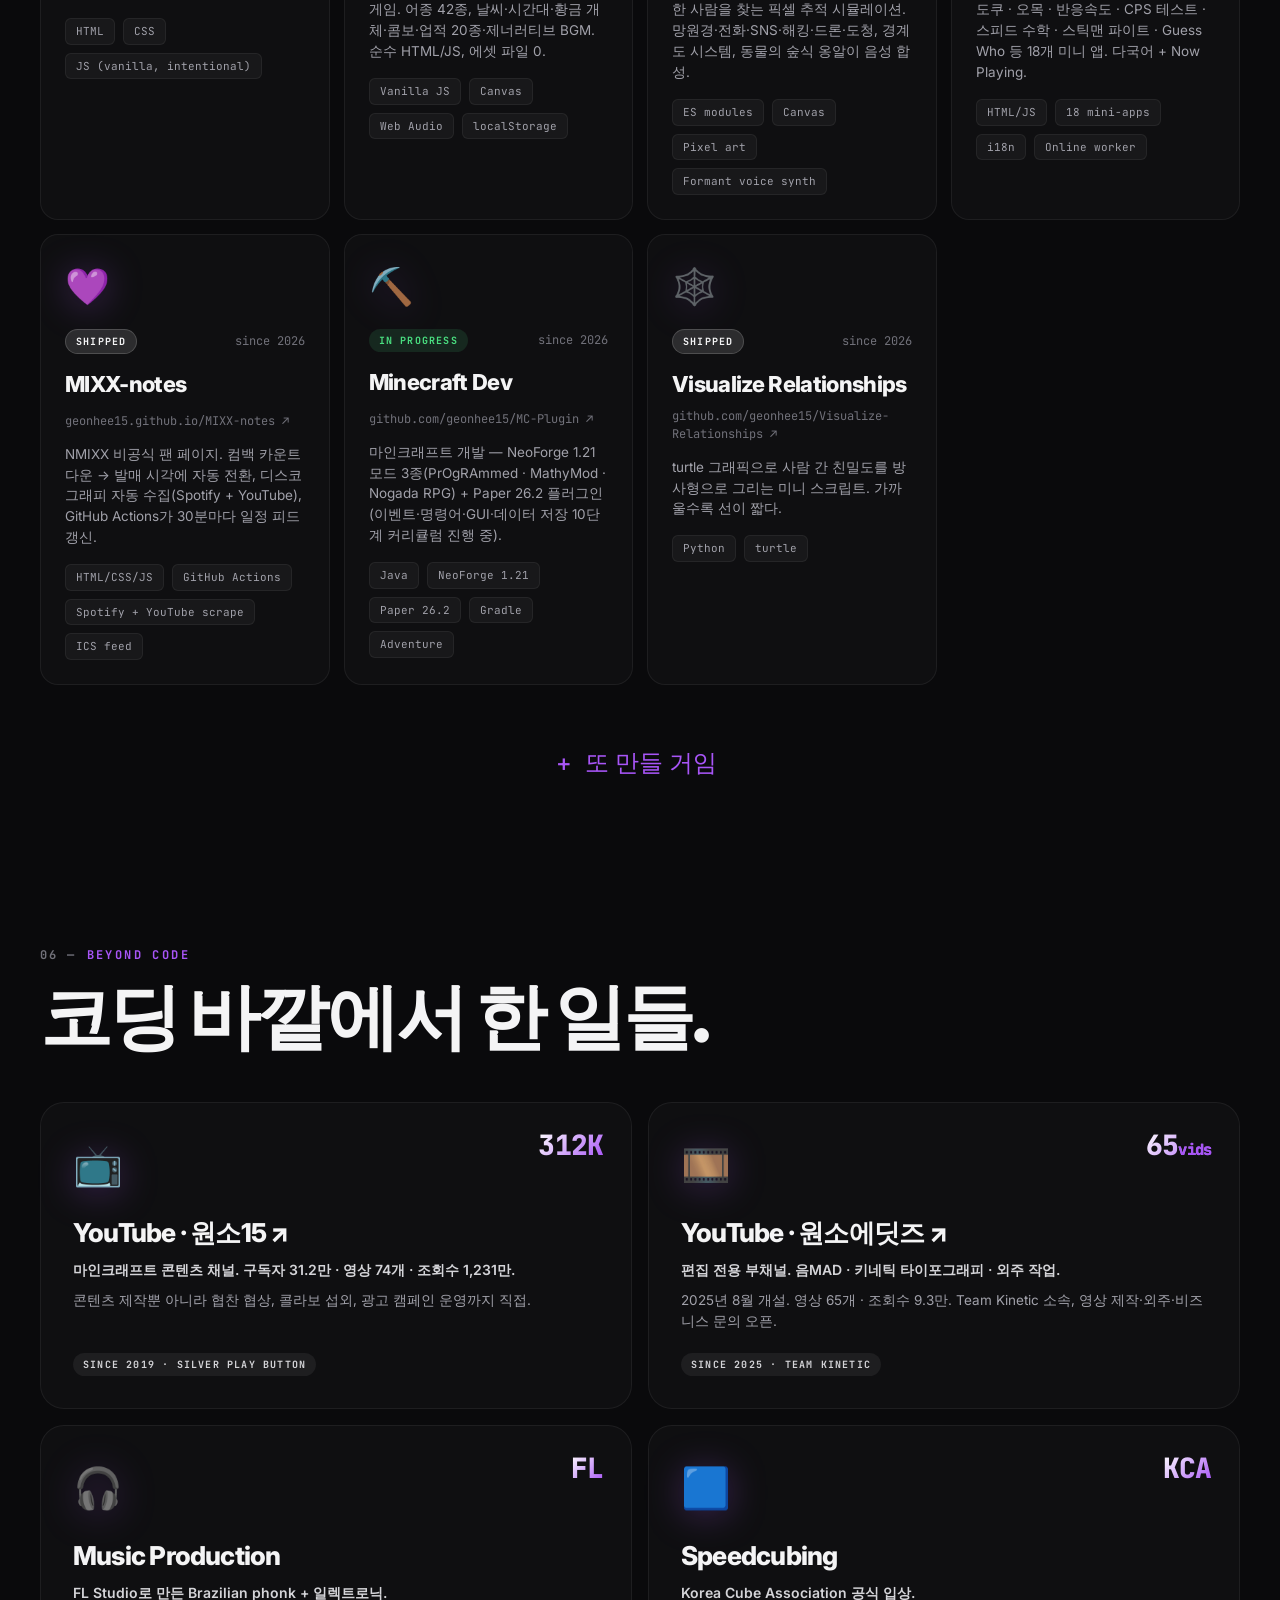
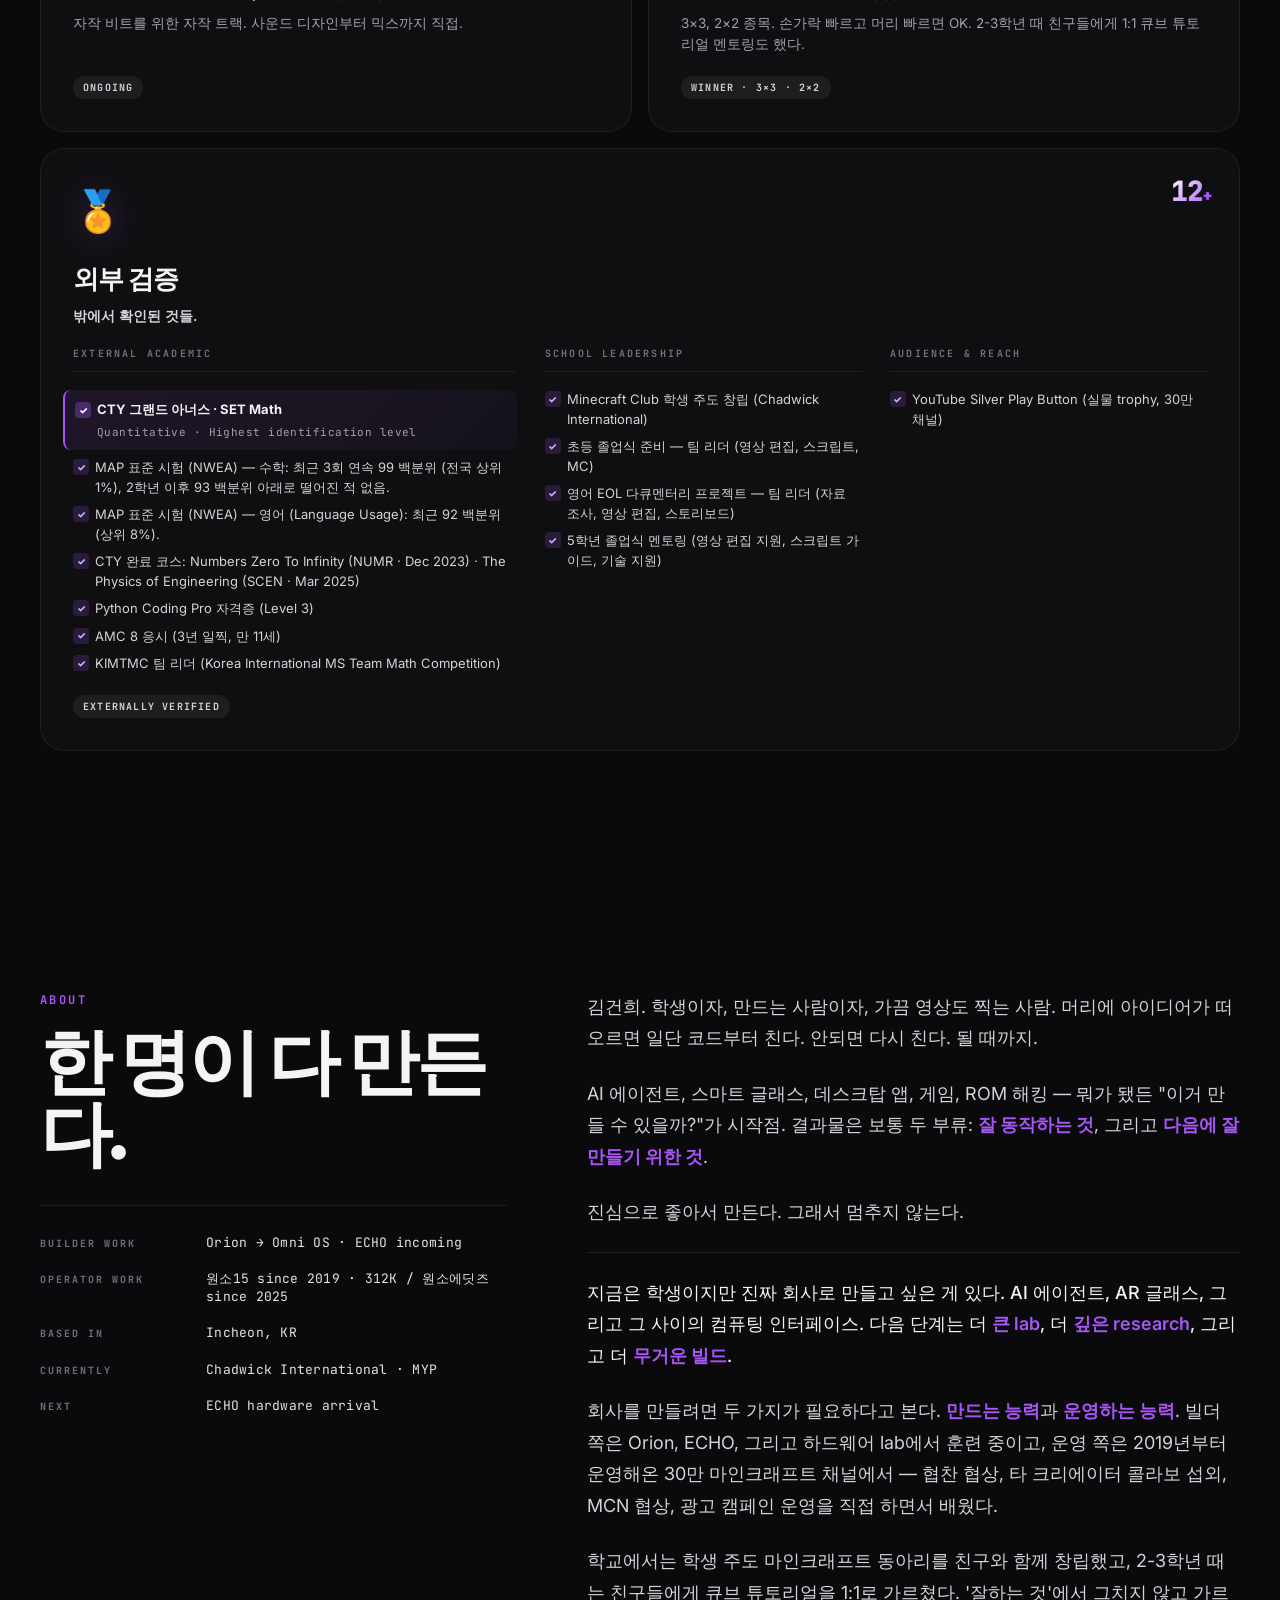
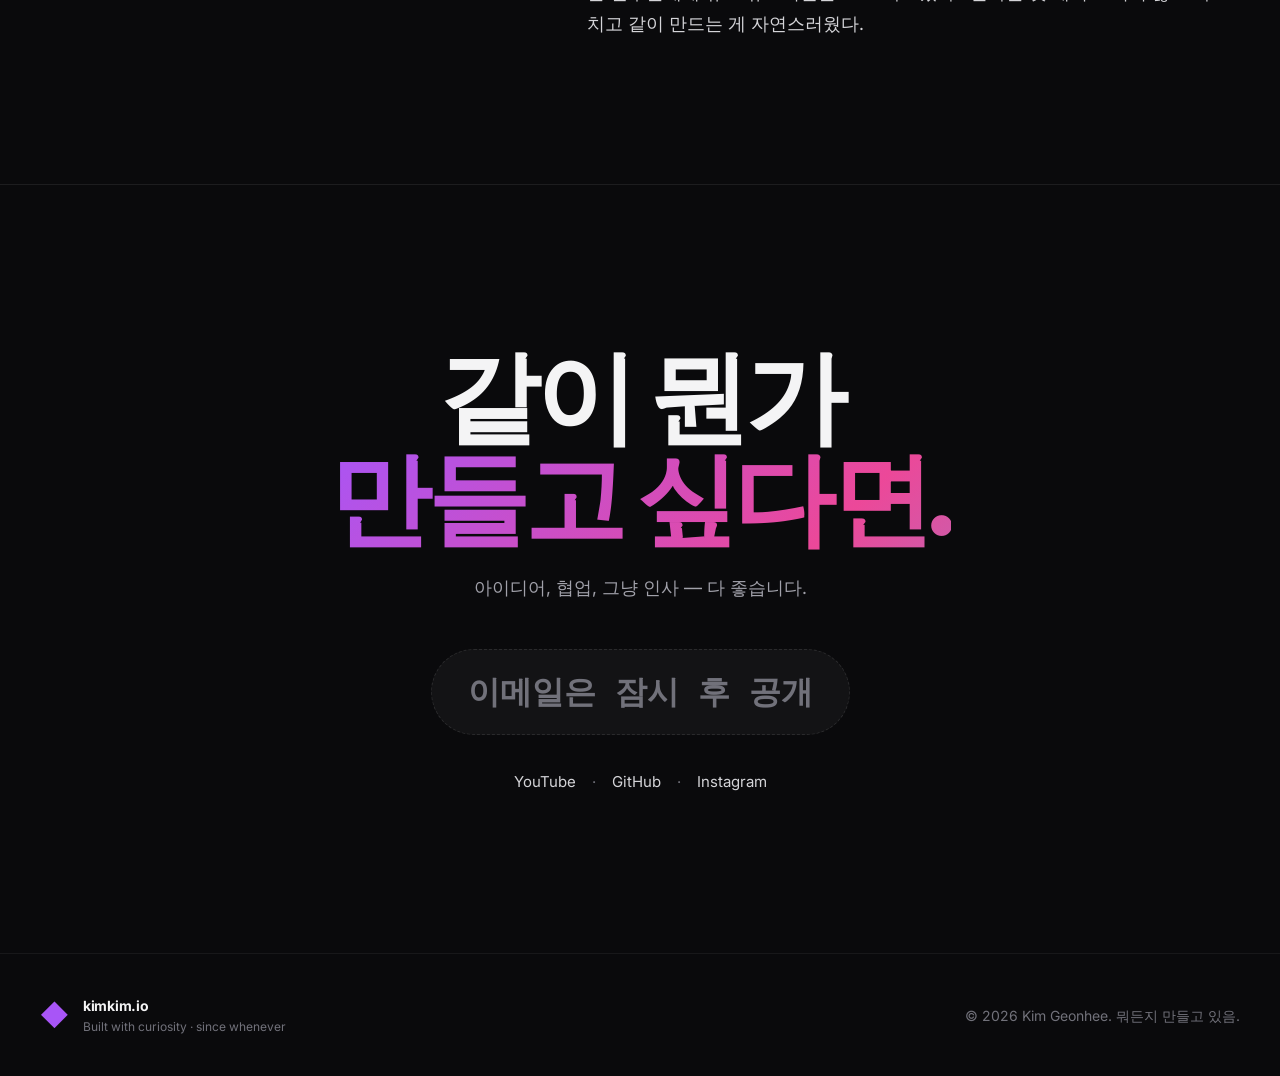
==== commit e0920585: "feat: 2026 6~10월 GitHub 리포 전수 반영 + 유튜브 2채널 실수치 갱신 GitHub (5월 말 이후 신규 18개 + 미등록 마인크래프트 모드 3개) → 홈 카드 " ====
--- a/index.html
+++ b/index.html
@@ -76,12 +76,12 @@
   </header>
   <div class="impact-grid">
     <div class="impact-card">
-      <div class="impact-num">300K<span class="impact-num-suffix">+</span></div>
+      <div class="impact-num">312K</div>
       <div class="impact-label" data-i18n="impact.youtube.label">YouTube 구독자</div>
       <div class="impact-meta" data-i18n="impact.youtube.meta">Minecraft 채널 · since 2019</div>
     </div>
     <div class="impact-card">
-      <div class="impact-num">20<span class="impact-num-suffix">+</span></div>
+      <div class="impact-num">35<span class="impact-num-suffix">+</span></div>
       <div class="impact-label" data-i18n="impact.projects.label">출시한 프로젝트</div>
       <div class="impact-meta" data-i18n="impact.projects.meta">5+ 년의 빌드 기록</div>
     </div>
@@ -145,6 +145,23 @@
         <span data-i18n="major.deepdive">Deep dive</span> <span class="arrow">→</span>
       </div>
     </a>
+
+    <a href="https://github.com/geonhee15/Omni_OS" target="_blank" rel="noopener" class="major-card major-card-wide">
+      <div class="major-card-emoji">🛰️</div>
+      <div class="major-card-meta">
+        <span class="tag tag-live">IN PROGRESS</span>
+        <span class="major-card-year">since 2026</span>
+      </div>
+      <h3 class="major-card-title">Omni OS</h3>
+      <p class="major-card-tagline" data-i18n="major.omni.tagline">JARVIS 스타일 HUD 대시보드. 맥 위의 상황실.</p>
+      <p class="major-card-desc" data-i18n="major.omni.desc">한국어 음성 인터페이스(SFSpeechRecognizer → Claude, Opus/Haiku 자동 라우팅) + three.js 홀로그램 스테이지 + 시스템 모니터 + ARC-Scan 라이다 뷰어 + SP-1 방어 상태 + 파일 도구 에이전트. gpt-realtime LIVE 모드는 ECHO에서 이식. 오너 키 잠금 개인 빌드.</p>
+      <div class="major-card-stack">
+        <span>Objective-C</span><span>WKWebView</span><span>three.js</span><span>Claude API</span><span>SFSpeechRecognizer</span><span>gpt-realtime</span><span>MediaPipe</span><span>OpenCascade WASM</span>
+      </div>
+      <div class="major-card-cta">
+        <span data-i18n="major.viewCode">View code</span> <span class="arrow">↗</span>
+      </div>
+    </a>
   </div>
 </section>
 
@@ -181,10 +198,10 @@
         <span class="major-card-year">since 2024</span>
       </div>
       <h3 class="major-card-title">Hardware Lab</h3>
-      <p class="major-card-tagline" data-i18n="major.hardware.tagline">Iron Man 리펄서, 계산기 속 라즈베리파이, 초음파 레이더, 로봇 강아지.</p>
-      <p class="major-card-desc" data-i18n="major.hardware.desc">Arduino · Raspberry Pi · 3D 모델링까지. 머릿속 아이디어를 손으로 만드는 작업장.</p>
-      <div class="major-card-stack">
-        <span>Arduino</span><span>Raspberry Pi</span><span>Processing</span><span>3D Modeling</span>
+      <p class="major-card-tagline" data-i18n="major.hardware.tagline">ToF 라이다 룸 스캐너, 냉가스 추진기, 웹슈터 배합 실험, 로봇 강아지, 계산기 속 라즈베리파이.</p>
+      <p class="major-card-desc" data-i18n="major.hardware.desc">ESP32 · Arduino · Raspberry Pi · OpenSCAD 3D 프린팅까지. 서브 프로젝트 8개가 돌아가는 작업장 — 첫 룸 스캔 포인트 클라우드 FIRST LIGHT 달성.</p>
+      <div class="major-card-stack">
+        <span>ESP32</span><span>Arduino</span><span>Raspberry Pi</span><span>OpenSCAD</span><span>three.js</span><span>HX711</span>
       </div>
       <div class="major-card-cta">
         <span data-i18n="major.deepdive">Deep dive</span> <span class="arrow">→</span>
@@ -210,6 +227,57 @@
         <span>code:</span><a href="https://github.com/geonhee15/sciencebox" target="_blank" rel="noopener">github.com/geonhee15/sciencebox ↗</a>
       </div>
     </div>
+
+    <a href="https://github.com/geonhee15/Security-Protocol-1" target="_blank" rel="noopener" class="major-card">
+      <div class="major-card-emoji">🔐</div>
+      <div class="major-card-meta">
+        <span class="tag tag-live">IN PROGRESS</span>
+        <span class="major-card-year">since 2026</span>
+      </div>
+      <h3 class="major-card-title">Security Protocol 1</h3>
+      <p class="major-card-tagline" data-i18n="major.sp1.tagline">손 제스처로 거는 macOS 락다운. 풀스크린 JARVIS HUD.</p>
+      <p class="major-card-desc" data-i18n="major.sp1.desc">MediaPipe 제스처로 트리거 → 셰이드 + 입력 차단(CGEventTap) → 해제 제스처 시퀀스로만 풀림. 침입 블랙박스 · 폰 알림 · 해제 시도 제한 · Omni OS 제스처/얼굴 텔레메트리 브리지(UDP).</p>
+      <div class="major-card-stack">
+        <span>Python 3.12</span><span>MediaPipe</span><span>OpenCV</span><span>PyObjC</span><span>CGEventTap</span><span>launchd</span>
+      </div>
+      <div class="major-card-cta">
+        <span data-i18n="major.viewCode">View code</span> <span class="arrow">↗</span>
+      </div>
+    </a>
+
+    <a href="https://github.com/geonhee15/private-messenger" target="_blank" rel="noopener" class="major-card">
+      <div class="major-card-emoji">🔏</div>
+      <div class="major-card-meta">
+        <span class="tag tag-shipped">SHIPPED · v1</span>
+        <span class="major-card-year">since 2026</span>
+      </div>
+      <h3 class="major-card-title">Private Messenger</h3>
+      <p class="major-card-tagline" data-i18n="major.pm.tagline">종단간 암호화 텍스트 메신저. iPhone · Mac · Android.</p>
+      <p class="major-card-desc" data-i18n="major.pm.desc">X25519 + Ed25519 기기 키, 메시지마다 임시키 → HKDF-SHA256 → AES-256-GCM, 서명 검증. Supabase 중계 + APNs/FCM 푸시. SwiftUI(Liquid Glass) + Kotlin Compose. 테스트 벡터·프로토콜 문서 공개, 서버는 내용을 볼 수 없음.</p>
+      <div class="major-card-stack">
+        <span>SwiftUI</span><span>Kotlin Compose</span><span>X25519</span><span>Ed25519</span><span>AES-256-GCM</span><span>Supabase</span>
+      </div>
+      <div class="major-card-cta">
+        <span data-i18n="major.viewCode">View code</span> <span class="arrow">↗</span>
+      </div>
+    </a>
+
+    <a href="https://github.com/geonhee15/nand2tetris" target="_blank" rel="noopener" class="major-card">
+      <div class="major-card-emoji">🧮</div>
+      <div class="major-card-meta">
+        <span class="tag tag-live">IN PROGRESS</span>
+        <span class="major-card-year">since 2026</span>
+      </div>
+      <h3 class="major-card-title">nand2tetris</h3>
+      <p class="major-card-tagline" data-i18n="major.nand.tagline">Nand 게이트 하나에서 컴퓨터 한 대까지.</p>
+      <p class="major-card-desc" data-i18n="major.nand.desc">nand2tetris — Boolean logic → 산술 → 메모리 → 기계어 → CPU 아키텍처 → 어셈블러. 6단계를 순서대로 직접 쌓는 중.</p>
+      <div class="major-card-stack">
+        <span>HDL</span><span>Hack assembly</span><span>Computer architecture</span>
+      </div>
+      <div class="major-card-cta">
+        <span data-i18n="major.viewCode">View code</span> <span class="arrow">↗</span>
+      </div>
+    </a>
   </div>
 </section>
 
@@ -251,6 +319,20 @@
   </header>
 
   <div class="tools-grid">
+    <a href="https://github.com/geonhee15/ATFM" target="_blank" rel="noopener" class="card">
+      <div class="card-emoji">🧰</div>
+      <div class="card-meta">
+        <span class="tag tag-live">IN PROGRESS</span>
+        <span class="card-year">since 2026</span>
+      </div>
+      <h3 class="card-title">ATFM</h3>
+      <span class="card-url">github.com/geonhee15/ATFM ↗</span>
+      <p class="card-desc" data-i18n="card.atfm.desc">맥 메뉴 막대 앱 하나에 "이거 하나 더 있었으면" 기능 전부 — 클립보드 기록 · 체크리스트 · 메모 · 시스템/네트워크 모니터 · 화면 OCR · 스포이드 · 쇼츠 자동 스크롤 · yt-dlp/ffmpeg 변환 · 오디오 편집 · 미니 플레이어 · 간편 AI · 절전 방지.</p>
+      <div class="card-stack">
+        <span>Swift</span><span>AppKit</span><span>SwiftPM</span><span>yt-dlp</span><span>ffmpeg</span><span>Gemini</span>
+      </div>
+    </a>
+
     <a href="https://github.com/geonhee15/Notify_Claude" target="_blank" rel="noopener" class="card">
       <div class="card-emoji">🔔</div>
       <div class="card-meta">
@@ -316,6 +398,62 @@
       <p class="card-desc" data-i18n="card.tryonme">사진 한 장 올리고 실제 브랜드 제품을 골라 그대로 입어보는 가상 피팅. 프롬프트 말고 카탈로그.</p>
       <div class="card-stack">
         <span>FASHN AI API</span><span>Cloudflare Workers</span><span>Catalog mapping</span>
+      </div>
+    </a>
+
+    <a href="https://github.com/geonhee15/Github-Finder" target="_blank" rel="noopener" class="card">
+      <div class="card-emoji">🔭</div>
+      <div class="card-meta">
+        <span class="tag tag-shipped">SHIPPED</span>
+        <span class="card-year">since 2026</span>
+      </div>
+      <h3 class="card-title">GitHub Finder</h3>
+      <span class="card-url">github.com/geonhee15/Github-Finder ↗</span>
+      <p class="card-desc" data-i18n="card.githubfinder.desc">키워드를 던지면 Claude가 의미를 분석해 GitHub 검색 쿼리로 확장 → 병렬 검색 · 중복 제거 · 랭킹. Express 백엔드 + React 프론트.</p>
+      <div class="card-stack">
+        <span>Express</span><span>React (Vite)</span><span>Claude API</span><span>GitHub Search API</span>
+      </div>
+    </a>
+
+    <a href="https://masterplaylist.net/" target="_blank" rel="noopener" class="card" data-playable="true">
+      <div class="card-emoji">🎼</div>
+      <div class="card-meta">
+        <span class="tag tag-shipped">SHIPPED</span>
+        <span class="card-year">since 2026</span>
+      </div>
+      <h3 class="card-title">Master Playlist</h3>
+      <span class="card-url">masterplaylist.net ↗</span>
+      <p class="card-desc" data-i18n="card.masterplaylist.desc">내 플레이리스트 허브. Spotify(PKCE) + 싱크 가사(LRCLIB) + 커스텀 곡(LRC 가사·추임새 패널) + YouTube 섹션. Cloudflare Worker + R2 미디어.</p>
+      <div class="card-stack">
+        <span>Vite</span><span>Spotify PKCE</span><span>LRCLIB</span><span>Cloudflare Worker</span><span>R2</span>
+      </div>
+    </a>
+
+    <a href="https://github.com/geonhee15/my-voice-tts" target="_blank" rel="noopener" class="card">
+      <div class="card-emoji">🗣️</div>
+      <div class="card-meta">
+        <span class="tag tag-shipped">SHIPPED</span>
+        <span class="card-year">since 2026</span>
+      </div>
+      <h3 class="card-title">my-voice-tts</h3>
+      <span class="card-url">github.com/geonhee15/my-voice-tts ↗</span>
+      <p class="card-desc" data-i18n="card.myvoicetts.desc">심심해서 만든 정말 정말 간단한 TTS 엔진.</p>
+      <div class="card-stack">
+        <span>Python</span><span>TTS</span>
+      </div>
+    </a>
+
+    <a href="https://github.com/geonhee15/rngdle-automation" target="_blank" rel="noopener" class="card">
+      <div class="card-emoji">🎰</div>
+      <div class="card-meta">
+        <span class="tag tag-shipped">SHIPPED</span>
+        <span class="card-year">since 2026</span>
+      </div>
+      <h3 class="card-title">rngdle-automation</h3>
+      <span class="card-url">github.com/geonhee15/rngdle-automation ↗</span>
+      <p class="card-desc" data-i18n="card.rngdle.desc">rngdle.com을 맥 백그라운드에서 돌리는 Selenium headless 매크로. 확률 필터링 + 스냅샷 자동 저장.</p>
+      <div class="card-stack">
+        <span>Python</span><span>Selenium</span><span>headless Chrome</span>
       </div>
     </a>
   </div>
@@ -450,6 +588,90 @@
       <p class="card-desc" data-i18n="card.geonspace">건희만의 공간. 깃허브 스타일로 꾸민 개인 프로필 페이지. 지금은 kimkim.io로 대체됨.</p>
       <div class="card-stack">
         <span>HTML</span><span>CSS</span><span>JS (vanilla, intentional)</span>
+      </div>
+    </a>
+
+    <a href="https://geonhee15.github.io/moonpond/" target="_blank" rel="noopener" class="card" data-playable="true">
+      <div class="card-emoji">🌙</div>
+      <div class="card-meta">
+        <span class="tag tag-shipped">SHIPPED</span>
+        <span class="card-year">since 2026</span>
+      </div>
+      <h3 class="card-title">MOONPOND</h3>
+      <span class="card-url">geonhee15.github.io/moonpond ↗</span>
+      <p class="card-desc" data-i18n="card.moonpond.desc">픽셀아트 × 로우폴리 낚시 도감 수집 게임. 어종 42종, 날씨·시간대·황금 개체·콤보·업적 20종·제너러티브 BGM. 순수 HTML/JS, 에셋 파일 0.</p>
+      <div class="card-stack">
+        <span>Vanilla JS</span><span>Canvas</span><span>Web Audio</span><span>localStorage</span>
+      </div>
+    </a>
+
+    <a href="https://geonhee15.github.io/Find-People/" target="_blank" rel="noopener" class="card" data-playable="true">
+      <div class="card-emoji">🔎</div>
+      <div class="card-meta">
+        <span class="tag tag-shipped">SHIPPED</span>
+        <span class="card-year">since 2026</span>
+      </div>
+      <h3 class="card-title">FIND PEOPLE</h3>
+      <span class="card-url">geonhee15.github.io/Find-People ↗</span>
+      <p class="card-desc" data-i18n="card.findpeople.desc">지구본에서 나라를 고르고 군중 속 단 한 사람을 찾는 픽셀 추적 시뮬레이션. 망원경·전화·SNS·해킹·드론·도청, 경계도 시스템, 동물의 숲식 옹알이 음성 합성.</p>
+      <div class="card-stack">
+        <span>ES modules</span><span>Canvas</span><span>Pixel art</span><span>Formant voice synth</span>
+      </div>
+    </a>
+
+    <a href="https://randomthing.org/" target="_blank" rel="noopener" class="card" data-playable="true">
+      <div class="card-emoji">🪄</div>
+      <div class="card-meta">
+        <span class="tag tag-shipped">SHIPPED</span>
+        <span class="card-year">since 2026</span>
+      </div>
+      <h3 class="card-title">Randomthing.org</h3>
+      <span class="card-url">randomthing.org ↗</span>
+      <p class="card-desc" data-i18n="card.randomthing.desc">랜덤한 것들의 놀이터 — 벽돌깨기 · 스도쿠 · 오목 · 반응속도 · CPS 테스트 · 스피드 수학 · 스틱맨 파이트 · Guess Who 등 18개 미니 앱. 다국어 + Now Playing.</p>
+      <div class="card-stack">
+        <span>HTML/JS</span><span>18 mini-apps</span><span>i18n</span><span>Online worker</span>
+      </div>
+    </a>
+
+    <a href="https://geonhee15.github.io/MIXX-notes/" target="_blank" rel="noopener" class="card" data-playable="true">
+      <div class="card-emoji">💜</div>
+      <div class="card-meta">
+        <span class="tag tag-shipped">SHIPPED</span>
+        <span class="card-year">since 2026</span>
+      </div>
+      <h3 class="card-title">MIXX-notes</h3>
+      <span class="card-url">geonhee15.github.io/MIXX-notes ↗</span>
+      <p class="card-desc" data-i18n="card.mixxnotes.desc">NMIXX 비공식 팬 페이지. 컴백 카운트다운 → 발매 시각에 자동 전환, 디스코그래피 자동 수집(Spotify + YouTube), GitHub Actions가 30분마다 일정 피드 갱신.</p>
+      <div class="card-stack">
+        <span>HTML/CSS/JS</span><span>GitHub Actions</span><span>Spotify + YouTube scrape</span><span>ICS feed</span>
+      </div>
+    </a>
+
+    <a href="https://github.com/geonhee15/MC-Plugin" target="_blank" rel="noopener" class="card">
+      <div class="card-emoji">⛏️</div>
+      <div class="card-meta">
+        <span class="tag tag-live">IN PROGRESS</span>
+        <span class="card-year">since 2026</span>
+      </div>
+      <h3 class="card-title">Minecraft Dev</h3>
+      <span class="card-url">github.com/geonhee15/MC-Plugin ↗</span>
+      <p class="card-desc" data-i18n="card.mcdev.desc">마인크래프트 개발 — NeoForge 1.21 모드 3종(PrOgRAmmed · MathyMod · Nogada RPG) + Paper 26.2 플러그인(이벤트·명령어·GUI·데이터 저장 10단계 커리큘럼 진행 중).</p>
+      <div class="card-stack">
+        <span>Java</span><span>NeoForge 1.21</span><span>Paper 26.2</span><span>Gradle</span><span>Adventure</span>
+      </div>
+    </a>
+
+    <a href="https://github.com/geonhee15/Visualize-Relationships" target="_blank" rel="noopener" class="card">
+      <div class="card-emoji">🕸️</div>
+      <div class="card-meta">
+        <span class="tag tag-shipped">SHIPPED</span>
+        <span class="card-year">since 2026</span>
+      </div>
+      <h3 class="card-title">Visualize Relationships</h3>
+      <span class="card-url">github.com/geonhee15/Visualize-Relationships ↗</span>
+      <p class="card-desc" data-i18n="card.vizrel.desc">turtle 그래픽으로 사람 간 친밀도를 방사형으로 그리는 미니 스크립트. 가까울수록 선이 짧다.</p>
+      <div class="card-stack">
+        <span>Python</span><span>turtle</span>
       </div>
     </a>
   </div>
@@ -470,12 +692,23 @@
   <div class="beyond-grid">
     <a href="https://www.youtube.com/@원소15" target="_blank" rel="noopener" class="beyond-card beyond-card-link">
       <div class="beyond-emoji">📺</div>
-      <div class="beyond-stat">300K<span class="beyond-stat-suffix">+</span></div>
+      <div class="beyond-stat">312K</div>
       <h3 class="beyond-title" data-i18n="beyond.youtube.title">YouTube · 원소15 ↗</h3>
-      <p class="beyond-tagline" data-i18n="beyond.youtube.tagline">마인크래프트 콘텐츠 채널. 300K+ 구독자, 2019년부터 운영.</p>
+      <p class="beyond-tagline" data-i18n="beyond.youtube.tagline">마인크래프트 콘텐츠 채널. 구독자 31.2만 · 영상 74개 · 조회수 1,231만.</p>
       <p class="beyond-desc" data-i18n="beyond.youtube.desc">콘텐츠 제작뿐 아니라 협찬 협상, 콜라보 섭외, 광고 캠페인 운영까지 직접.</p>
       <div class="beyond-meta">
-        <span class="tag">SINCE 2019</span>
+        <span class="tag">SINCE 2019 · SILVER PLAY BUTTON</span>
+      </div>
+    </a>
+
+    <a href="https://www.youtube.com/@원소에딧즈" target="_blank" rel="noopener" class="beyond-card beyond-card-link">
+      <div class="beyond-emoji">🎞️</div>
+      <div class="beyond-stat">65<span class="beyond-stat-suffix">vids</span></div>
+      <h3 class="beyond-title" data-i18n="beyond.youtube2.title">YouTube · 원소에딧즈 ↗</h3>
+      <p class="beyond-tagline" data-i18n="beyond.youtube2.tagline">편집 전용 부채널. 음MAD · 키네틱 타이포그래피 · 외주 작업.</p>
+      <p class="beyond-desc" data-i18n="beyond.youtube2.desc">2025년 8월 개설. 영상 65개 · 조회수 9.3만. Team Kinetic 소속, 영상 제작·외주·비즈니스 문의 오픈.</p>
+      <div class="beyond-meta">
+        <span class="tag">SINCE 2025 · TEAM KINETIC</span>
       </div>
     </a>
 
@@ -557,11 +790,11 @@
       <dl class="about-stats">
         <div class="about-stats-row">
           <dt data-i18n="about.stats.label.since">BUILDER WORK</dt>
-          <dd data-i18n="about.stats.value.since">Orion since 2026, ECHO incoming</dd>
+          <dd data-i18n="about.stats.value.since">Orion → Omni OS · ECHO incoming</dd>
         </div>
         <div class="about-stats-row">
           <dt data-i18n="about.stats.label.operator">OPERATOR WORK</dt>
-          <dd data-i18n="about.stats.value.operator">YouTube channel since 2019 · 300K+</dd>
+          <dd data-i18n="about.stats.value.operator">원소15 since 2019 · 312K  /  원소에딧즈 since 2025</dd>
         </div>
         <div class="about-stats-row">
           <dt data-i18n="about.stats.label.based">BASED IN</dt>
--- a/styles.css
+++ b/styles.css
@@ -469,6 +469,10 @@
   font-weight: 700;
   letter-spacing: 0.18em;
 }
+
+/* full-row variant inside flagship (Omni OS hub card) */
+.major-card-wide { grid-column: 1 / -1; }
+.major-card-wide .major-card-desc { max-width: 920px; }
 
 .flagship-grid {
   display: grid;
